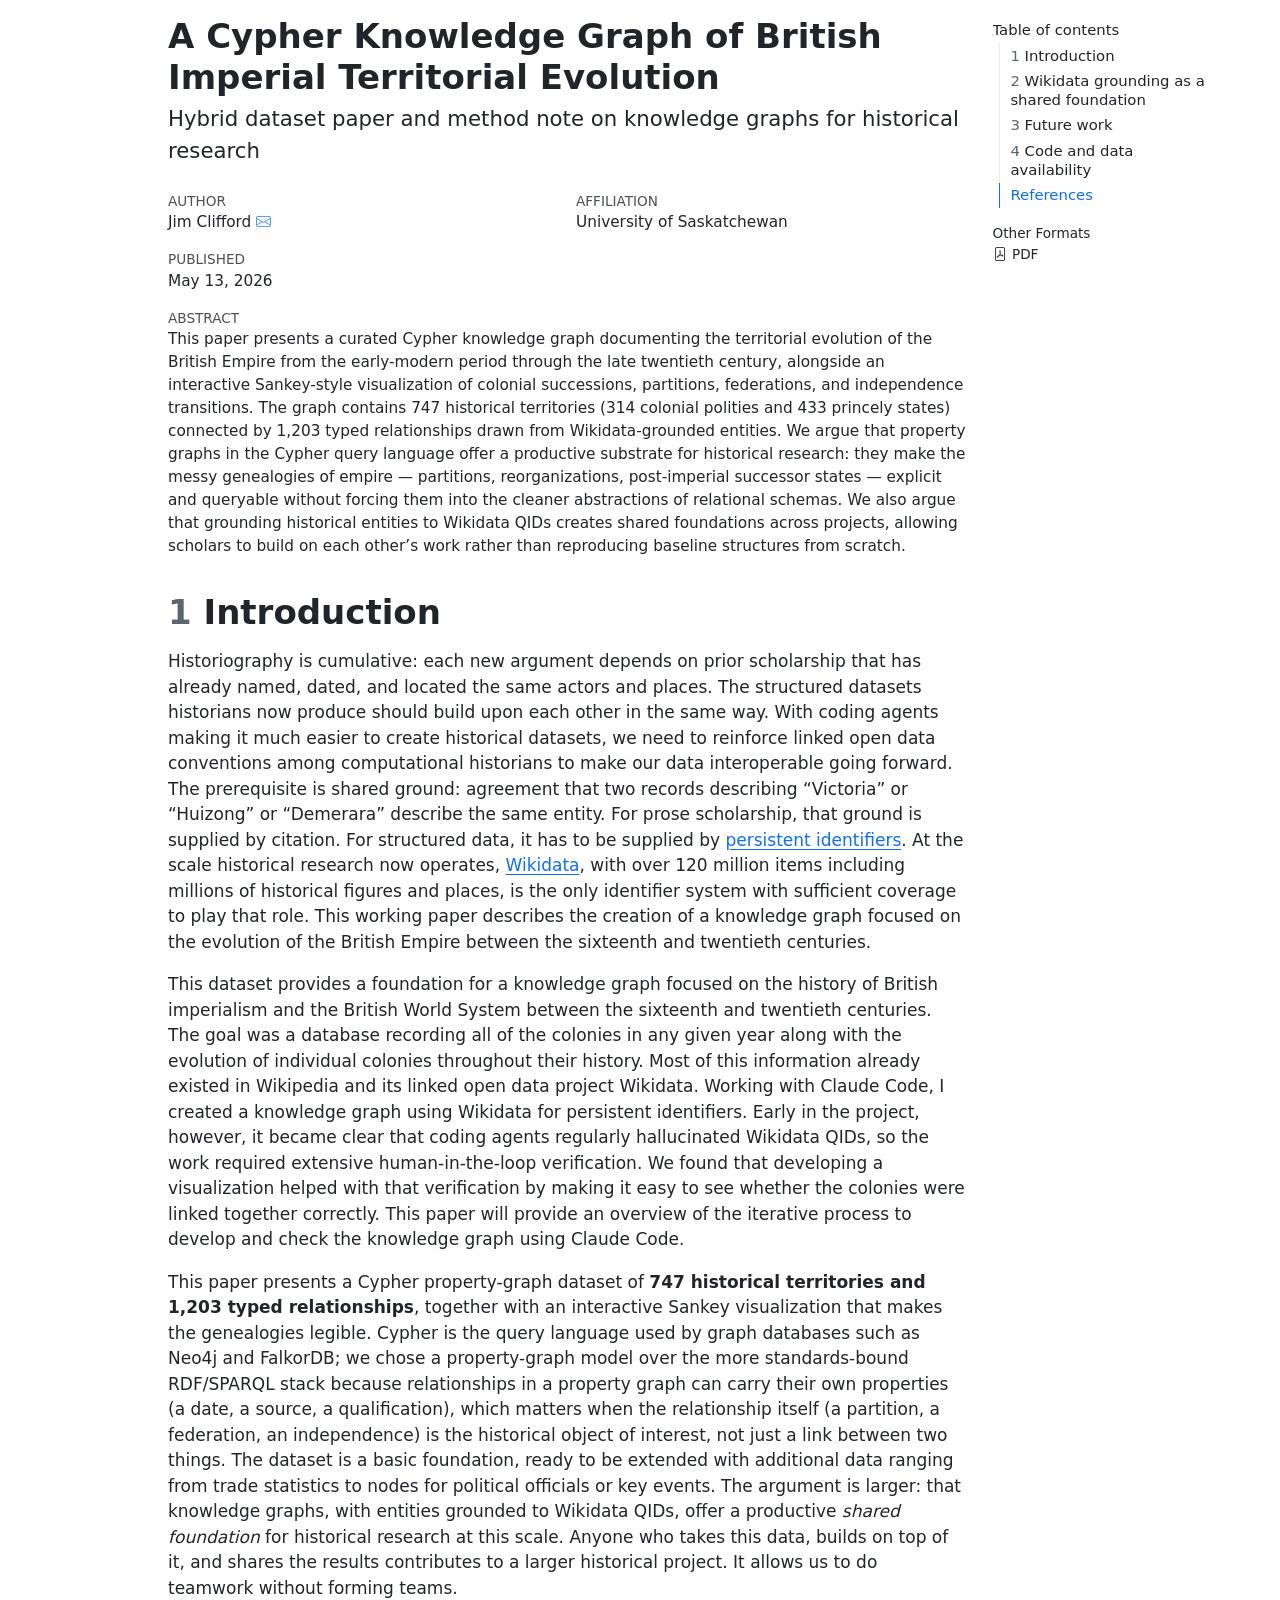
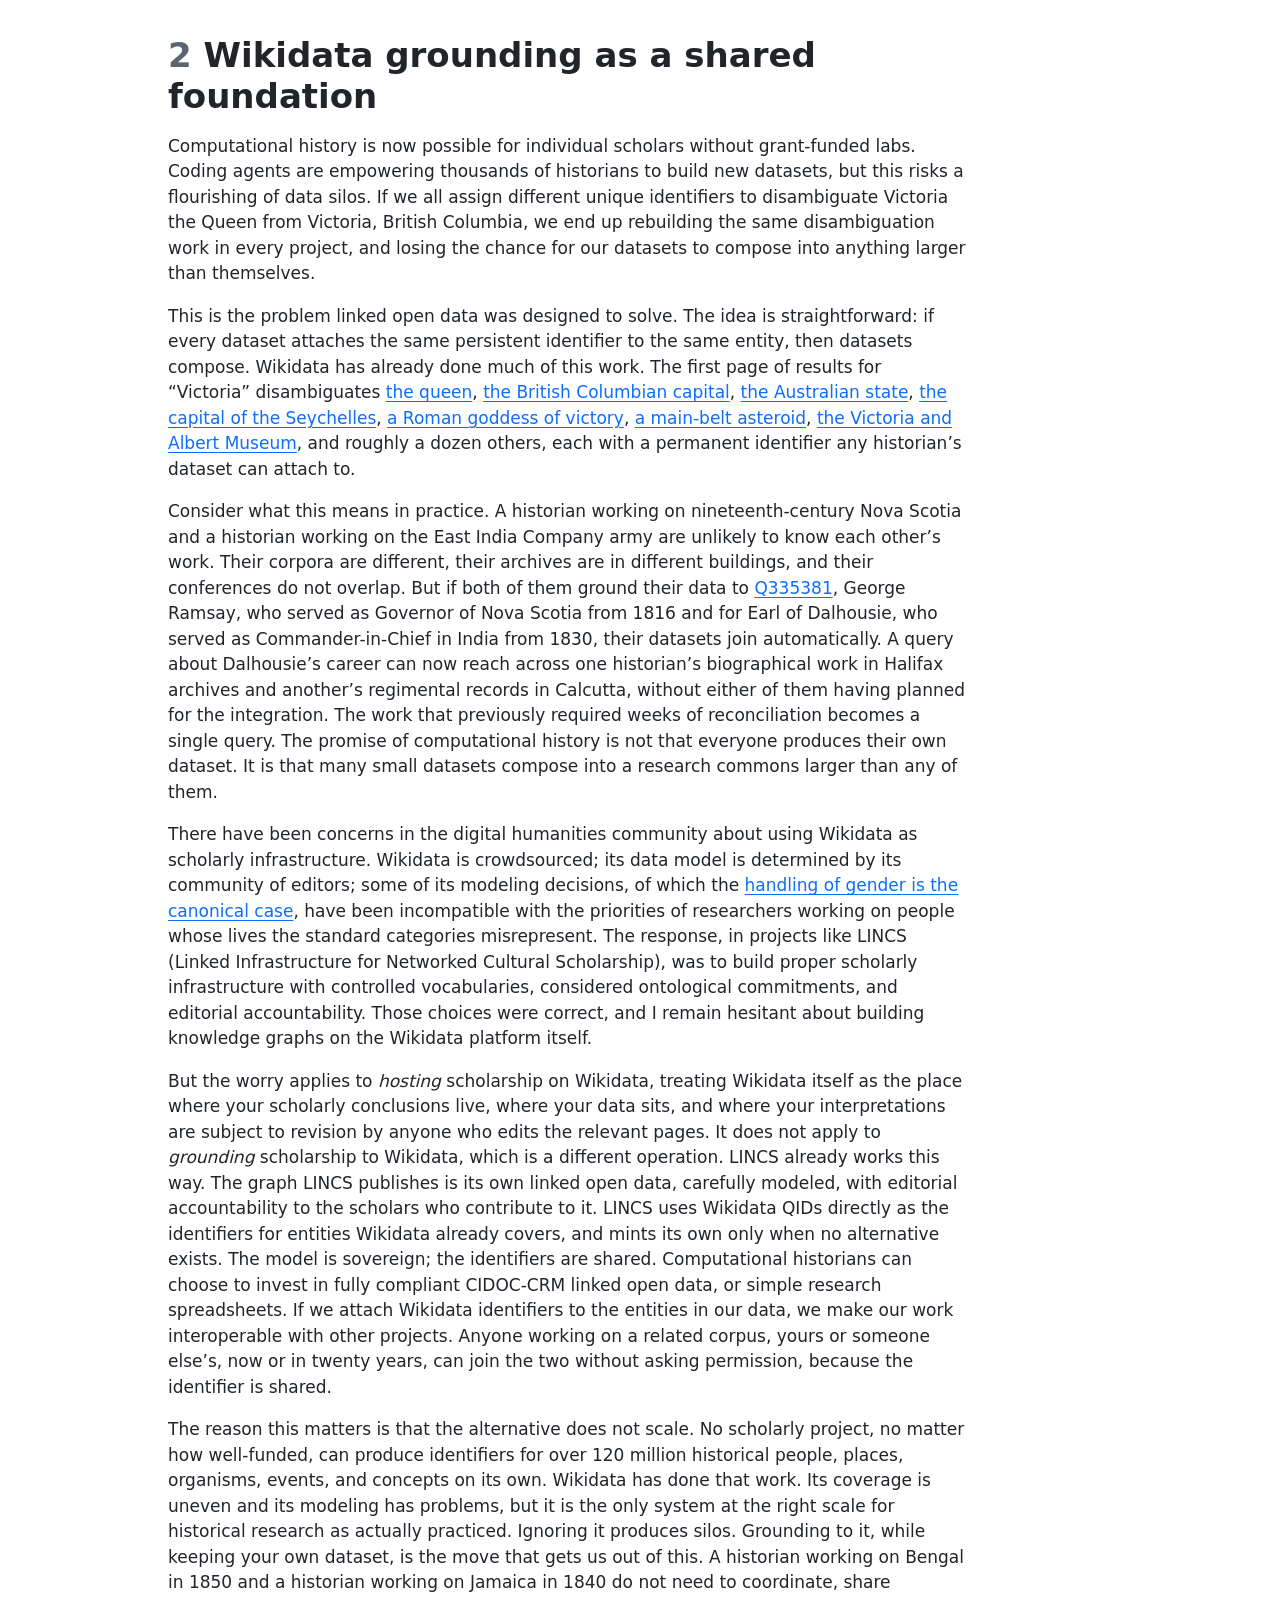
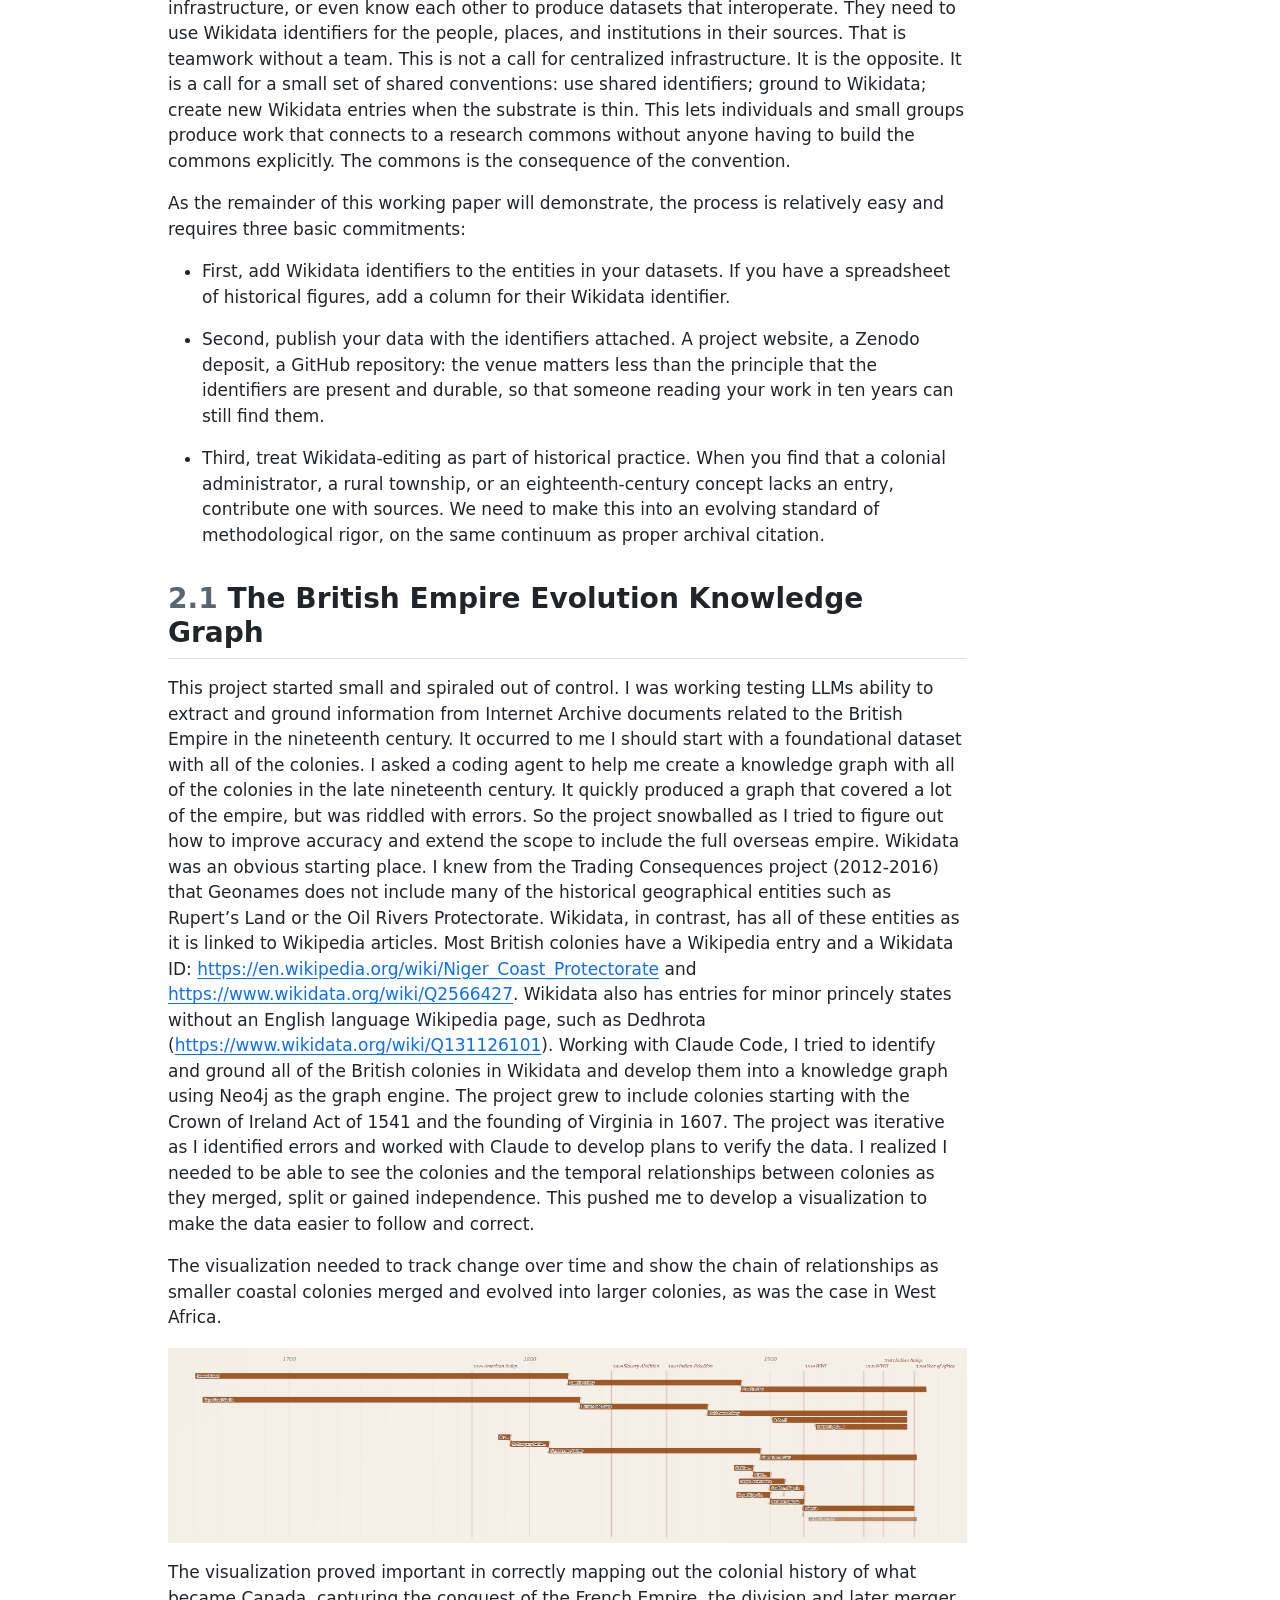
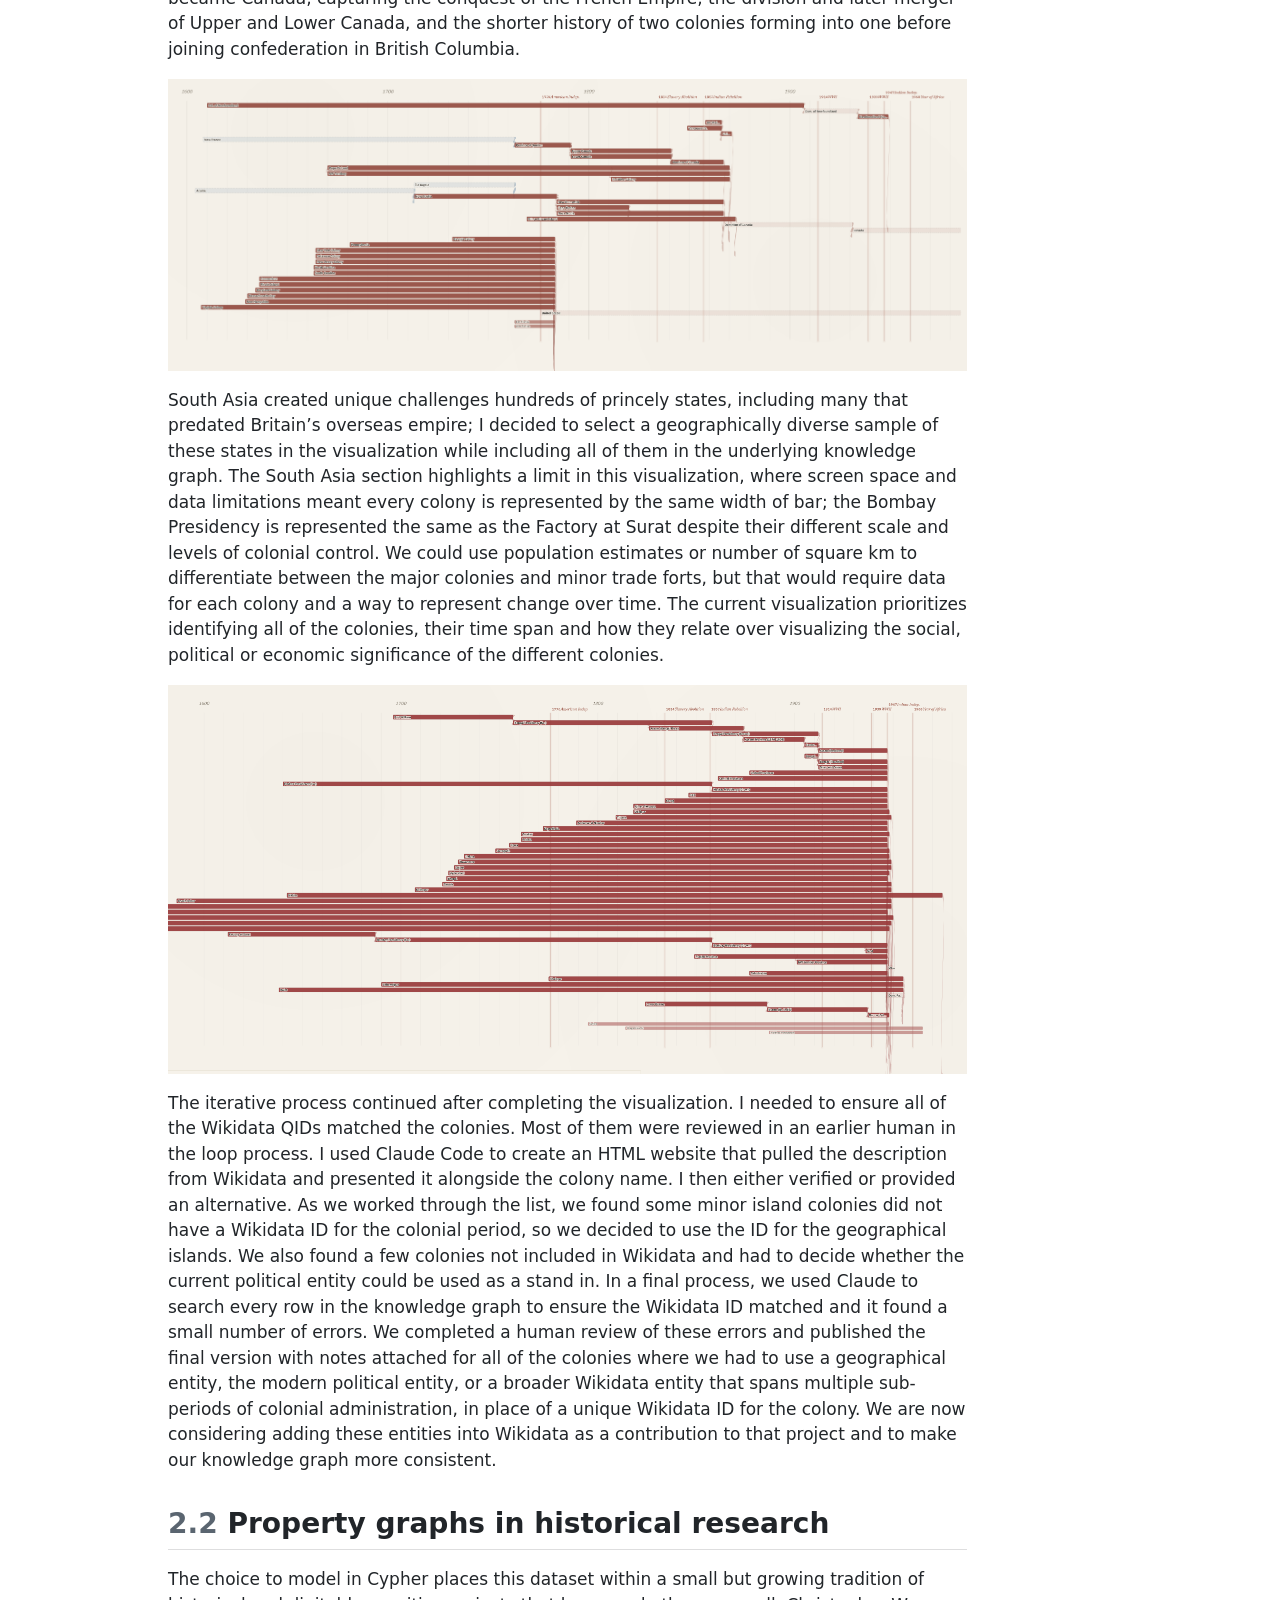
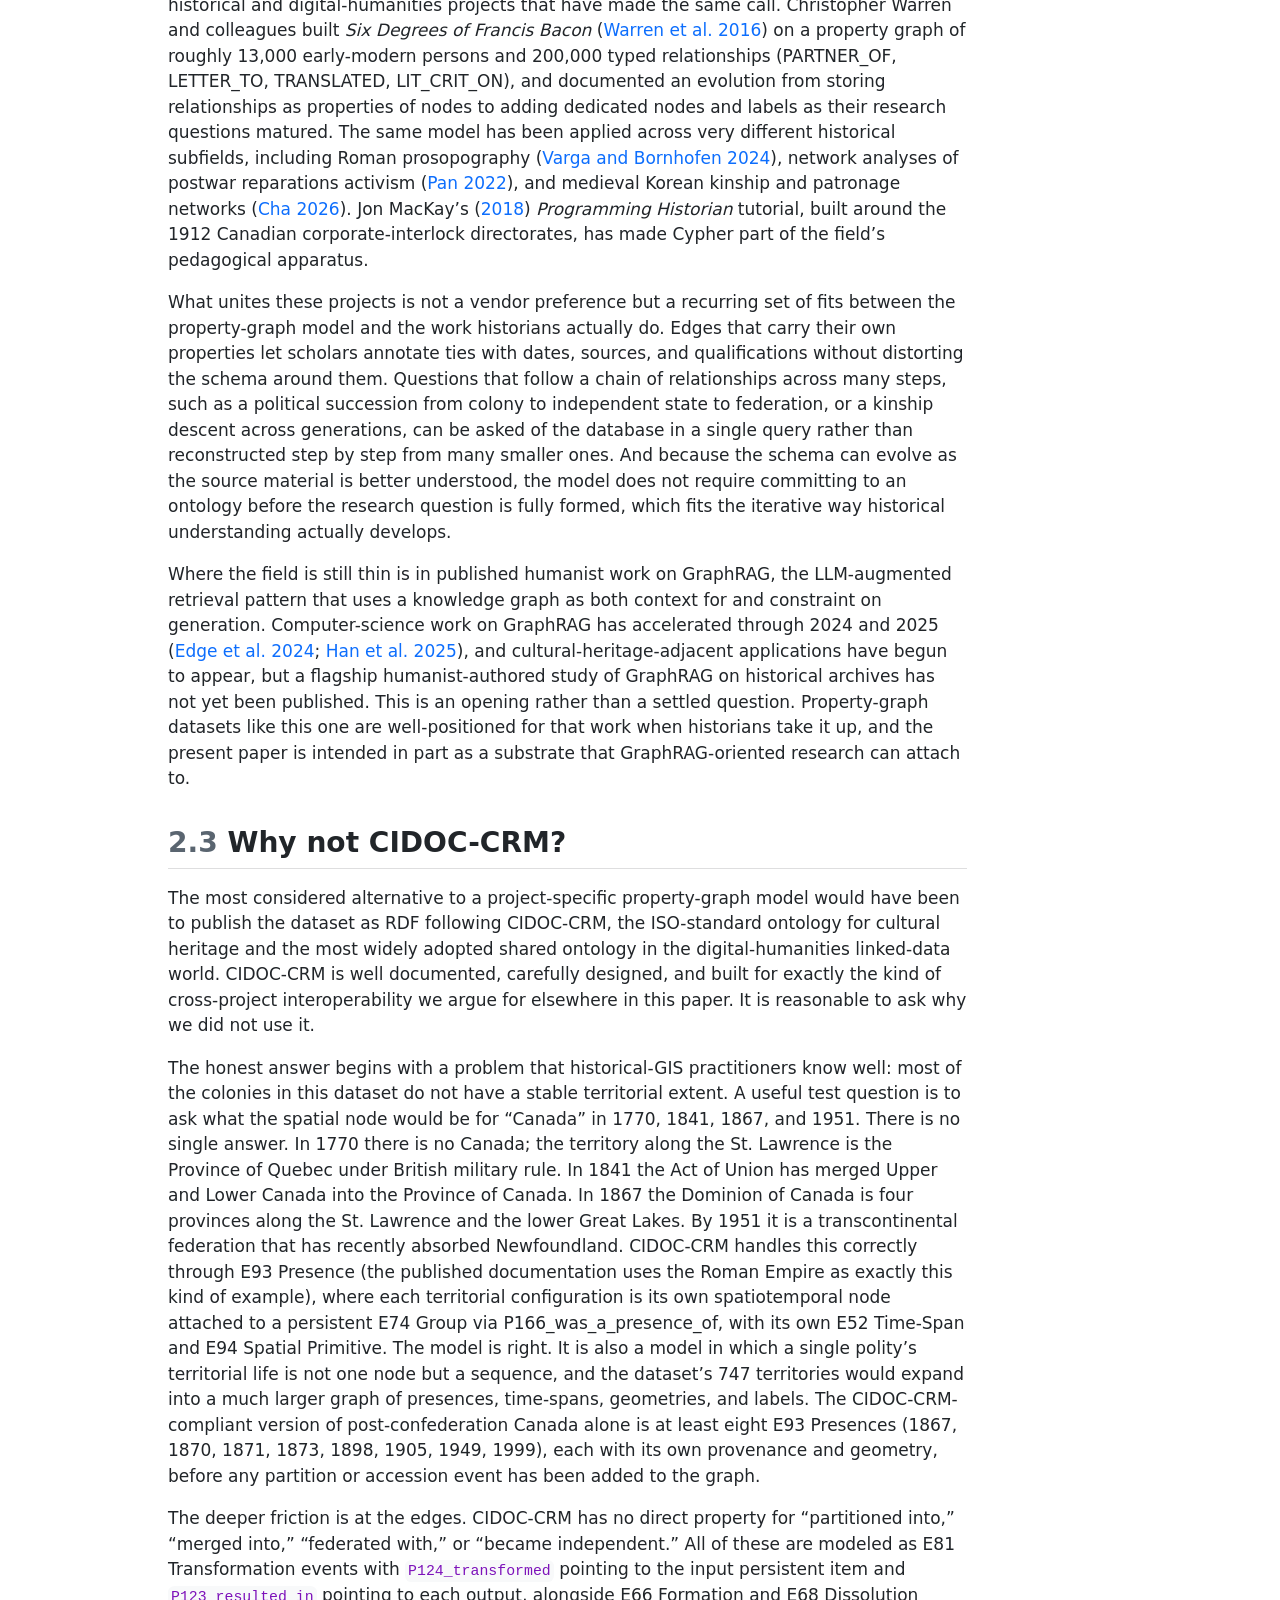
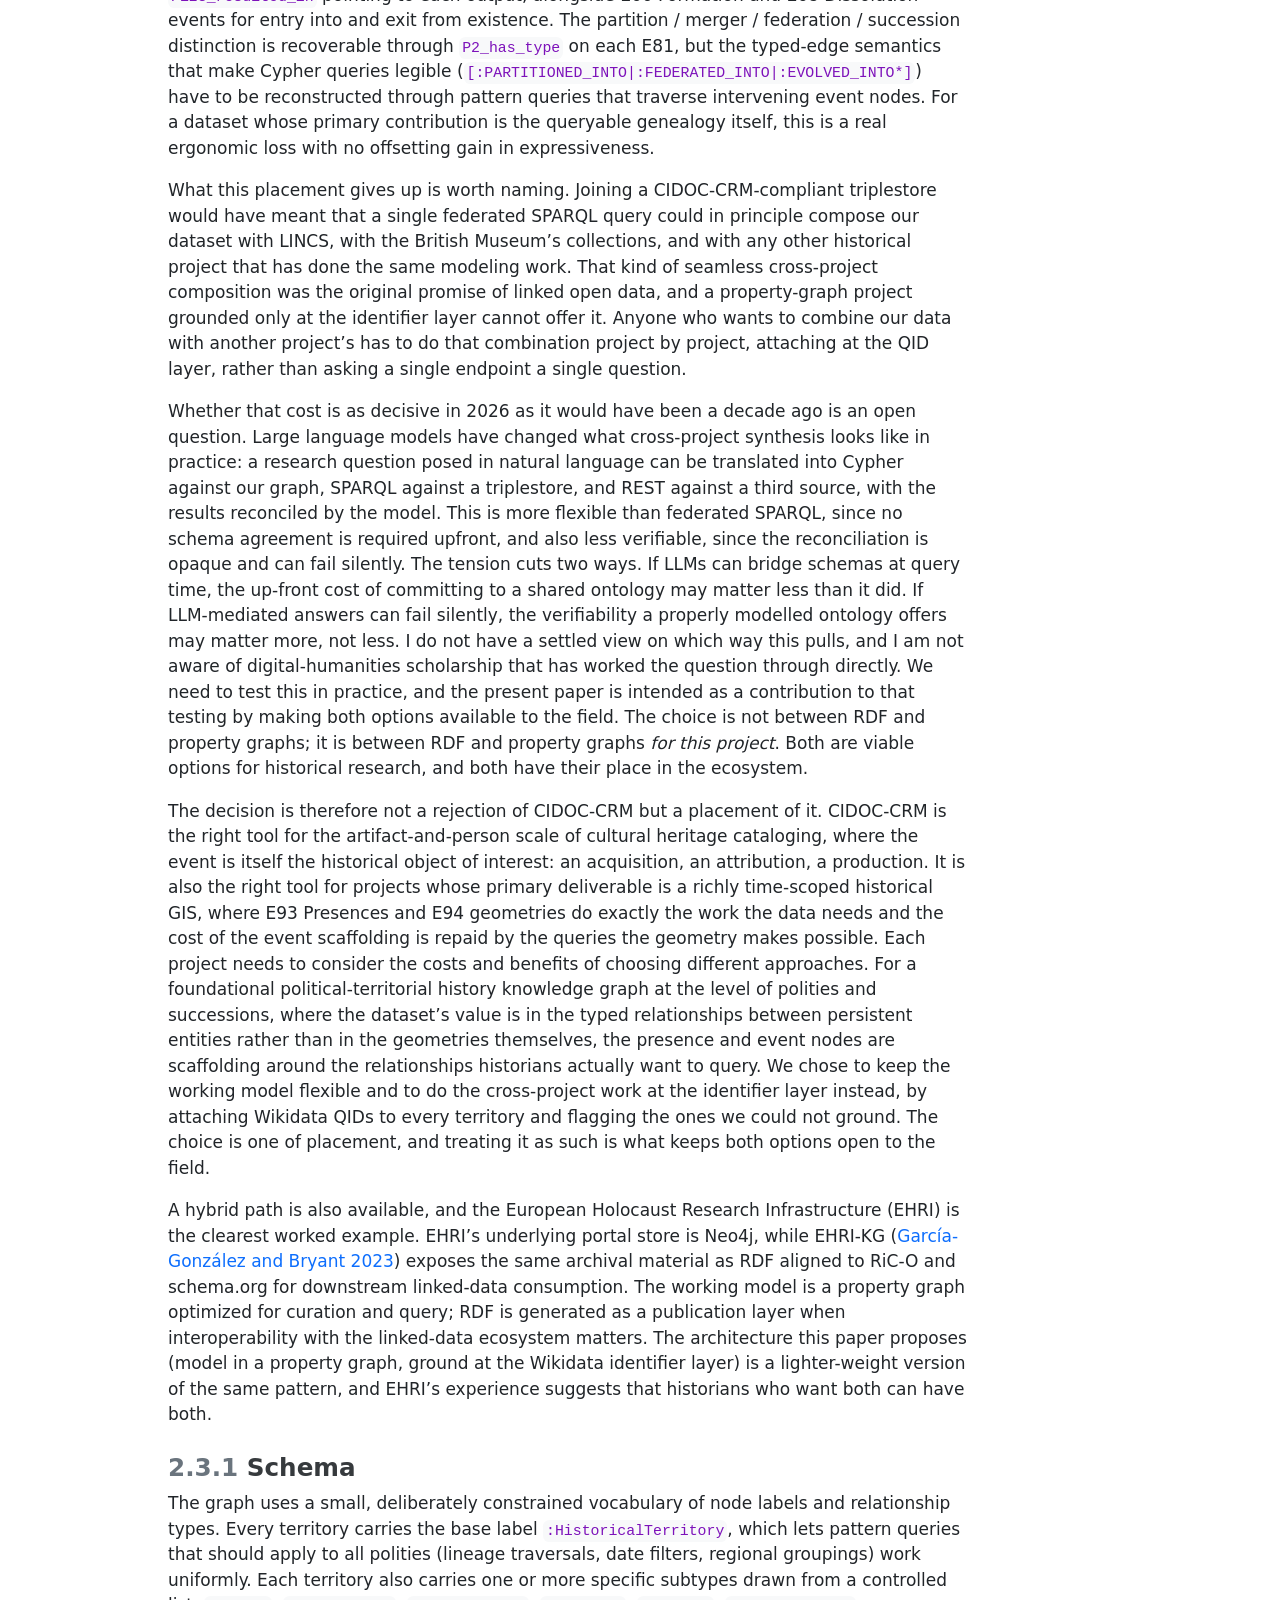
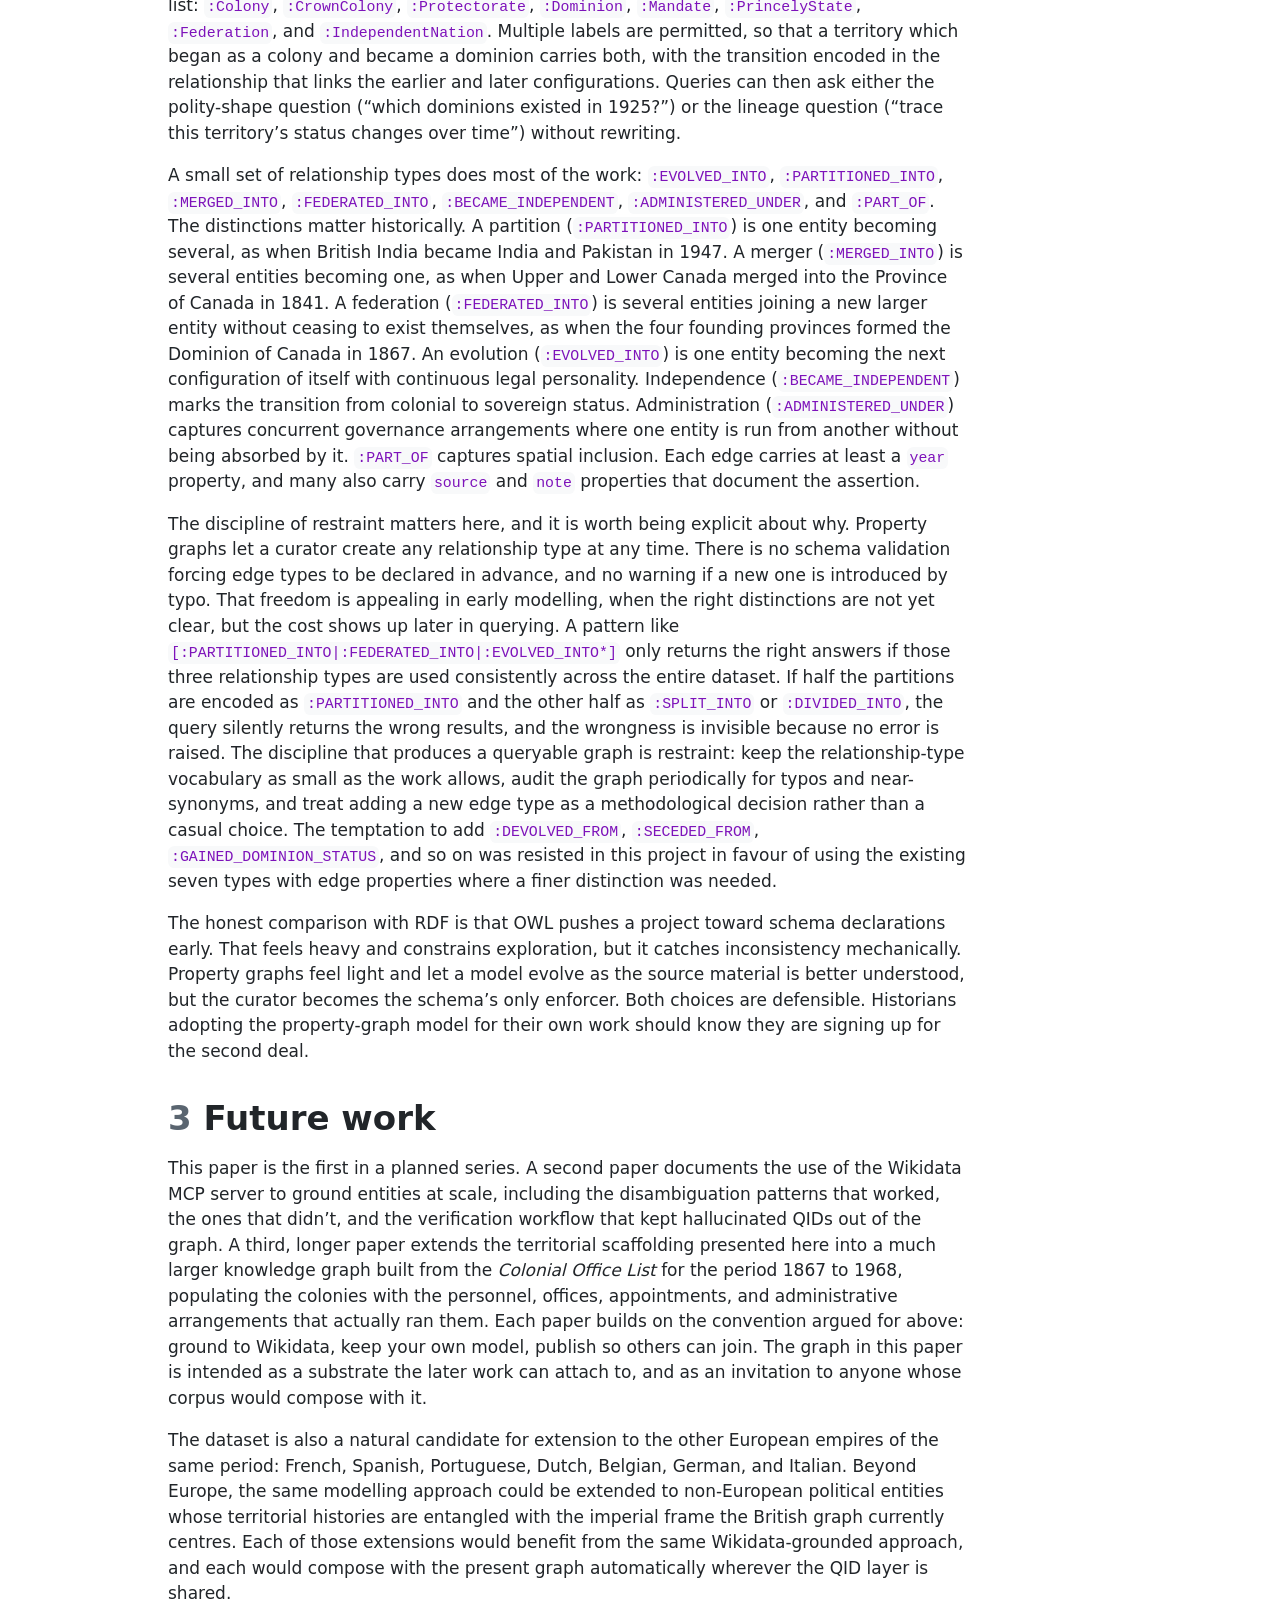
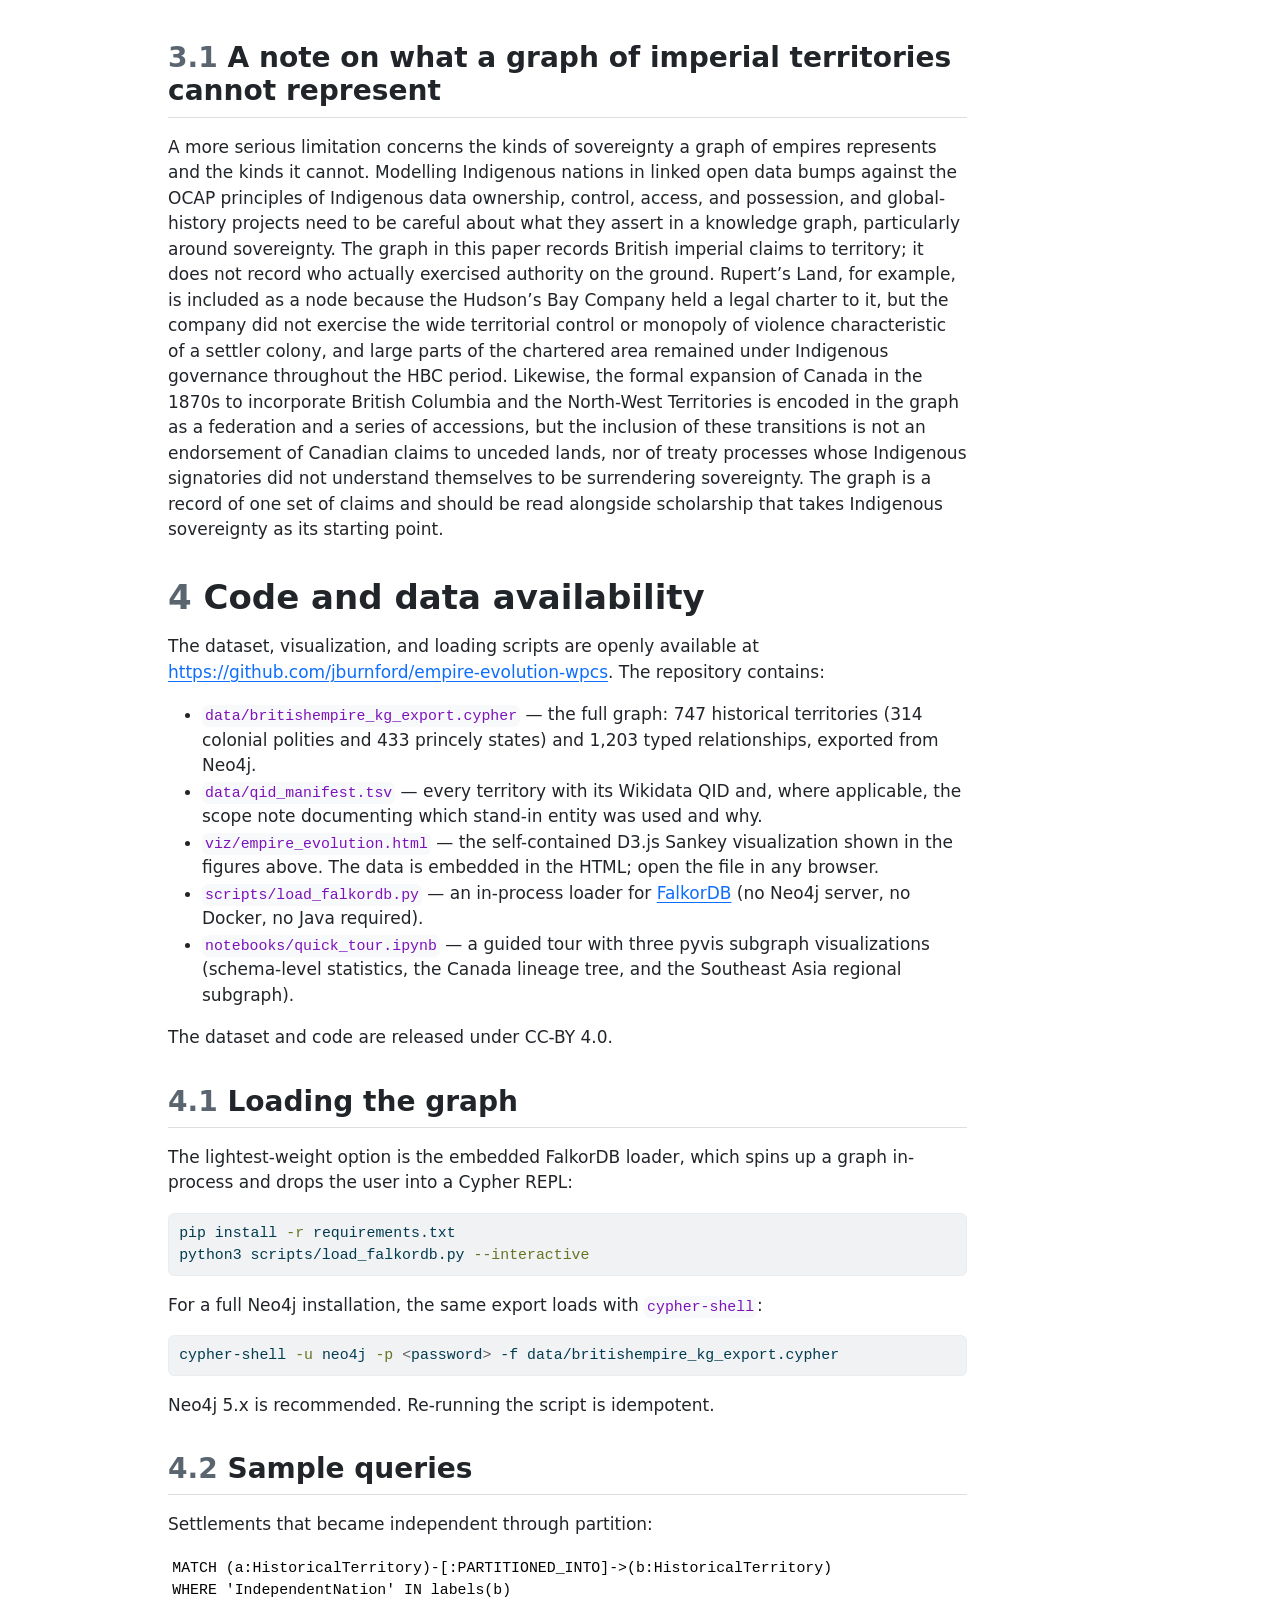
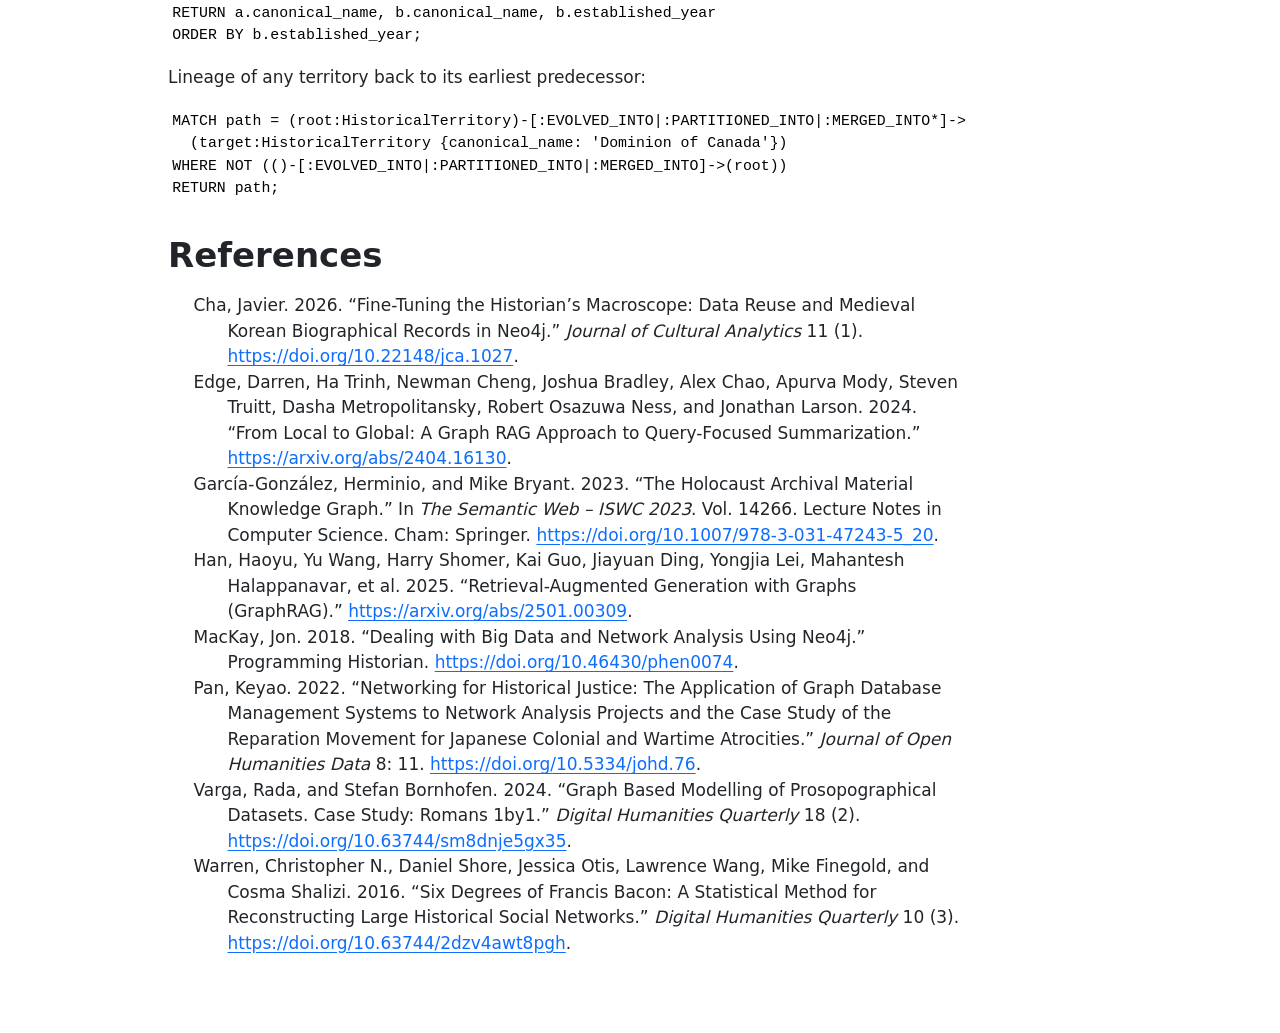
==== empire-evolution-wpcs.html @ a07accf8 "Built site for gh-pages" ====
<!DOCTYPE html>
<html xmlns="http://www.w3.org/1999/xhtml" lang="en" xml:lang="en"><head>

<meta charset="utf-8">
<meta name="generator" content="quarto-1.6.42">

<meta name="viewport" content="width=device-width, initial-scale=1.0, user-scalable=yes">

<meta name="author" content="Jim Clifford">
<meta name="dcterms.date" content="2026-05-13">

<title>A Cypher Knowledge Graph of British Imperial Territorial Evolution</title>
<style>
code{white-space: pre-wrap;}
span.smallcaps{font-variant: small-caps;}
div.columns{display: flex; gap: min(4vw, 1.5em);}
div.column{flex: auto; overflow-x: auto;}
div.hanging-indent{margin-left: 1.5em; text-indent: -1.5em;}
ul.task-list{list-style: none;}
ul.task-list li input[type="checkbox"] {
  width: 0.8em;
  margin: 0 0.8em 0.2em -1em; /* quarto-specific, see https://github.com/quarto-dev/quarto-cli/issues/4556 */ 
  vertical-align: middle;
}
/* CSS for syntax highlighting */
pre > code.sourceCode { white-space: pre; position: relative; }
pre > code.sourceCode > span { line-height: 1.25; }
pre > code.sourceCode > span:empty { height: 1.2em; }
.sourceCode { overflow: visible; }
code.sourceCode > span { color: inherit; text-decoration: inherit; }
div.sourceCode { margin: 1em 0; }
pre.sourceCode { margin: 0; }
@media screen {
div.sourceCode { overflow: auto; }
}
@media print {
pre > code.sourceCode { white-space: pre-wrap; }
pre > code.sourceCode > span { display: inline-block; text-indent: -5em; padding-left: 5em; }
}
pre.numberSource code
  { counter-reset: source-line 0; }
pre.numberSource code > span
  { position: relative; left: -4em; counter-increment: source-line; }
pre.numberSource code > span > a:first-child::before
  { content: counter(source-line);
    position: relative; left: -1em; text-align: right; vertical-align: baseline;
    border: none; display: inline-block;
    -webkit-touch-callout: none; -webkit-user-select: none;
    -khtml-user-select: none; -moz-user-select: none;
    -ms-user-select: none; user-select: none;
    padding: 0 4px; width: 4em;
  }
pre.numberSource { margin-left: 3em;  padding-left: 4px; }
div.sourceCode
  {   }
@media screen {
pre > code.sourceCode > span > a:first-child::before { text-decoration: underline; }
}
/* CSS for citations */
div.csl-bib-body { }
div.csl-entry {
  clear: both;
  margin-bottom: 0em;
}
.hanging-indent div.csl-entry {
  margin-left:2em;
  text-indent:-2em;
}
div.csl-left-margin {
  min-width:2em;
  float:left;
}
div.csl-right-inline {
  margin-left:2em;
  padding-left:1em;
}
div.csl-indent {
  margin-left: 2em;
}</style>


<script src="empire-evolution-wpcs_files/libs/clipboard/clipboard.min.js"></script>
<script src="empire-evolution-wpcs_files/libs/quarto-html/quarto.js"></script>
<script src="empire-evolution-wpcs_files/libs/quarto-html/popper.min.js"></script>
<script src="empire-evolution-wpcs_files/libs/quarto-html/tippy.umd.min.js"></script>
<script src="empire-evolution-wpcs_files/libs/quarto-html/anchor.min.js"></script>
<link href="empire-evolution-wpcs_files/libs/quarto-html/tippy.css" rel="stylesheet">
<link href="empire-evolution-wpcs_files/libs/quarto-html/quarto-syntax-highlighting-2f5df379a58b258e96c21c0638c20c03.css" rel="stylesheet" id="quarto-text-highlighting-styles">
<script src="empire-evolution-wpcs_files/libs/bootstrap/bootstrap.min.js"></script>
<link href="empire-evolution-wpcs_files/libs/bootstrap/bootstrap-icons.css" rel="stylesheet">
<link href="empire-evolution-wpcs_files/libs/bootstrap/bootstrap-4d5f219c79f4a73da0242dc72d09f04f.min.css" rel="stylesheet" append-hash="true" id="quarto-bootstrap" data-mode="light">


</head>

<body>

<div id="quarto-content" class="page-columns page-rows-contents page-layout-article">
<div id="quarto-margin-sidebar" class="sidebar margin-sidebar">
  <nav id="TOC" role="doc-toc" class="toc-active">
    <h2 id="toc-title">Table of contents</h2>
   
  <ul>
  <li><a href="#introduction" id="toc-introduction" class="nav-link active" data-scroll-target="#introduction"><span class="header-section-number">1</span> Introduction</a></li>
  <li><a href="#wikidata-grounding-as-a-shared-foundation" id="toc-wikidata-grounding-as-a-shared-foundation" class="nav-link" data-scroll-target="#wikidata-grounding-as-a-shared-foundation"><span class="header-section-number">2</span> Wikidata grounding as a shared foundation</a>
  <ul class="collapse">
  <li><a href="#the-british-empire-evolution-knowledge-graph" id="toc-the-british-empire-evolution-knowledge-graph" class="nav-link" data-scroll-target="#the-british-empire-evolution-knowledge-graph"><span class="header-section-number">2.1</span> The British Empire Evolution Knowledge Graph</a></li>
  <li><a href="#property-graphs-in-historical-research" id="toc-property-graphs-in-historical-research" class="nav-link" data-scroll-target="#property-graphs-in-historical-research"><span class="header-section-number">2.2</span> Property graphs in historical research</a></li>
  <li><a href="#why-not-cidoc-crm" id="toc-why-not-cidoc-crm" class="nav-link" data-scroll-target="#why-not-cidoc-crm"><span class="header-section-number">2.3</span> Why not CIDOC-CRM?</a>
  <ul class="collapse">
  <li><a href="#schema" id="toc-schema" class="nav-link" data-scroll-target="#schema"><span class="header-section-number">2.3.1</span> Schema</a></li>
  </ul></li>
  </ul></li>
  <li><a href="#future-work" id="toc-future-work" class="nav-link" data-scroll-target="#future-work"><span class="header-section-number">3</span> Future work</a>
  <ul class="collapse">
  <li><a href="#a-note-on-what-a-graph-of-imperial-territories-cannot-represent" id="toc-a-note-on-what-a-graph-of-imperial-territories-cannot-represent" class="nav-link" data-scroll-target="#a-note-on-what-a-graph-of-imperial-territories-cannot-represent"><span class="header-section-number">3.1</span> A note on what a graph of imperial territories cannot represent</a></li>
  </ul></li>
  <li><a href="#code-and-data-availability" id="toc-code-and-data-availability" class="nav-link" data-scroll-target="#code-and-data-availability"><span class="header-section-number">4</span> Code and data availability</a>
  <ul class="collapse">
  <li><a href="#loading-the-graph" id="toc-loading-the-graph" class="nav-link" data-scroll-target="#loading-the-graph"><span class="header-section-number">4.1</span> Loading the graph</a></li>
  <li><a href="#sample-queries" id="toc-sample-queries" class="nav-link" data-scroll-target="#sample-queries"><span class="header-section-number">4.2</span> Sample queries</a></li>
  </ul></li>
  <li><a href="#references" id="toc-references" class="nav-link" data-scroll-target="#references">References</a></li>
  </ul>
<div class="quarto-alternate-formats"><h2>Other Formats</h2><ul><li><a href="empire-evolution-wpcs.pdf"><i class="bi bi-file-pdf"></i>PDF</a></li></ul></div></nav>
</div>
<main class="content" id="quarto-document-content">

<header id="title-block-header" class="quarto-title-block default">
<div class="quarto-title">
<h1 class="title">A Cypher Knowledge Graph of British Imperial Territorial Evolution</h1>
<p class="subtitle lead">Hybrid dataset paper and method note on knowledge graphs for historical research</p>
</div>


<div class="quarto-title-meta-author">
  <div class="quarto-title-meta-heading">Author</div>
  <div class="quarto-title-meta-heading">Affiliation</div>
  
    <div class="quarto-title-meta-contents">
    <p class="author">Jim Clifford <a href="mailto:jim.clifford@usask.ca" class="quarto-title-author-email"><i class="bi bi-envelope"></i></a> </p>
  </div>
  <div class="quarto-title-meta-contents">
        <p class="affiliation">
            University of Saskatchewan
          </p>
      </div>
  </div>

<div class="quarto-title-meta">

      
    <div>
    <div class="quarto-title-meta-heading">Published</div>
    <div class="quarto-title-meta-contents">
      <p class="date">May 13, 2026</p>
    </div>
  </div>
  
    
  </div>
  
<div>
  <div class="abstract">
    <div class="block-title">Abstract</div>
    <p>This paper presents a curated Cypher knowledge graph documenting the territorial evolution of the British Empire from the early-modern period through the late twentieth century, alongside an interactive Sankey-style visualization of colonial successions, partitions, federations, and independence transitions. The graph contains 747 historical territories (314 colonial polities and 433 princely states) connected by 1,203 typed relationships drawn from Wikidata-grounded entities. We argue that property graphs in the Cypher query language offer a productive substrate for historical research: they make the messy genealogies of empire — partitions, reorganizations, post-imperial successor states — explicit and queryable without forcing them into the cleaner abstractions of relational schemas. We also argue that grounding historical entities to Wikidata QIDs creates shared foundations across projects, allowing scholars to build on each other’s work rather than reproducing baseline structures from scratch.</p>
  </div>
</div>


</header>


<section id="introduction" class="level1" data-number="1">
<h1 data-number="1"><span class="header-section-number">1</span> Introduction</h1>
<p>Historiography is cumulative: each new argument depends on prior scholarship that has already named, dated, and located the same actors and places. The structured datasets historians now produce should build upon each other in the same way. With coding agents making it much easier to create historical datasets, we need to reinforce linked open data conventions among computational historians to make our data interoperable going forward. The prerequisite is shared ground: agreement that two records describing “Victoria” or “Huizong” or “Demerara” describe the same entity. For prose scholarship, that ground is supplied by citation. For structured data, it has to be supplied by <a href="https://en.wikipedia.org/wiki/Persistent_identifier">persistent identifiers</a>. At the scale historical research now operates, <a href="https://www.wikidata.org/wiki/Wikidata:Main_Page">Wikidata</a>, with over 120 million items including millions of historical figures and places, is the only identifier system with sufficient coverage to play that role. This working paper describes the creation of a knowledge graph focused on the evolution of the British Empire between the sixteenth and twentieth centuries.</p>
<p>This dataset provides a foundation for a knowledge graph focused on the history of British imperialism and the British World System between the sixteenth and twentieth centuries. The goal was a database recording all of the colonies in any given year along with the evolution of individual colonies throughout their history. Most of this information already existed in Wikipedia and its linked open data project Wikidata. Working with Claude Code, I created a knowledge graph using Wikidata for persistent identifiers. Early in the project, however, it became clear that coding agents regularly hallucinated Wikidata QIDs, so the work required extensive human-in-the-loop verification. We found that developing a visualization helped with that verification by making it easy to see whether the colonies were linked together correctly. This paper will provide an overview of the iterative process to develop and check the knowledge graph using Claude Code.</p>
<p>This paper presents a Cypher property-graph dataset of <strong>747 historical territories and 1,203 typed relationships</strong>, together with an interactive Sankey visualization that makes the genealogies legible. Cypher is the query language used by graph databases such as Neo4j and FalkorDB; we chose a property-graph model over the more standards-bound RDF/SPARQL stack because relationships in a property graph can carry their own properties (a date, a source, a qualification), which matters when the relationship itself (a partition, a federation, an independence) is the historical object of interest, not just a link between two things. The dataset is a basic foundation, ready to be extended with additional data ranging from trade statistics to nodes for political officials or key events. The argument is larger: that knowledge graphs, with entities grounded to Wikidata QIDs, offer a productive <em>shared foundation</em> for historical research at this scale. Anyone who takes this data, builds on top of it, and shares the results contributes to a larger historical project. It allows us to do teamwork without forming teams.</p>
</section>
<section id="wikidata-grounding-as-a-shared-foundation" class="level1" data-number="2">
<h1 data-number="2"><span class="header-section-number">2</span> Wikidata grounding as a shared foundation</h1>
<p>Computational history is now possible for individual scholars without grant-funded labs. Coding agents are empowering thousands of historians to build new datasets, but this risks a flourishing of data silos. If we all assign different unique identifiers to disambiguate Victoria the Queen from Victoria, British Columbia, we end up rebuilding the same disambiguation work in every project, and losing the chance for our datasets to compose into anything larger than themselves.</p>
<p>This is the problem linked open data was designed to solve. The idea is straightforward: if every dataset attaches the same persistent identifier to the same entity, then datasets compose. Wikidata has already done much of this work. The first page of results for “Victoria” disambiguates <a href="https://www.wikidata.org/wiki/Q9439">the queen</a>, <a href="https://www.wikidata.org/wiki/Q2132">the British Columbian capital</a>, <a href="https://www.wikidata.org/wiki/Q36687">the Australian state</a>, <a href="https://www.wikidata.org/wiki/Q3940">the capital of the Seychelles</a>, <a href="https://www.wikidata.org/wiki/Q308902">a Roman goddess of victory</a>, <a href="https://www.wikidata.org/wiki/Q136930">a main-belt asteroid</a>, <a href="https://www.wikidata.org/wiki/Q213322">the Victoria and Albert Museum</a>, and roughly a dozen others, each with a permanent identifier any historian’s dataset can attach to.</p>
<p>Consider what this means in practice. A historian working on nineteenth-century Nova Scotia and a historian working on the East India Company army are unlikely to know each other’s work. Their corpora are different, their archives are in different buildings, and their conferences do not overlap. But if both of them ground their data to <a href="https://www.wikidata.org/wiki/Q335381">Q335381</a>, George Ramsay, who served as Governor of Nova Scotia from 1816 and for Earl of Dalhousie, who served as Commander-in-Chief in India from 1830, their datasets join automatically. A query about Dalhousie’s career can now reach across one historian’s biographical work in Halifax archives and another’s regimental records in Calcutta, without either of them having planned for the integration. The work that previously required weeks of reconciliation becomes a single query. The promise of computational history is not that everyone produces their own dataset. It is that many small datasets compose into a research commons larger than any of them.</p>
<p>There have been concerns in the digital humanities community about using Wikidata as scholarly infrastructure. Wikidata is crowdsourced; its data model is determined by its community of editors; some of its modeling decisions, of which the <a href="http://academic.oup.com/ccc/article/17/3/200/7739141">handling of gender is the canonical case</a>, have been incompatible with the priorities of researchers working on people whose lives the standard categories misrepresent. The response, in projects like LINCS (Linked Infrastructure for Networked Cultural Scholarship), was to build proper scholarly infrastructure with controlled vocabularies, considered ontological commitments, and editorial accountability. Those choices were correct, and I remain hesitant about building knowledge graphs on the Wikidata platform itself.</p>
<p>But the worry applies to <em>hosting</em> scholarship on Wikidata, treating Wikidata itself as the place where your scholarly conclusions live, where your data sits, and where your interpretations are subject to revision by anyone who edits the relevant pages. It does not apply to <em>grounding</em> scholarship to Wikidata, which is a different operation. LINCS already works this way. The graph LINCS publishes is its own linked open data, carefully modeled, with editorial accountability to the scholars who contribute to it. LINCS uses Wikidata QIDs directly as the identifiers for entities Wikidata already covers, and mints its own only when no alternative exists. The model is sovereign; the identifiers are shared. Computational historians can choose to invest in fully compliant CIDOC-CRM linked open data, or simple research spreadsheets. If we attach Wikidata identifiers to the entities in our data, we make our work interoperable with other projects. Anyone working on a related corpus, yours or someone else’s, now or in twenty years, can join the two without asking permission, because the identifier is shared.</p>
<p>The reason this matters is that the alternative does not scale. No scholarly project, no matter how well-funded, can produce identifiers for over 120 million historical people, places, organisms, events, and concepts on its own. Wikidata has done that work. Its coverage is uneven and its modeling has problems, but it is the only system at the right scale for historical research as actually practiced. Ignoring it produces silos. Grounding to it, while keeping your own dataset, is the move that gets us out of this. A historian working on Bengal in 1850 and a historian working on Jamaica in 1840 do not need to coordinate, share infrastructure, or even know each other to produce datasets that interoperate. They need to use Wikidata identifiers for the people, places, and institutions in their sources. That is teamwork without a team. This is not a call for centralized infrastructure. It is the opposite. It is a call for a small set of shared conventions: use shared identifiers; ground to Wikidata; create new Wikidata entries when the substrate is thin. This lets individuals and small groups produce work that connects to a research commons without anyone having to build the commons explicitly. The commons is the consequence of the convention.</p>
<p>As the remainder of this working paper will demonstrate, the process is relatively easy and requires three basic commitments:</p>
<ul>
<li><p>First, add Wikidata identifiers to the entities in your datasets. If you have a spreadsheet of historical figures, add a column for their Wikidata identifier.</p></li>
<li><p>Second, publish your data with the identifiers attached. A project website, a Zenodo deposit, a GitHub repository: the venue matters less than the principle that the identifiers are present and durable, so that someone reading your work in ten years can still find them.</p></li>
<li><p>Third, treat Wikidata-editing as part of historical practice. When you find that a colonial administrator, a rural township, or an eighteenth-century concept lacks an entry, contribute one with sources. We need to make this into an evolving standard of methodological rigor, on the same continuum as proper archival citation.</p></li>
</ul>
<section id="the-british-empire-evolution-knowledge-graph" class="level2" data-number="2.1">
<h2 data-number="2.1" class="anchored" data-anchor-id="the-british-empire-evolution-knowledge-graph"><span class="header-section-number">2.1</span> The British Empire Evolution Knowledge Graph</h2>
<p>This project started small and spiraled out of control. I was working testing LLMs ability to extract and ground information from Internet Archive documents related to the British Empire in the nineteenth century. It occurred to me I should start with a foundational dataset with all of the colonies. I asked a coding agent to help me create a knowledge graph with all of the colonies in the late nineteenth century. It quickly produced a graph that covered a lot of the empire, but was riddled with errors. So the project snowballed as I tried to figure out how to improve accuracy and extend the scope to include the full overseas empire. Wikidata was an obvious starting place. I knew from the Trading Consequences project (2012-2016) that Geonames does not include many of the historical geographical entities such as Rupert’s Land or the Oil Rivers Protectorate. Wikidata, in contrast, has all of these entities as it is linked to Wikipedia articles. Most British colonies have a Wikipedia entry and a Wikidata ID: <a href="https://en.wikipedia.org/wiki/Niger_Coast_Protectorate" class="uri">https://en.wikipedia.org/wiki/Niger_Coast_Protectorate</a> and <a href="https://www.wikidata.org/wiki/Q2566427" class="uri">https://www.wikidata.org/wiki/Q2566427</a>. Wikidata also has entries for minor princely states without an English language Wikipedia page, such as Dedhrota (<a href="https://www.wikidata.org/wiki/Q131126101" class="uri">https://www.wikidata.org/wiki/Q131126101</a>). Working with Claude Code, I tried to identify and ground all of the British colonies in Wikidata and develop them into a knowledge graph using Neo4j as the graph engine. The project grew to include colonies starting with the Crown of Ireland Act of 1541 and the founding of Virginia in 1607. The project was iterative as I identified errors and worked with Claude to develop plans to verify the data. I realized I needed to be able to see the colonies and the temporal relationships between colonies as they merged, split or gained independence. This pushed me to develop a visualization to make the data easier to follow and correct.</p>
<p>The visualization needed to track change over time and show the chain of relationships as smaller coastal colonies merged and evolved into larger colonies, as was the case in West Africa.</p>
<p><img src="images/paste-1.png" class="img-fluid"></p>
<p>The visualization proved important in correctly mapping out the colonial history of what became Canada, capturing the conquest of the French Empire, the division and later merger of Upper and Lower Canada, and the shorter history of two colonies forming into one before joining confederation in British Columbia.</p>
<p><img src="images/paste-2.png" class="img-fluid"></p>
<p>South Asia created unique challenges hundreds of princely states, including many that predated Britain’s overseas empire; I decided to select a geographically diverse sample of these states in the visualization while including all of them in the underlying knowledge graph. The South Asia section highlights a limit in this visualization, where screen space and data limitations meant every colony is represented by the same width of bar; the Bombay Presidency is represented the same as the Factory at Surat despite their different scale and levels of colonial control. We could use population estimates or number of square km to differentiate between the major colonies and minor trade forts, but that would require data for each colony and a way to represent change over time. The current visualization prioritizes identifying all of the colonies, their time span and how they relate over visualizing the social, political or economic significance of the different colonies.</p>
<p><img src="images/paste-3.png" class="img-fluid"></p>
<p>The iterative process continued after completing the visualization. I needed to ensure all of the Wikidata QIDs matched the colonies. Most of them were reviewed in an earlier human in the loop process. I used Claude Code to create an HTML website that pulled the description from Wikidata and presented it alongside the colony name. I then either verified or provided an alternative. As we worked through the list, we found some minor island colonies did not have a Wikidata ID for the colonial period, so we decided to use the ID for the geographical islands. We also found a few colonies not included in Wikidata and had to decide whether the current political entity could be used as a stand in. In a final process, we used Claude to search every row in the knowledge graph to ensure the Wikidata ID matched and it found a small number of errors. We completed a human review of these errors and published the final version with notes attached for all of the colonies where we had to use a geographical entity, the modern political entity, or a broader Wikidata entity that spans multiple sub-periods of colonial administration, in place of a unique Wikidata ID for the colony. We are now considering adding these entities into Wikidata as a contribution to that project and to make our knowledge graph more consistent.</p>
</section>
<section id="property-graphs-in-historical-research" class="level2" data-number="2.2">
<h2 data-number="2.2" class="anchored" data-anchor-id="property-graphs-in-historical-research"><span class="header-section-number">2.2</span> Property graphs in historical research</h2>
<p>The choice to model in Cypher places this dataset within a small but growing tradition of historical and digital-humanities projects that have made the same call. Christopher Warren and colleagues built <em>Six Degrees of Francis Bacon</em> <span class="citation" data-cites="warren2016sixdegrees">(<a href="#ref-warren2016sixdegrees" role="doc-biblioref">Warren et al. 2016</a>)</span> on a property graph of roughly 13,000 early-modern persons and 200,000 typed relationships (PARTNER_OF, LETTER_TO, TRANSLATED, LIT_CRIT_ON), and documented an evolution from storing relationships as properties of nodes to adding dedicated nodes and labels as their research questions matured. The same model has been applied across very different historical subfields, including Roman prosopography <span class="citation" data-cites="vargabornhofen2024romans">(<a href="#ref-vargabornhofen2024romans" role="doc-biblioref">Varga and Bornhofen 2024</a>)</span>, network analyses of postwar reparations activism <span class="citation" data-cites="pan2022networking">(<a href="#ref-pan2022networking" role="doc-biblioref">Pan 2022</a>)</span>, and medieval Korean kinship and patronage networks <span class="citation" data-cites="cha2026macroscope">(<a href="#ref-cha2026macroscope" role="doc-biblioref">Cha 2026</a>)</span>. Jon MacKay’s <span class="citation" data-cites="mackay2018programminghistorian">(<a href="#ref-mackay2018programminghistorian" role="doc-biblioref">2018</a>)</span> <em>Programming Historian</em> tutorial, built around the 1912 Canadian corporate-interlock directorates, has made Cypher part of the field’s pedagogical apparatus.</p>
<p>What unites these projects is not a vendor preference but a recurring set of fits between the property-graph model and the work historians actually do. Edges that carry their own properties let scholars annotate ties with dates, sources, and qualifications without distorting the schema around them. Questions that follow a chain of relationships across many steps, such as a political succession from colony to independent state to federation, or a kinship descent across generations, can be asked of the database in a single query rather than reconstructed step by step from many smaller ones. And because the schema can evolve as the source material is better understood, the model does not require committing to an ontology before the research question is fully formed, which fits the iterative way historical understanding actually develops.</p>
<p>Where the field is still thin is in published humanist work on GraphRAG, the LLM-augmented retrieval pattern that uses a knowledge graph as both context for and constraint on generation. Computer-science work on GraphRAG has accelerated through 2024 and 2025 <span class="citation" data-cites="edge2024graphrag han2025graphrag">(<a href="#ref-edge2024graphrag" role="doc-biblioref">Edge et al. 2024</a>; <a href="#ref-han2025graphrag" role="doc-biblioref">Han et al. 2025</a>)</span>, and cultural-heritage-adjacent applications have begun to appear, but a flagship humanist-authored study of GraphRAG on historical archives has not yet been published. This is an opening rather than a settled question. Property-graph datasets like this one are well-positioned for that work when historians take it up, and the present paper is intended in part as a substrate that GraphRAG-oriented research can attach to.</p>
</section>
<section id="why-not-cidoc-crm" class="level2" data-number="2.3">
<h2 data-number="2.3" class="anchored" data-anchor-id="why-not-cidoc-crm"><span class="header-section-number">2.3</span> Why not CIDOC-CRM?</h2>
<p>The most considered alternative to a project-specific property-graph model would have been to publish the dataset as RDF following CIDOC-CRM, the ISO-standard ontology for cultural heritage and the most widely adopted shared ontology in the digital-humanities linked-data world. CIDOC-CRM is well documented, carefully designed, and built for exactly the kind of cross-project interoperability we argue for elsewhere in this paper. It is reasonable to ask why we did not use it.</p>
<p>The honest answer begins with a problem that historical-GIS practitioners know well: most of the colonies in this dataset do not have a stable territorial extent. A useful test question is to ask what the spatial node would be for “Canada” in 1770, 1841, 1867, and 1951. There is no single answer. In 1770 there is no Canada; the territory along the St.&nbsp;Lawrence is the Province of Quebec under British military rule. In 1841 the Act of Union has merged Upper and Lower Canada into the Province of Canada. In 1867 the Dominion of Canada is four provinces along the St.&nbsp;Lawrence and the lower Great Lakes. By 1951 it is a transcontinental federation that has recently absorbed Newfoundland. CIDOC-CRM handles this correctly through E93 Presence (the published documentation uses the Roman Empire as exactly this kind of example), where each territorial configuration is its own spatiotemporal node attached to a persistent E74 Group via P166_was_a_presence_of, with its own E52 Time-Span and E94 Spatial Primitive. The model is right. It is also a model in which a single polity’s territorial life is not one node but a sequence, and the dataset’s 747 territories would expand into a much larger graph of presences, time-spans, geometries, and labels. The CIDOC-CRM-compliant version of post-confederation Canada alone is at least eight E93 Presences (1867, 1870, 1871, 1873, 1898, 1905, 1949, 1999), each with its own provenance and geometry, before any partition or accession event has been added to the graph.</p>
<p>The deeper friction is at the edges. CIDOC-CRM has no direct property for “partitioned into,” “merged into,” “federated with,” or “became independent.” All of these are modeled as E81 Transformation events with <code>P124_transformed</code> pointing to the input persistent item and <code>P123_resulted_in</code> pointing to each output, alongside E66 Formation and E68 Dissolution events for entry into and exit from existence. The partition / merger / federation / succession distinction is recoverable through <code>P2_has_type</code> on each E81, but the typed-edge semantics that make Cypher queries legible (<code>[:PARTITIONED_INTO|:FEDERATED_INTO|:EVOLVED_INTO*]</code>) have to be reconstructed through pattern queries that traverse intervening event nodes. For a dataset whose primary contribution is the queryable genealogy itself, this is a real ergonomic loss with no offsetting gain in expressiveness.</p>
<p>What this placement gives up is worth naming. Joining a CIDOC-CRM-compliant triplestore would have meant that a single federated SPARQL query could in principle compose our dataset with LINCS, with the British Museum’s collections, and with any other historical project that has done the same modeling work. That kind of seamless cross-project composition was the original promise of linked open data, and a property-graph project grounded only at the identifier layer cannot offer it. Anyone who wants to combine our data with another project’s has to do that combination project by project, attaching at the QID layer, rather than asking a single endpoint a single question.</p>
<p>Whether that cost is as decisive in 2026 as it would have been a decade ago is an open question. Large language models have changed what cross-project synthesis looks like in practice: a research question posed in natural language can be translated into Cypher against our graph, SPARQL against a triplestore, and REST against a third source, with the results reconciled by the model. This is more flexible than federated SPARQL, since no schema agreement is required upfront, and also less verifiable, since the reconciliation is opaque and can fail silently. The tension cuts two ways. If LLMs can bridge schemas at query time, the up-front cost of committing to a shared ontology may matter less than it did. If LLM-mediated answers can fail silently, the verifiability a properly modelled ontology offers may matter more, not less. I do not have a settled view on which way this pulls, and I am not aware of digital-humanities scholarship that has worked the question through directly. We need to test this in practice, and the present paper is intended as a contribution to that testing by making both options available to the field. The choice is not between RDF and property graphs; it is between RDF and property graphs <em>for this project</em>. Both are viable options for historical research, and both have their place in the ecosystem.</p>
<p>The decision is therefore not a rejection of CIDOC-CRM but a placement of it. CIDOC-CRM is the right tool for the artifact-and-person scale of cultural heritage cataloging, where the event is itself the historical object of interest: an acquisition, an attribution, a production. It is also the right tool for projects whose primary deliverable is a richly time-scoped historical GIS, where E93 Presences and E94 geometries do exactly the work the data needs and the cost of the event scaffolding is repaid by the queries the geometry makes possible. Each project needs to consider the costs and benefits of choosing different approaches. For a foundational political-territorial history knowledge graph at the level of polities and successions, where the dataset’s value is in the typed relationships between persistent entities rather than in the geometries themselves, the presence and event nodes are scaffolding around the relationships historians actually want to query. We chose to keep the working model flexible and to do the cross-project work at the identifier layer instead, by attaching Wikidata QIDs to every territory and flagging the ones we could not ground. The choice is one of placement, and treating it as such is what keeps both options open to the field.</p>
<p>A hybrid path is also available, and the European Holocaust Research Infrastructure (EHRI) is the clearest worked example. EHRI’s underlying portal store is Neo4j, while EHRI-KG <span class="citation" data-cites="garciagonzalez2023ehri">(<a href="#ref-garciagonzalez2023ehri" role="doc-biblioref">García-González and Bryant 2023</a>)</span> exposes the same archival material as RDF aligned to RiC-O and schema.org for downstream linked-data consumption. The working model is a property graph optimized for curation and query; RDF is generated as a publication layer when interoperability with the linked-data ecosystem matters. The architecture this paper proposes (model in a property graph, ground at the Wikidata identifier layer) is a lighter-weight version of the same pattern, and EHRI’s experience suggests that historians who want both can have both.</p>
<section id="schema" class="level3" data-number="2.3.1">
<h3 data-number="2.3.1" class="anchored" data-anchor-id="schema"><span class="header-section-number">2.3.1</span> Schema</h3>
<p>The graph uses a small, deliberately constrained vocabulary of node labels and relationship types. Every territory carries the base label <code>:HistoricalTerritory</code>, which lets pattern queries that should apply to all polities (lineage traversals, date filters, regional groupings) work uniformly. Each territory also carries one or more specific subtypes drawn from a controlled list: <code>:Colony</code>, <code>:CrownColony</code>, <code>:Protectorate</code>, <code>:Dominion</code>, <code>:Mandate</code>, <code>:PrincelyState</code>, <code>:Federation</code>, and <code>:IndependentNation</code>. Multiple labels are permitted, so that a territory which began as a colony and became a dominion carries both, with the transition encoded in the relationship that links the earlier and later configurations. Queries can then ask either the polity-shape question (“which dominions existed in 1925?”) or the lineage question (“trace this territory’s status changes over time”) without rewriting.</p>
<p>A small set of relationship types does most of the work: <code>:EVOLVED_INTO</code>, <code>:PARTITIONED_INTO</code>, <code>:MERGED_INTO</code>, <code>:FEDERATED_INTO</code>, <code>:BECAME_INDEPENDENT</code>, <code>:ADMINISTERED_UNDER</code>, and <code>:PART_OF</code>. The distinctions matter historically. A partition (<code>:PARTITIONED_INTO</code>) is one entity becoming several, as when British India became India and Pakistan in 1947. A merger (<code>:MERGED_INTO</code>) is several entities becoming one, as when Upper and Lower Canada merged into the Province of Canada in 1841. A federation (<code>:FEDERATED_INTO</code>) is several entities joining a new larger entity without ceasing to exist themselves, as when the four founding provinces formed the Dominion of Canada in 1867. An evolution (<code>:EVOLVED_INTO</code>) is one entity becoming the next configuration of itself with continuous legal personality. Independence (<code>:BECAME_INDEPENDENT</code>) marks the transition from colonial to sovereign status. Administration (<code>:ADMINISTERED_UNDER</code>) captures concurrent governance arrangements where one entity is run from another without being absorbed by it. <code>:PART_OF</code> captures spatial inclusion. Each edge carries at least a <code>year</code> property, and many also carry <code>source</code> and <code>note</code> properties that document the assertion.</p>
<p>The discipline of restraint matters here, and it is worth being explicit about why. Property graphs let a curator create any relationship type at any time. There is no schema validation forcing edge types to be declared in advance, and no warning if a new one is introduced by typo. That freedom is appealing in early modelling, when the right distinctions are not yet clear, but the cost shows up later in querying. A pattern like <code>[:PARTITIONED_INTO|:FEDERATED_INTO|:EVOLVED_INTO*]</code> only returns the right answers if those three relationship types are used consistently across the entire dataset. If half the partitions are encoded as <code>:PARTITIONED_INTO</code> and the other half as <code>:SPLIT_INTO</code> or <code>:DIVIDED_INTO</code>, the query silently returns the wrong results, and the wrongness is invisible because no error is raised. The discipline that produces a queryable graph is restraint: keep the relationship-type vocabulary as small as the work allows, audit the graph periodically for typos and near-synonyms, and treat adding a new edge type as a methodological decision rather than a casual choice. The temptation to add <code>:DEVOLVED_FROM</code>, <code>:SECEDED_FROM</code>, <code>:GAINED_DOMINION_STATUS</code>, and so on was resisted in this project in favour of using the existing seven types with edge properties where a finer distinction was needed.</p>
<p>The honest comparison with RDF is that OWL pushes a project toward schema declarations early. That feels heavy and constrains exploration, but it catches inconsistency mechanically. Property graphs feel light and let a model evolve as the source material is better understood, but the curator becomes the schema’s only enforcer. Both choices are defensible. Historians adopting the property-graph model for their own work should know they are signing up for the second deal.</p>
</section>
</section>
</section>
<section id="future-work" class="level1" data-number="3">
<h1 data-number="3"><span class="header-section-number">3</span> Future work</h1>
<p>This paper is the first in a planned series. A second paper documents the use of the Wikidata MCP server to ground entities at scale, including the disambiguation patterns that worked, the ones that didn’t, and the verification workflow that kept hallucinated QIDs out of the graph. A third, longer paper extends the territorial scaffolding presented here into a much larger knowledge graph built from the <em>Colonial Office List</em> for the period 1867 to 1968, populating the colonies with the personnel, offices, appointments, and administrative arrangements that actually ran them. Each paper builds on the convention argued for above: ground to Wikidata, keep your own model, publish so others can join. The graph in this paper is intended as a substrate the later work can attach to, and as an invitation to anyone whose corpus would compose with it.</p>
<p>The dataset is also a natural candidate for extension to the other European empires of the same period: French, Spanish, Portuguese, Dutch, Belgian, German, and Italian. Beyond Europe, the same modelling approach could be extended to non-European political entities whose territorial histories are entangled with the imperial frame the British graph currently centres. Each of those extensions would benefit from the same Wikidata-grounded approach, and each would compose with the present graph automatically wherever the QID layer is shared.</p>
<section id="a-note-on-what-a-graph-of-imperial-territories-cannot-represent" class="level2" data-number="3.1">
<h2 data-number="3.1" class="anchored" data-anchor-id="a-note-on-what-a-graph-of-imperial-territories-cannot-represent"><span class="header-section-number">3.1</span> A note on what a graph of imperial territories cannot represent</h2>
<p>A more serious limitation concerns the kinds of sovereignty a graph of empires represents and the kinds it cannot. Modelling Indigenous nations in linked open data bumps against the OCAP principles of Indigenous data ownership, control, access, and possession, and global-history projects need to be careful about what they assert in a knowledge graph, particularly around sovereignty. The graph in this paper records British imperial claims to territory; it does not record who actually exercised authority on the ground. Rupert’s Land, for example, is included as a node because the Hudson’s Bay Company held a legal charter to it, but the company did not exercise the wide territorial control or monopoly of violence characteristic of a settler colony, and large parts of the chartered area remained under Indigenous governance throughout the HBC period. Likewise, the formal expansion of Canada in the 1870s to incorporate British Columbia and the North-West Territories is encoded in the graph as a federation and a series of accessions, but the inclusion of these transitions is not an endorsement of Canadian claims to unceded lands, nor of treaty processes whose Indigenous signatories did not understand themselves to be surrendering sovereignty. The graph is a record of one set of claims and should be read alongside scholarship that takes Indigenous sovereignty as its starting point.</p>
</section>
</section>
<section id="code-and-data-availability" class="level1" data-number="4">
<h1 data-number="4"><span class="header-section-number">4</span> Code and data availability</h1>
<p>The dataset, visualization, and loading scripts are openly available at <a href="https://github.com/jburnford/empire-evolution-wpcs" class="uri">https://github.com/jburnford/empire-evolution-wpcs</a>. The repository contains:</p>
<ul>
<li><code>data/britishempire_kg_export.cypher</code> — the full graph: 747 historical territories (314 colonial polities and 433 princely states) and 1,203 typed relationships, exported from Neo4j.</li>
<li><code>data/qid_manifest.tsv</code> — every territory with its Wikidata QID and, where applicable, the scope note documenting which stand-in entity was used and why.</li>
<li><code>viz/empire_evolution.html</code> — the self-contained D3.js Sankey visualization shown in the figures above. The data is embedded in the HTML; open the file in any browser.</li>
<li><code>scripts/load_falkordb.py</code> — an in-process loader for <a href="https://www.falkordb.com/">FalkorDB</a> (no Neo4j server, no Docker, no Java required).</li>
<li><code>notebooks/quick_tour.ipynb</code> — a guided tour with three pyvis subgraph visualizations (schema-level statistics, the Canada lineage tree, and the Southeast Asia regional subgraph).</li>
</ul>
<p>The dataset and code are released under CC-BY 4.0.</p>
<section id="loading-the-graph" class="level2" data-number="4.1">
<h2 data-number="4.1" class="anchored" data-anchor-id="loading-the-graph"><span class="header-section-number">4.1</span> Loading the graph</h2>
<p>The lightest-weight option is the embedded FalkorDB loader, which spins up a graph in-process and drops the user into a Cypher REPL:</p>
<div class="sourceCode" id="cb1"><pre class="sourceCode bash code-with-copy"><code class="sourceCode bash"><span id="cb1-1"><a href="#cb1-1" aria-hidden="true" tabindex="-1"></a><span class="ex">pip</span> install <span class="at">-r</span> requirements.txt</span>
<span id="cb1-2"><a href="#cb1-2" aria-hidden="true" tabindex="-1"></a><span class="ex">python3</span> scripts/load_falkordb.py <span class="at">--interactive</span></span></code><button title="Copy to Clipboard" class="code-copy-button"><i class="bi"></i></button></pre></div>
<p>For a full Neo4j installation, the same export loads with <code>cypher-shell</code>:</p>
<div class="sourceCode" id="cb2"><pre class="sourceCode bash code-with-copy"><code class="sourceCode bash"><span id="cb2-1"><a href="#cb2-1" aria-hidden="true" tabindex="-1"></a><span class="ex">cypher-shell</span> <span class="at">-u</span> neo4j <span class="at">-p</span> <span class="op">&lt;</span>password<span class="op">&gt;</span> -f data/britishempire_kg_export.cypher</span></code><button title="Copy to Clipboard" class="code-copy-button"><i class="bi"></i></button></pre></div>
<p>Neo4j 5.x is recommended. Re-running the script is idempotent.</p>
</section>
<section id="sample-queries" class="level2" data-number="4.2">
<h2 data-number="4.2" class="anchored" data-anchor-id="sample-queries"><span class="header-section-number">4.2</span> Sample queries</h2>
<p>Settlements that became independent through partition:</p>
<pre class="cypher"><code>MATCH (a:HistoricalTerritory)-[:PARTITIONED_INTO]-&gt;(b:HistoricalTerritory)
WHERE 'IndependentNation' IN labels(b)
RETURN a.canonical_name, b.canonical_name, b.established_year
ORDER BY b.established_year;</code></pre>
<p>Lineage of any territory back to its earliest predecessor:</p>
<pre class="cypher"><code>MATCH path = (root:HistoricalTerritory)-[:EVOLVED_INTO|:PARTITIONED_INTO|:MERGED_INTO*]-&gt;
  (target:HistoricalTerritory {canonical_name: 'Dominion of Canada'})
WHERE NOT (()-[:EVOLVED_INTO|:PARTITIONED_INTO|:MERGED_INTO]-&gt;(root))
RETURN path;</code></pre>
</section>
</section>
<section id="references" class="level1 unnumbered">
<h1 class="unnumbered">References</h1>
<div id="refs" class="references csl-bib-body hanging-indent" data-entry-spacing="0" role="list">
<div id="ref-cha2026macroscope" class="csl-entry" role="listitem">
Cha, Javier. 2026. <span>“Fine-Tuning the Historian’s Macroscope: Data Reuse and Medieval Korean Biographical Records in Neo4j.”</span> <em>Journal of Cultural Analytics</em> 11 (1). <a href="https://doi.org/10.22148/jca.1027">https://doi.org/10.22148/jca.1027</a>.
</div>
<div id="ref-edge2024graphrag" class="csl-entry" role="listitem">
Edge, Darren, Ha Trinh, Newman Cheng, Joshua Bradley, Alex Chao, Apurva Mody, Steven Truitt, Dasha Metropolitansky, Robert Osazuwa Ness, and Jonathan Larson. 2024. <span>“From Local to Global: A Graph RAG Approach to Query-Focused Summarization.”</span> <a href="https://arxiv.org/abs/2404.16130">https://arxiv.org/abs/2404.16130</a>.
</div>
<div id="ref-garciagonzalez2023ehri" class="csl-entry" role="listitem">
García-González, Herminio, and Mike Bryant. 2023. <span>“The Holocaust Archival Material Knowledge Graph.”</span> In <em>The Semantic Web – ISWC 2023</em>. Vol. 14266. Lecture Notes in Computer Science. Cham: Springer. <a href="https://doi.org/10.1007/978-3-031-47243-5_20">https://doi.org/10.1007/978-3-031-47243-5_20</a>.
</div>
<div id="ref-han2025graphrag" class="csl-entry" role="listitem">
Han, Haoyu, Yu Wang, Harry Shomer, Kai Guo, Jiayuan Ding, Yongjia Lei, Mahantesh Halappanavar, et al. 2025. <span>“Retrieval-Augmented Generation with Graphs (GraphRAG).”</span> <a href="https://arxiv.org/abs/2501.00309">https://arxiv.org/abs/2501.00309</a>.
</div>
<div id="ref-mackay2018programminghistorian" class="csl-entry" role="listitem">
MacKay, Jon. 2018. <span>“Dealing with Big Data and Network Analysis Using Neo4j.”</span> Programming Historian. <a href="https://doi.org/10.46430/phen0074">https://doi.org/10.46430/phen0074</a>.
</div>
<div id="ref-pan2022networking" class="csl-entry" role="listitem">
Pan, Keyao. 2022. <span>“Networking for Historical Justice: The Application of Graph Database Management Systems to Network Analysis Projects and the Case Study of the Reparation Movement for Japanese Colonial and Wartime Atrocities.”</span> <em>Journal of Open Humanities Data</em> 8: 11. <a href="https://doi.org/10.5334/johd.76">https://doi.org/10.5334/johd.76</a>.
</div>
<div id="ref-vargabornhofen2024romans" class="csl-entry" role="listitem">
Varga, Rada, and Stefan Bornhofen. 2024. <span>“Graph Based Modelling of Prosopographical Datasets. Case Study: Romans 1by1.”</span> <em>Digital Humanities Quarterly</em> 18 (2). <a href="https://doi.org/10.63744/sm8dnje5gx35">https://doi.org/10.63744/sm8dnje5gx35</a>.
</div>
<div id="ref-warren2016sixdegrees" class="csl-entry" role="listitem">
Warren, Christopher N., Daniel Shore, Jessica Otis, Lawrence Wang, Mike Finegold, and Cosma Shalizi. 2016. <span>“Six Degrees of Francis Bacon: A Statistical Method for Reconstructing Large Historical Social Networks.”</span> <em>Digital Humanities Quarterly</em> 10 (3). <a href="https://doi.org/10.63744/2dzv4awt8pgh">https://doi.org/10.63744/2dzv4awt8pgh</a>.
</div>
</div>
</section>

</main>
<!-- /main column -->
<script id="quarto-html-after-body" type="application/javascript">
window.document.addEventListener("DOMContentLoaded", function (event) {
  const toggleBodyColorMode = (bsSheetEl) => {
    const mode = bsSheetEl.getAttribute("data-mode");
    const bodyEl = window.document.querySelector("body");
    if (mode === "dark") {
      bodyEl.classList.add("quarto-dark");
      bodyEl.classList.remove("quarto-light");
    } else {
      bodyEl.classList.add("quarto-light");
      bodyEl.classList.remove("quarto-dark");
    }
  }
  const toggleBodyColorPrimary = () => {
    const bsSheetEl = window.document.querySelector("link#quarto-bootstrap");
    if (bsSheetEl) {
      toggleBodyColorMode(bsSheetEl);
    }
  }
  toggleBodyColorPrimary();  
  const icon = "";
  const anchorJS = new window.AnchorJS();
  anchorJS.options = {
    placement: 'right',
    icon: icon
  };
  anchorJS.add('.anchored');
  const isCodeAnnotation = (el) => {
    for (const clz of el.classList) {
      if (clz.startsWith('code-annotation-')) {                     
        return true;
      }
    }
    return false;
  }
  const onCopySuccess = function(e) {
    // button target
    const button = e.trigger;
    // don't keep focus
    button.blur();
    // flash "checked"
    button.classList.add('code-copy-button-checked');
    var currentTitle = button.getAttribute("title");
    button.setAttribute("title", "Copied!");
    let tooltip;
    if (window.bootstrap) {
      button.setAttribute("data-bs-toggle", "tooltip");
      button.setAttribute("data-bs-placement", "left");
      button.setAttribute("data-bs-title", "Copied!");
      tooltip = new bootstrap.Tooltip(button, 
        { trigger: "manual", 
          customClass: "code-copy-button-tooltip",
          offset: [0, -8]});
      tooltip.show();    
    }
    setTimeout(function() {
      if (tooltip) {
        tooltip.hide();
        button.removeAttribute("data-bs-title");
        button.removeAttribute("data-bs-toggle");
        button.removeAttribute("data-bs-placement");
      }
      button.setAttribute("title", currentTitle);
      button.classList.remove('code-copy-button-checked');
    }, 1000);
    // clear code selection
    e.clearSelection();
  }
  const getTextToCopy = function(trigger) {
      const codeEl = trigger.previousElementSibling.cloneNode(true);
      for (const childEl of codeEl.children) {
        if (isCodeAnnotation(childEl)) {
          childEl.remove();
        }
      }
      return codeEl.innerText;
  }
  const clipboard = new window.ClipboardJS('.code-copy-button:not([data-in-quarto-modal])', {
    text: getTextToCopy
  });
  clipboard.on('success', onCopySuccess);
  if (window.document.getElementById('quarto-embedded-source-code-modal')) {
    const clipboardModal = new window.ClipboardJS('.code-copy-button[data-in-quarto-modal]', {
      text: getTextToCopy,
      container: window.document.getElementById('quarto-embedded-source-code-modal')
    });
    clipboardModal.on('success', onCopySuccess);
  }
    var localhostRegex = new RegExp(/^(?:http|https):\/\/localhost\:?[0-9]*\//);
    var mailtoRegex = new RegExp(/^mailto:/);
      var filterRegex = new RegExp('/' + window.location.host + '/');
    var isInternal = (href) => {
        return filterRegex.test(href) || localhostRegex.test(href) || mailtoRegex.test(href);
    }
    // Inspect non-navigation links and adorn them if external
 	var links = window.document.querySelectorAll('a[href]:not(.nav-link):not(.navbar-brand):not(.toc-action):not(.sidebar-link):not(.sidebar-item-toggle):not(.pagination-link):not(.no-external):not([aria-hidden]):not(.dropdown-item):not(.quarto-navigation-tool):not(.about-link)');
    for (var i=0; i<links.length; i++) {
      const link = links[i];
      if (!isInternal(link.href)) {
        // undo the damage that might have been done by quarto-nav.js in the case of
        // links that we want to consider external
        if (link.dataset.originalHref !== undefined) {
          link.href = link.dataset.originalHref;
        }
      }
    }
  function tippyHover(el, contentFn, onTriggerFn, onUntriggerFn) {
    const config = {
      allowHTML: true,
      maxWidth: 500,
      delay: 100,
      arrow: false,
      appendTo: function(el) {
          return el.parentElement;
      },
      interactive: true,
      interactiveBorder: 10,
      theme: 'quarto',
      placement: 'bottom-start',
    };
    if (contentFn) {
      config.content = contentFn;
    }
    if (onTriggerFn) {
      config.onTrigger = onTriggerFn;
    }
    if (onUntriggerFn) {
      config.onUntrigger = onUntriggerFn;
    }
    window.tippy(el, config); 
  }
  const noterefs = window.document.querySelectorAll('a[role="doc-noteref"]');
  for (var i=0; i<noterefs.length; i++) {
    const ref = noterefs[i];
    tippyHover(ref, function() {
      // use id or data attribute instead here
      let href = ref.getAttribute('data-footnote-href') || ref.getAttribute('href');
      try { href = new URL(href).hash; } catch {}
      const id = href.replace(/^#\/?/, "");
      const note = window.document.getElementById(id);
      if (note) {
        return note.innerHTML;
      } else {
        return "";
      }
    });
  }
  const xrefs = window.document.querySelectorAll('a.quarto-xref');
  const processXRef = (id, note) => {
    // Strip column container classes
    const stripColumnClz = (el) => {
      el.classList.remove("page-full", "page-columns");
      if (el.children) {
        for (const child of el.children) {
          stripColumnClz(child);
        }
      }
    }
    stripColumnClz(note)
    if (id === null || id.startsWith('sec-')) {
      // Special case sections, only their first couple elements
      const container = document.createElement("div");
      if (note.children && note.children.length > 2) {
        container.appendChild(note.children[0].cloneNode(true));
        for (let i = 1; i < note.children.length; i++) {
          const child = note.children[i];
          if (child.tagName === "P" && child.innerText === "") {
            continue;
          } else {
            container.appendChild(child.cloneNode(true));
            break;
          }
        }
        if (window.Quarto?.typesetMath) {
          window.Quarto.typesetMath(container);
        }
        return container.innerHTML
      } else {
        if (window.Quarto?.typesetMath) {
          window.Quarto.typesetMath(note);
        }
        return note.innerHTML;
      }
    } else {
      // Remove any anchor links if they are present
      const anchorLink = note.querySelector('a.anchorjs-link');
      if (anchorLink) {
        anchorLink.remove();
      }
      if (window.Quarto?.typesetMath) {
        window.Quarto.typesetMath(note);
      }
      if (note.classList.contains("callout")) {
        return note.outerHTML;
      } else {
        return note.innerHTML;
      }
    }
  }
  for (var i=0; i<xrefs.length; i++) {
    const xref = xrefs[i];
    tippyHover(xref, undefined, function(instance) {
      instance.disable();
      let url = xref.getAttribute('href');
      let hash = undefined; 
      if (url.startsWith('#')) {
        hash = url;
      } else {
        try { hash = new URL(url).hash; } catch {}
      }
      if (hash) {
        const id = hash.replace(/^#\/?/, "");
        const note = window.document.getElementById(id);
        if (note !== null) {
          try {
            const html = processXRef(id, note.cloneNode(true));
            instance.setContent(html);
          } finally {
            instance.enable();
            instance.show();
          }
        } else {
          // See if we can fetch this
          fetch(url.split('#')[0])
          .then(res => res.text())
          .then(html => {
            const parser = new DOMParser();
            const htmlDoc = parser.parseFromString(html, "text/html");
            const note = htmlDoc.getElementById(id);
            if (note !== null) {
              const html = processXRef(id, note);
              instance.setContent(html);
            } 
          }).finally(() => {
            instance.enable();
            instance.show();
          });
        }
      } else {
        // See if we can fetch a full url (with no hash to target)
        // This is a special case and we should probably do some content thinning / targeting
        fetch(url)
        .then(res => res.text())
        .then(html => {
          const parser = new DOMParser();
          const htmlDoc = parser.parseFromString(html, "text/html");
          const note = htmlDoc.querySelector('main.content');
          if (note !== null) {
            // This should only happen for chapter cross references
            // (since there is no id in the URL)
            // remove the first header
            if (note.children.length > 0 && note.children[0].tagName === "HEADER") {
              note.children[0].remove();
            }
            const html = processXRef(null, note);
            instance.setContent(html);
          } 
        }).finally(() => {
          instance.enable();
          instance.show();
        });
      }
    }, function(instance) {
    });
  }
      let selectedAnnoteEl;
      const selectorForAnnotation = ( cell, annotation) => {
        let cellAttr = 'data-code-cell="' + cell + '"';
        let lineAttr = 'data-code-annotation="' +  annotation + '"';
        const selector = 'span[' + cellAttr + '][' + lineAttr + ']';
        return selector;
      }
      const selectCodeLines = (annoteEl) => {
        const doc = window.document;
        const targetCell = annoteEl.getAttribute("data-target-cell");
        const targetAnnotation = annoteEl.getAttribute("data-target-annotation");
        const annoteSpan = window.document.querySelector(selectorForAnnotation(targetCell, targetAnnotation));
        const lines = annoteSpan.getAttribute("data-code-lines").split(",");
        const lineIds = lines.map((line) => {
          return targetCell + "-" + line;
        })
        let top = null;
        let height = null;
        let parent = null;
        if (lineIds.length > 0) {
            //compute the position of the single el (top and bottom and make a div)
            const el = window.document.getElementById(lineIds[0]);
            top = el.offsetTop;
            height = el.offsetHeight;
            parent = el.parentElement.parentElement;
          if (lineIds.length > 1) {
            const lastEl = window.document.getElementById(lineIds[lineIds.length - 1]);
            const bottom = lastEl.offsetTop + lastEl.offsetHeight;
            height = bottom - top;
          }
          if (top !== null && height !== null && parent !== null) {
            // cook up a div (if necessary) and position it 
            let div = window.document.getElementById("code-annotation-line-highlight");
            if (div === null) {
              div = window.document.createElement("div");
              div.setAttribute("id", "code-annotation-line-highlight");
              div.style.position = 'absolute';
              parent.appendChild(div);
            }
            div.style.top = top - 2 + "px";
            div.style.height = height + 4 + "px";
            div.style.left = 0;
            let gutterDiv = window.document.getElementById("code-annotation-line-highlight-gutter");
            if (gutterDiv === null) {
              gutterDiv = window.document.createElement("div");
              gutterDiv.setAttribute("id", "code-annotation-line-highlight-gutter");
              gutterDiv.style.position = 'absolute';
              const codeCell = window.document.getElementById(targetCell);
              const gutter = codeCell.querySelector('.code-annotation-gutter');
              gutter.appendChild(gutterDiv);
            }
            gutterDiv.style.top = top - 2 + "px";
            gutterDiv.style.height = height + 4 + "px";
          }
          selectedAnnoteEl = annoteEl;
        }
      };
      const unselectCodeLines = () => {
        const elementsIds = ["code-annotation-line-highlight", "code-annotation-line-highlight-gutter"];
        elementsIds.forEach((elId) => {
          const div = window.document.getElementById(elId);
          if (div) {
            div.remove();
          }
        });
        selectedAnnoteEl = undefined;
      };
        // Handle positioning of the toggle
    window.addEventListener(
      "resize",
      throttle(() => {
        elRect = undefined;
        if (selectedAnnoteEl) {
          selectCodeLines(selectedAnnoteEl);
        }
      }, 10)
    );
    function throttle(fn, ms) {
    let throttle = false;
    let timer;
      return (...args) => {
        if(!throttle) { // first call gets through
            fn.apply(this, args);
            throttle = true;
        } else { // all the others get throttled
            if(timer) clearTimeout(timer); // cancel #2
            timer = setTimeout(() => {
              fn.apply(this, args);
              timer = throttle = false;
            }, ms);
        }
      };
    }
      // Attach click handler to the DT
      const annoteDls = window.document.querySelectorAll('dt[data-target-cell]');
      for (const annoteDlNode of annoteDls) {
        annoteDlNode.addEventListener('click', (event) => {
          const clickedEl = event.target;
          if (clickedEl !== selectedAnnoteEl) {
            unselectCodeLines();
            const activeEl = window.document.querySelector('dt[data-target-cell].code-annotation-active');
            if (activeEl) {
              activeEl.classList.remove('code-annotation-active');
            }
            selectCodeLines(clickedEl);
            clickedEl.classList.add('code-annotation-active');
          } else {
            // Unselect the line
            unselectCodeLines();
            clickedEl.classList.remove('code-annotation-active');
          }
        });
      }
  const findCites = (el) => {
    const parentEl = el.parentElement;
    if (parentEl) {
      const cites = parentEl.dataset.cites;
      if (cites) {
        return {
          el,
          cites: cites.split(' ')
        };
      } else {
        return findCites(el.parentElement)
      }
    } else {
      return undefined;
    }
  };
  var bibliorefs = window.document.querySelectorAll('a[role="doc-biblioref"]');
  for (var i=0; i<bibliorefs.length; i++) {
    const ref = bibliorefs[i];
    const citeInfo = findCites(ref);
    if (citeInfo) {
      tippyHover(citeInfo.el, function() {
        var popup = window.document.createElement('div');
        citeInfo.cites.forEach(function(cite) {
          var citeDiv = window.document.createElement('div');
          citeDiv.classList.add('hanging-indent');
          citeDiv.classList.add('csl-entry');
          var biblioDiv = window.document.getElementById('ref-' + cite);
          if (biblioDiv) {
            citeDiv.innerHTML = biblioDiv.innerHTML;
          }
          popup.appendChild(citeDiv);
        });
        return popup.innerHTML;
      });
    }
  }
});
</script>
</div> <!-- /content -->




</body></html>
---- empire-evolution-wpcs_files/libs/quarto-html/tippy.css ----
.tippy-box[data-animation=fade][data-state=hidden]{opacity:0}[data-tippy-root]{max-width:calc(100vw - 10px)}.tippy-box{position:relative;background-color:#333;color:#fff;border-radius:4px;font-size:14px;line-height:1.4;white-space:normal;outline:0;transition-property:transform,visibility,opacity}.tippy-box[data-placement^=top]>.tippy-arrow{bottom:0}.tippy-box[data-placement^=top]>.tippy-arrow:before{bottom:-7px;left:0;border-width:8px 8px 0;border-top-color:initial;transform-origin:center top}.tippy-box[data-placement^=bottom]>.tippy-arrow{top:0}.tippy-box[data-placement^=bottom]>.tippy-arrow:before{top:-7px;left:0;border-width:0 8px 8px;border-bottom-color:initial;transform-origin:center bottom}.tippy-box[data-placement^=left]>.tippy-arrow{right:0}.tippy-box[data-placement^=left]>.tippy-arrow:before{border-width:8px 0 8px 8px;border-left-color:initial;right:-7px;transform-origin:center left}.tippy-box[data-placement^=right]>.tippy-arrow{left:0}.tippy-box[data-placement^=right]>.tippy-arrow:before{left:-7px;border-width:8px 8px 8px 0;border-right-color:initial;transform-origin:center right}.tippy-box[data-inertia][data-state=visible]{transition-timing-function:cubic-bezier(.54,1.5,.38,1.11)}.tippy-arrow{width:16px;height:16px;color:#333}.tippy-arrow:before{content:"";position:absolute;border-color:transparent;border-style:solid}.tippy-content{position:relative;padding:5px 9px;z-index:1}
---- empire-evolution-wpcs_files/libs/quarto-html/quarto-syntax-highlighting-2f5df379a58b258e96c21c0638c20c03.css ----
/* quarto syntax highlight colors */
:root {
  --quarto-hl-ot-color: #003B4F;
  --quarto-hl-at-color: #657422;
  --quarto-hl-ss-color: #20794D;
  --quarto-hl-an-color: #5E5E5E;
  --quarto-hl-fu-color: #4758AB;
  --quarto-hl-st-color: #20794D;
  --quarto-hl-cf-color: #003B4F;
  --quarto-hl-op-color: #5E5E5E;
  --quarto-hl-er-color: #AD0000;
  --quarto-hl-bn-color: #AD0000;
  --quarto-hl-al-color: #AD0000;
  --quarto-hl-va-color: #111111;
  --quarto-hl-bu-color: inherit;
  --quarto-hl-ex-color: inherit;
  --quarto-hl-pp-color: #AD0000;
  --quarto-hl-in-color: #5E5E5E;
  --quarto-hl-vs-color: #20794D;
  --quarto-hl-wa-color: #5E5E5E;
  --quarto-hl-do-color: #5E5E5E;
  --quarto-hl-im-color: #00769E;
  --quarto-hl-ch-color: #20794D;
  --quarto-hl-dt-color: #AD0000;
  --quarto-hl-fl-color: #AD0000;
  --quarto-hl-co-color: #5E5E5E;
  --quarto-hl-cv-color: #5E5E5E;
  --quarto-hl-cn-color: #8f5902;
  --quarto-hl-sc-color: #5E5E5E;
  --quarto-hl-dv-color: #AD0000;
  --quarto-hl-kw-color: #003B4F;
}

/* other quarto variables */
:root {
  --quarto-font-monospace: SFMono-Regular, Menlo, Monaco, Consolas, "Liberation Mono", "Courier New", monospace;
}

pre > code.sourceCode > span {
  color: #003B4F;
}

code span {
  color: #003B4F;
}

code.sourceCode > span {
  color: #003B4F;
}

div.sourceCode,
div.sourceCode pre.sourceCode {
  color: #003B4F;
}

code span.ot {
  color: #003B4F;
  font-style: inherit;
}

code span.at {
  color: #657422;
  font-style: inherit;
}

code span.ss {
  color: #20794D;
  font-style: inherit;
}

code span.an {
  color: #5E5E5E;
  font-style: inherit;
}

code span.fu {
  color: #4758AB;
  font-style: inherit;
}

code span.st {
  color: #20794D;
  font-style: inherit;
}

code span.cf {
  color: #003B4F;
  font-weight: bold;
  font-style: inherit;
}

code span.op {
  color: #5E5E5E;
  font-style: inherit;
}

code span.er {
  color: #AD0000;
  font-style: inherit;
}

code span.bn {
  color: #AD0000;
  font-style: inherit;
}

code span.al {
  color: #AD0000;
  font-style: inherit;
}

code span.va {
  color: #111111;
  font-style: inherit;
}

code span.bu {
  font-style: inherit;
}

code span.ex {
  font-style: inherit;
}

code span.pp {
  color: #AD0000;
  font-style: inherit;
}

code span.in {
  color: #5E5E5E;
  font-style: inherit;
}

code span.vs {
  color: #20794D;
  font-style: inherit;
}

code span.wa {
  color: #5E5E5E;
  font-style: italic;
}

code span.do {
  color: #5E5E5E;
  font-style: italic;
}

code span.im {
  color: #00769E;
  font-style: inherit;
}

code span.ch {
  color: #20794D;
  font-style: inherit;
}

code span.dt {
  color: #AD0000;
  font-style: inherit;
}

code span.fl {
  color: #AD0000;
  font-style: inherit;
}

code span.co {
  color: #5E5E5E;
  font-style: inherit;
}

code span.cv {
  color: #5E5E5E;
  font-style: italic;
}

code span.cn {
  color: #8f5902;
  font-style: inherit;
}

code span.sc {
  color: #5E5E5E;
  font-style: inherit;
}

code span.dv {
  color: #AD0000;
  font-style: inherit;
}

code span.kw {
  color: #003B4F;
  font-weight: bold;
  font-style: inherit;
}

.prevent-inlining {
  content: "</";
}

/*# sourceMappingURL=35eb38a806ee71ea6d2563be2308c832.css.map */
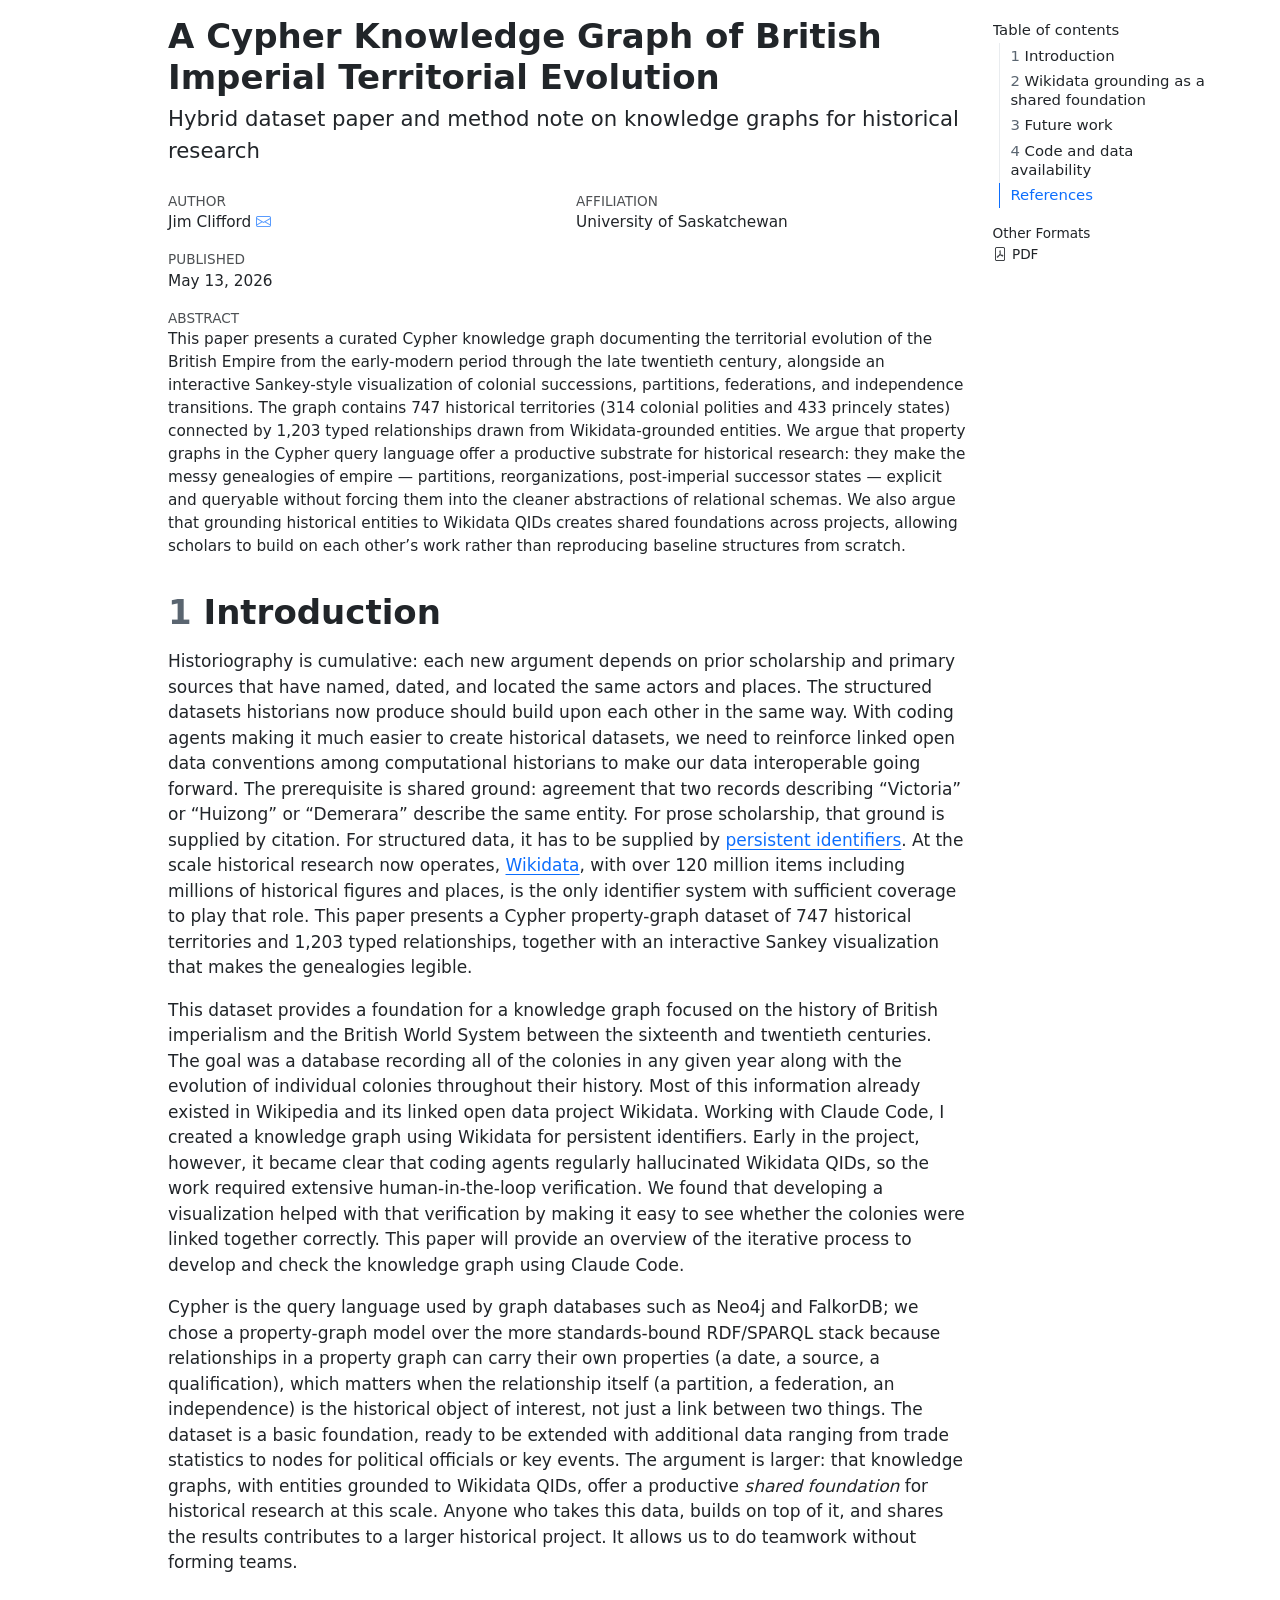
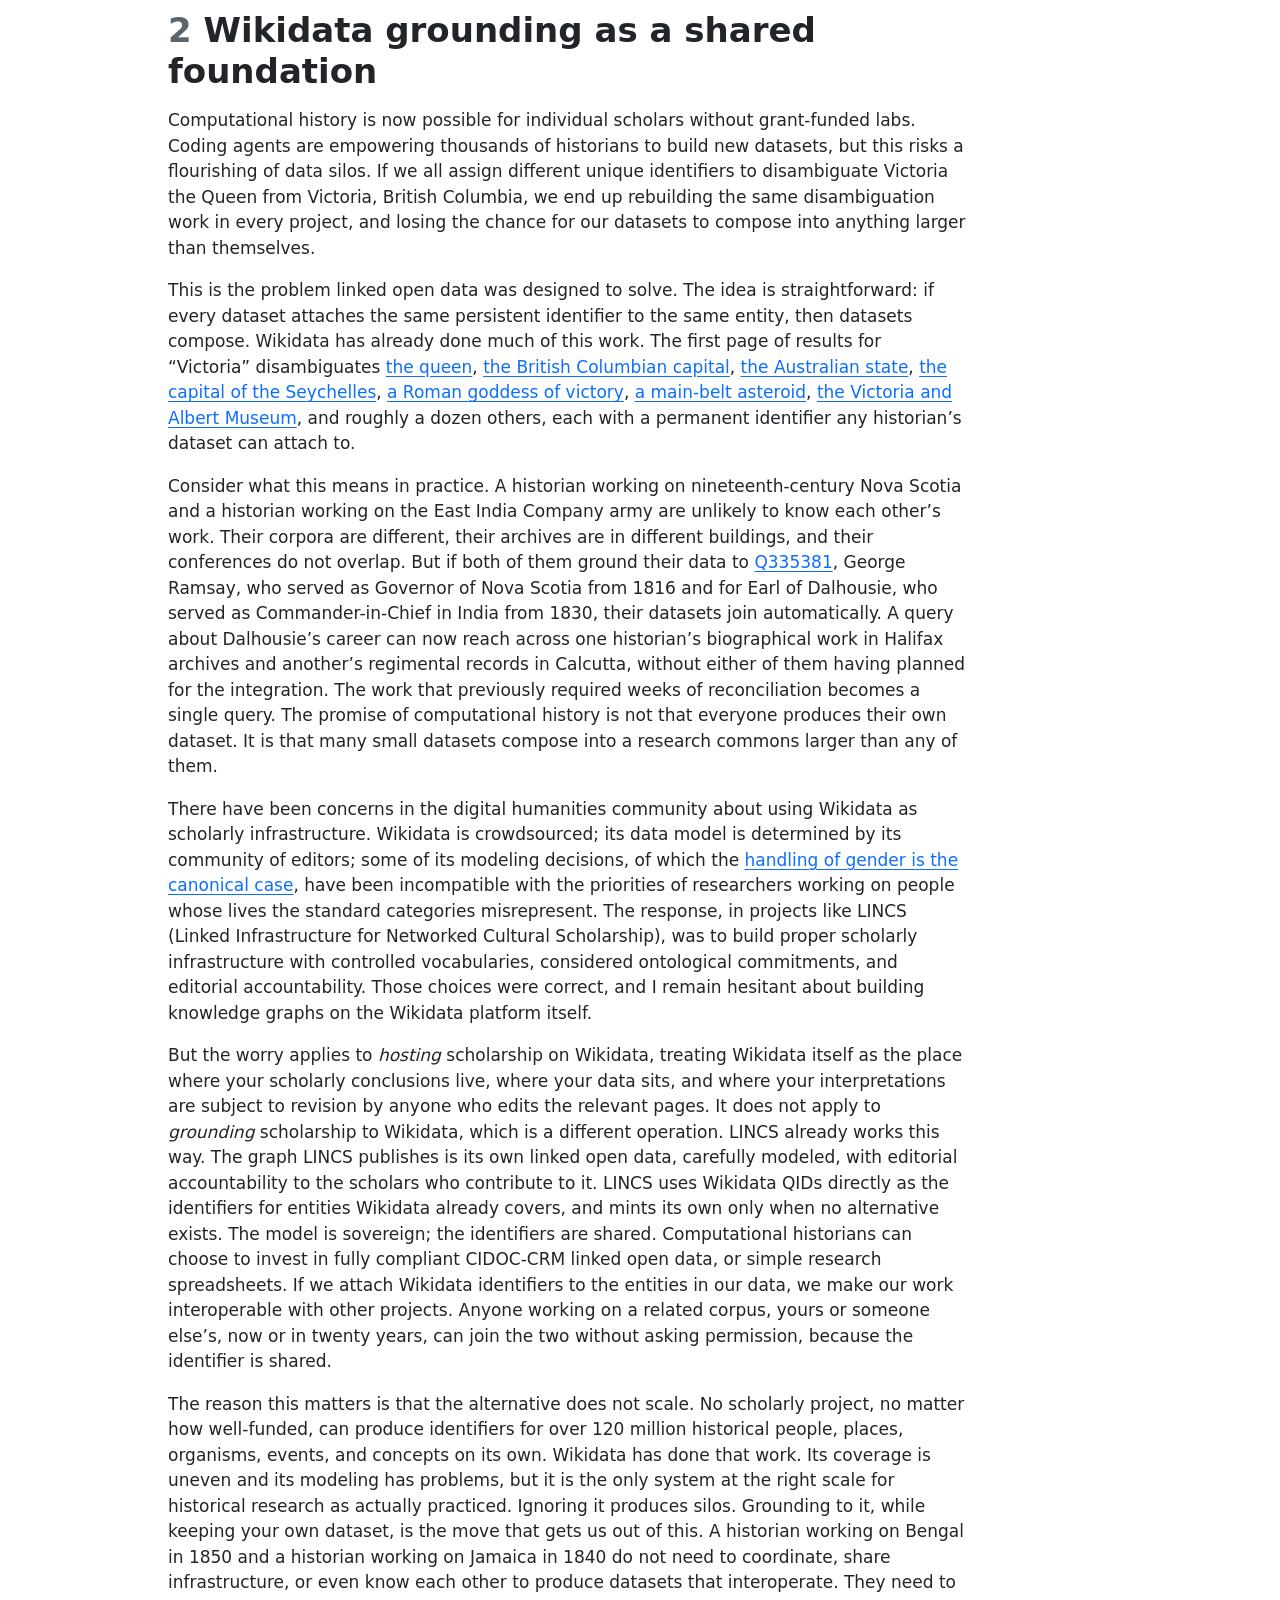
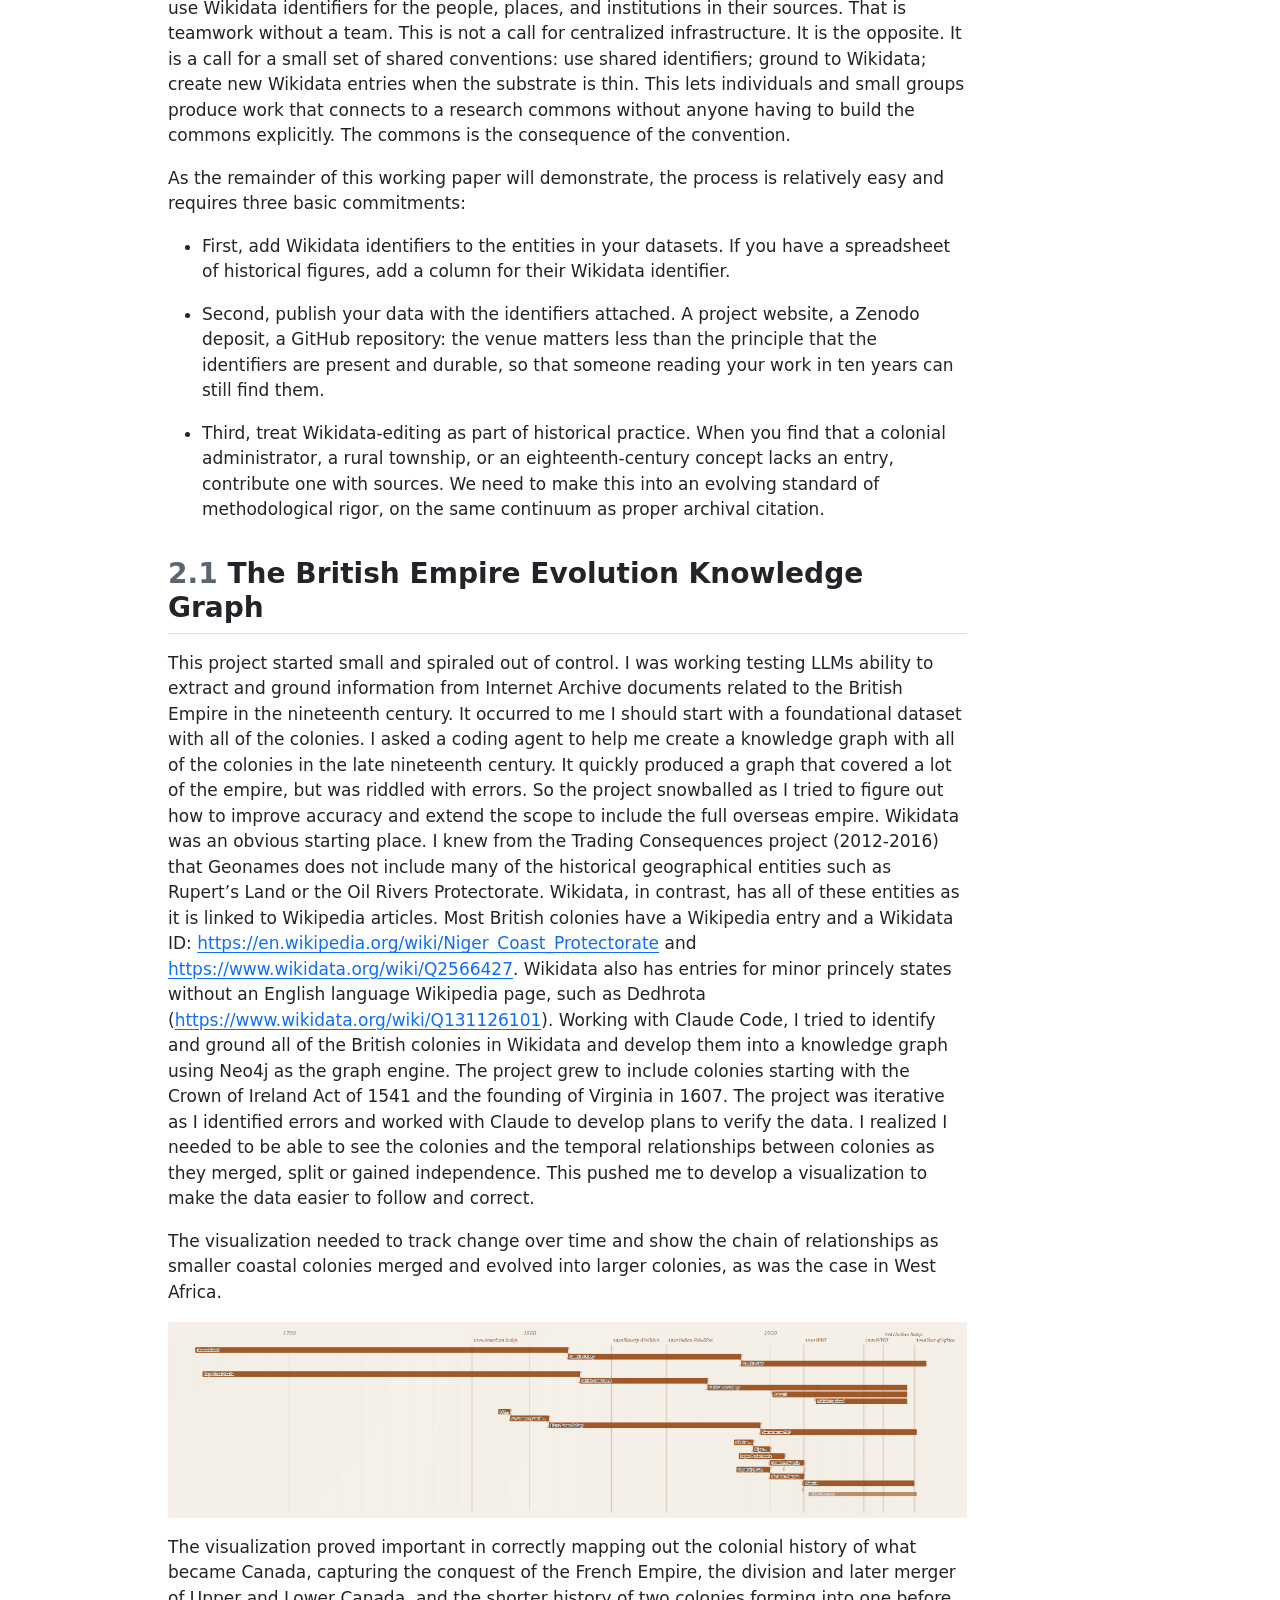
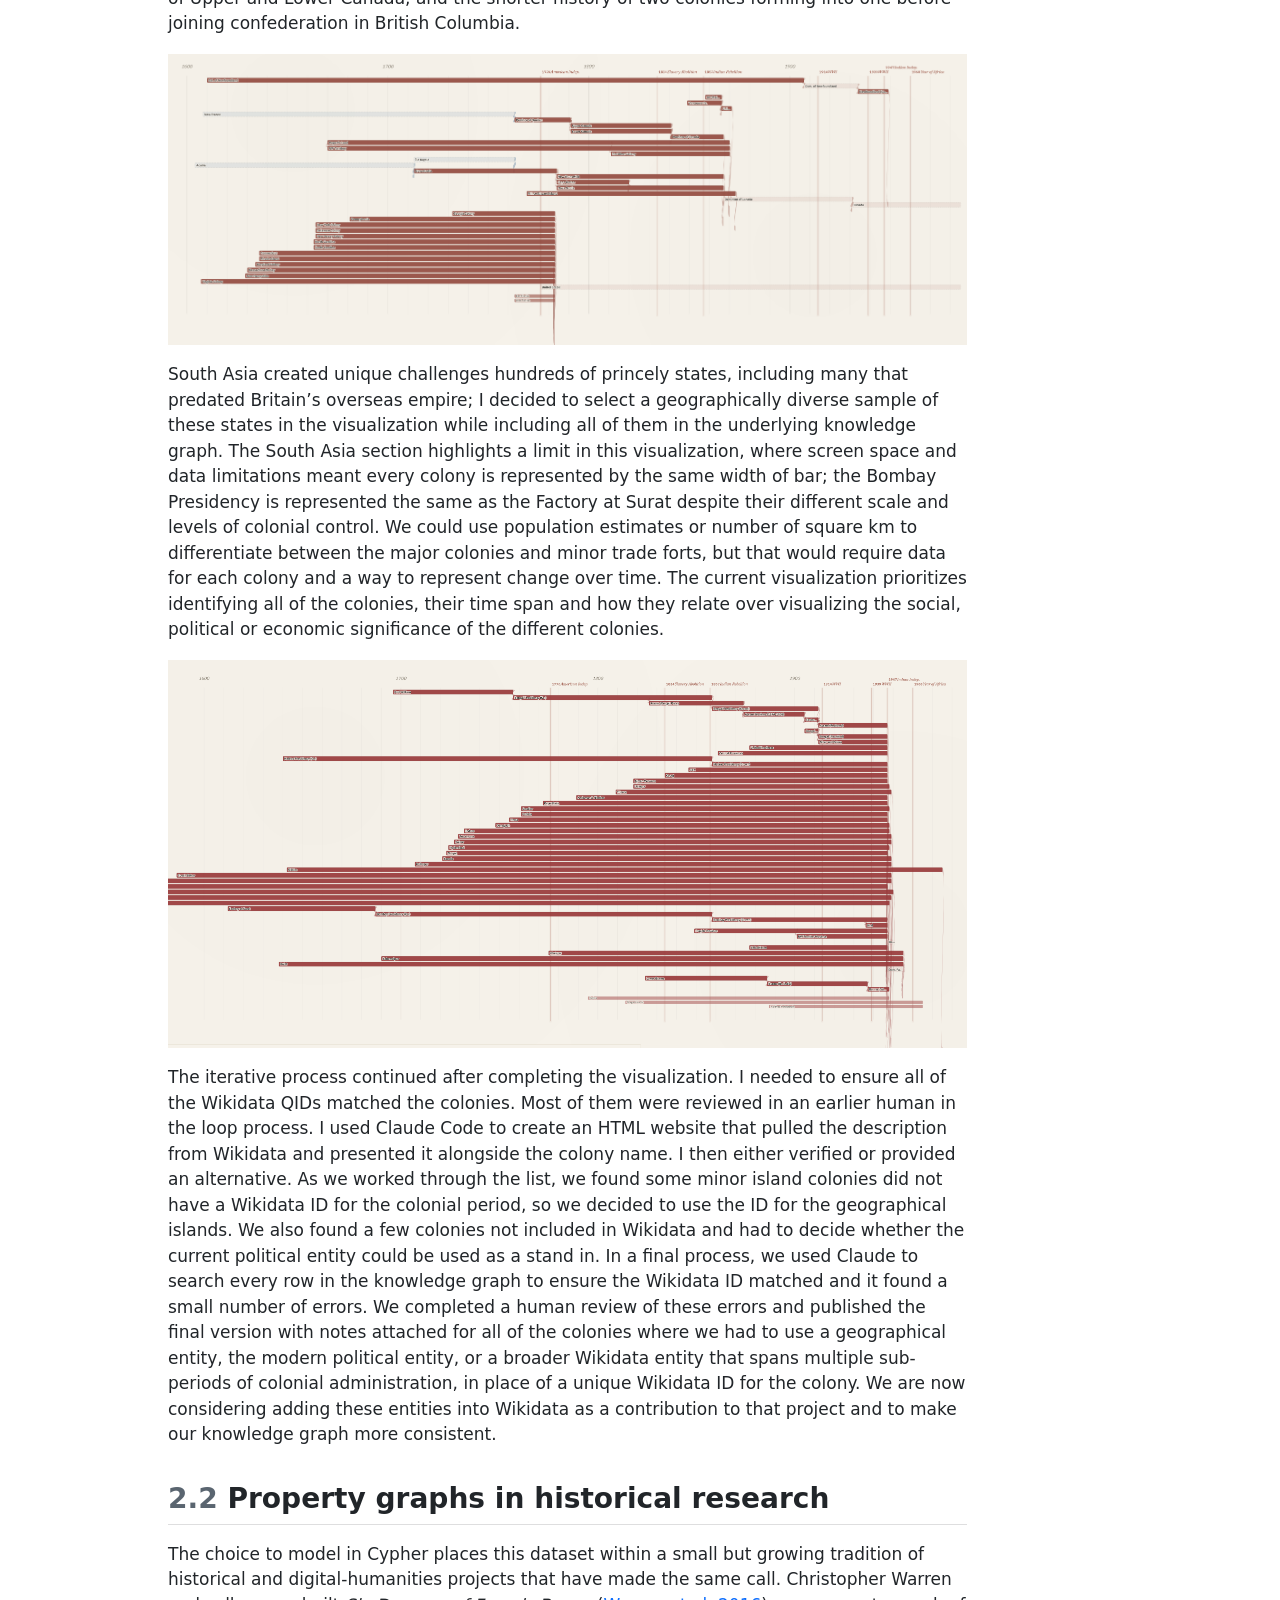
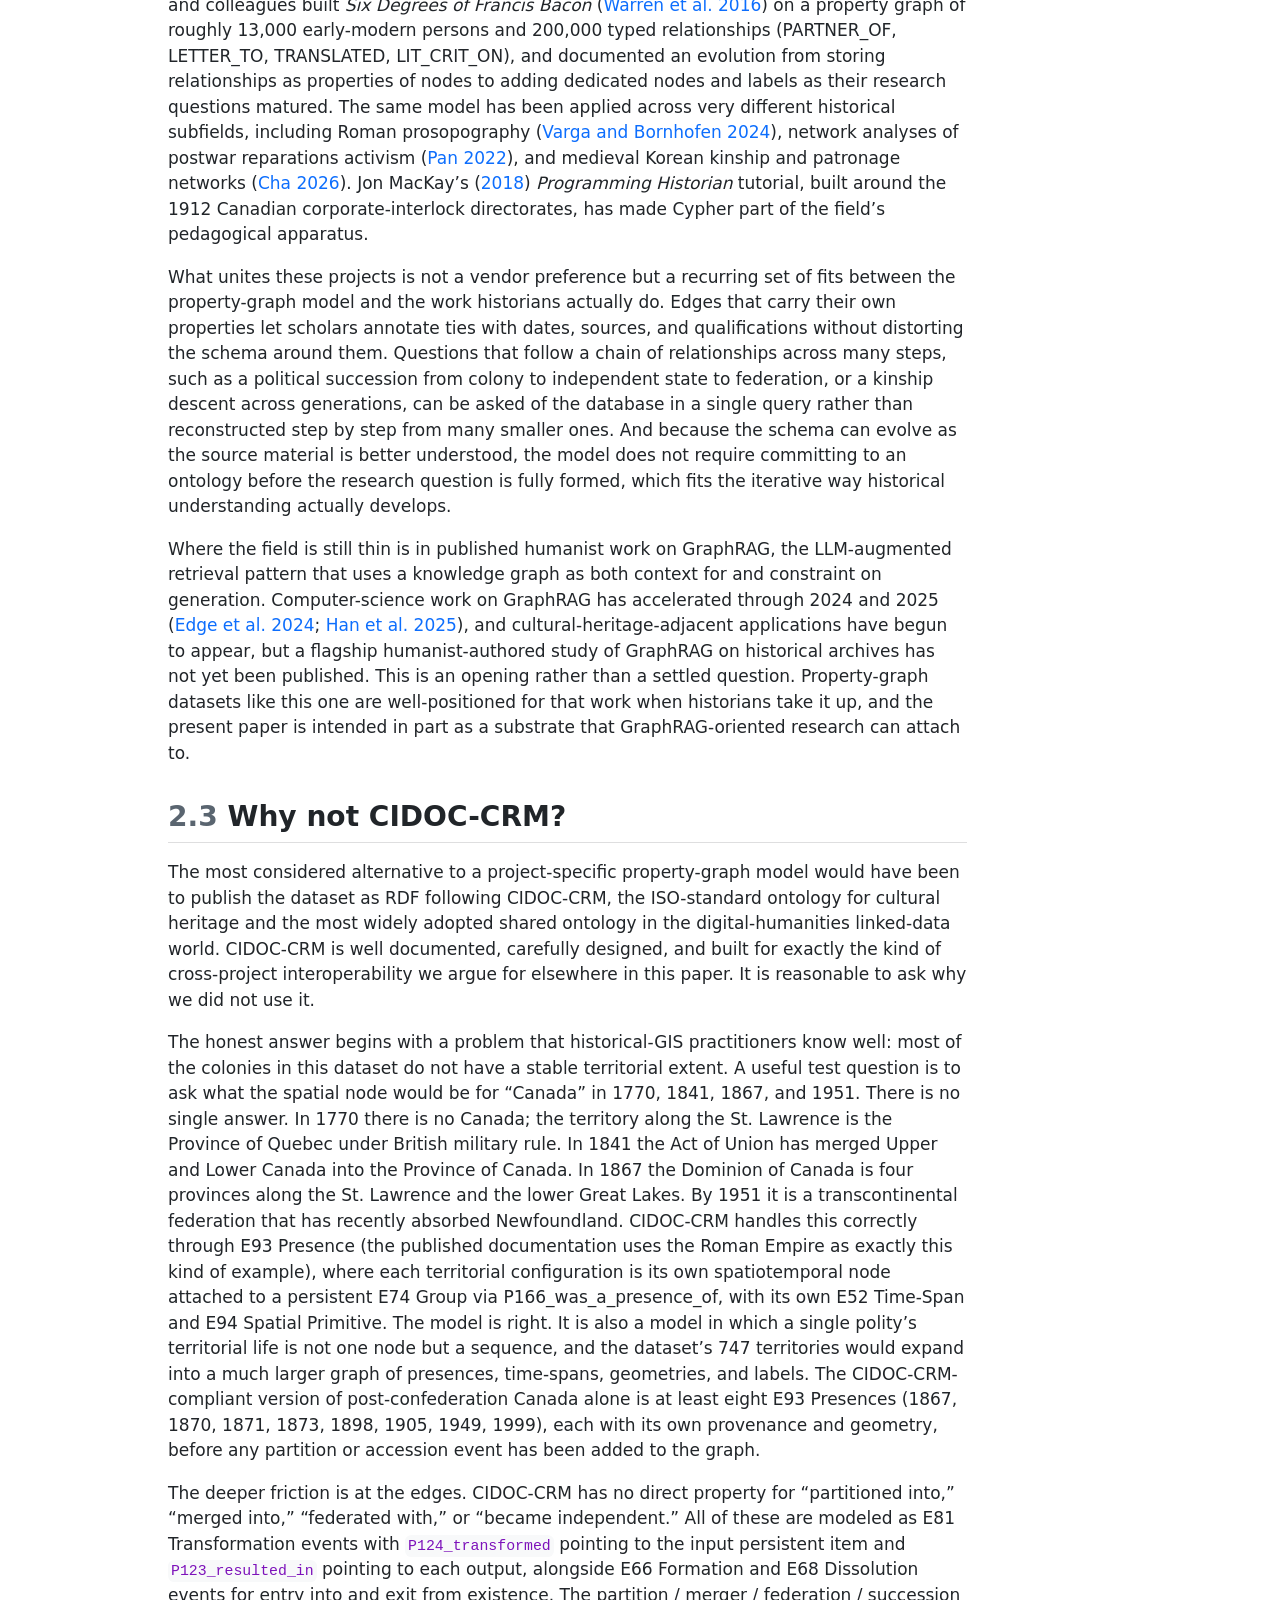
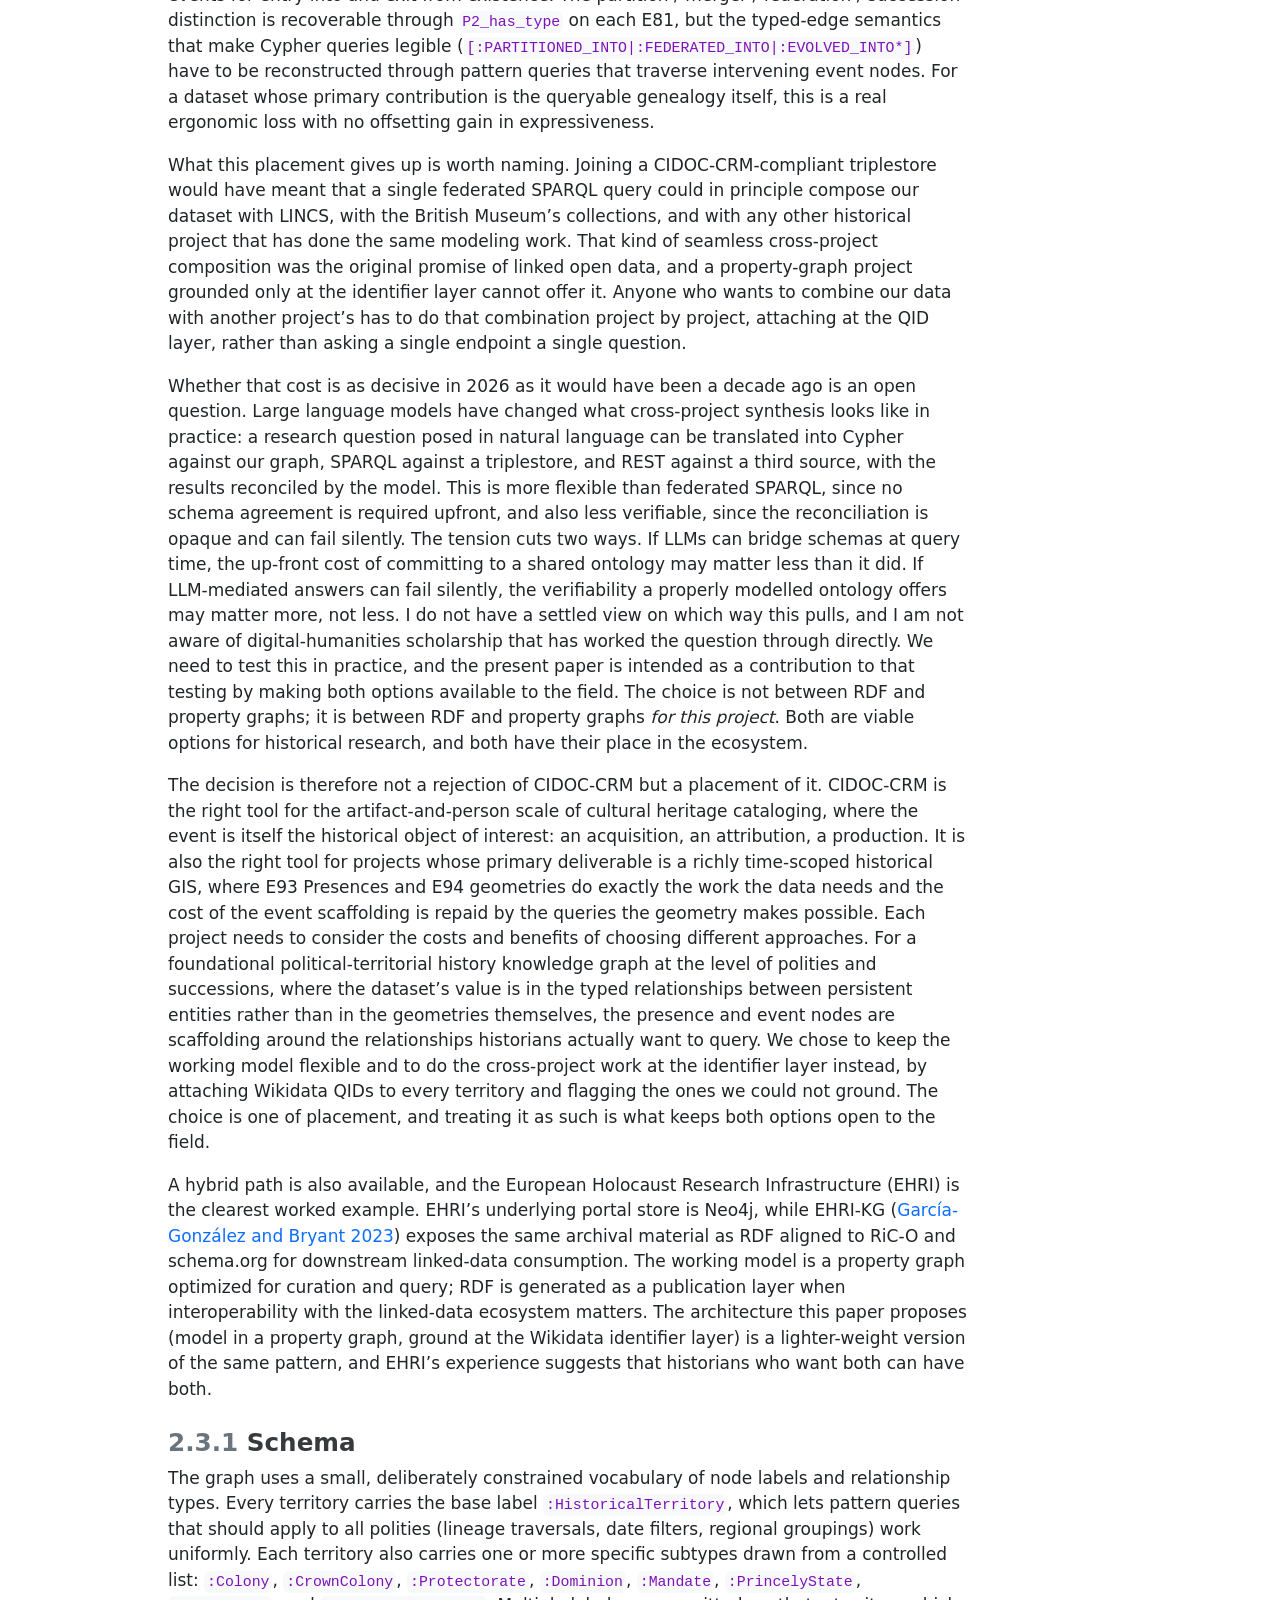
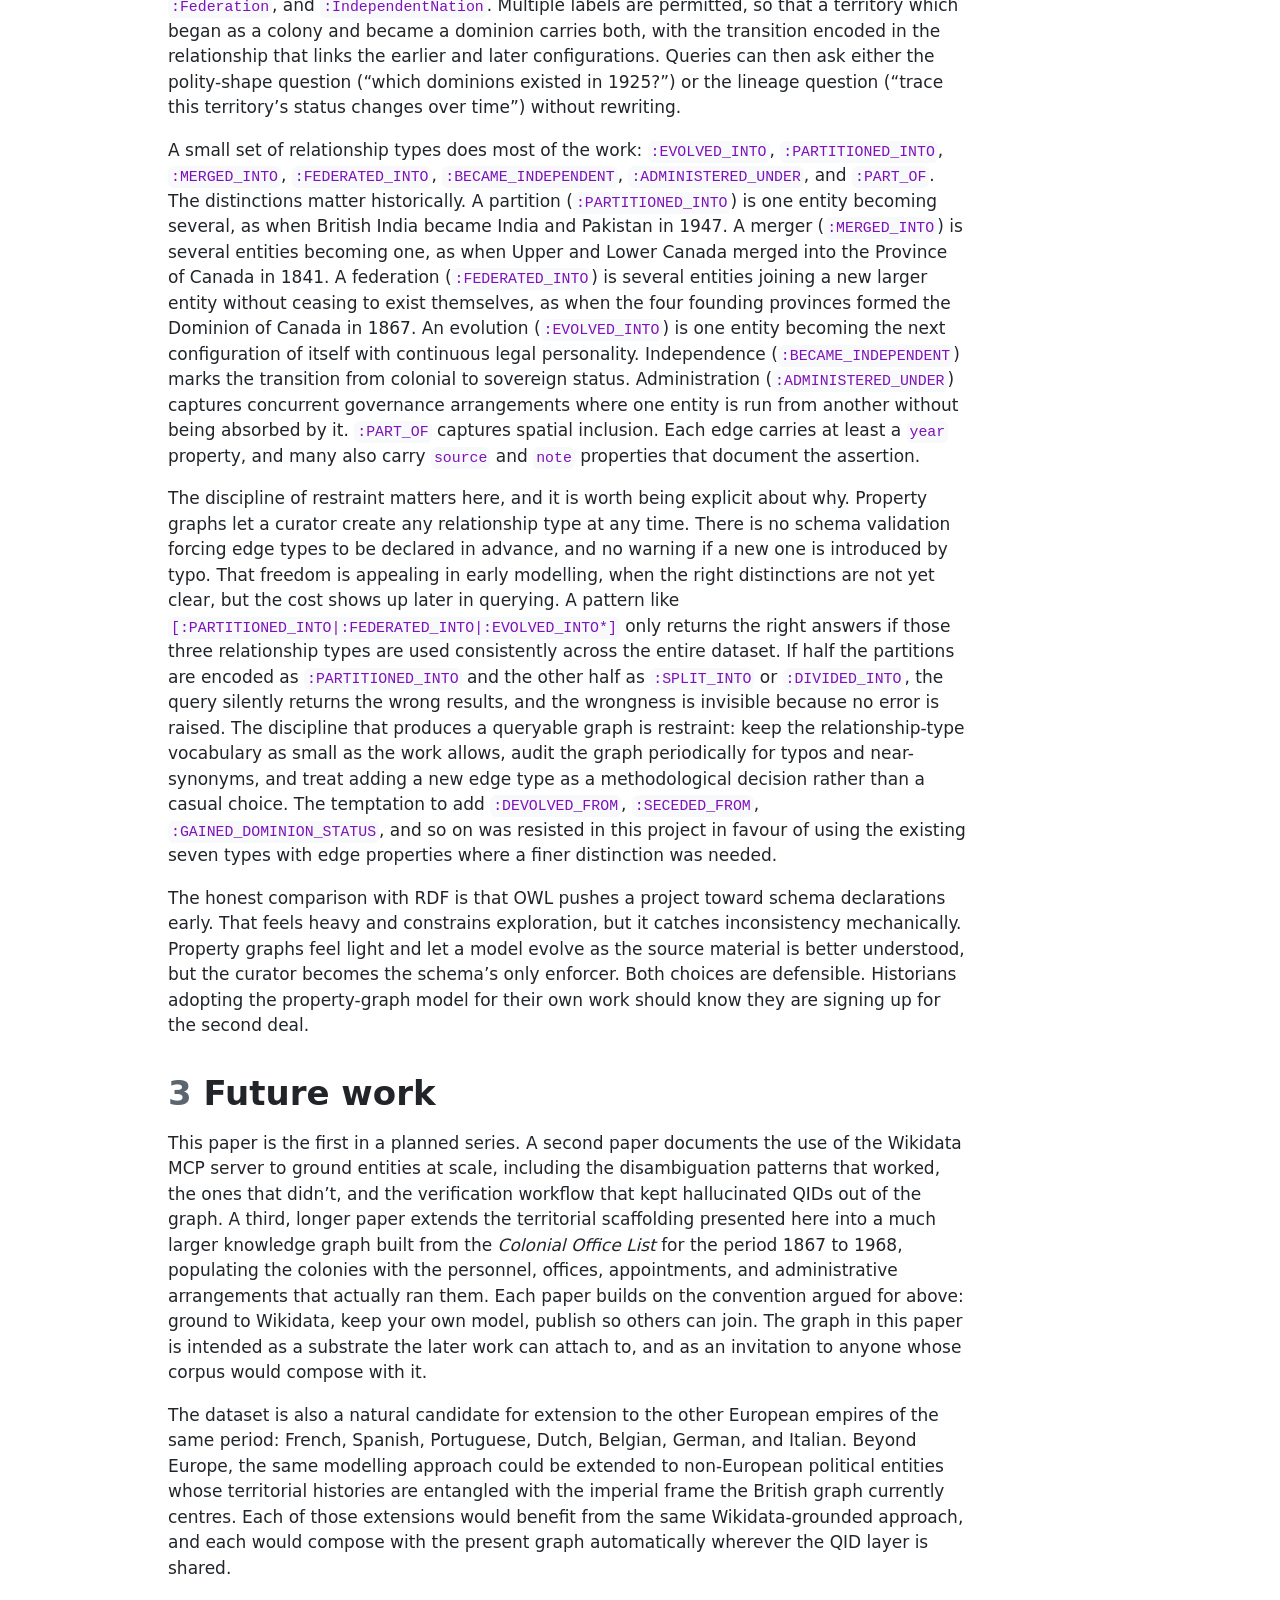
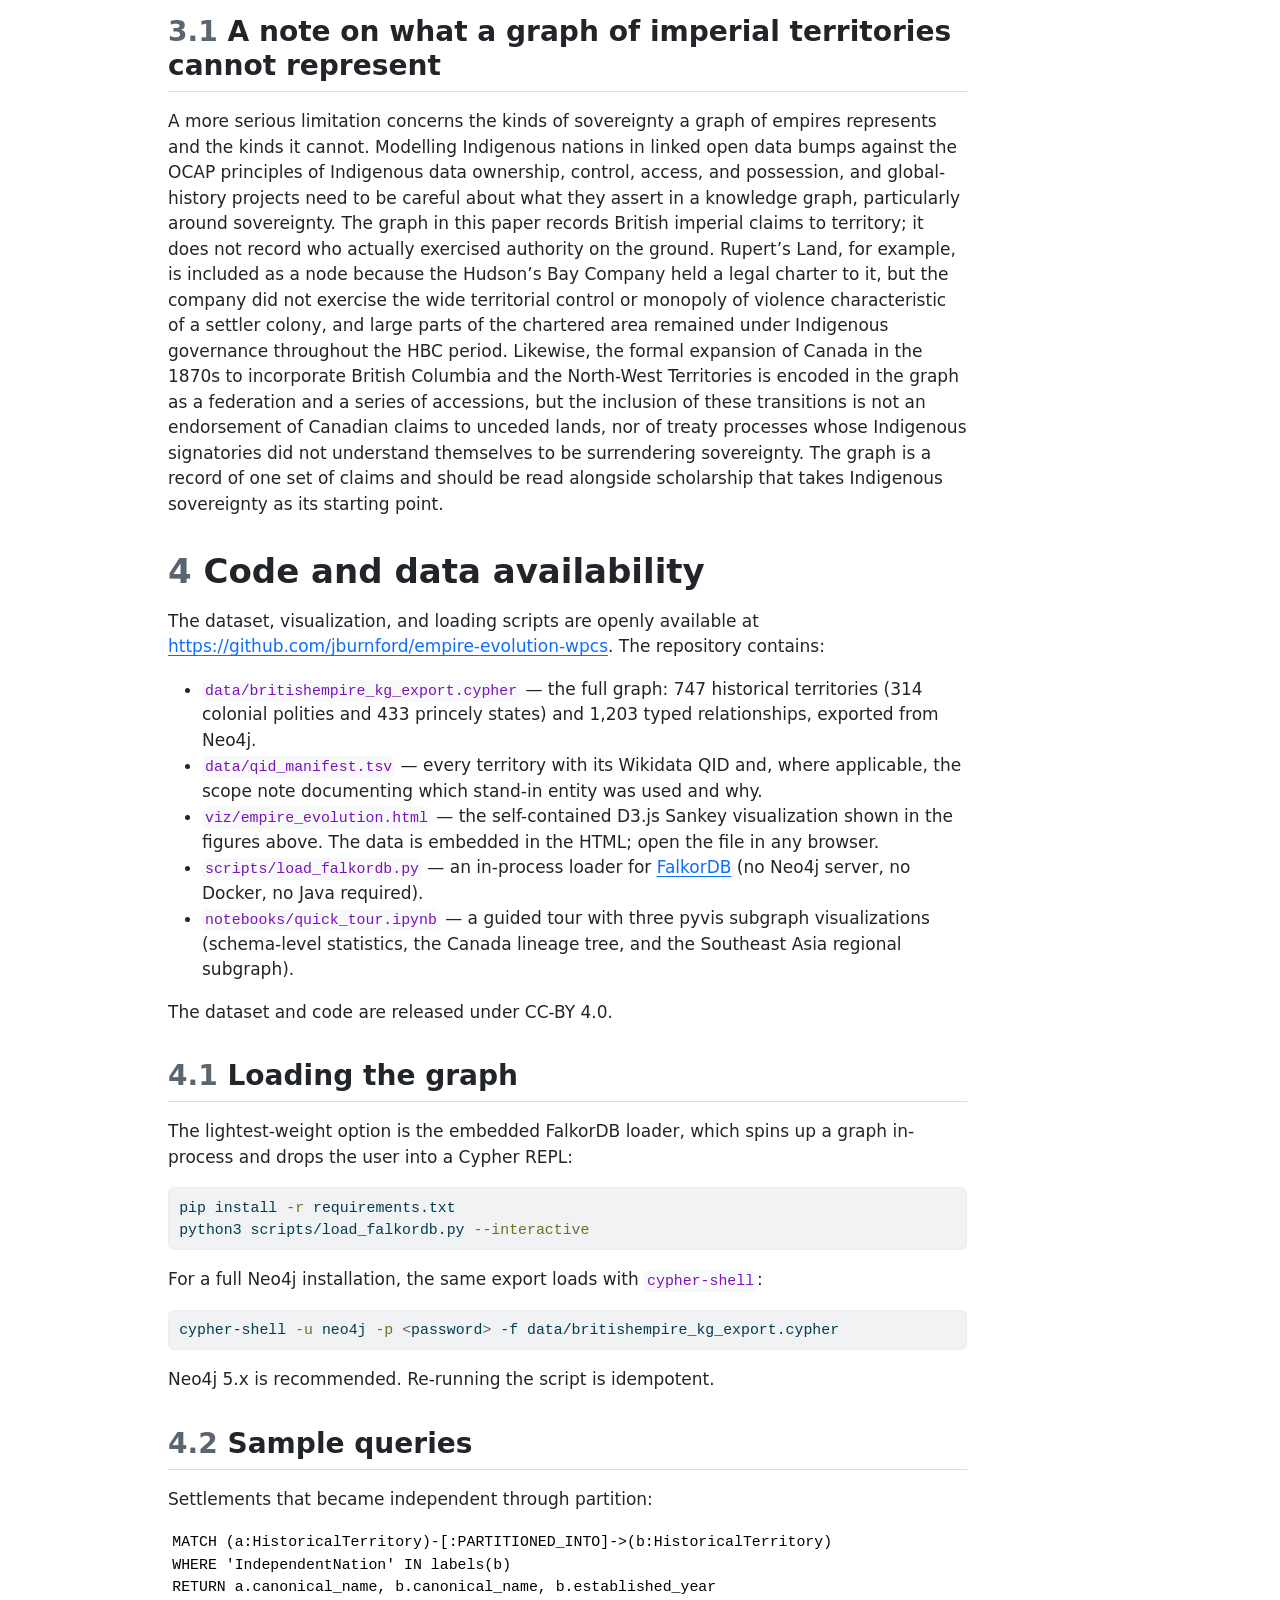
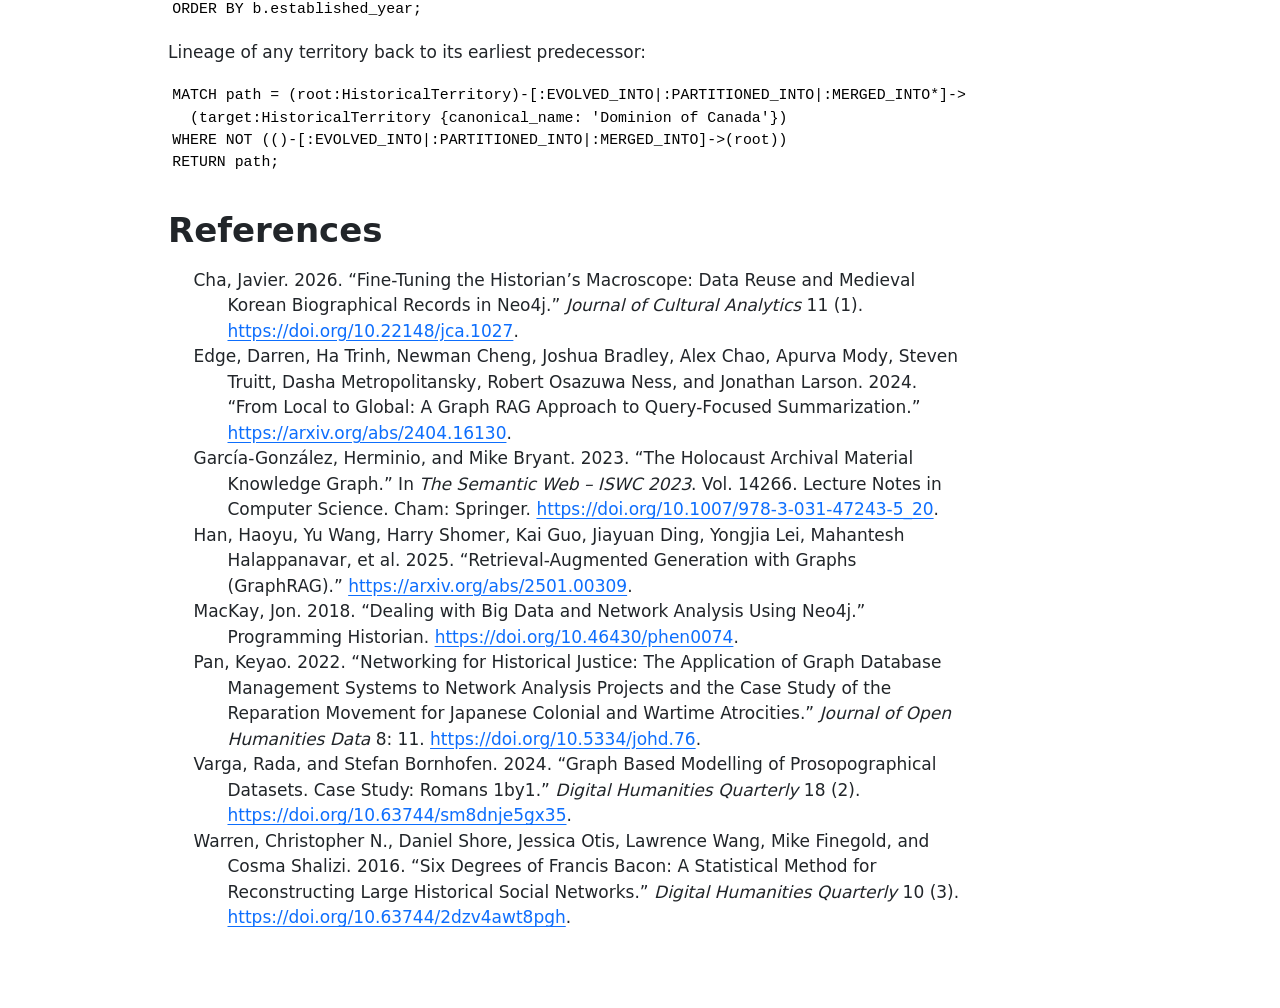
==== commit f188318c: "Built site for gh-pages" ====
--- a/empire-evolution-wpcs.html
+++ b/empire-evolution-wpcs.html
@@ -173,9 +173,9 @@
 
 <section id="introduction" class="level1" data-number="1">
 <h1 data-number="1"><span class="header-section-number">1</span> Introduction</h1>
-<p>Historiography is cumulative: each new argument depends on prior scholarship that has already named, dated, and located the same actors and places. The structured datasets historians now produce should build upon each other in the same way. With coding agents making it much easier to create historical datasets, we need to reinforce linked open data conventions among computational historians to make our data interoperable going forward. The prerequisite is shared ground: agreement that two records describing “Victoria” or “Huizong” or “Demerara” describe the same entity. For prose scholarship, that ground is supplied by citation. For structured data, it has to be supplied by <a href="https://en.wikipedia.org/wiki/Persistent_identifier">persistent identifiers</a>. At the scale historical research now operates, <a href="https://www.wikidata.org/wiki/Wikidata:Main_Page">Wikidata</a>, with over 120 million items including millions of historical figures and places, is the only identifier system with sufficient coverage to play that role. This working paper describes the creation of a knowledge graph focused on the evolution of the British Empire between the sixteenth and twentieth centuries.</p>
+<p>Historiography is cumulative: each new argument depends on prior scholarship and primary sources that have named, dated, and located the same actors and places. The structured datasets historians now produce should build upon each other in the same way. With coding agents making it much easier to create historical datasets, we need to reinforce linked open data conventions among computational historians to make our data interoperable going forward. The prerequisite is shared ground: agreement that two records describing “Victoria” or “Huizong” or “Demerara” describe the same entity. For prose scholarship, that ground is supplied by citation. For structured data, it has to be supplied by <a href="https://en.wikipedia.org/wiki/Persistent_identifier">persistent identifiers</a>. At the scale historical research now operates, <a href="https://www.wikidata.org/wiki/Wikidata:Main_Page">Wikidata</a>, with over 120 million items including millions of historical figures and places, is the only identifier system with sufficient coverage to play that role. This paper presents a Cypher property-graph dataset of 747 historical territories and 1,203 typed relationships, together with an interactive Sankey visualization that makes the genealogies legible.</p>
 <p>This dataset provides a foundation for a knowledge graph focused on the history of British imperialism and the British World System between the sixteenth and twentieth centuries. The goal was a database recording all of the colonies in any given year along with the evolution of individual colonies throughout their history. Most of this information already existed in Wikipedia and its linked open data project Wikidata. Working with Claude Code, I created a knowledge graph using Wikidata for persistent identifiers. Early in the project, however, it became clear that coding agents regularly hallucinated Wikidata QIDs, so the work required extensive human-in-the-loop verification. We found that developing a visualization helped with that verification by making it easy to see whether the colonies were linked together correctly. This paper will provide an overview of the iterative process to develop and check the knowledge graph using Claude Code.</p>
-<p>This paper presents a Cypher property-graph dataset of <strong>747 historical territories and 1,203 typed relationships</strong>, together with an interactive Sankey visualization that makes the genealogies legible. Cypher is the query language used by graph databases such as Neo4j and FalkorDB; we chose a property-graph model over the more standards-bound RDF/SPARQL stack because relationships in a property graph can carry their own properties (a date, a source, a qualification), which matters when the relationship itself (a partition, a federation, an independence) is the historical object of interest, not just a link between two things. The dataset is a basic foundation, ready to be extended with additional data ranging from trade statistics to nodes for political officials or key events. The argument is larger: that knowledge graphs, with entities grounded to Wikidata QIDs, offer a productive <em>shared foundation</em> for historical research at this scale. Anyone who takes this data, builds on top of it, and shares the results contributes to a larger historical project. It allows us to do teamwork without forming teams.</p>
+<p>Cypher is the query language used by graph databases such as Neo4j and FalkorDB; we chose a property-graph model over the more standards-bound RDF/SPARQL stack because relationships in a property graph can carry their own properties (a date, a source, a qualification), which matters when the relationship itself (a partition, a federation, an independence) is the historical object of interest, not just a link between two things. The dataset is a basic foundation, ready to be extended with additional data ranging from trade statistics to nodes for political officials or key events. The argument is larger: that knowledge graphs, with entities grounded to Wikidata QIDs, offer a productive <em>shared foundation</em> for historical research at this scale. Anyone who takes this data, builds on top of it, and shares the results contributes to a larger historical project. It allows us to do teamwork without forming teams.</p>
 </section>
 <section id="wikidata-grounding-as-a-shared-foundation" class="level1" data-number="2">
 <h1 data-number="2"><span class="header-section-number">2</span> Wikidata grounding as a shared foundation</h1>
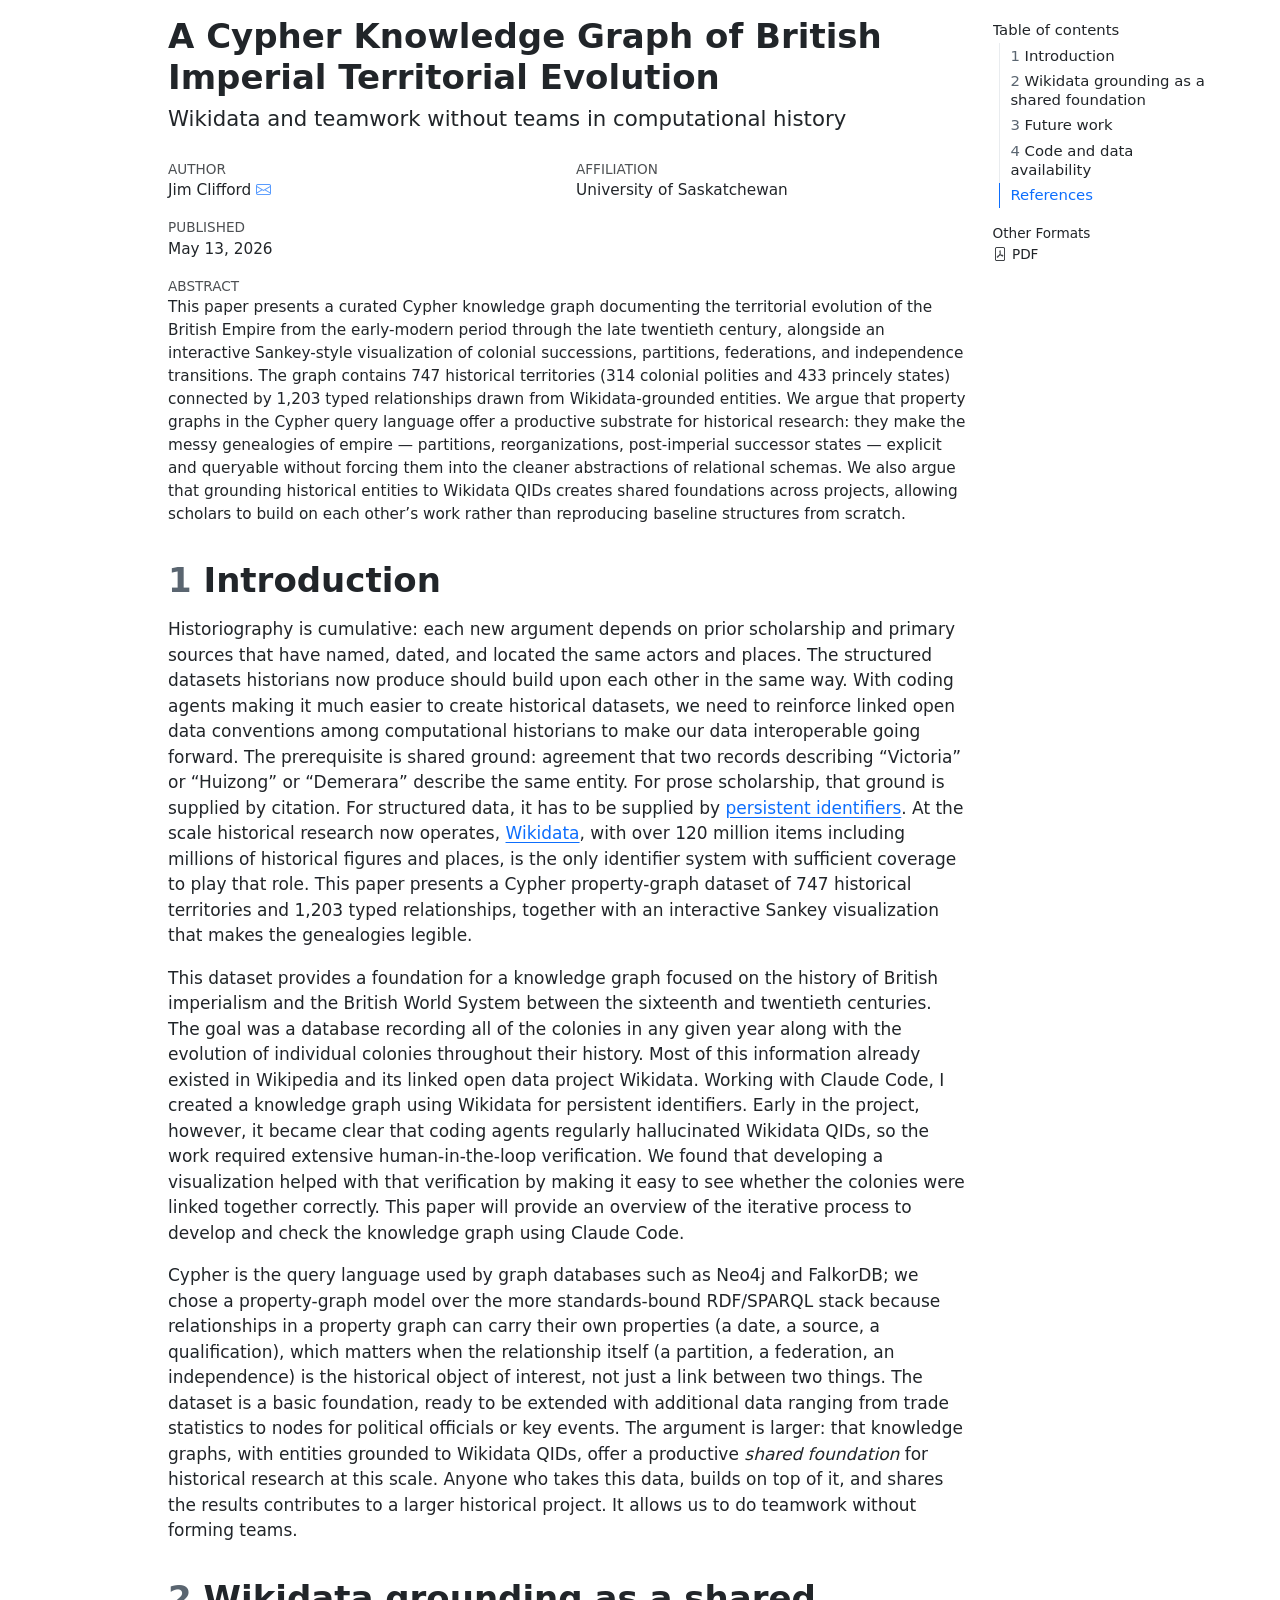
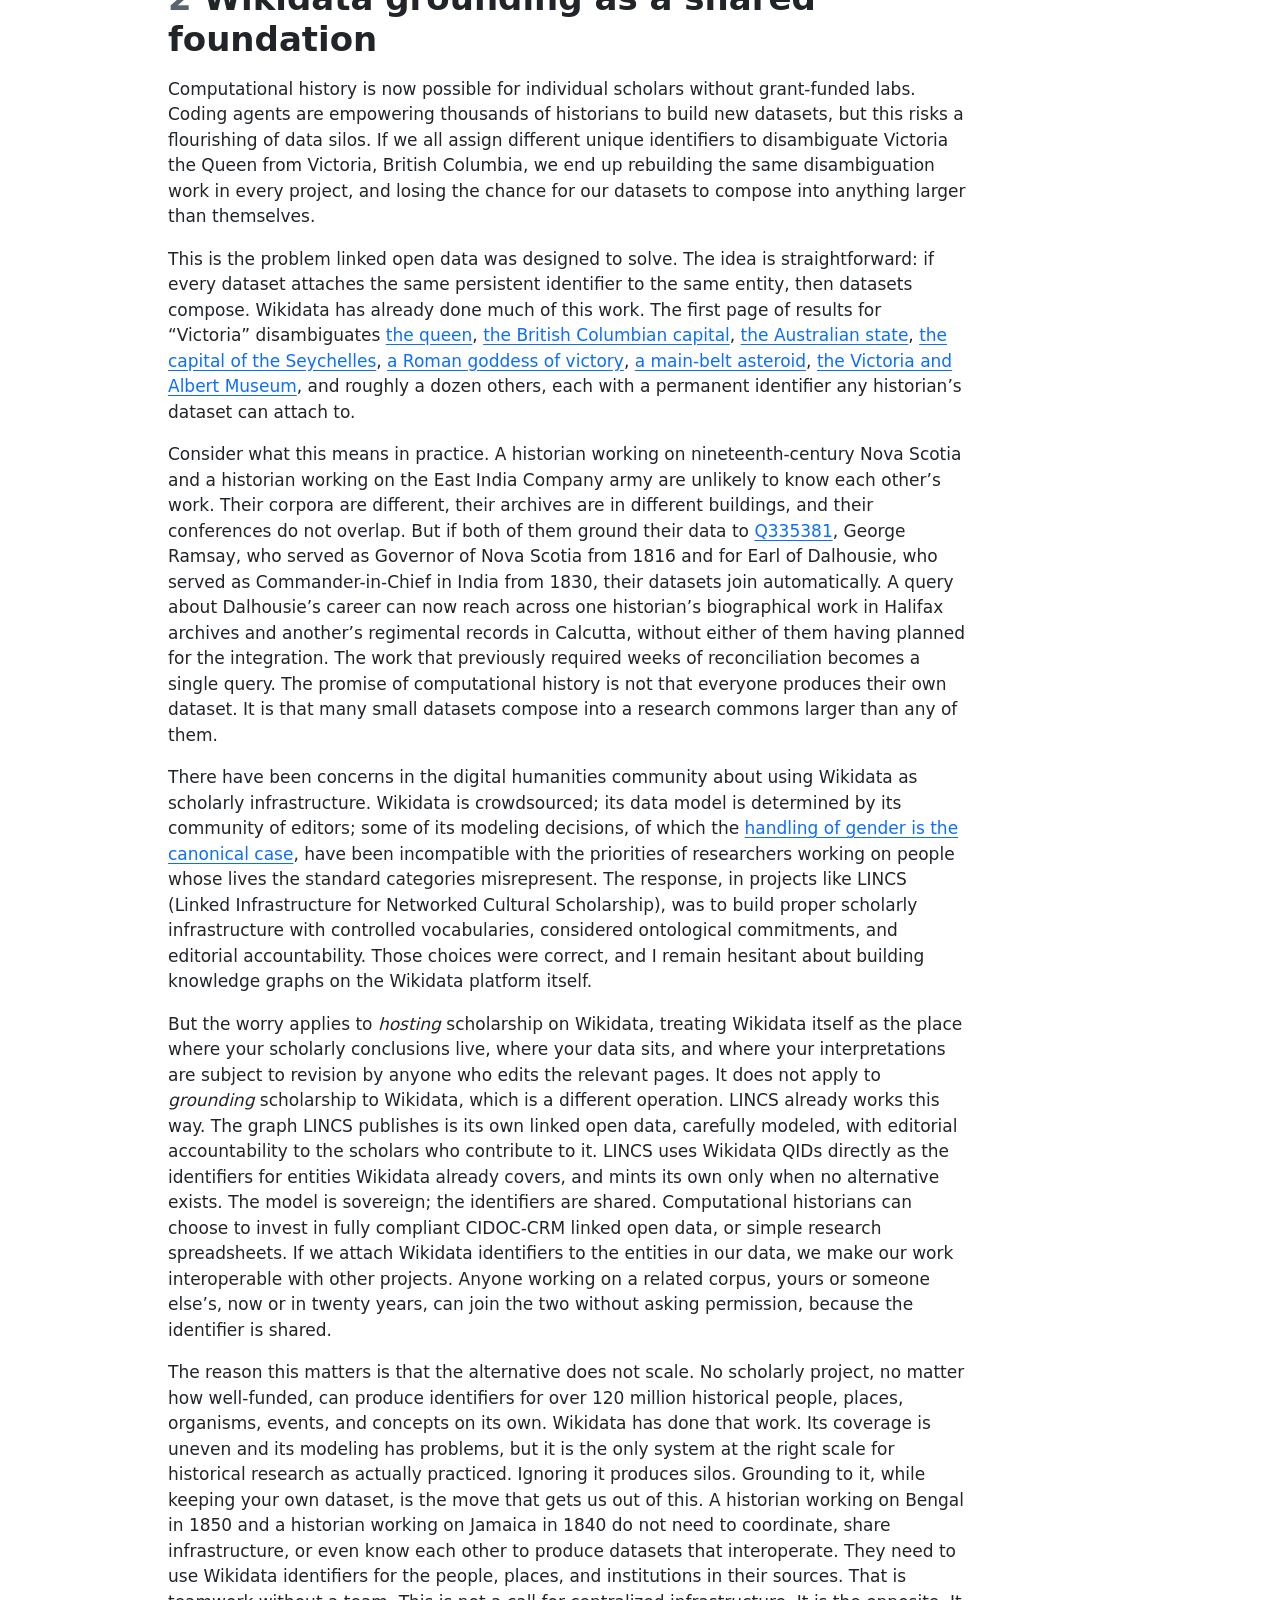
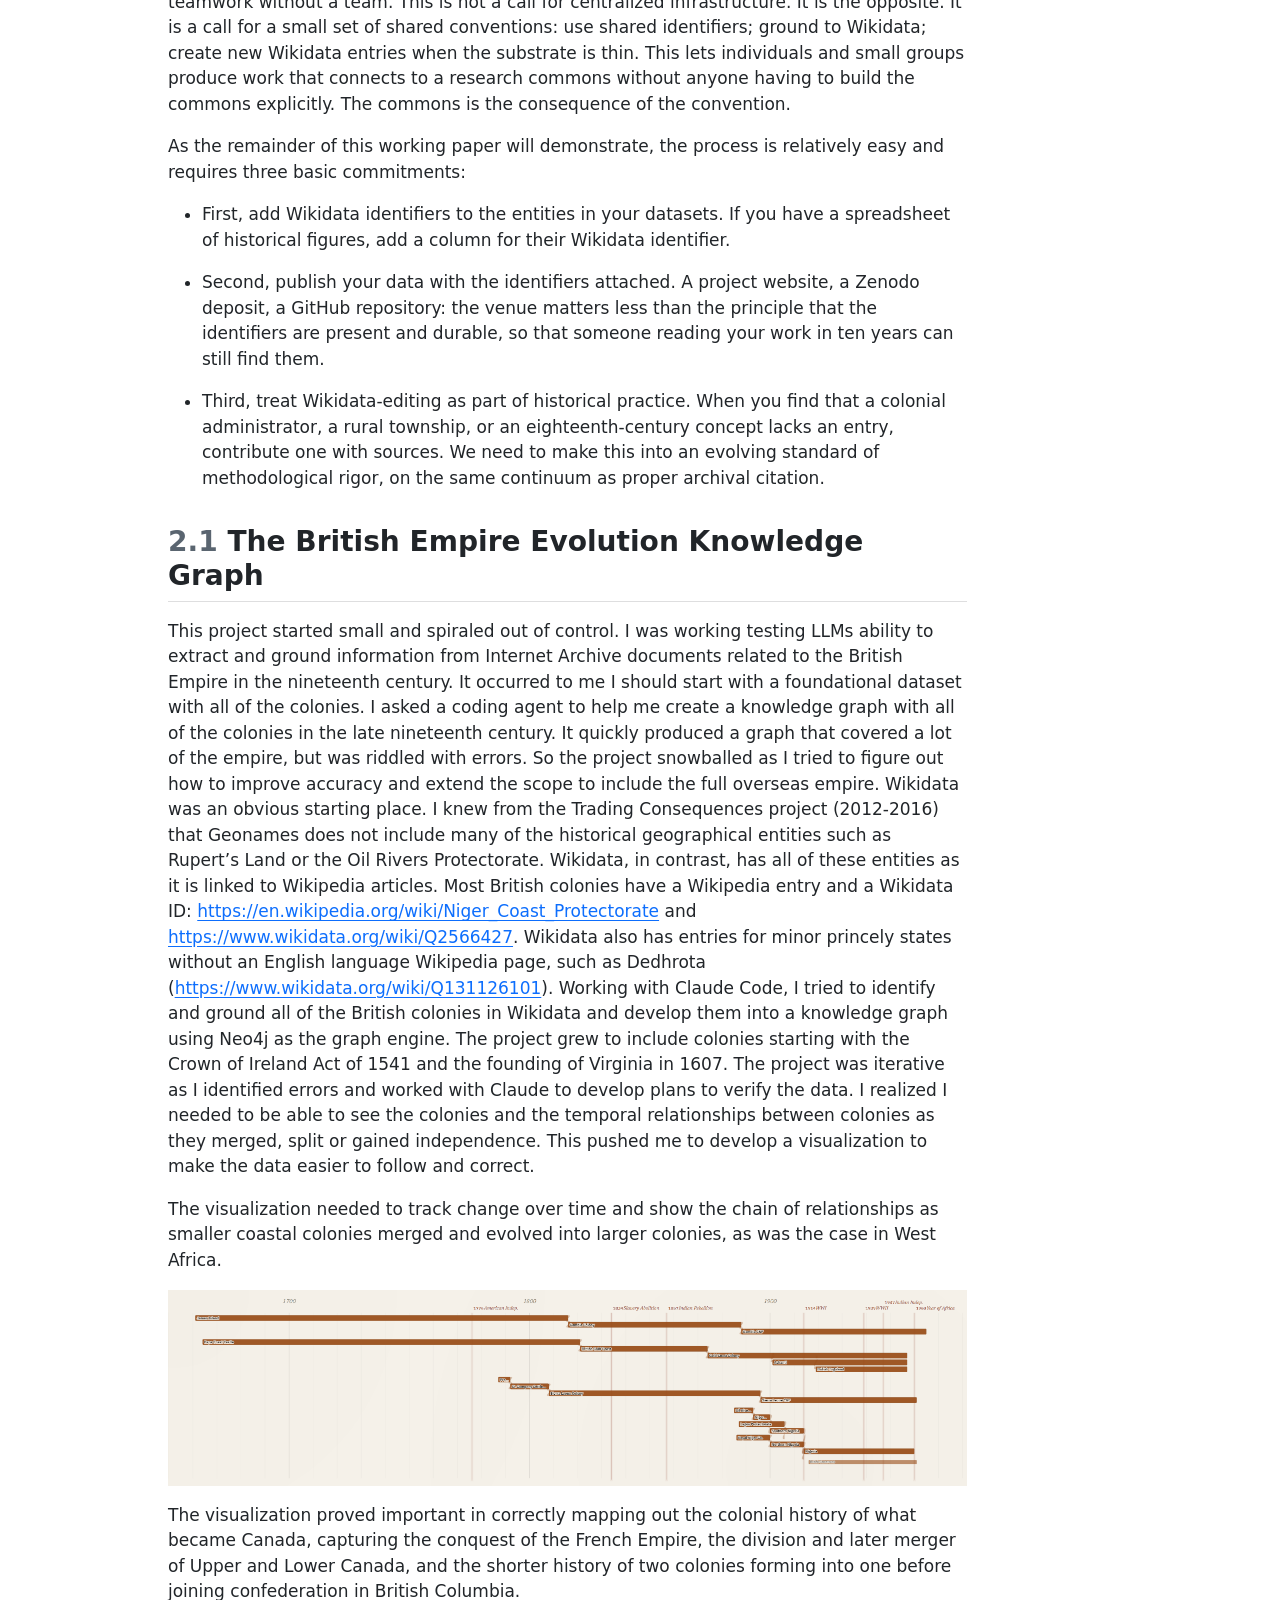
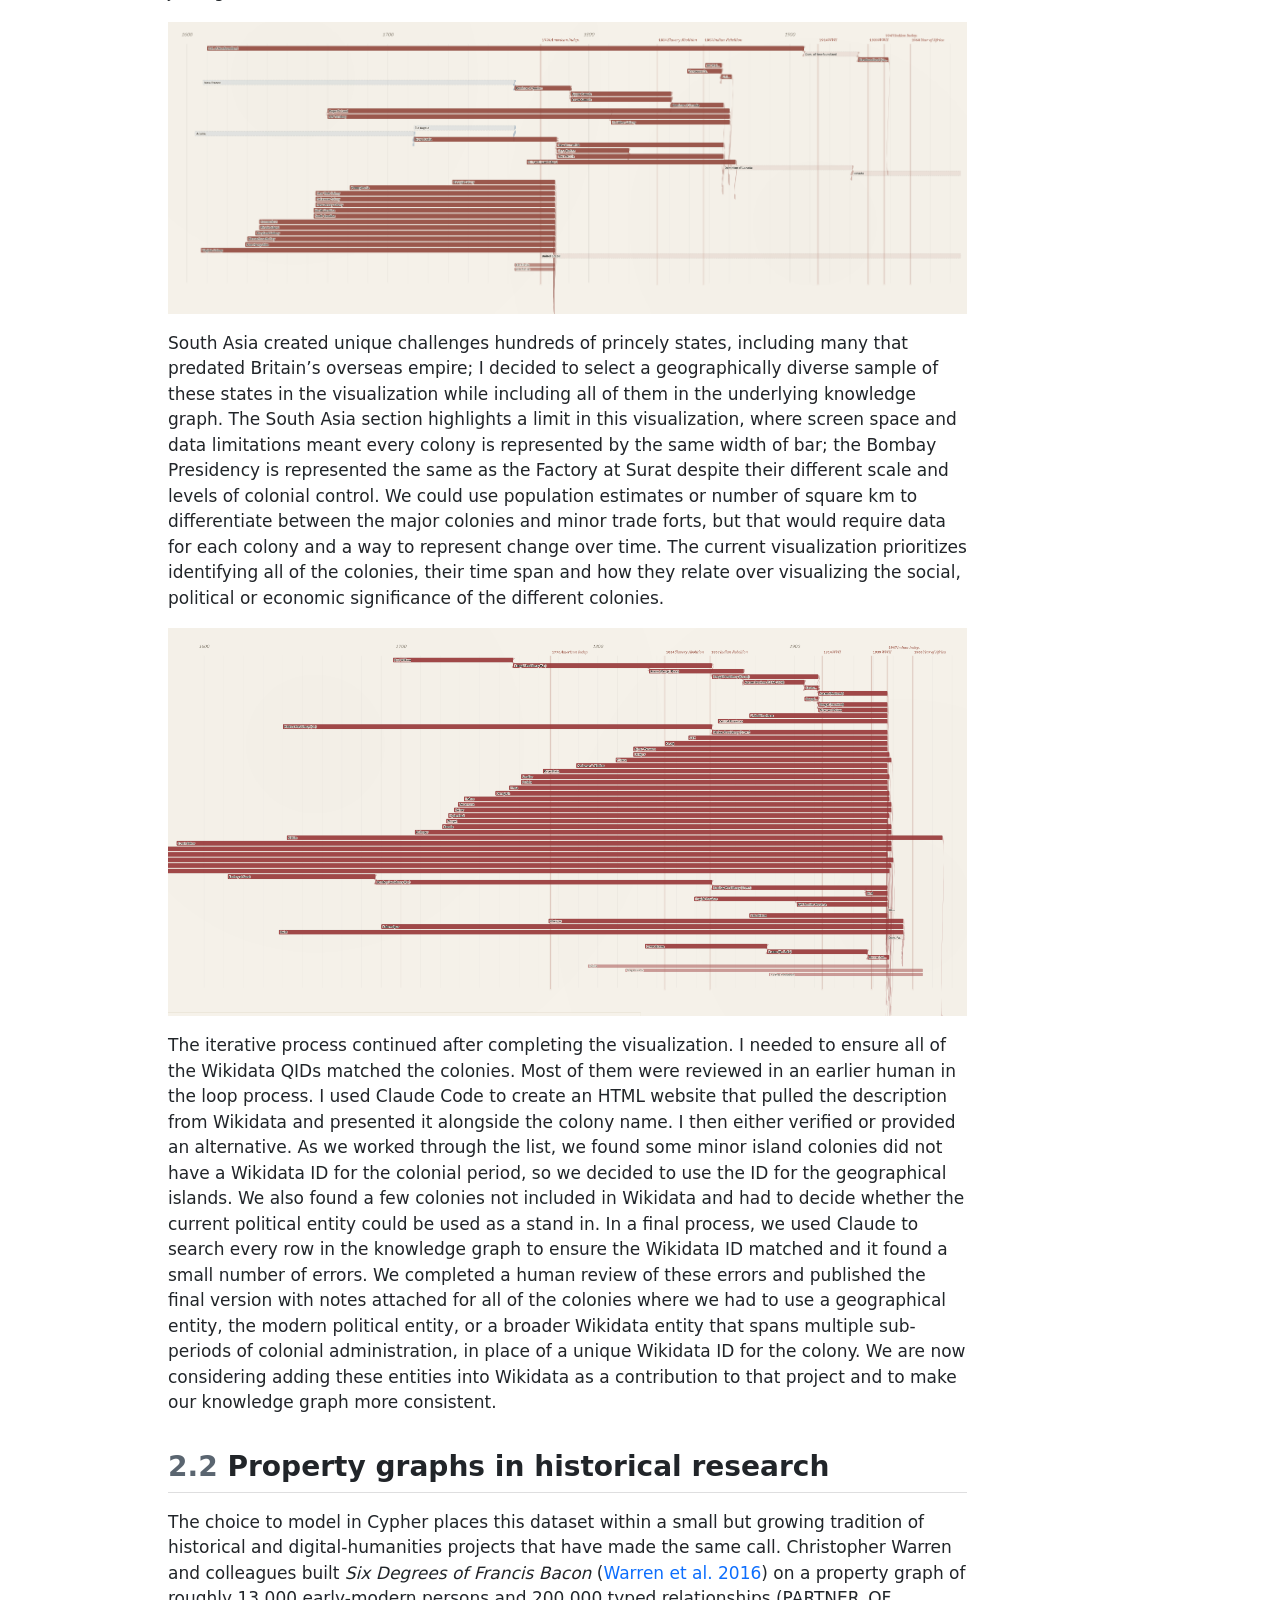
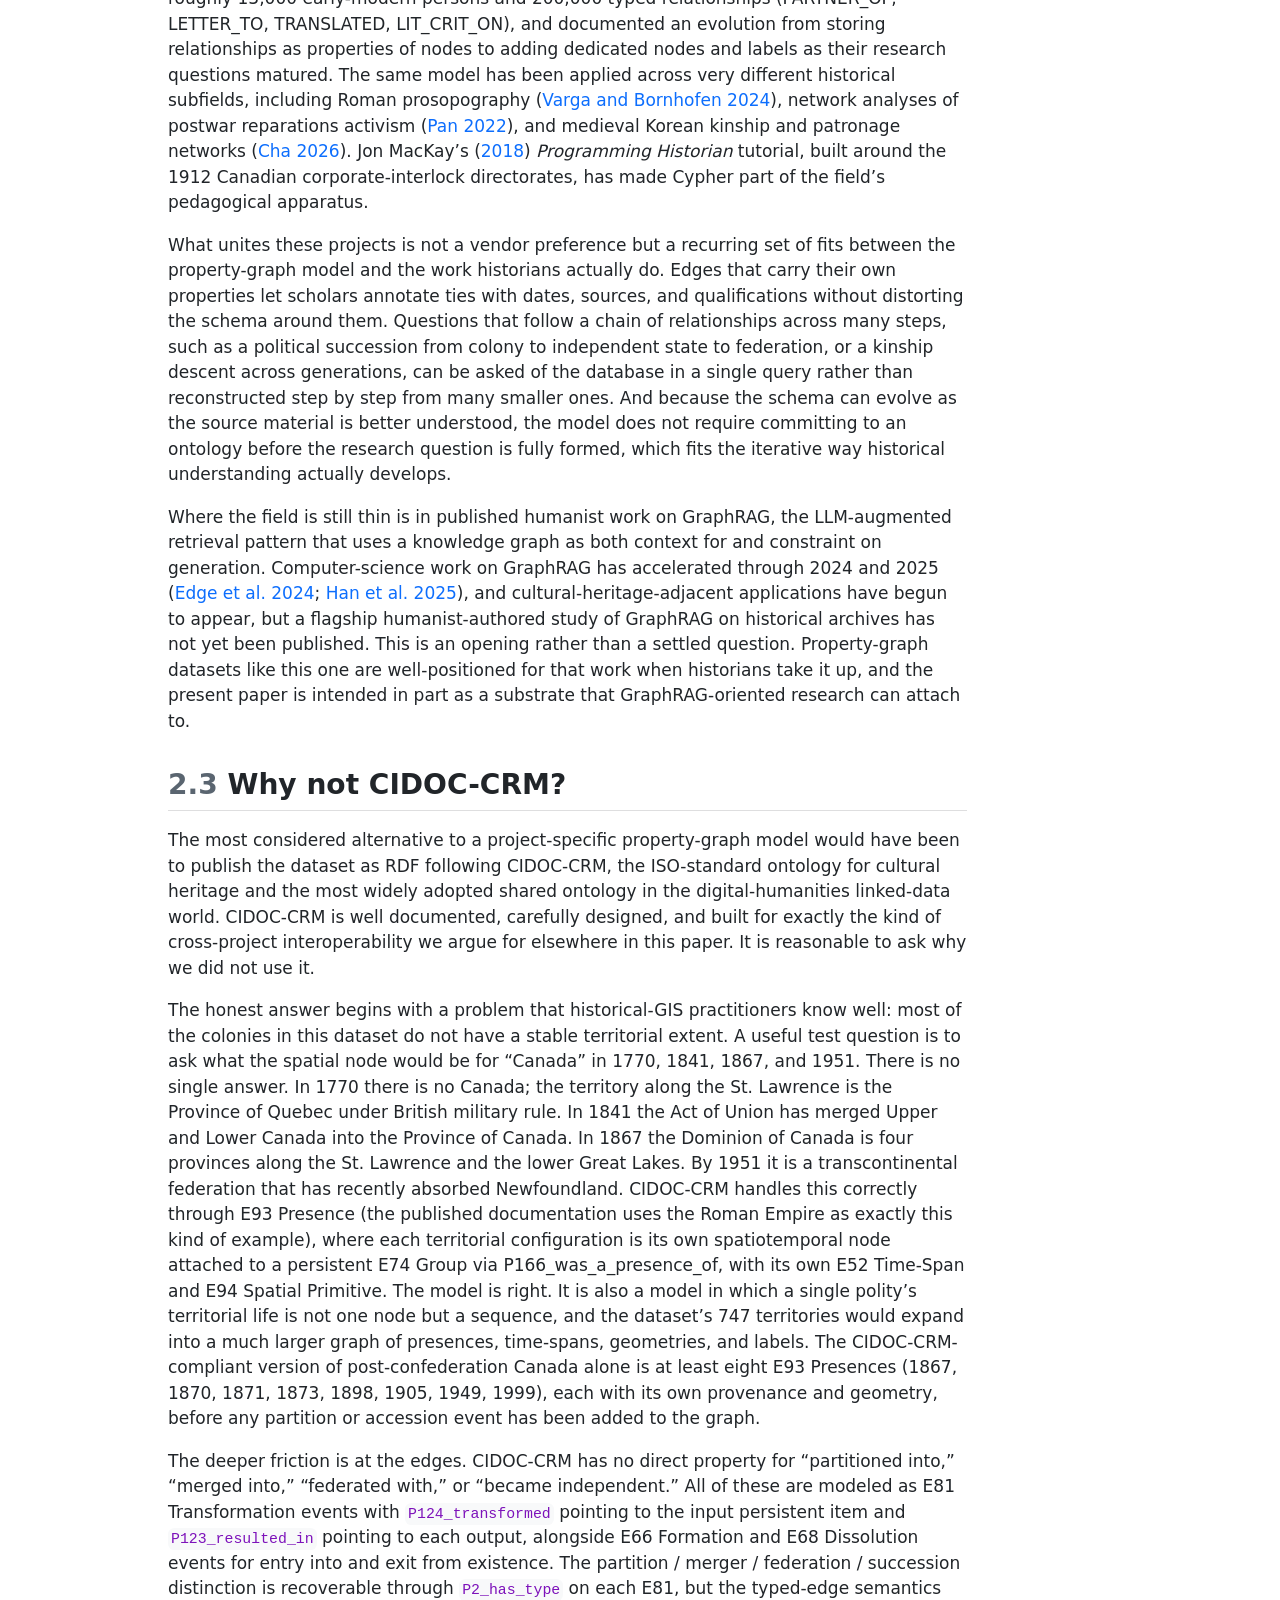
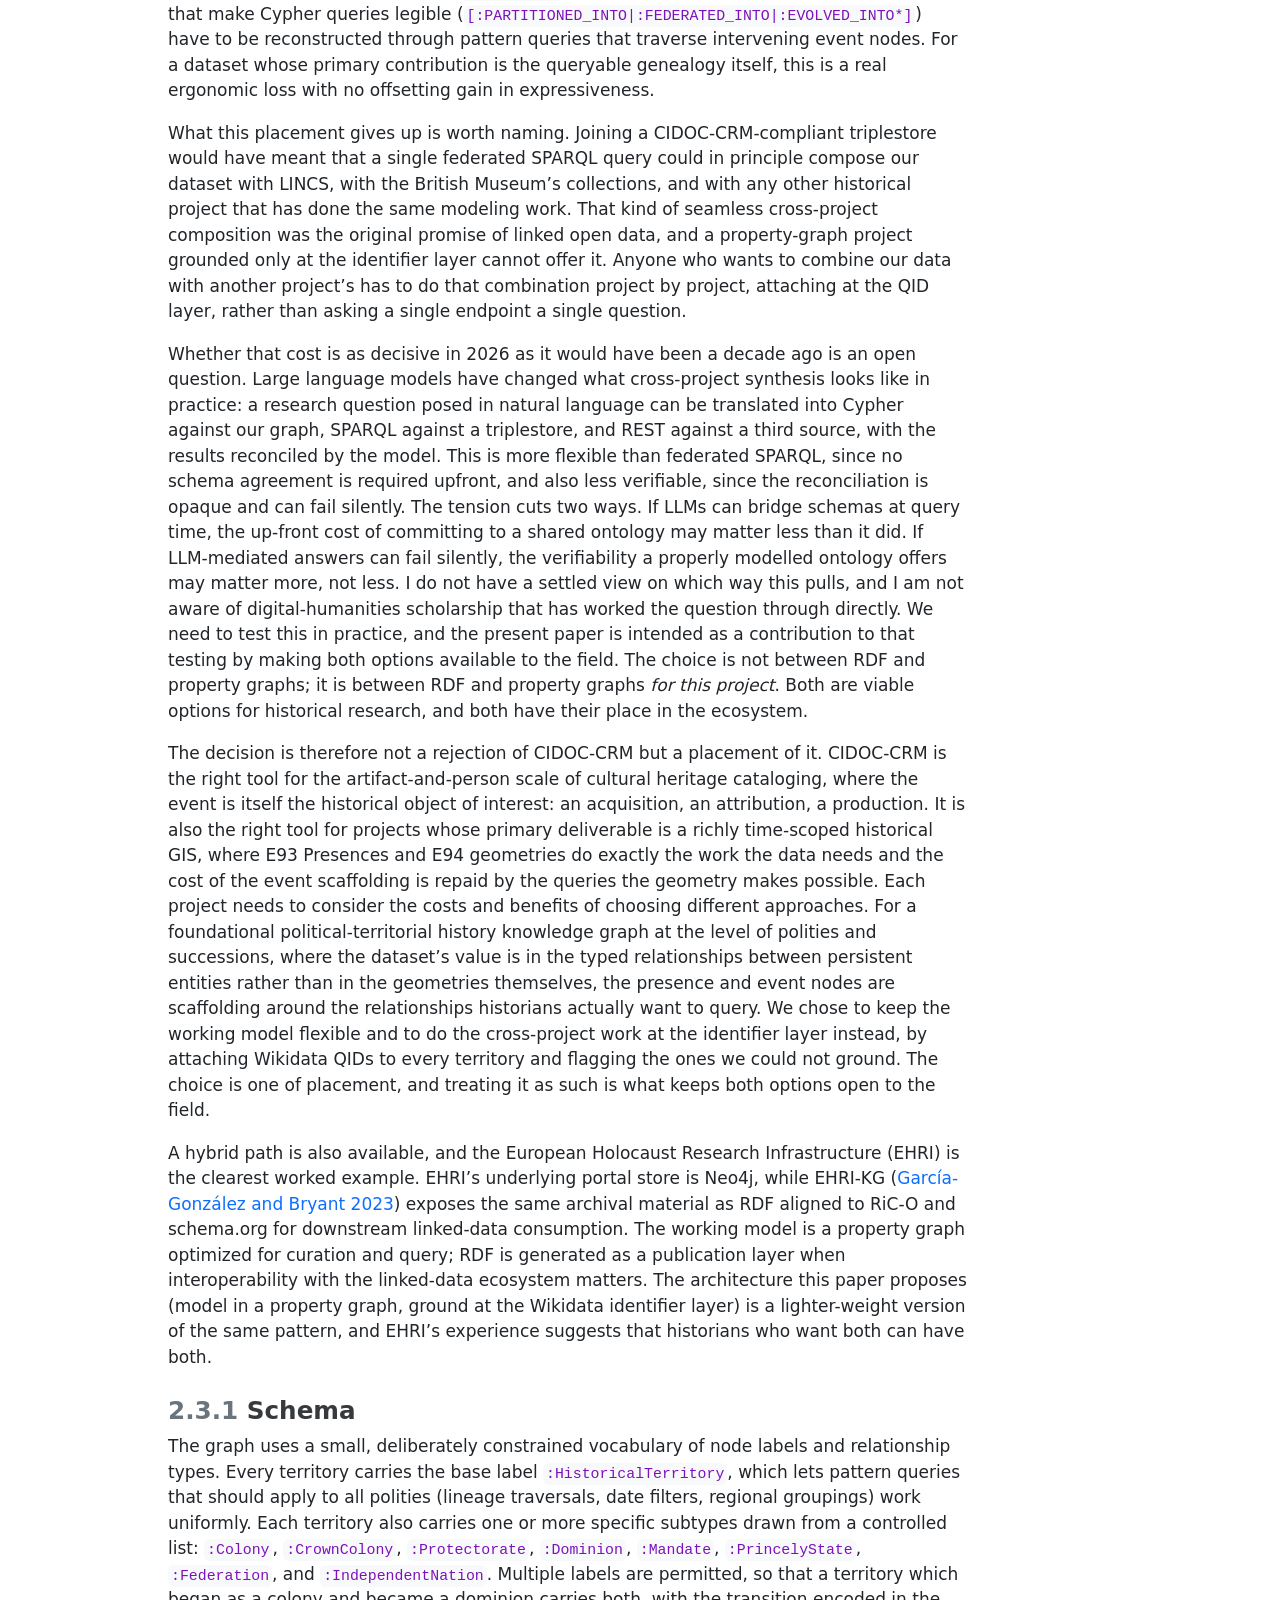
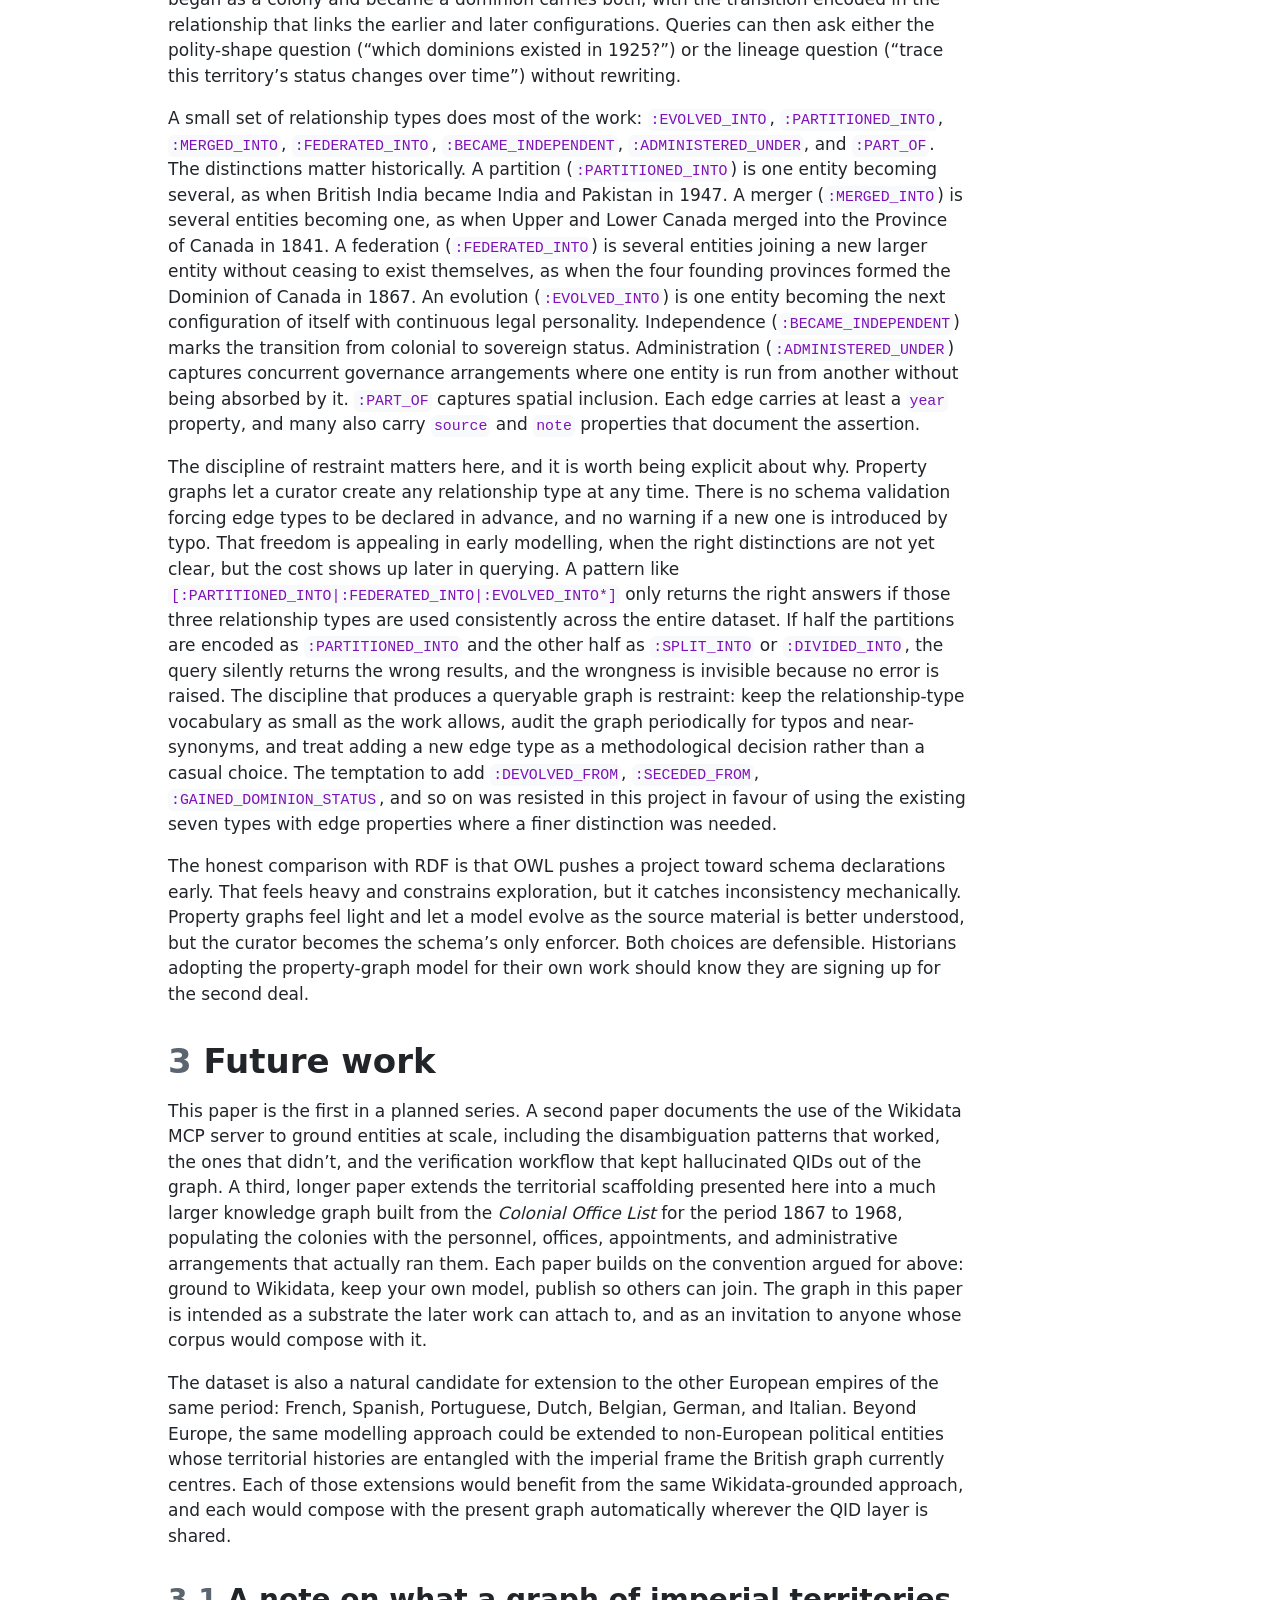
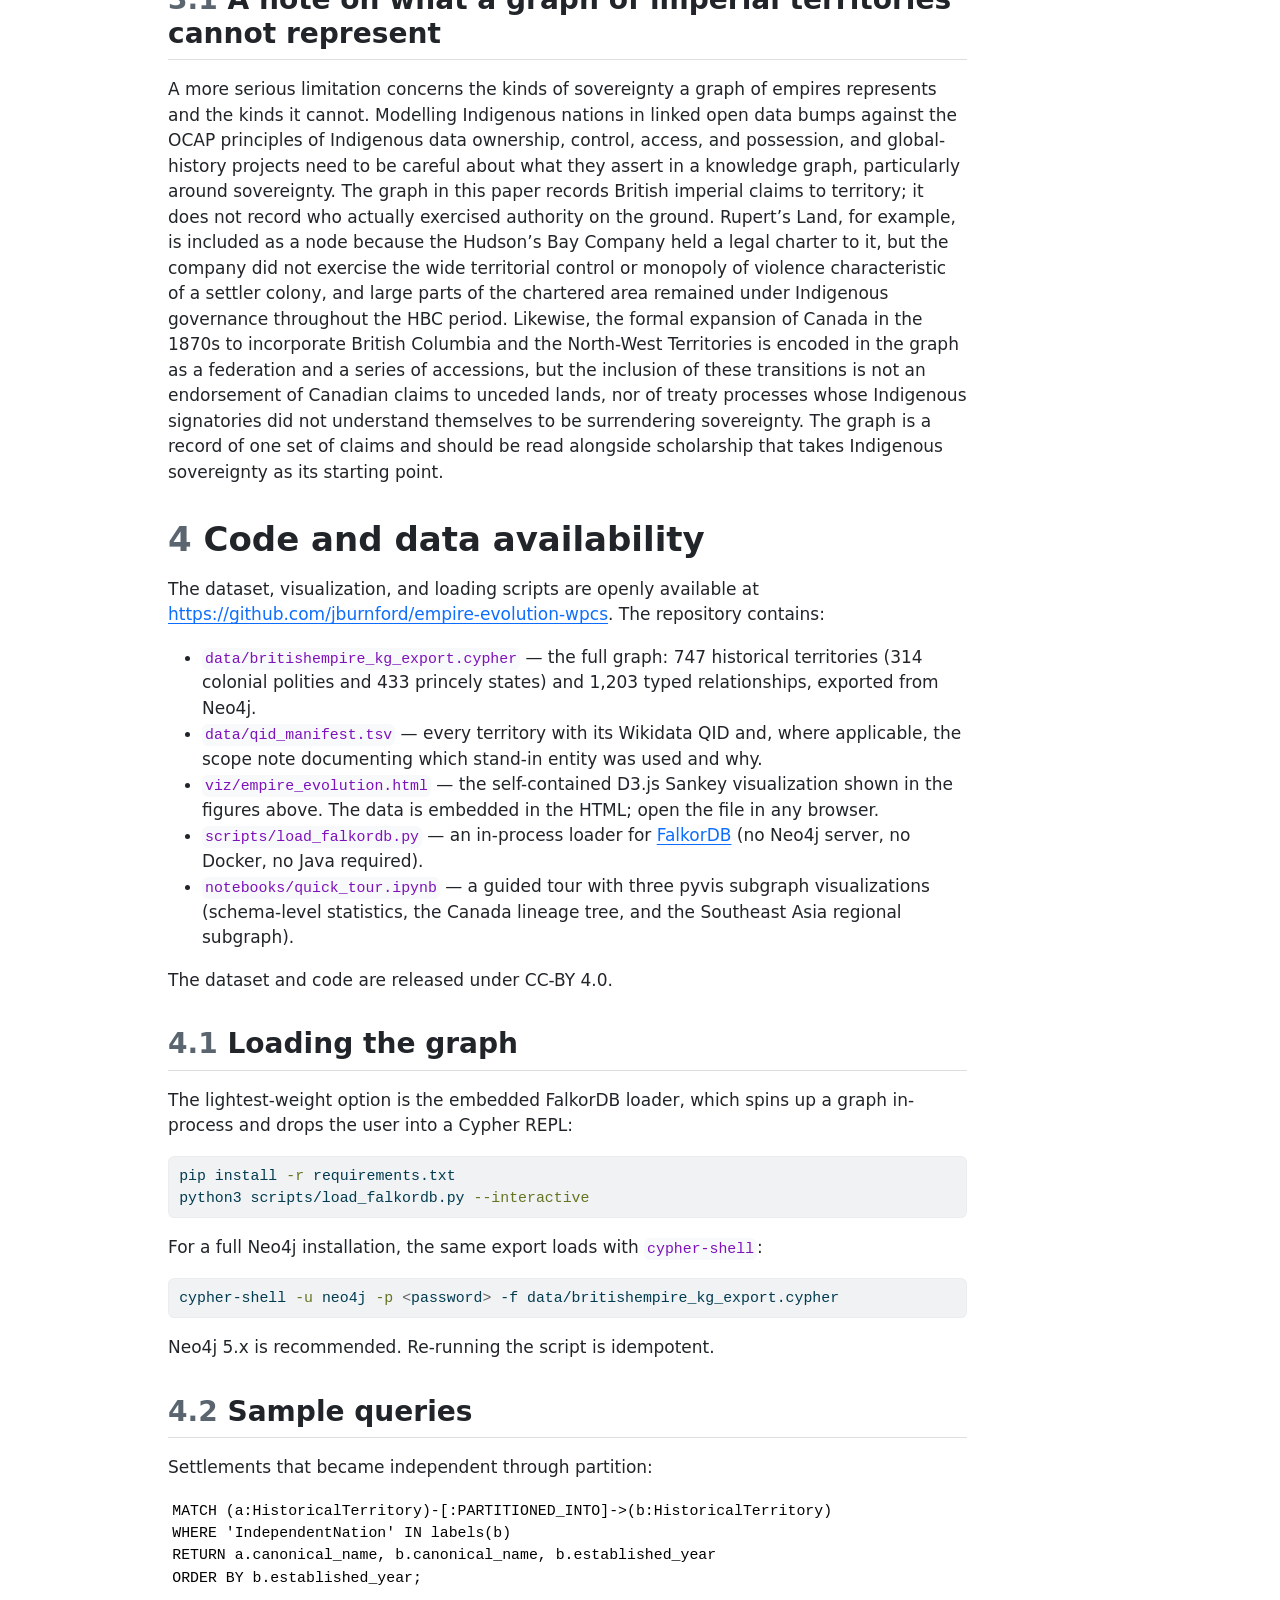
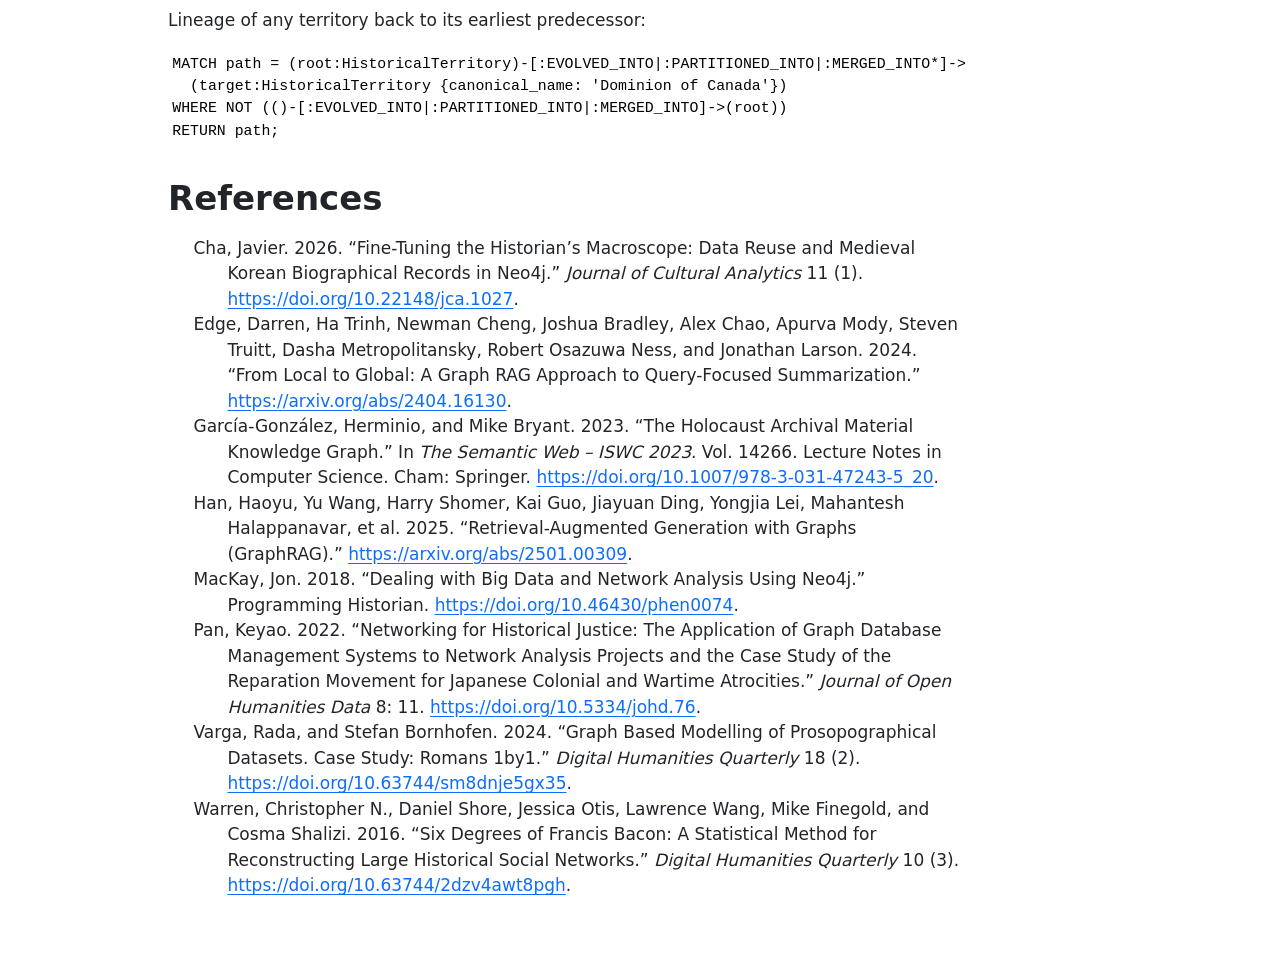
==== commit 8a66e55e: "Built site for gh-pages" ====
--- a/empire-evolution-wpcs.html
+++ b/empire-evolution-wpcs.html
@@ -129,7 +129,7 @@
 <header id="title-block-header" class="quarto-title-block default">
 <div class="quarto-title">
 <h1 class="title">A Cypher Knowledge Graph of British Imperial Territorial Evolution</h1>
-<p class="subtitle lead">Hybrid dataset paper and method note on knowledge graphs for historical research</p>
+<p class="subtitle lead">Wikidata and teamwork without teams in computational history</p>
 </div>
 
 
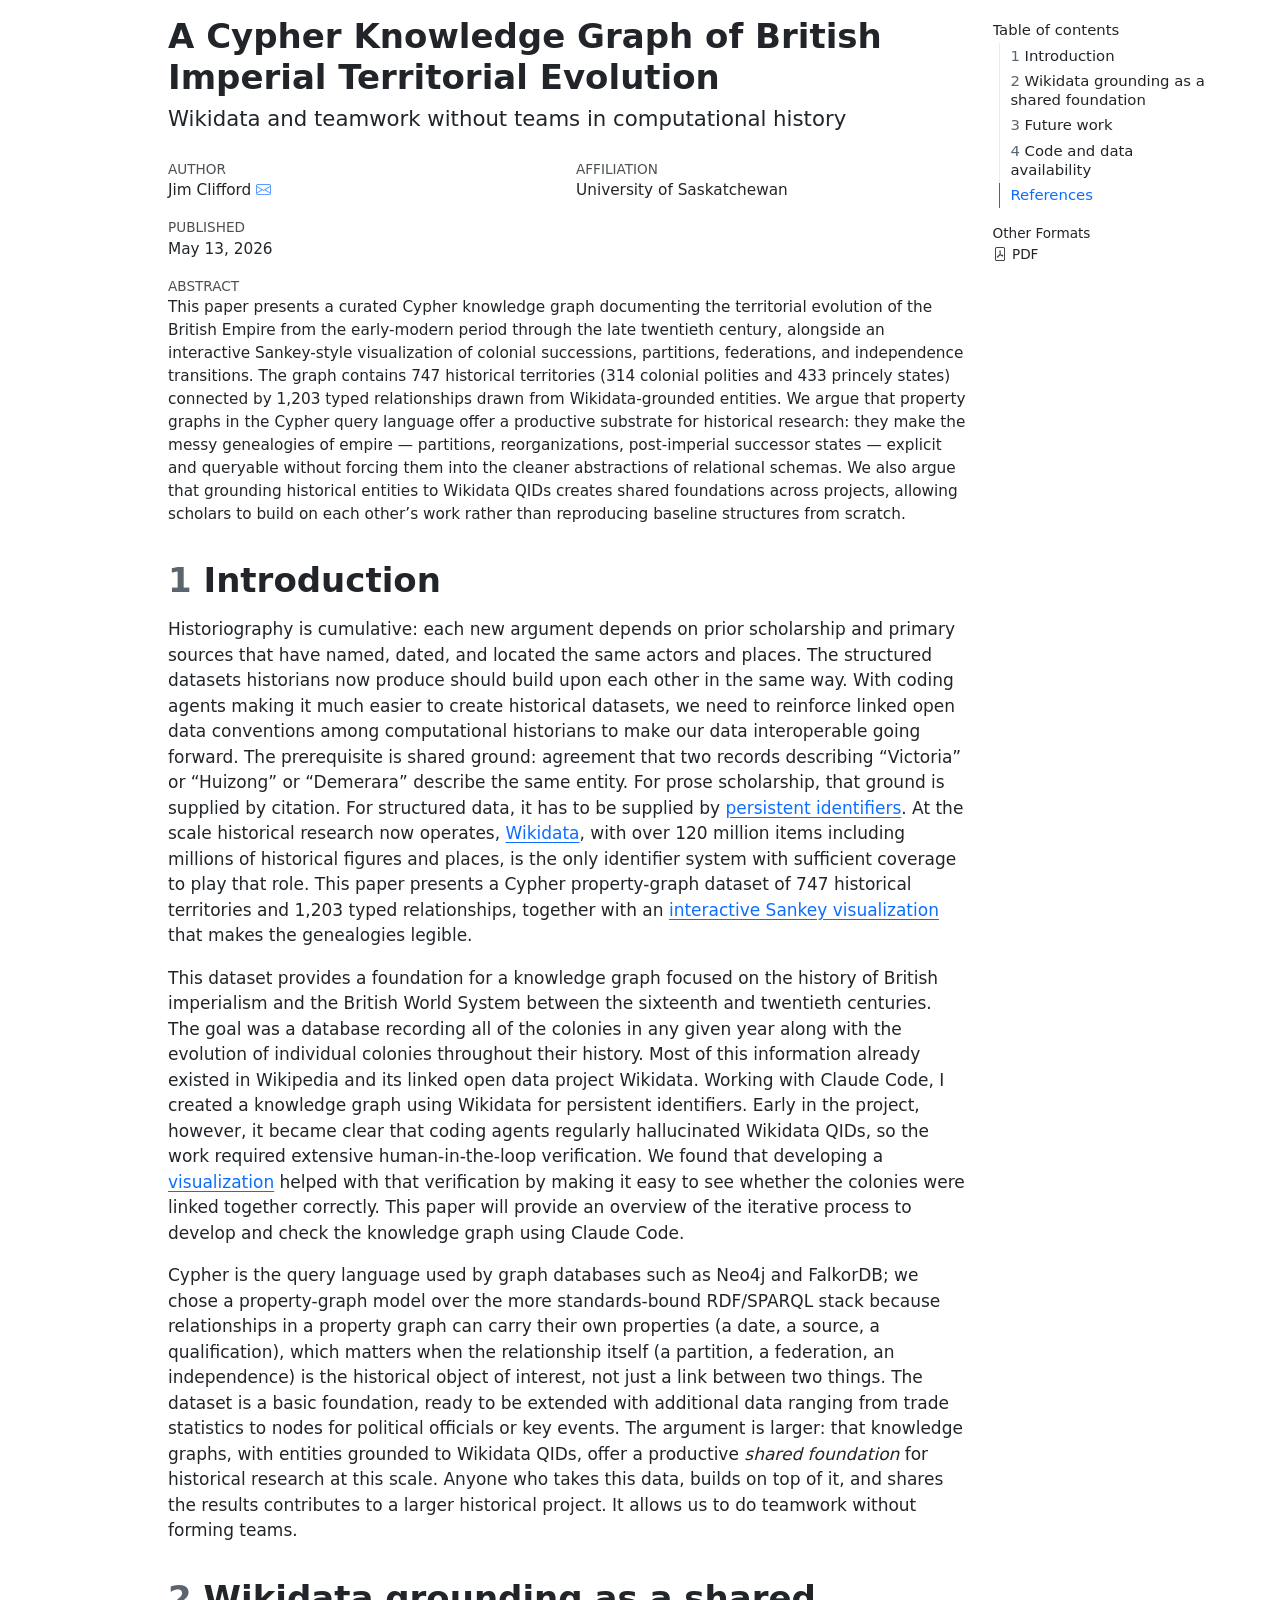
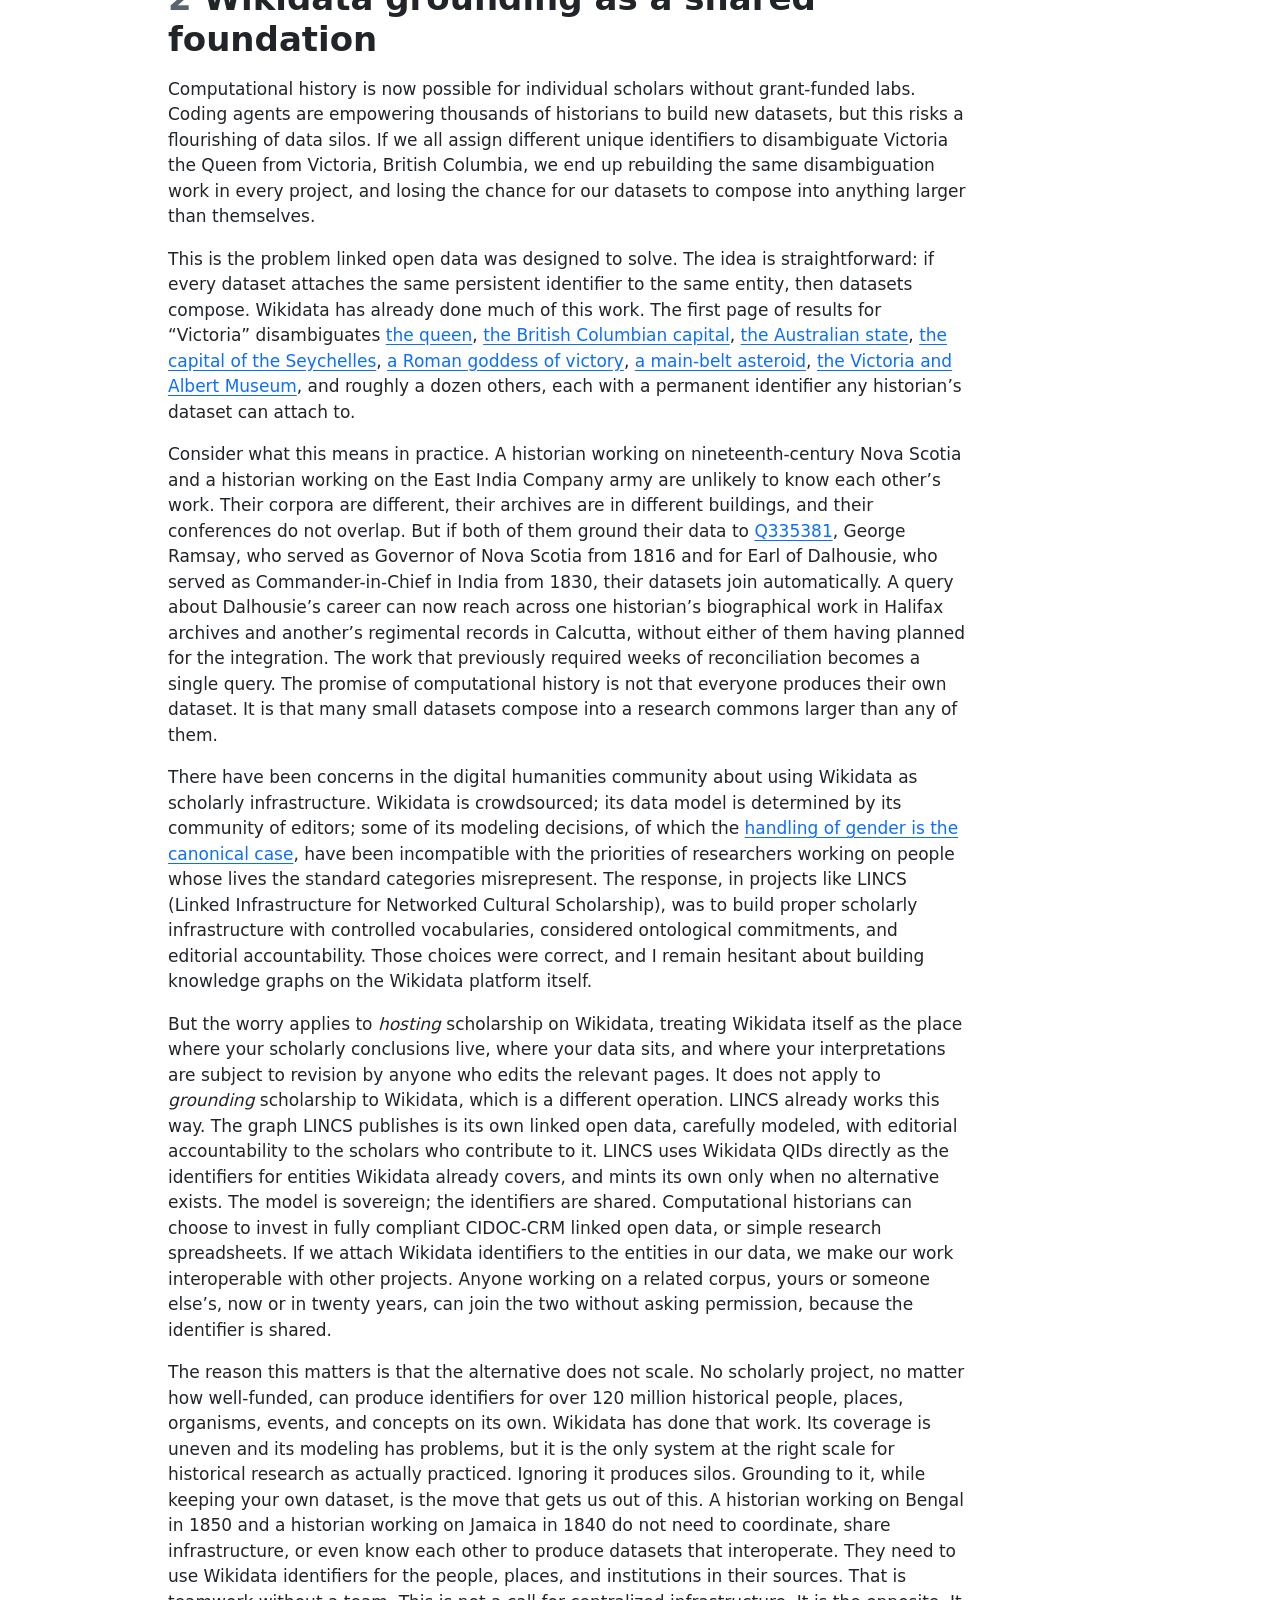
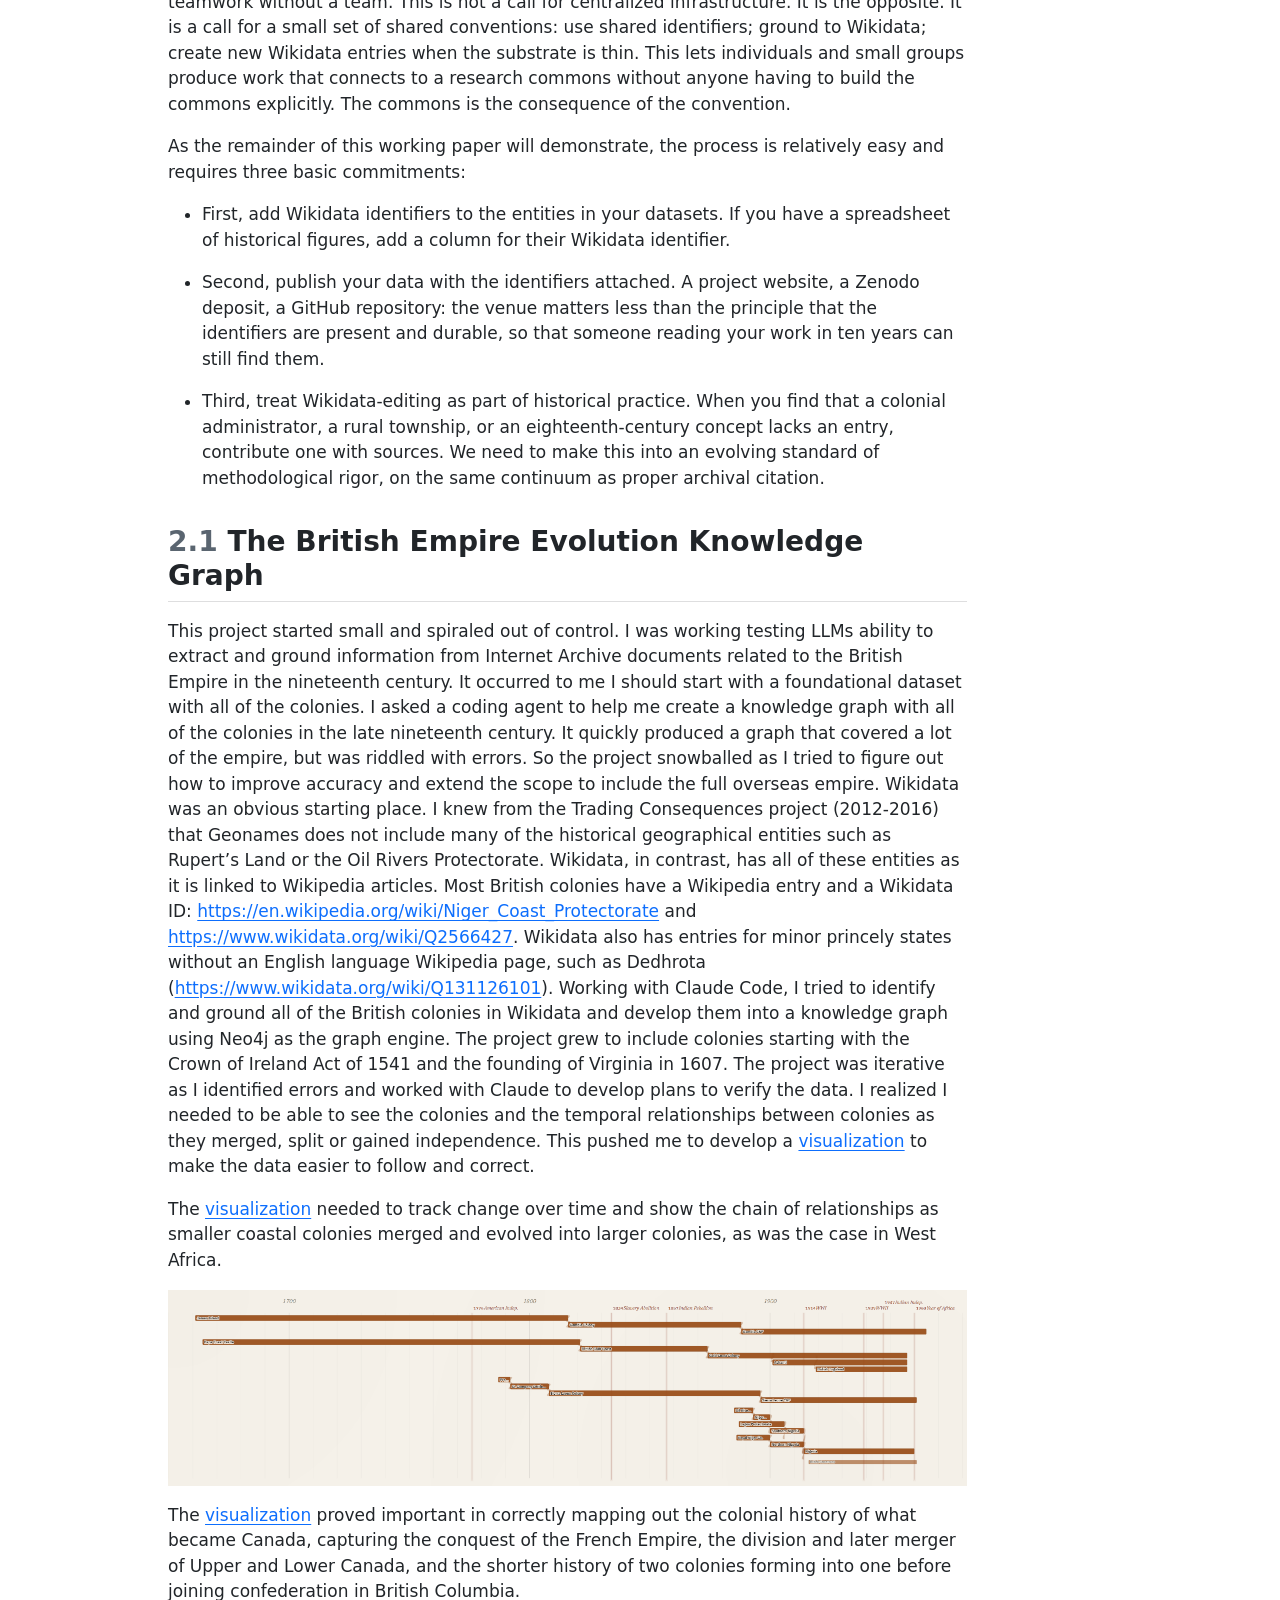
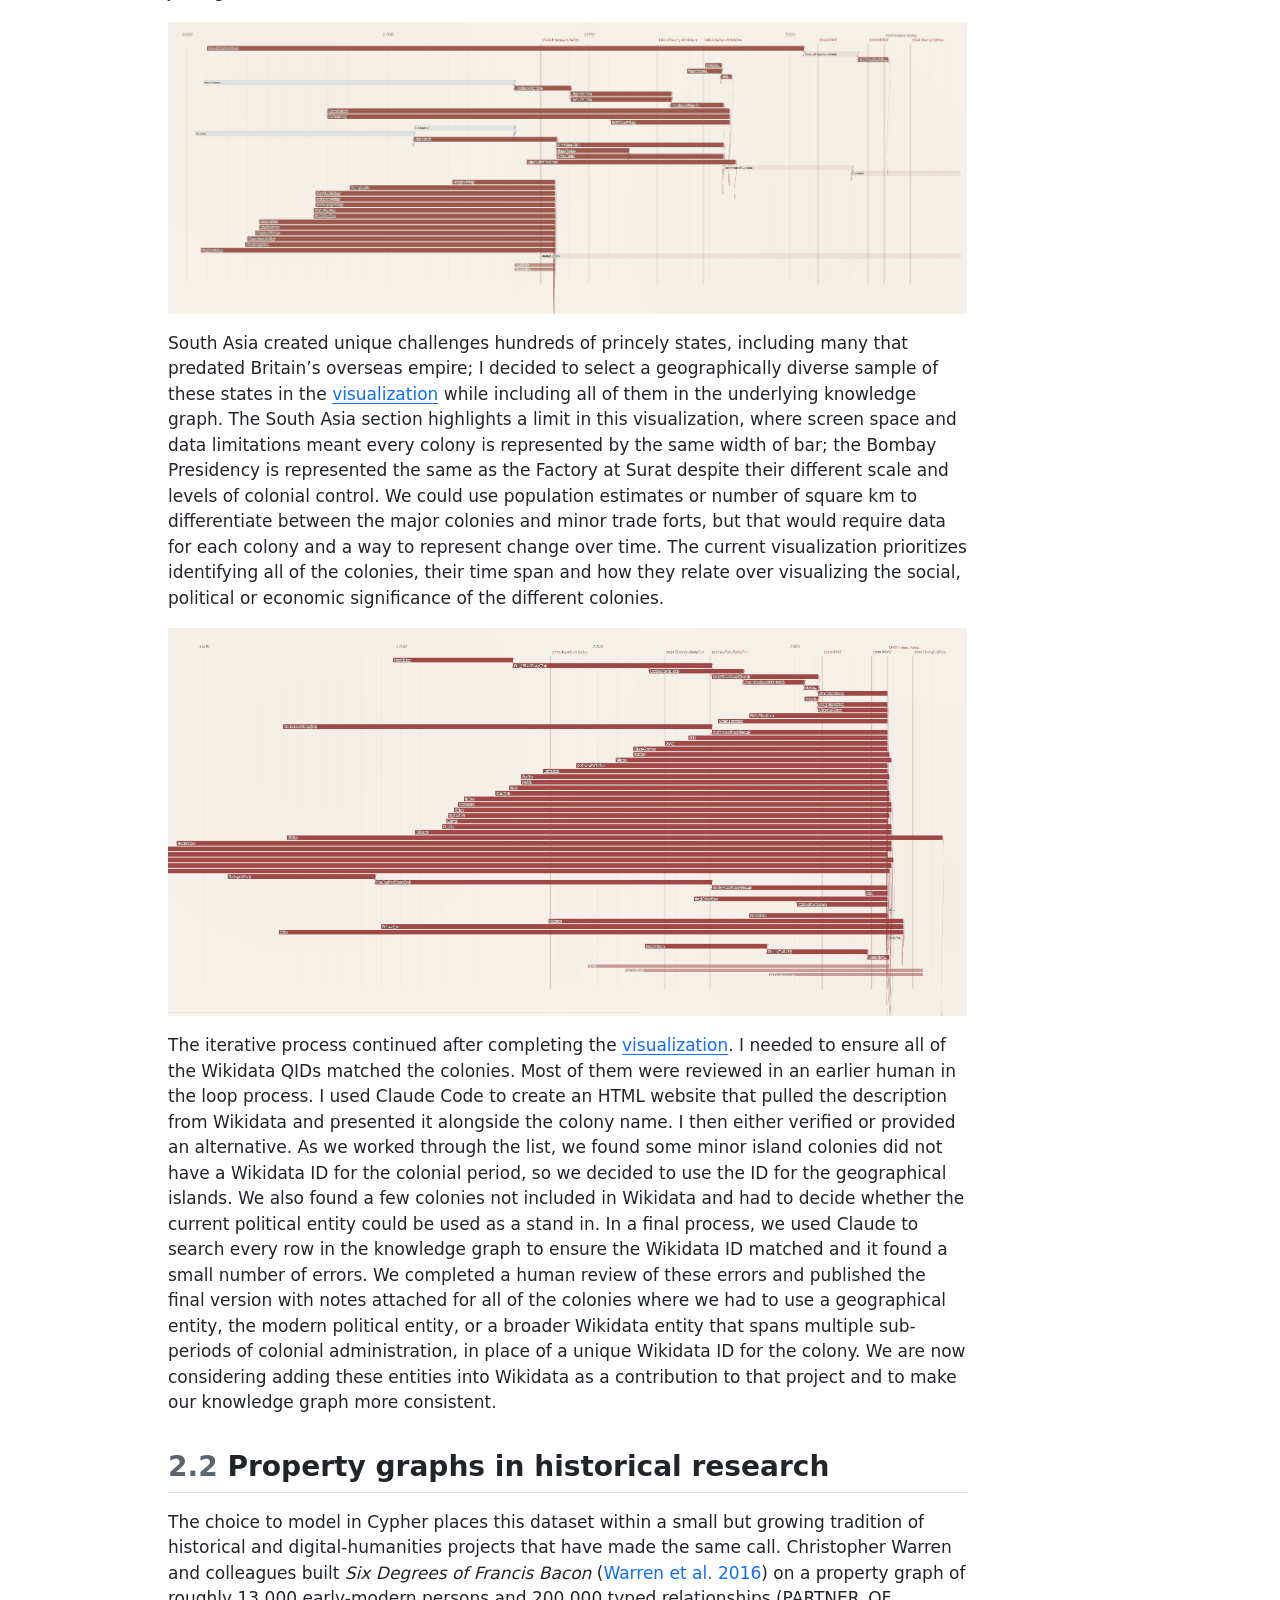
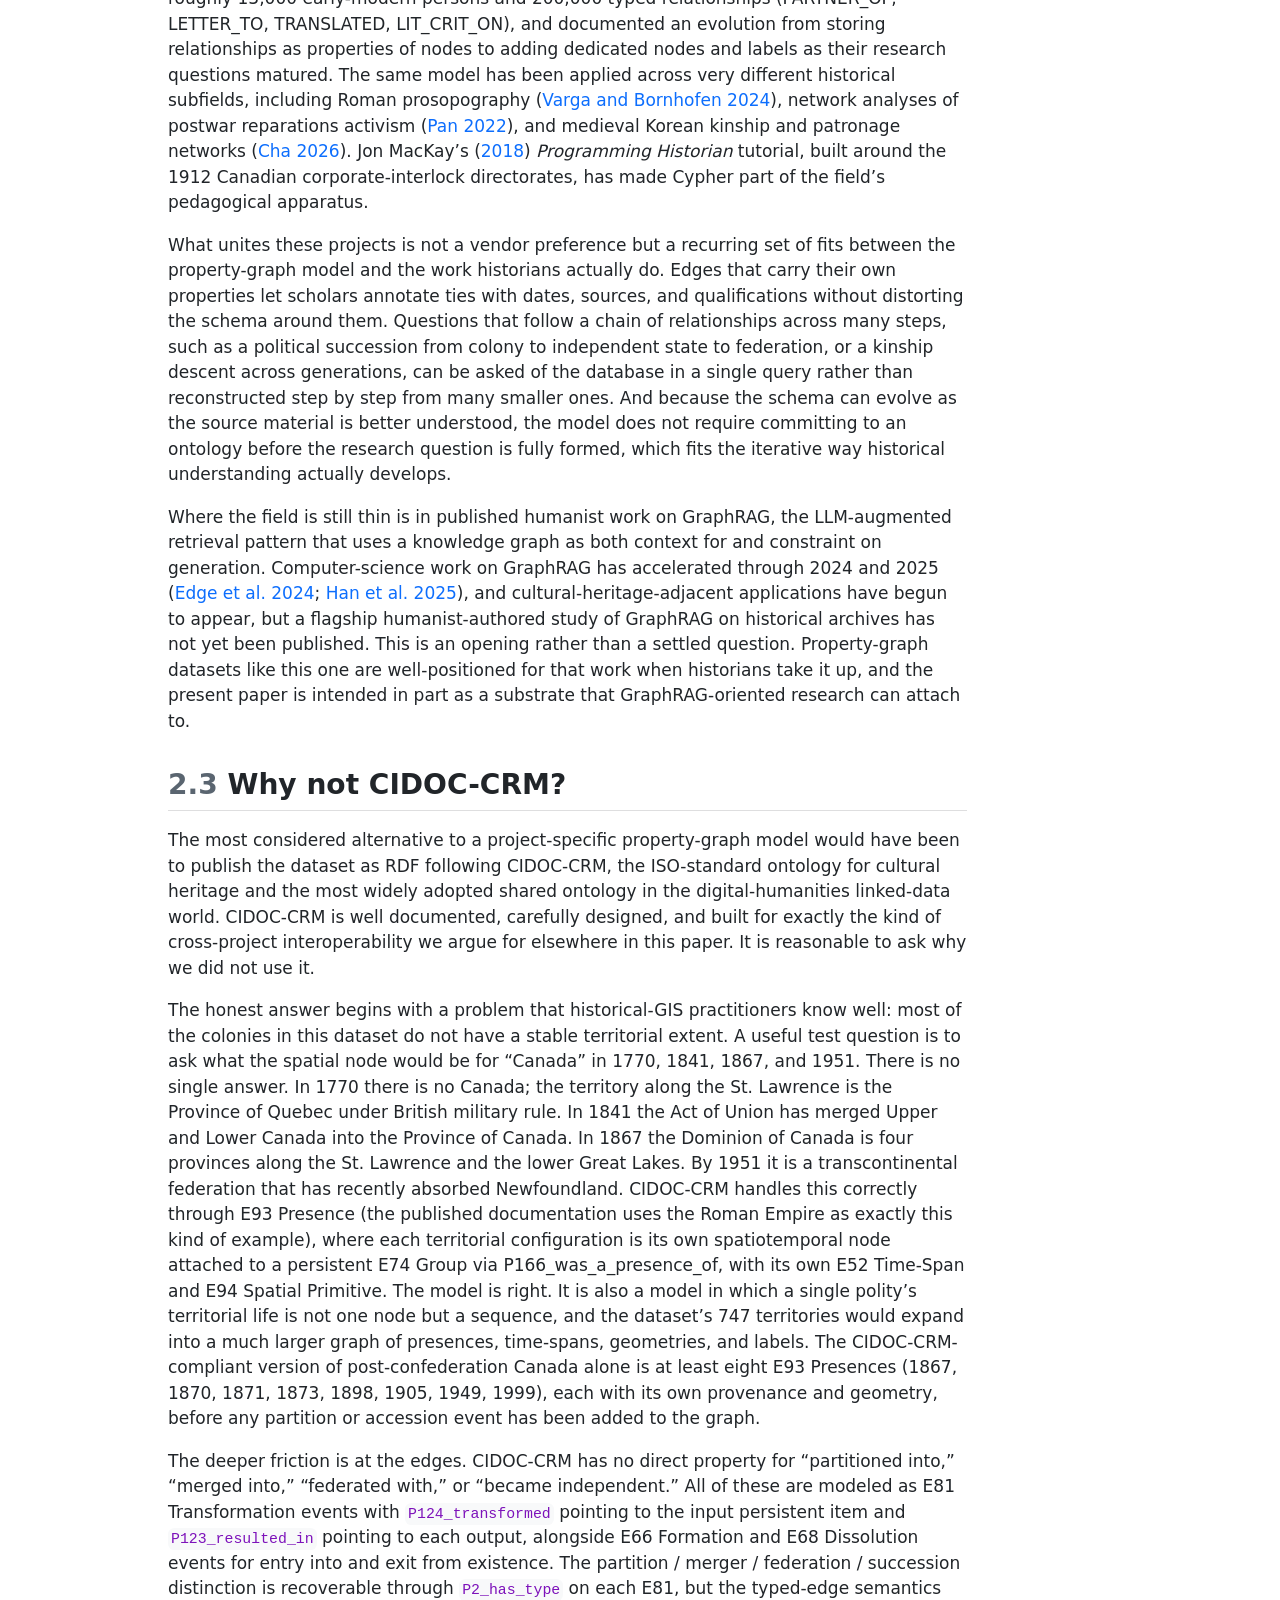
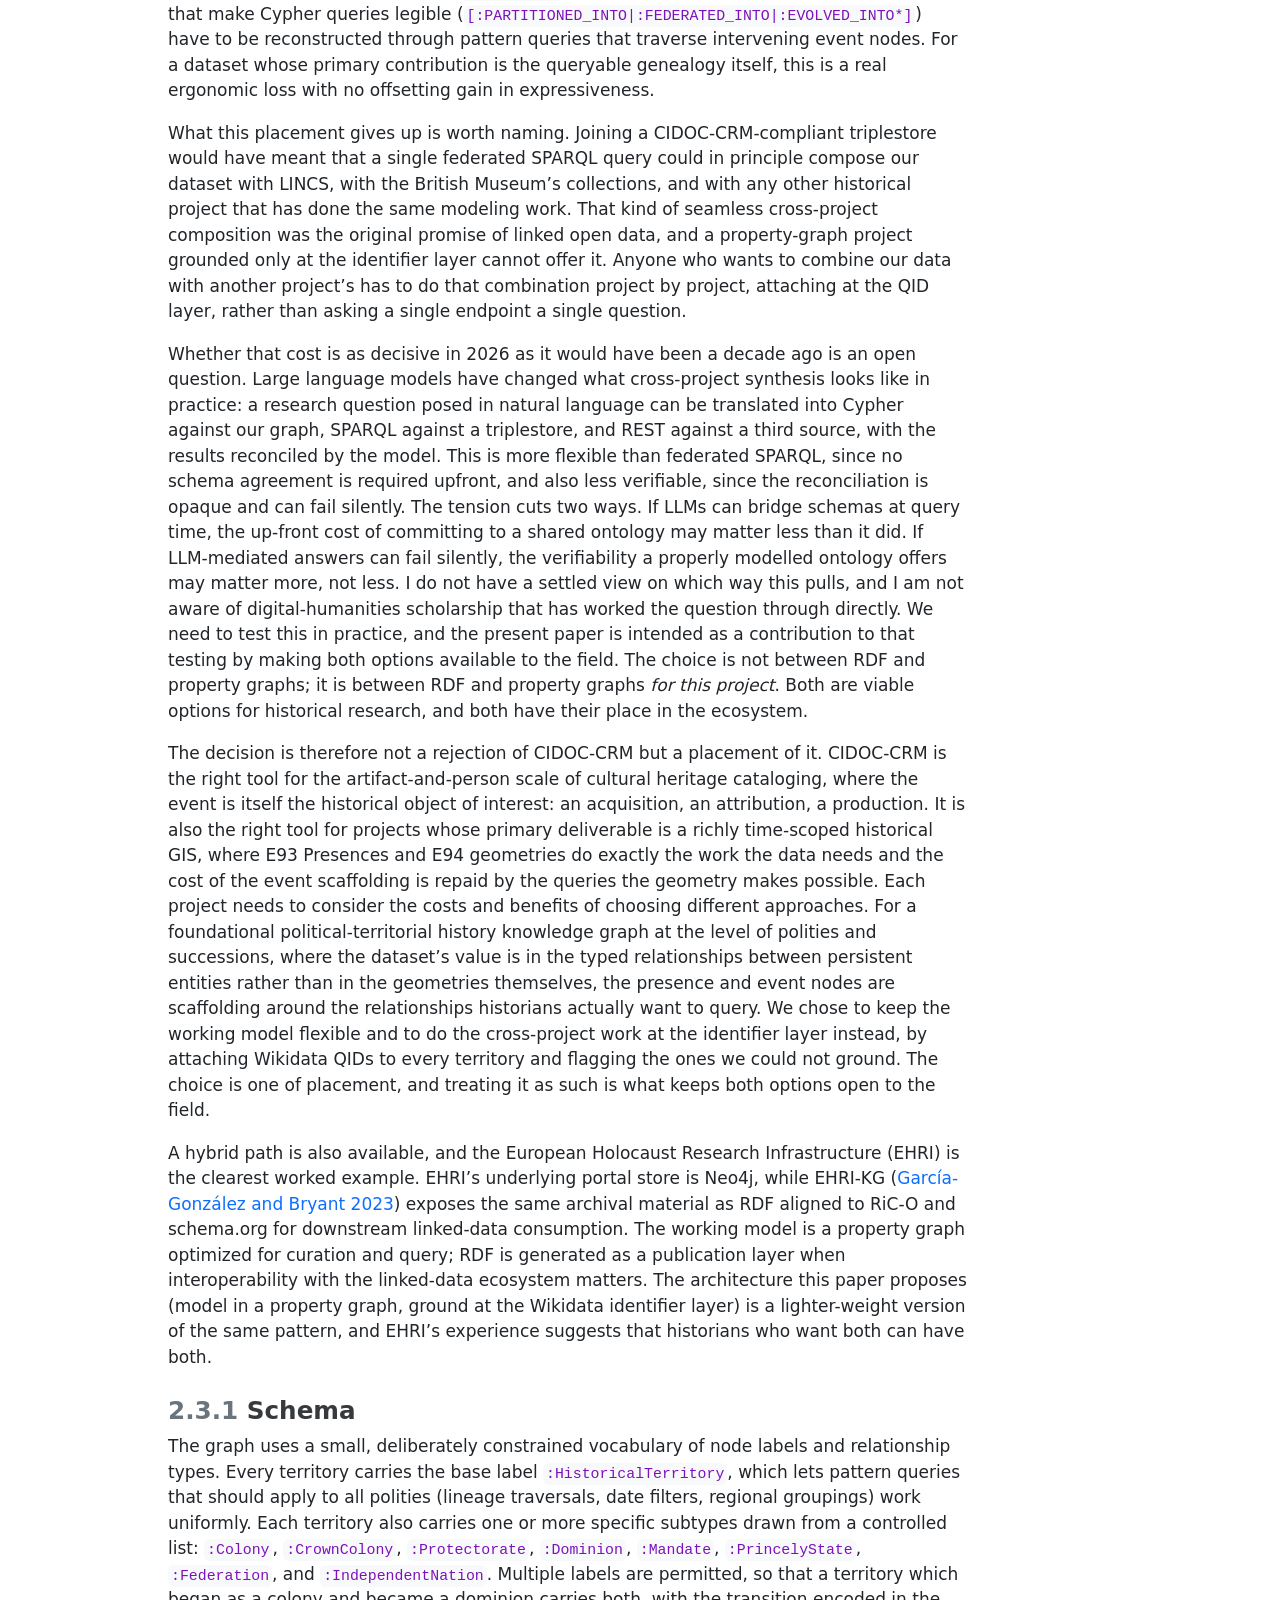
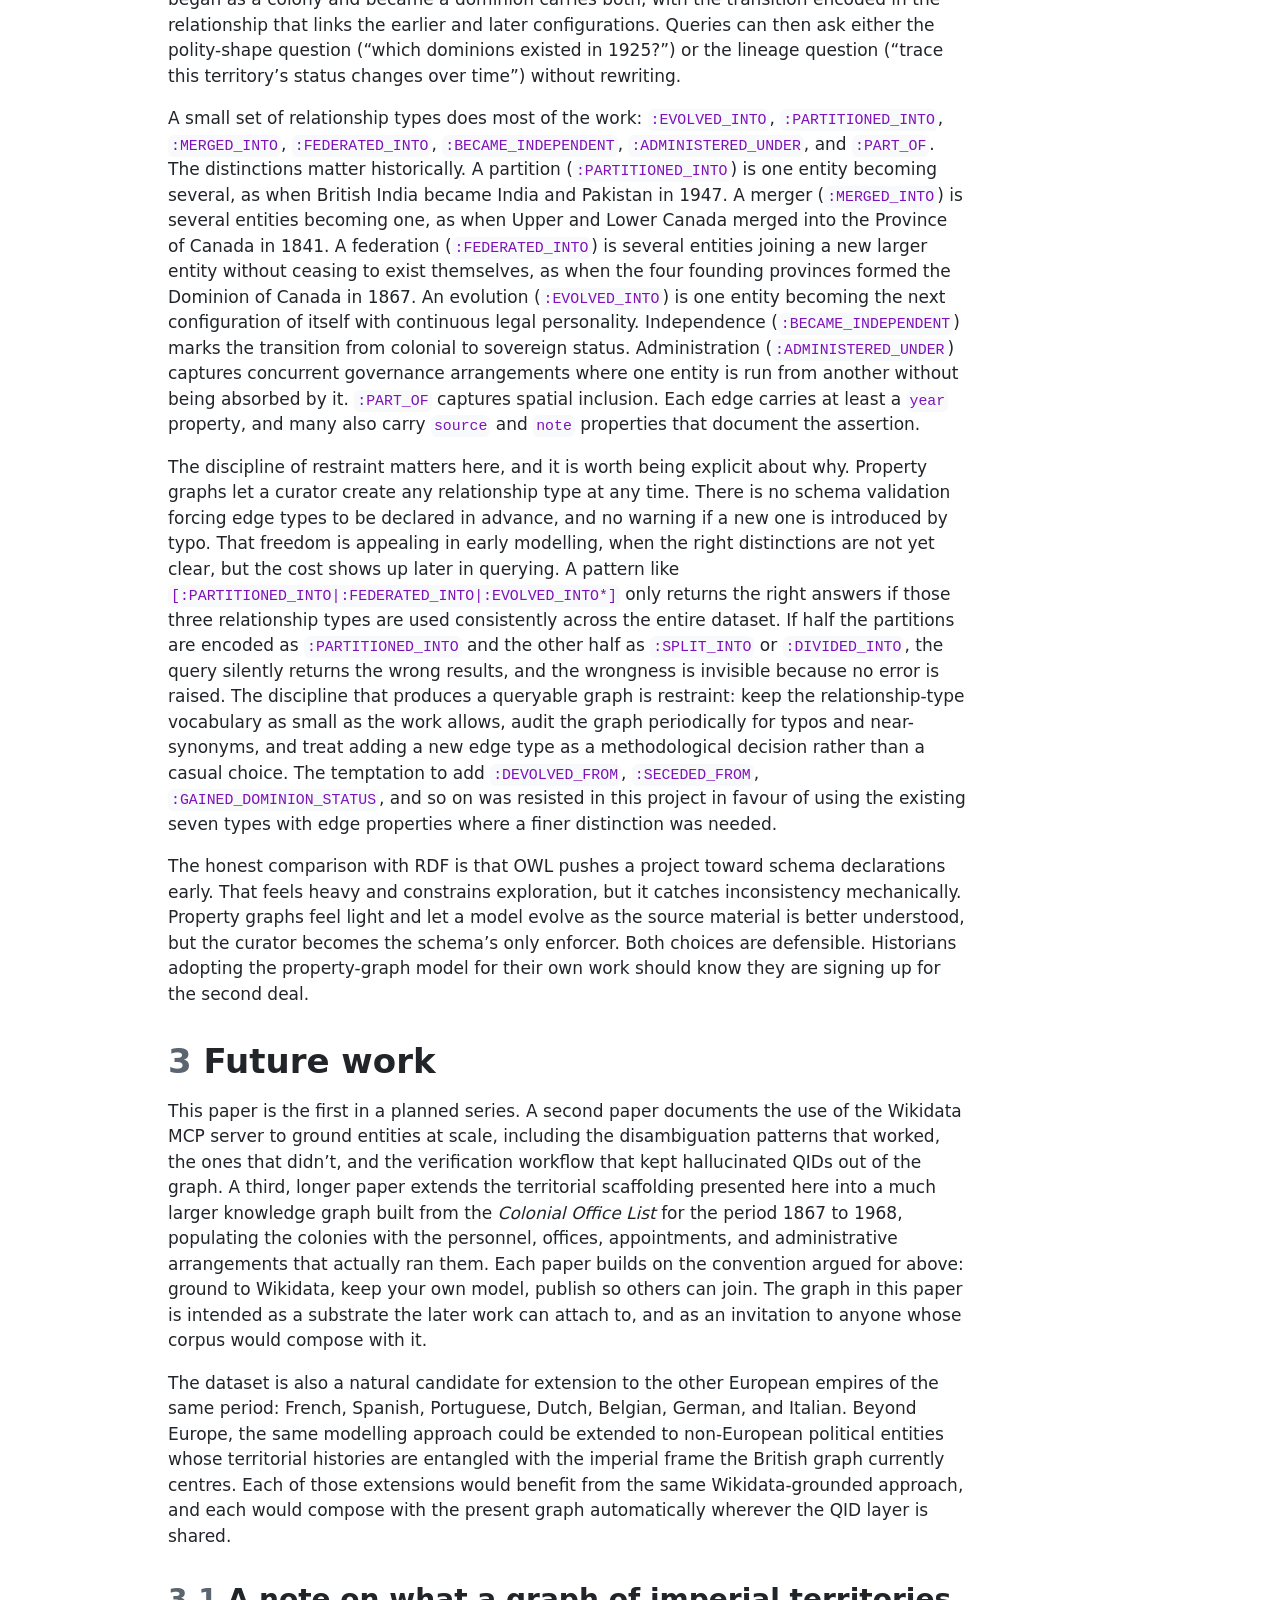
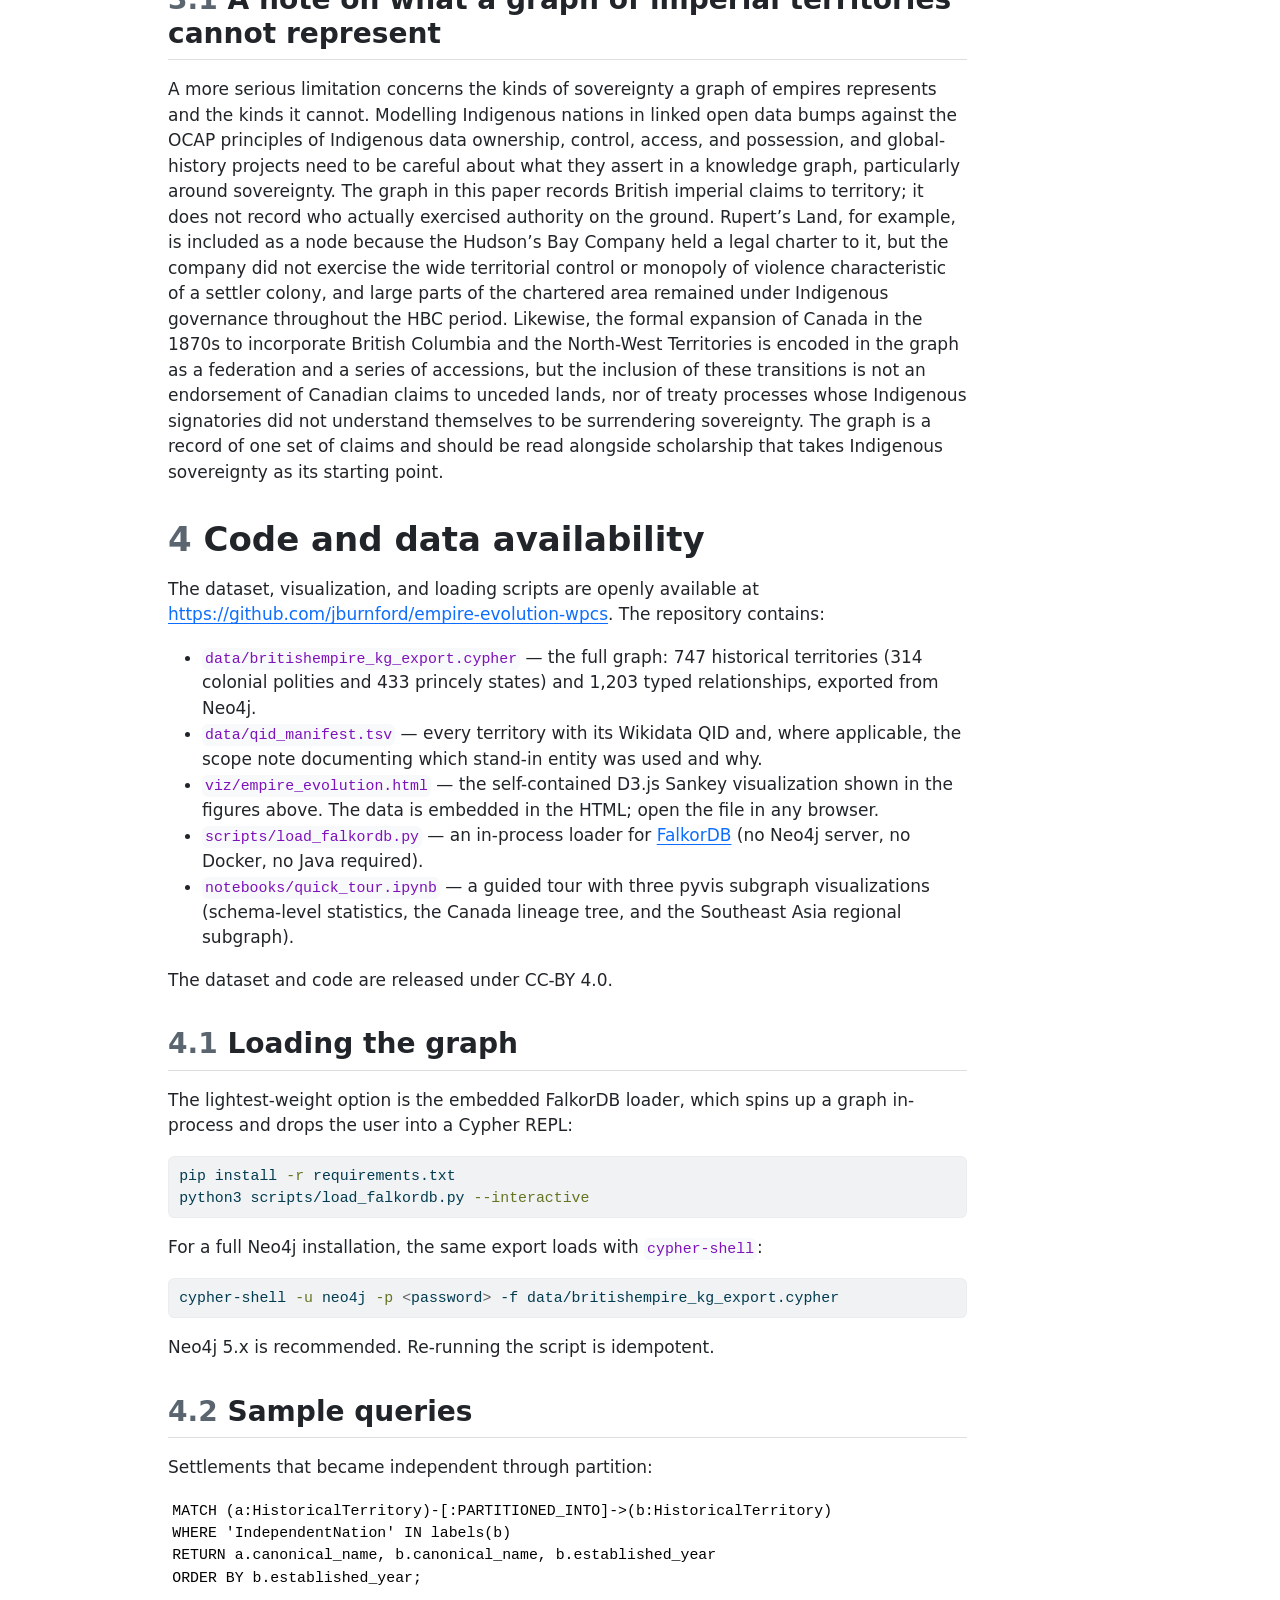
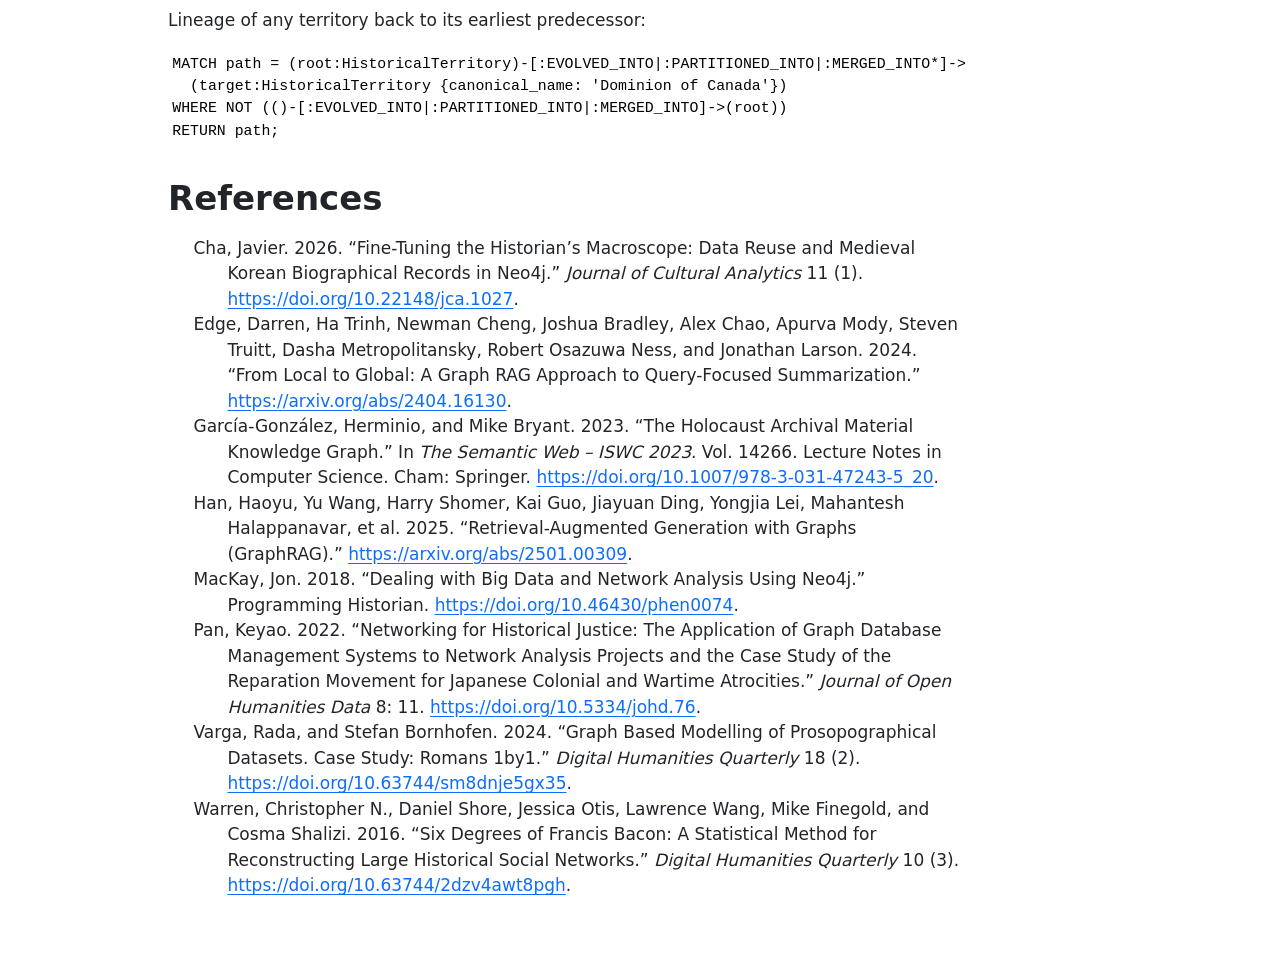
==== commit 78023ac8: "Built site for gh-pages" ====
--- a/empire-evolution-wpcs.html
+++ b/empire-evolution-wpcs.html
@@ -173,8 +173,8 @@
 
 <section id="introduction" class="level1" data-number="1">
 <h1 data-number="1"><span class="header-section-number">1</span> Introduction</h1>
-<p>Historiography is cumulative: each new argument depends on prior scholarship and primary sources that have named, dated, and located the same actors and places. The structured datasets historians now produce should build upon each other in the same way. With coding agents making it much easier to create historical datasets, we need to reinforce linked open data conventions among computational historians to make our data interoperable going forward. The prerequisite is shared ground: agreement that two records describing “Victoria” or “Huizong” or “Demerara” describe the same entity. For prose scholarship, that ground is supplied by citation. For structured data, it has to be supplied by <a href="https://en.wikipedia.org/wiki/Persistent_identifier">persistent identifiers</a>. At the scale historical research now operates, <a href="https://www.wikidata.org/wiki/Wikidata:Main_Page">Wikidata</a>, with over 120 million items including millions of historical figures and places, is the only identifier system with sufficient coverage to play that role. This paper presents a Cypher property-graph dataset of 747 historical territories and 1,203 typed relationships, together with an interactive Sankey visualization that makes the genealogies legible.</p>
-<p>This dataset provides a foundation for a knowledge graph focused on the history of British imperialism and the British World System between the sixteenth and twentieth centuries. The goal was a database recording all of the colonies in any given year along with the evolution of individual colonies throughout their history. Most of this information already existed in Wikipedia and its linked open data project Wikidata. Working with Claude Code, I created a knowledge graph using Wikidata for persistent identifiers. Early in the project, however, it became clear that coding agents regularly hallucinated Wikidata QIDs, so the work required extensive human-in-the-loop verification. We found that developing a visualization helped with that verification by making it easy to see whether the colonies were linked together correctly. This paper will provide an overview of the iterative process to develop and check the knowledge graph using Claude Code.</p>
+<p>Historiography is cumulative: each new argument depends on prior scholarship and primary sources that have named, dated, and located the same actors and places. The structured datasets historians now produce should build upon each other in the same way. With coding agents making it much easier to create historical datasets, we need to reinforce linked open data conventions among computational historians to make our data interoperable going forward. The prerequisite is shared ground: agreement that two records describing “Victoria” or “Huizong” or “Demerara” describe the same entity. For prose scholarship, that ground is supplied by citation. For structured data, it has to be supplied by <a href="https://en.wikipedia.org/wiki/Persistent_identifier">persistent identifiers</a>. At the scale historical research now operates, <a href="https://www.wikidata.org/wiki/Wikidata:Main_Page">Wikidata</a>, with over 120 million items including millions of historical figures and places, is the only identifier system with sufficient coverage to play that role. This paper presents a Cypher property-graph dataset of 747 historical territories and 1,203 typed relationships, together with an <a href="http://jimclifford.ca/empire-evolution-wpcs/viz/empire_evolution.html">interactive Sankey visualization</a> that makes the genealogies legible.</p>
+<p>This dataset provides a foundation for a knowledge graph focused on the history of British imperialism and the British World System between the sixteenth and twentieth centuries. The goal was a database recording all of the colonies in any given year along with the evolution of individual colonies throughout their history. Most of this information already existed in Wikipedia and its linked open data project Wikidata. Working with Claude Code, I created a knowledge graph using Wikidata for persistent identifiers. Early in the project, however, it became clear that coding agents regularly hallucinated Wikidata QIDs, so the work required extensive human-in-the-loop verification. We found that developing a <a href="http://jimclifford.ca/empire-evolution-wpcs/viz/empire_evolution.html">visualization</a> helped with that verification by making it easy to see whether the colonies were linked together correctly. This paper will provide an overview of the iterative process to develop and check the knowledge graph using Claude Code.</p>
 <p>Cypher is the query language used by graph databases such as Neo4j and FalkorDB; we chose a property-graph model over the more standards-bound RDF/SPARQL stack because relationships in a property graph can carry their own properties (a date, a source, a qualification), which matters when the relationship itself (a partition, a federation, an independence) is the historical object of interest, not just a link between two things. The dataset is a basic foundation, ready to be extended with additional data ranging from trade statistics to nodes for political officials or key events. The argument is larger: that knowledge graphs, with entities grounded to Wikidata QIDs, offer a productive <em>shared foundation</em> for historical research at this scale. Anyone who takes this data, builds on top of it, and shares the results contributes to a larger historical project. It allows us to do teamwork without forming teams.</p>
 </section>
 <section id="wikidata-grounding-as-a-shared-foundation" class="level1" data-number="2">
@@ -193,14 +193,14 @@
 </ul>
 <section id="the-british-empire-evolution-knowledge-graph" class="level2" data-number="2.1">
 <h2 data-number="2.1" class="anchored" data-anchor-id="the-british-empire-evolution-knowledge-graph"><span class="header-section-number">2.1</span> The British Empire Evolution Knowledge Graph</h2>
-<p>This project started small and spiraled out of control. I was working testing LLMs ability to extract and ground information from Internet Archive documents related to the British Empire in the nineteenth century. It occurred to me I should start with a foundational dataset with all of the colonies. I asked a coding agent to help me create a knowledge graph with all of the colonies in the late nineteenth century. It quickly produced a graph that covered a lot of the empire, but was riddled with errors. So the project snowballed as I tried to figure out how to improve accuracy and extend the scope to include the full overseas empire. Wikidata was an obvious starting place. I knew from the Trading Consequences project (2012-2016) that Geonames does not include many of the historical geographical entities such as Rupert’s Land or the Oil Rivers Protectorate. Wikidata, in contrast, has all of these entities as it is linked to Wikipedia articles. Most British colonies have a Wikipedia entry and a Wikidata ID: <a href="https://en.wikipedia.org/wiki/Niger_Coast_Protectorate" class="uri">https://en.wikipedia.org/wiki/Niger_Coast_Protectorate</a> and <a href="https://www.wikidata.org/wiki/Q2566427" class="uri">https://www.wikidata.org/wiki/Q2566427</a>. Wikidata also has entries for minor princely states without an English language Wikipedia page, such as Dedhrota (<a href="https://www.wikidata.org/wiki/Q131126101" class="uri">https://www.wikidata.org/wiki/Q131126101</a>). Working with Claude Code, I tried to identify and ground all of the British colonies in Wikidata and develop them into a knowledge graph using Neo4j as the graph engine. The project grew to include colonies starting with the Crown of Ireland Act of 1541 and the founding of Virginia in 1607. The project was iterative as I identified errors and worked with Claude to develop plans to verify the data. I realized I needed to be able to see the colonies and the temporal relationships between colonies as they merged, split or gained independence. This pushed me to develop a visualization to make the data easier to follow and correct.</p>
-<p>The visualization needed to track change over time and show the chain of relationships as smaller coastal colonies merged and evolved into larger colonies, as was the case in West Africa.</p>
+<p>This project started small and spiraled out of control. I was working testing LLMs ability to extract and ground information from Internet Archive documents related to the British Empire in the nineteenth century. It occurred to me I should start with a foundational dataset with all of the colonies. I asked a coding agent to help me create a knowledge graph with all of the colonies in the late nineteenth century. It quickly produced a graph that covered a lot of the empire, but was riddled with errors. So the project snowballed as I tried to figure out how to improve accuracy and extend the scope to include the full overseas empire. Wikidata was an obvious starting place. I knew from the Trading Consequences project (2012-2016) that Geonames does not include many of the historical geographical entities such as Rupert’s Land or the Oil Rivers Protectorate. Wikidata, in contrast, has all of these entities as it is linked to Wikipedia articles. Most British colonies have a Wikipedia entry and a Wikidata ID: <a href="https://en.wikipedia.org/wiki/Niger_Coast_Protectorate" class="uri">https://en.wikipedia.org/wiki/Niger_Coast_Protectorate</a> and <a href="https://www.wikidata.org/wiki/Q2566427" class="uri">https://www.wikidata.org/wiki/Q2566427</a>. Wikidata also has entries for minor princely states without an English language Wikipedia page, such as Dedhrota (<a href="https://www.wikidata.org/wiki/Q131126101" class="uri">https://www.wikidata.org/wiki/Q131126101</a>). Working with Claude Code, I tried to identify and ground all of the British colonies in Wikidata and develop them into a knowledge graph using Neo4j as the graph engine. The project grew to include colonies starting with the Crown of Ireland Act of 1541 and the founding of Virginia in 1607. The project was iterative as I identified errors and worked with Claude to develop plans to verify the data. I realized I needed to be able to see the colonies and the temporal relationships between colonies as they merged, split or gained independence. This pushed me to develop a <a href="http://jimclifford.ca/empire-evolution-wpcs/viz/empire_evolution.html">visualization</a> to make the data easier to follow and correct.</p>
+<p>The <a href="http://jimclifford.ca/empire-evolution-wpcs/viz/empire_evolution.html">visualization</a> needed to track change over time and show the chain of relationships as smaller coastal colonies merged and evolved into larger colonies, as was the case in West Africa.</p>
 <p><img src="images/paste-1.png" class="img-fluid"></p>
-<p>The visualization proved important in correctly mapping out the colonial history of what became Canada, capturing the conquest of the French Empire, the division and later merger of Upper and Lower Canada, and the shorter history of two colonies forming into one before joining confederation in British Columbia.</p>
+<p>The <a href="http://jimclifford.ca/empire-evolution-wpcs/viz/empire_evolution.html">visualization</a> proved important in correctly mapping out the colonial history of what became Canada, capturing the conquest of the French Empire, the division and later merger of Upper and Lower Canada, and the shorter history of two colonies forming into one before joining confederation in British Columbia.</p>
 <p><img src="images/paste-2.png" class="img-fluid"></p>
-<p>South Asia created unique challenges hundreds of princely states, including many that predated Britain’s overseas empire; I decided to select a geographically diverse sample of these states in the visualization while including all of them in the underlying knowledge graph. The South Asia section highlights a limit in this visualization, where screen space and data limitations meant every colony is represented by the same width of bar; the Bombay Presidency is represented the same as the Factory at Surat despite their different scale and levels of colonial control. We could use population estimates or number of square km to differentiate between the major colonies and minor trade forts, but that would require data for each colony and a way to represent change over time. The current visualization prioritizes identifying all of the colonies, their time span and how they relate over visualizing the social, political or economic significance of the different colonies.</p>
+<p>South Asia created unique challenges hundreds of princely states, including many that predated Britain’s overseas empire; I decided to select a geographically diverse sample of these states in the <a href="http://jimclifford.ca/empire-evolution-wpcs/viz/empire_evolution.html">visualization</a> while including all of them in the underlying knowledge graph. The South Asia section highlights a limit in this visualization, where screen space and data limitations meant every colony is represented by the same width of bar; the Bombay Presidency is represented the same as the Factory at Surat despite their different scale and levels of colonial control. We could use population estimates or number of square km to differentiate between the major colonies and minor trade forts, but that would require data for each colony and a way to represent change over time. The current visualization prioritizes identifying all of the colonies, their time span and how they relate over visualizing the social, political or economic significance of the different colonies.</p>
 <p><img src="images/paste-3.png" class="img-fluid"></p>
-<p>The iterative process continued after completing the visualization. I needed to ensure all of the Wikidata QIDs matched the colonies. Most of them were reviewed in an earlier human in the loop process. I used Claude Code to create an HTML website that pulled the description from Wikidata and presented it alongside the colony name. I then either verified or provided an alternative. As we worked through the list, we found some minor island colonies did not have a Wikidata ID for the colonial period, so we decided to use the ID for the geographical islands. We also found a few colonies not included in Wikidata and had to decide whether the current political entity could be used as a stand in. In a final process, we used Claude to search every row in the knowledge graph to ensure the Wikidata ID matched and it found a small number of errors. We completed a human review of these errors and published the final version with notes attached for all of the colonies where we had to use a geographical entity, the modern political entity, or a broader Wikidata entity that spans multiple sub-periods of colonial administration, in place of a unique Wikidata ID for the colony. We are now considering adding these entities into Wikidata as a contribution to that project and to make our knowledge graph more consistent.</p>
+<p>The iterative process continued after completing the <a href="http://jimclifford.ca/empire-evolution-wpcs/viz/empire_evolution.html">visualization</a>. I needed to ensure all of the Wikidata QIDs matched the colonies. Most of them were reviewed in an earlier human in the loop process. I used Claude Code to create an HTML website that pulled the description from Wikidata and presented it alongside the colony name. I then either verified or provided an alternative. As we worked through the list, we found some minor island colonies did not have a Wikidata ID for the colonial period, so we decided to use the ID for the geographical islands. We also found a few colonies not included in Wikidata and had to decide whether the current political entity could be used as a stand in. In a final process, we used Claude to search every row in the knowledge graph to ensure the Wikidata ID matched and it found a small number of errors. We completed a human review of these errors and published the final version with notes attached for all of the colonies where we had to use a geographical entity, the modern political entity, or a broader Wikidata entity that spans multiple sub-periods of colonial administration, in place of a unique Wikidata ID for the colony. We are now considering adding these entities into Wikidata as a contribution to that project and to make our knowledge graph more consistent.</p>
 </section>
 <section id="property-graphs-in-historical-research" class="level2" data-number="2.2">
 <h2 data-number="2.2" class="anchored" data-anchor-id="property-graphs-in-historical-research"><span class="header-section-number">2.2</span> Property graphs in historical research</h2>
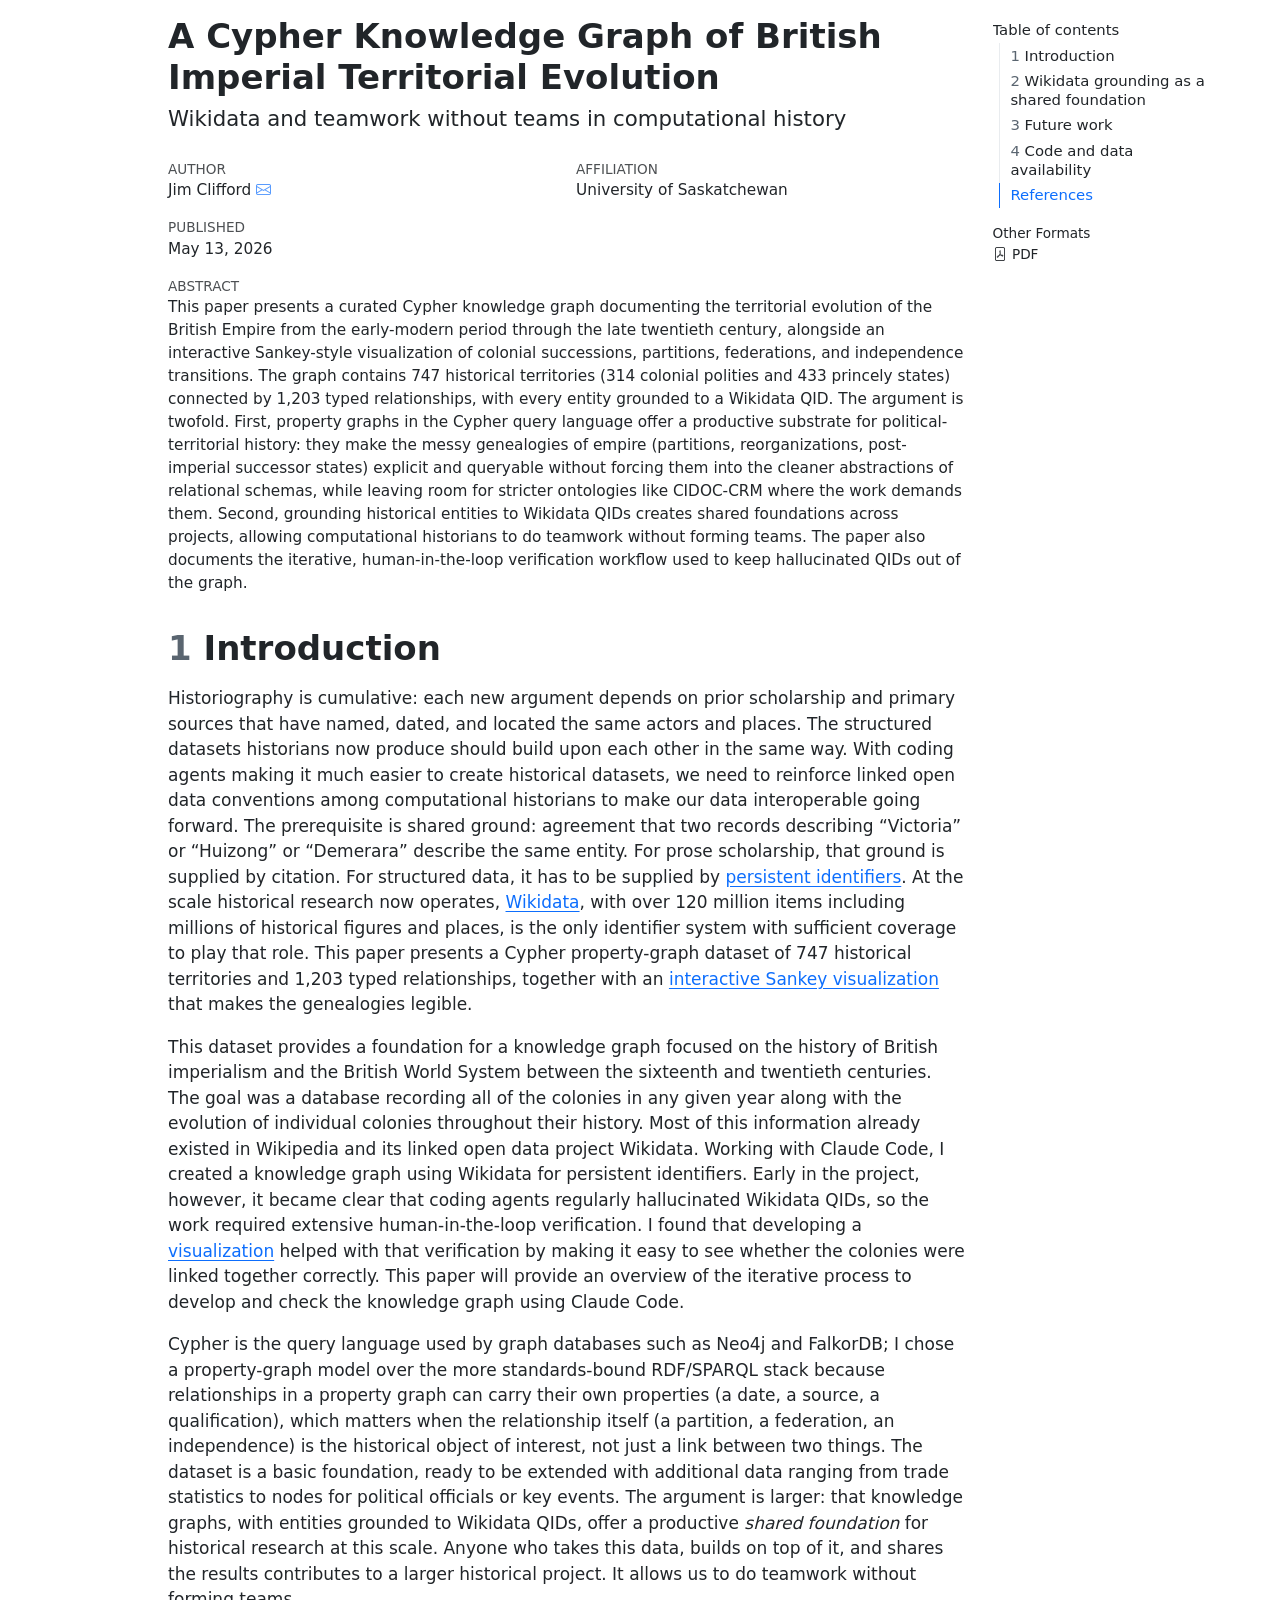
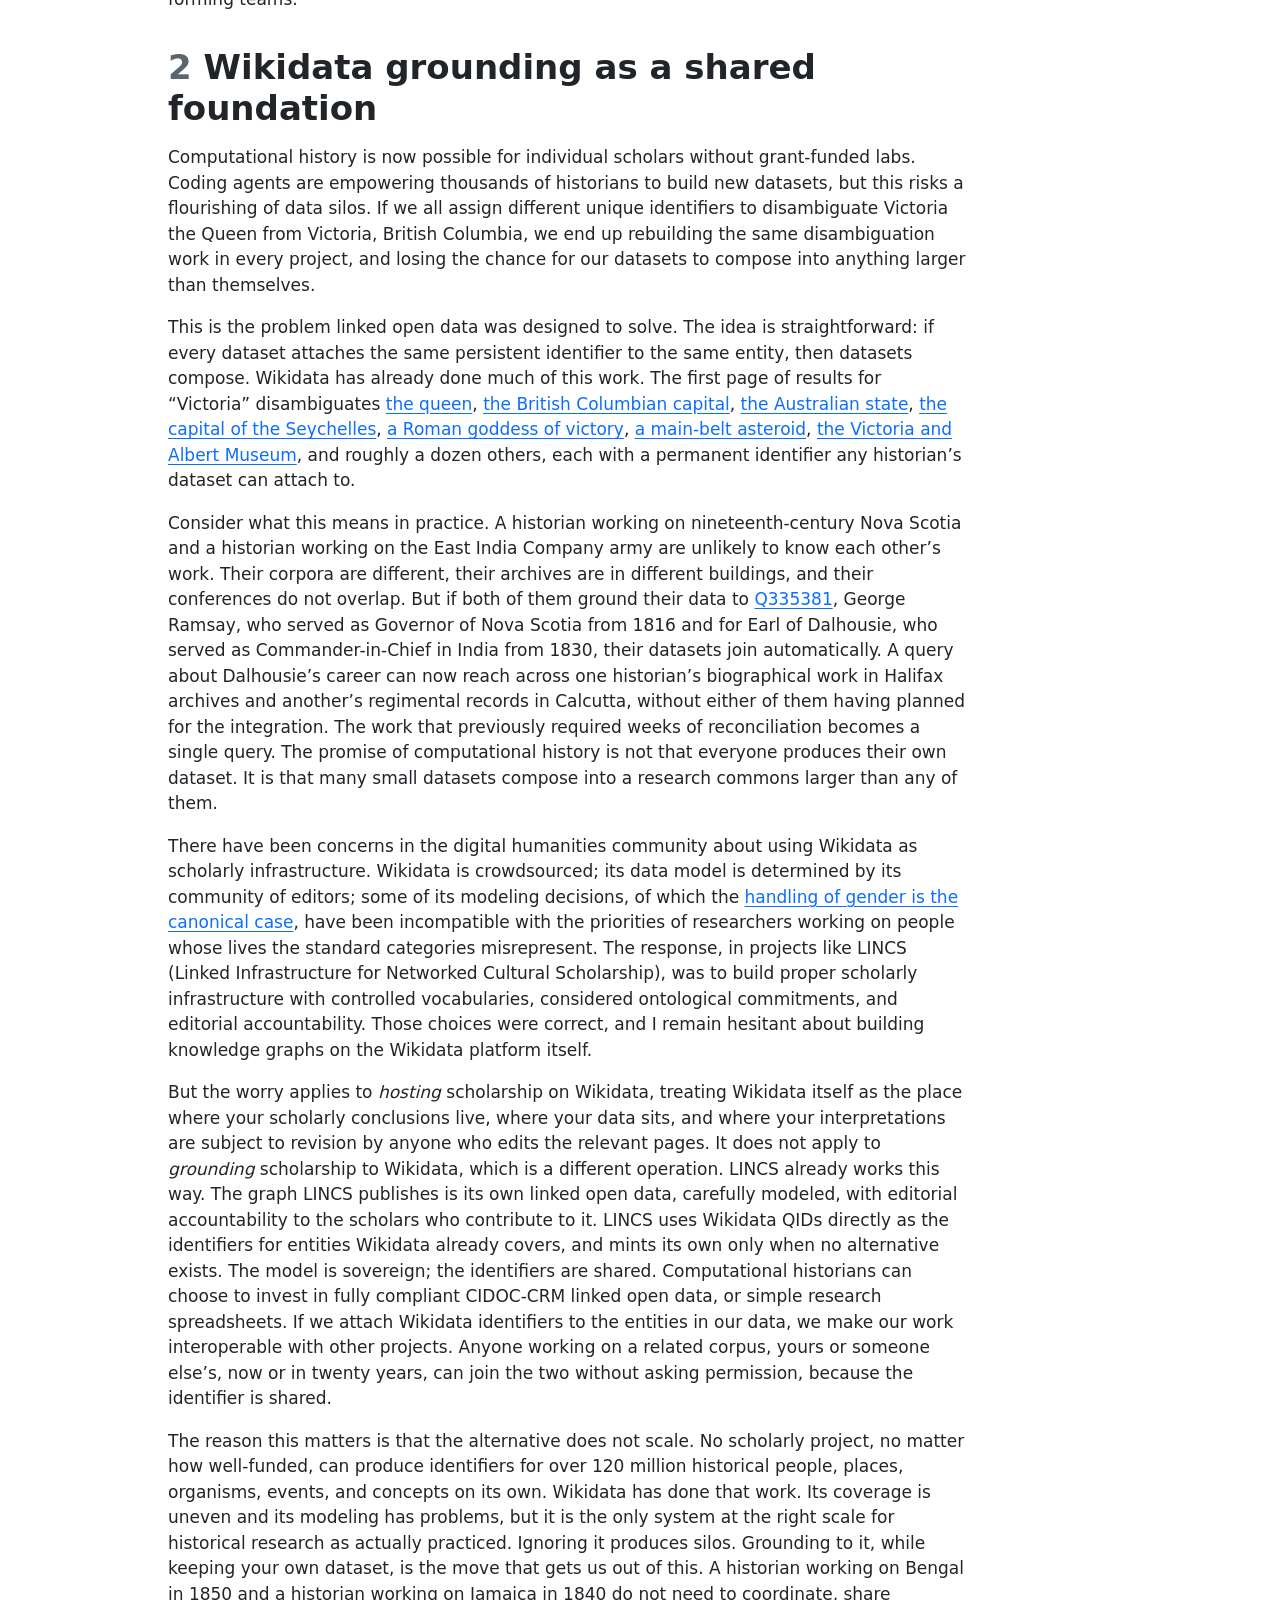
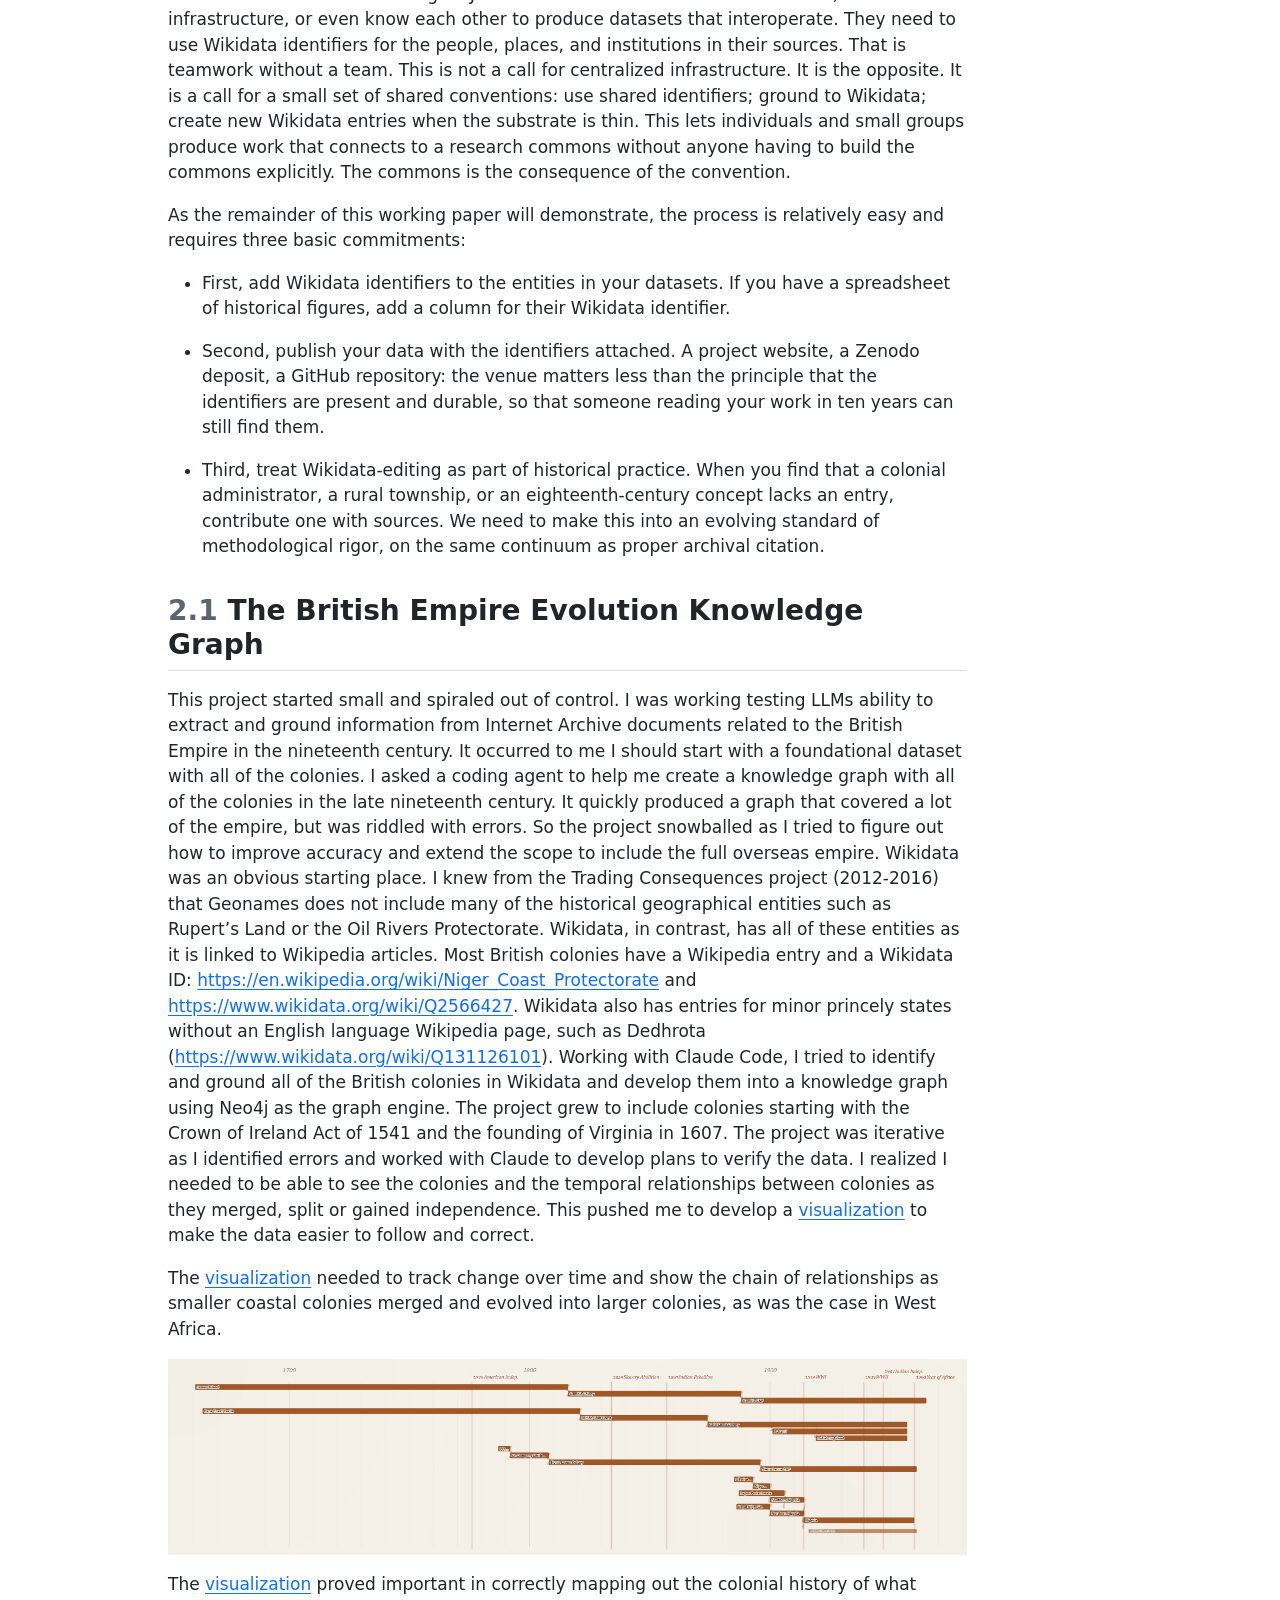
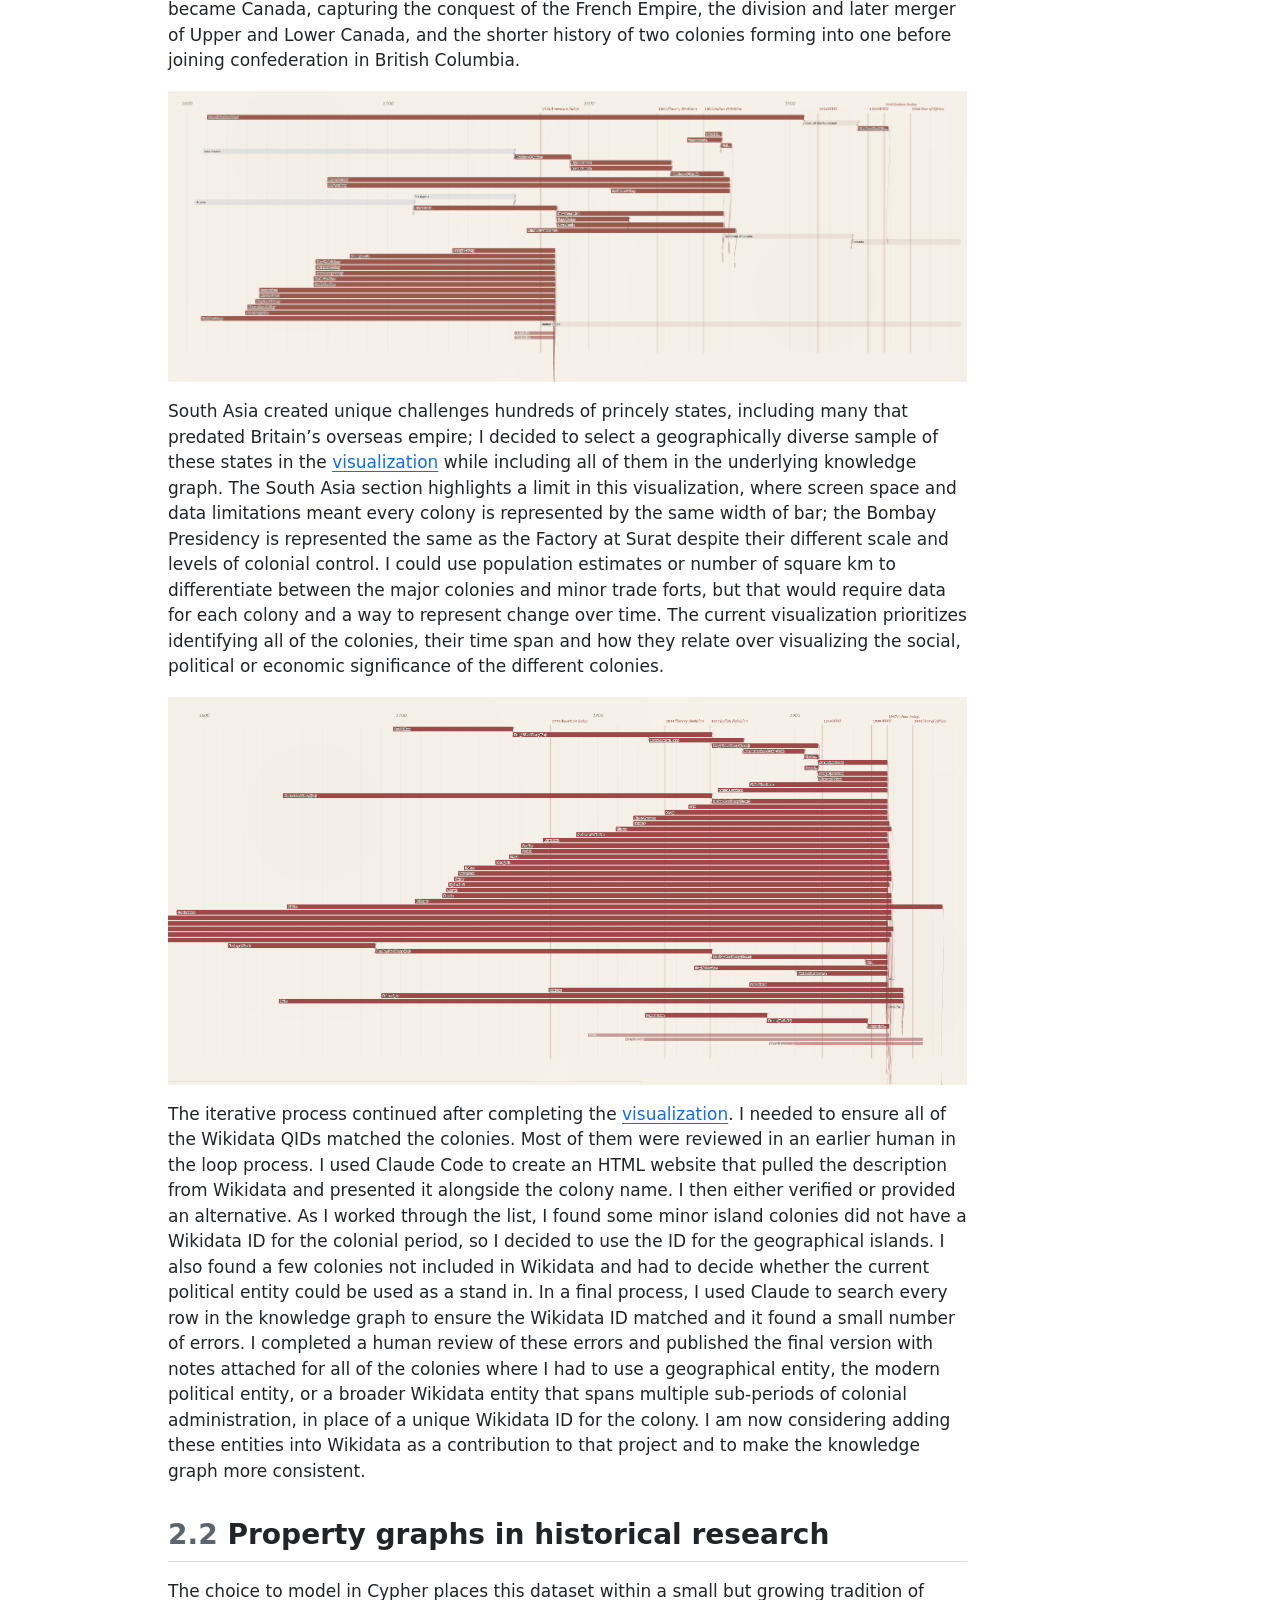
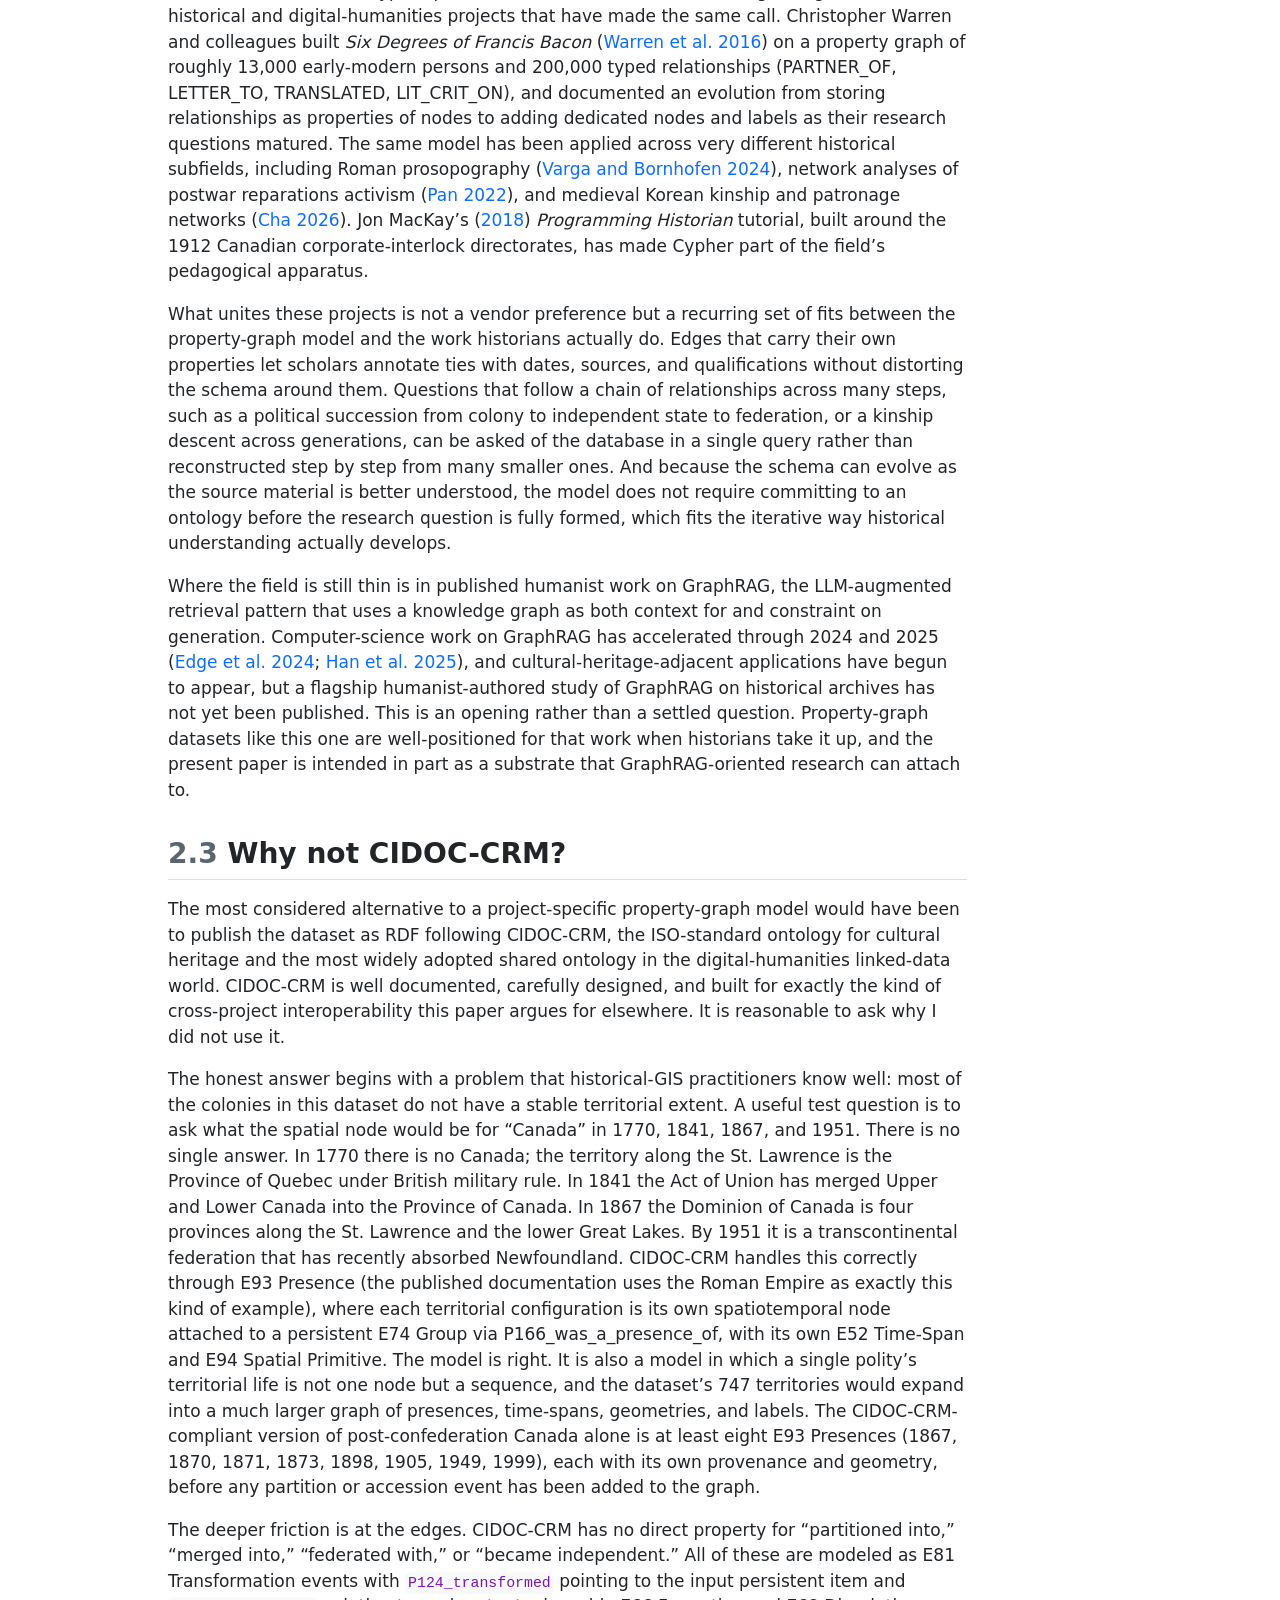
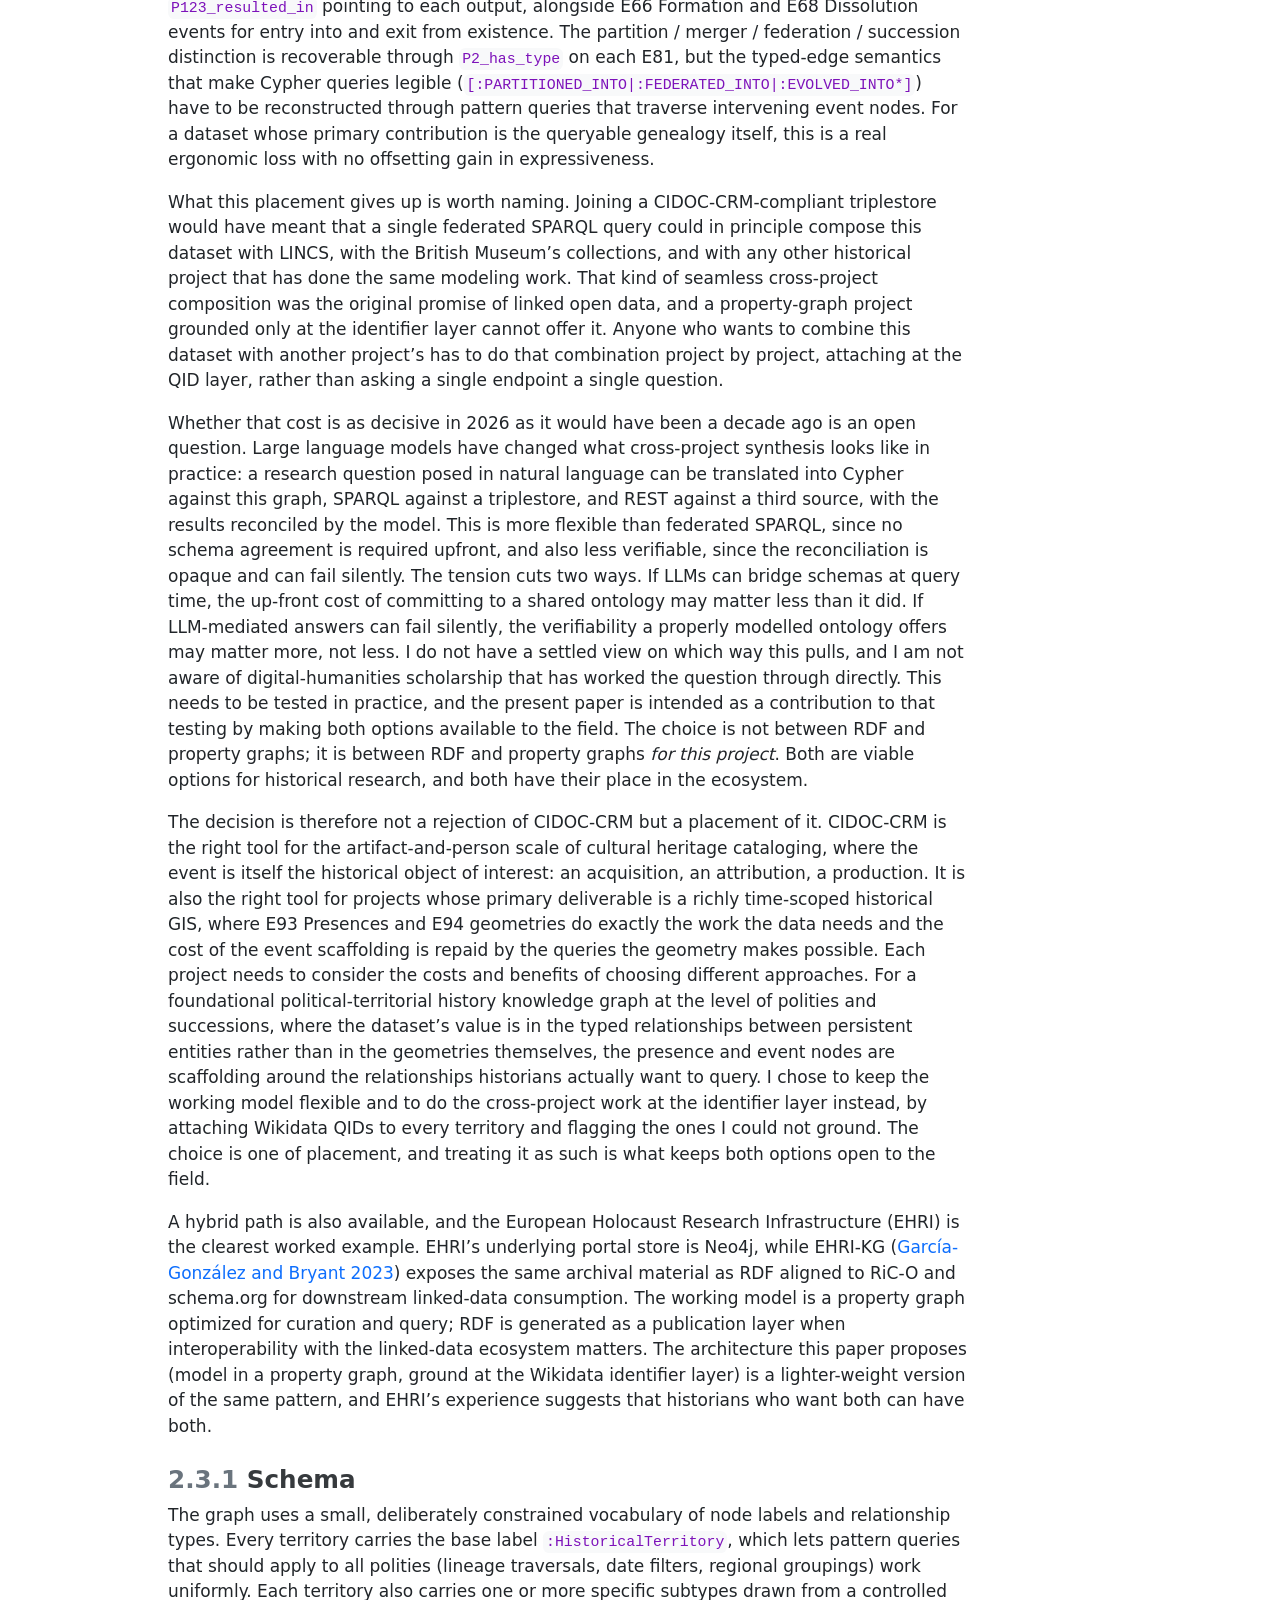
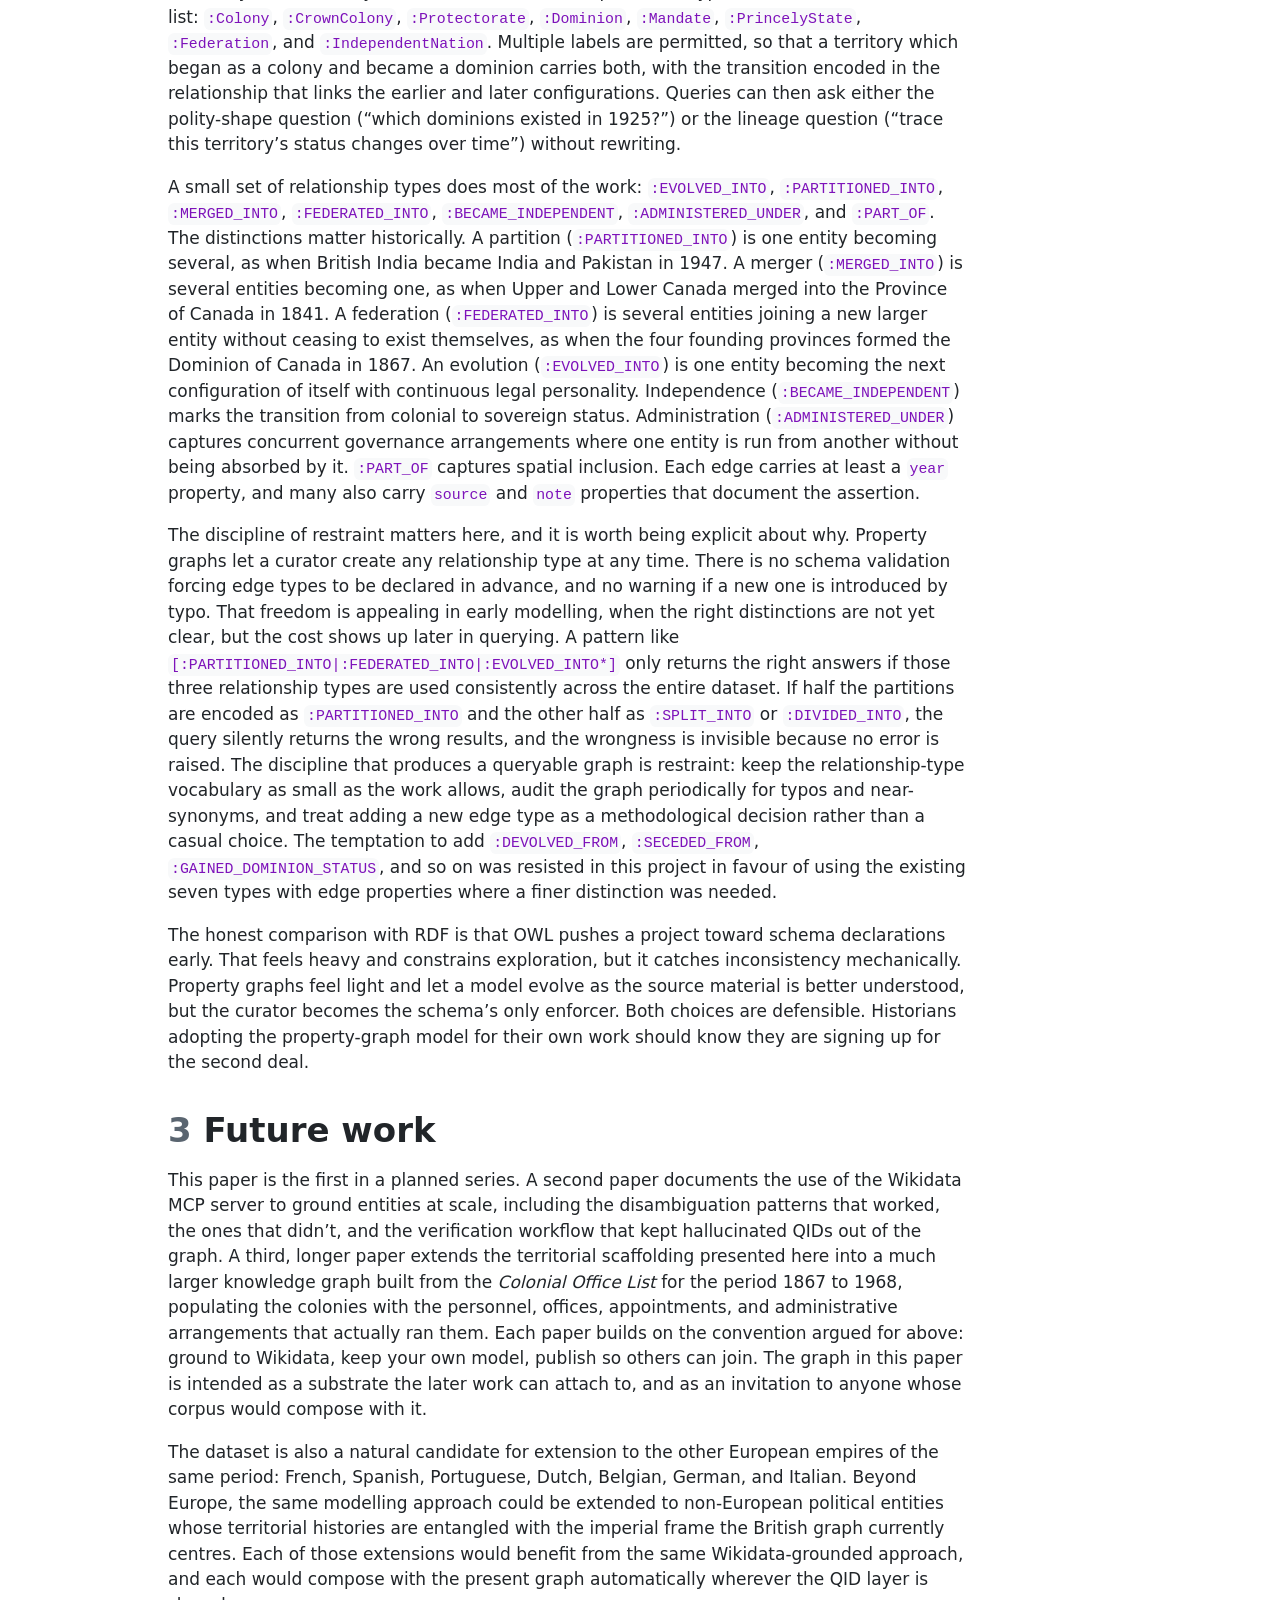
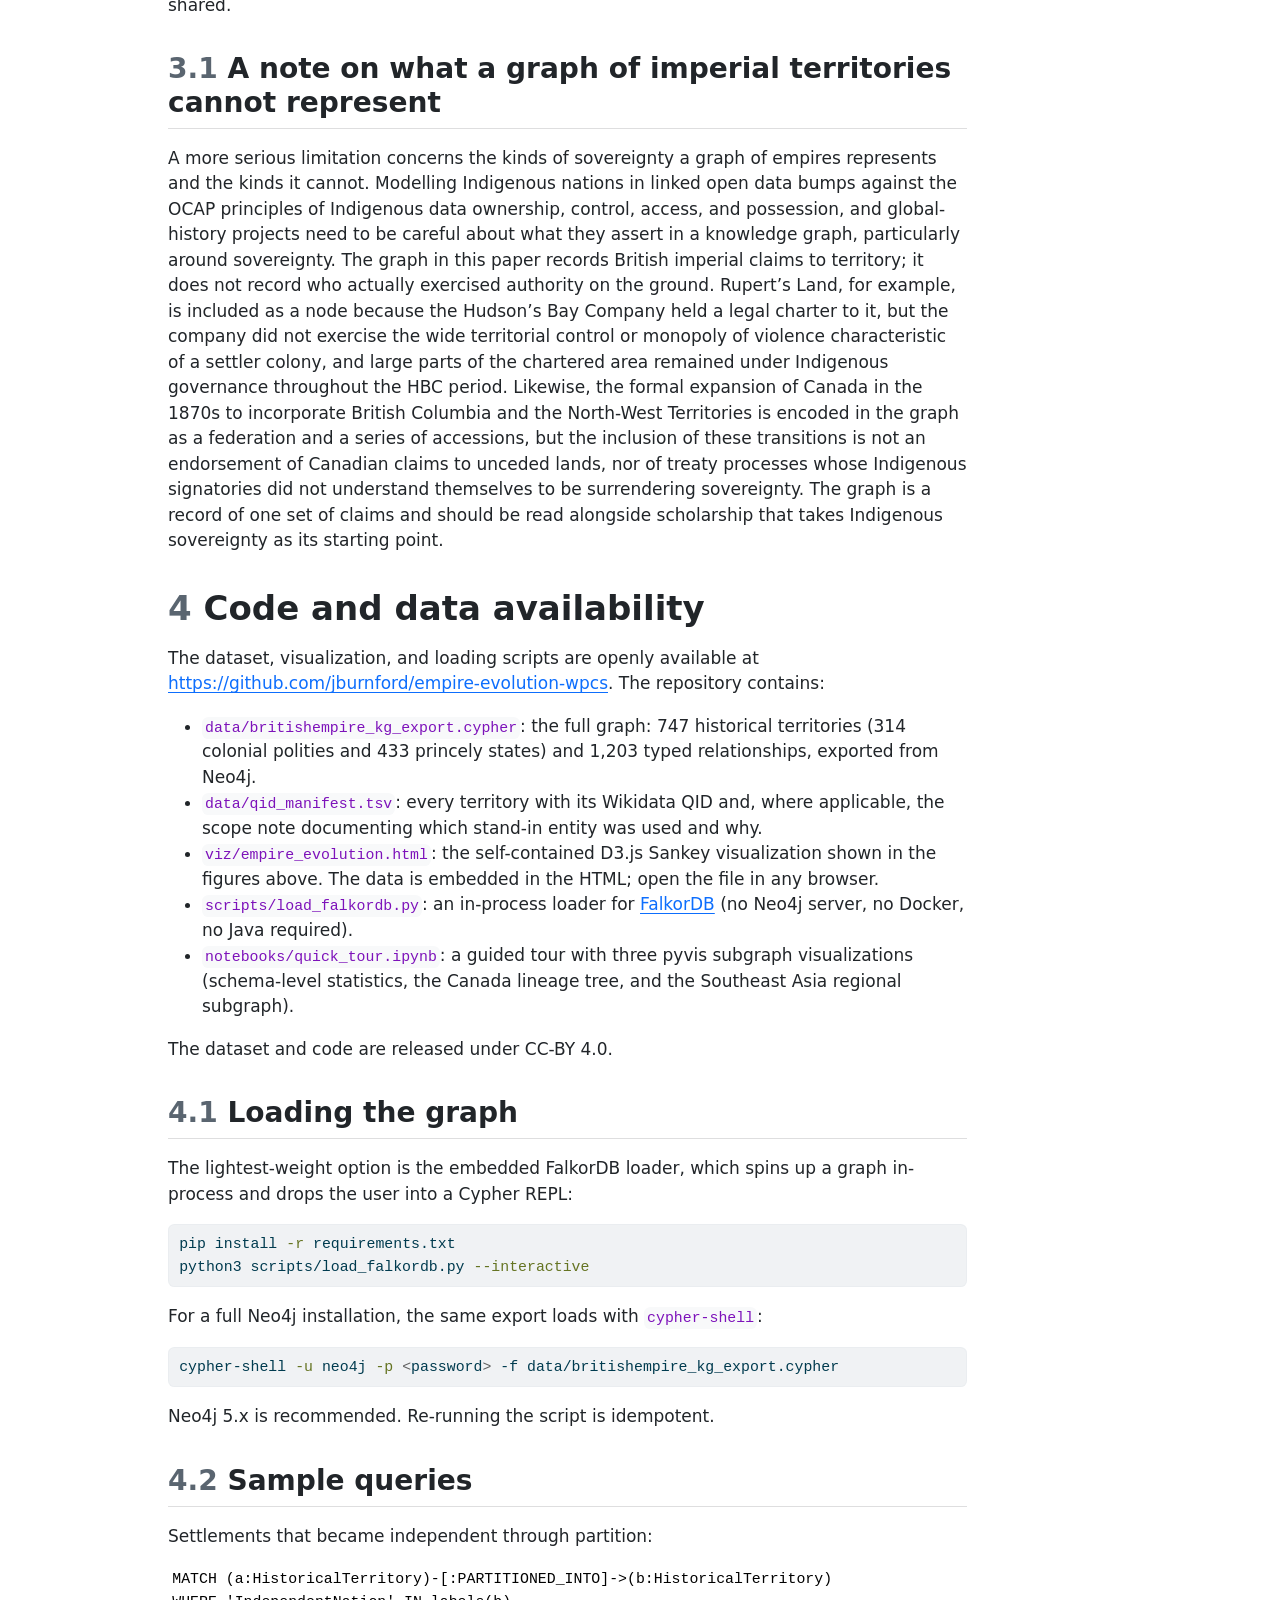
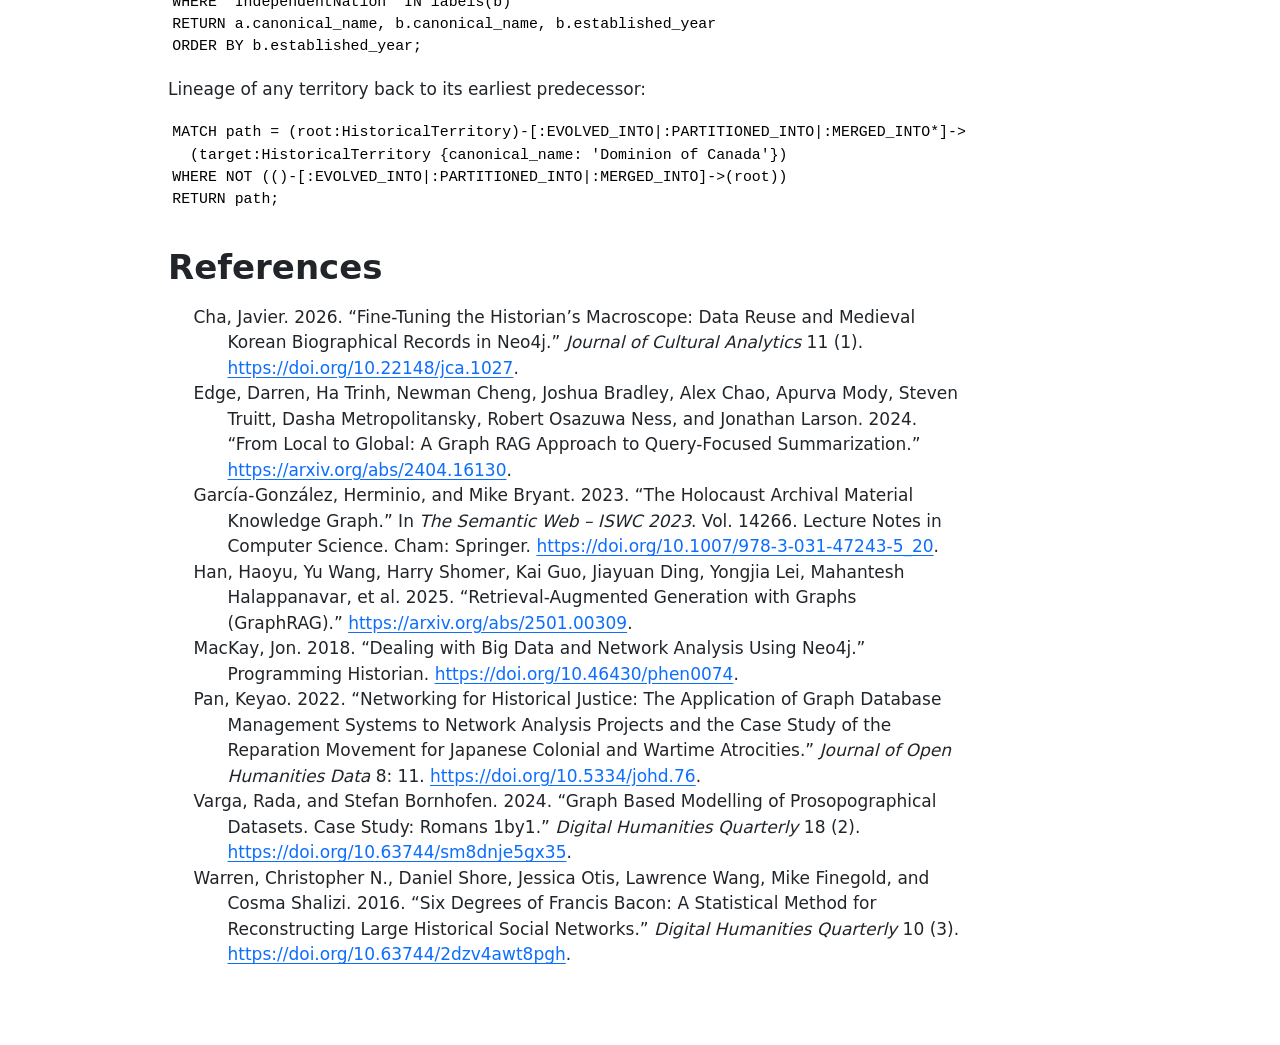
==== commit f24e3313: "Built site for gh-pages" ====
--- a/empire-evolution-wpcs.html
+++ b/empire-evolution-wpcs.html
@@ -163,7 +163,7 @@
 <div>
   <div class="abstract">
     <div class="block-title">Abstract</div>
-    <p>This paper presents a curated Cypher knowledge graph documenting the territorial evolution of the British Empire from the early-modern period through the late twentieth century, alongside an interactive Sankey-style visualization of colonial successions, partitions, federations, and independence transitions. The graph contains 747 historical territories (314 colonial polities and 433 princely states) connected by 1,203 typed relationships drawn from Wikidata-grounded entities. We argue that property graphs in the Cypher query language offer a productive substrate for historical research: they make the messy genealogies of empire — partitions, reorganizations, post-imperial successor states — explicit and queryable without forcing them into the cleaner abstractions of relational schemas. We also argue that grounding historical entities to Wikidata QIDs creates shared foundations across projects, allowing scholars to build on each other’s work rather than reproducing baseline structures from scratch.</p>
+    <p>This paper presents a curated Cypher knowledge graph documenting the territorial evolution of the British Empire from the early-modern period through the late twentieth century, alongside an interactive Sankey-style visualization of colonial successions, partitions, federations, and independence transitions. The graph contains 747 historical territories (314 colonial polities and 433 princely states) connected by 1,203 typed relationships, with every entity grounded to a Wikidata QID. The argument is twofold. First, property graphs in the Cypher query language offer a productive substrate for political-territorial history: they make the messy genealogies of empire (partitions, reorganizations, post-imperial successor states) explicit and queryable without forcing them into the cleaner abstractions of relational schemas, while leaving room for stricter ontologies like CIDOC-CRM where the work demands them. Second, grounding historical entities to Wikidata QIDs creates shared foundations across projects, allowing computational historians to do teamwork without forming teams. The paper also documents the iterative, human-in-the-loop verification workflow used to keep hallucinated QIDs out of the graph.</p>
   </div>
 </div>
 
@@ -174,8 +174,8 @@
 <section id="introduction" class="level1" data-number="1">
 <h1 data-number="1"><span class="header-section-number">1</span> Introduction</h1>
 <p>Historiography is cumulative: each new argument depends on prior scholarship and primary sources that have named, dated, and located the same actors and places. The structured datasets historians now produce should build upon each other in the same way. With coding agents making it much easier to create historical datasets, we need to reinforce linked open data conventions among computational historians to make our data interoperable going forward. The prerequisite is shared ground: agreement that two records describing “Victoria” or “Huizong” or “Demerara” describe the same entity. For prose scholarship, that ground is supplied by citation. For structured data, it has to be supplied by <a href="https://en.wikipedia.org/wiki/Persistent_identifier">persistent identifiers</a>. At the scale historical research now operates, <a href="https://www.wikidata.org/wiki/Wikidata:Main_Page">Wikidata</a>, with over 120 million items including millions of historical figures and places, is the only identifier system with sufficient coverage to play that role. This paper presents a Cypher property-graph dataset of 747 historical territories and 1,203 typed relationships, together with an <a href="http://jimclifford.ca/empire-evolution-wpcs/viz/empire_evolution.html">interactive Sankey visualization</a> that makes the genealogies legible.</p>
-<p>This dataset provides a foundation for a knowledge graph focused on the history of British imperialism and the British World System between the sixteenth and twentieth centuries. The goal was a database recording all of the colonies in any given year along with the evolution of individual colonies throughout their history. Most of this information already existed in Wikipedia and its linked open data project Wikidata. Working with Claude Code, I created a knowledge graph using Wikidata for persistent identifiers. Early in the project, however, it became clear that coding agents regularly hallucinated Wikidata QIDs, so the work required extensive human-in-the-loop verification. We found that developing a <a href="http://jimclifford.ca/empire-evolution-wpcs/viz/empire_evolution.html">visualization</a> helped with that verification by making it easy to see whether the colonies were linked together correctly. This paper will provide an overview of the iterative process to develop and check the knowledge graph using Claude Code.</p>
-<p>Cypher is the query language used by graph databases such as Neo4j and FalkorDB; we chose a property-graph model over the more standards-bound RDF/SPARQL stack because relationships in a property graph can carry their own properties (a date, a source, a qualification), which matters when the relationship itself (a partition, a federation, an independence) is the historical object of interest, not just a link between two things. The dataset is a basic foundation, ready to be extended with additional data ranging from trade statistics to nodes for political officials or key events. The argument is larger: that knowledge graphs, with entities grounded to Wikidata QIDs, offer a productive <em>shared foundation</em> for historical research at this scale. Anyone who takes this data, builds on top of it, and shares the results contributes to a larger historical project. It allows us to do teamwork without forming teams.</p>
+<p>This dataset provides a foundation for a knowledge graph focused on the history of British imperialism and the British World System between the sixteenth and twentieth centuries. The goal was a database recording all of the colonies in any given year along with the evolution of individual colonies throughout their history. Most of this information already existed in Wikipedia and its linked open data project Wikidata. Working with Claude Code, I created a knowledge graph using Wikidata for persistent identifiers. Early in the project, however, it became clear that coding agents regularly hallucinated Wikidata QIDs, so the work required extensive human-in-the-loop verification. I found that developing a <a href="http://jimclifford.ca/empire-evolution-wpcs/viz/empire_evolution.html">visualization</a> helped with that verification by making it easy to see whether the colonies were linked together correctly. This paper will provide an overview of the iterative process to develop and check the knowledge graph using Claude Code.</p>
+<p>Cypher is the query language used by graph databases such as Neo4j and FalkorDB; I chose a property-graph model over the more standards-bound RDF/SPARQL stack because relationships in a property graph can carry their own properties (a date, a source, a qualification), which matters when the relationship itself (a partition, a federation, an independence) is the historical object of interest, not just a link between two things. The dataset is a basic foundation, ready to be extended with additional data ranging from trade statistics to nodes for political officials or key events. The argument is larger: that knowledge graphs, with entities grounded to Wikidata QIDs, offer a productive <em>shared foundation</em> for historical research at this scale. Anyone who takes this data, builds on top of it, and shares the results contributes to a larger historical project. It allows us to do teamwork without forming teams.</p>
 </section>
 <section id="wikidata-grounding-as-a-shared-foundation" class="level1" data-number="2">
 <h1 data-number="2"><span class="header-section-number">2</span> Wikidata grounding as a shared foundation</h1>
@@ -198,9 +198,9 @@
 <p><img src="images/paste-1.png" class="img-fluid"></p>
 <p>The <a href="http://jimclifford.ca/empire-evolution-wpcs/viz/empire_evolution.html">visualization</a> proved important in correctly mapping out the colonial history of what became Canada, capturing the conquest of the French Empire, the division and later merger of Upper and Lower Canada, and the shorter history of two colonies forming into one before joining confederation in British Columbia.</p>
 <p><img src="images/paste-2.png" class="img-fluid"></p>
-<p>South Asia created unique challenges hundreds of princely states, including many that predated Britain’s overseas empire; I decided to select a geographically diverse sample of these states in the <a href="http://jimclifford.ca/empire-evolution-wpcs/viz/empire_evolution.html">visualization</a> while including all of them in the underlying knowledge graph. The South Asia section highlights a limit in this visualization, where screen space and data limitations meant every colony is represented by the same width of bar; the Bombay Presidency is represented the same as the Factory at Surat despite their different scale and levels of colonial control. We could use population estimates or number of square km to differentiate between the major colonies and minor trade forts, but that would require data for each colony and a way to represent change over time. The current visualization prioritizes identifying all of the colonies, their time span and how they relate over visualizing the social, political or economic significance of the different colonies.</p>
+<p>South Asia created unique challenges hundreds of princely states, including many that predated Britain’s overseas empire; I decided to select a geographically diverse sample of these states in the <a href="http://jimclifford.ca/empire-evolution-wpcs/viz/empire_evolution.html">visualization</a> while including all of them in the underlying knowledge graph. The South Asia section highlights a limit in this visualization, where screen space and data limitations meant every colony is represented by the same width of bar; the Bombay Presidency is represented the same as the Factory at Surat despite their different scale and levels of colonial control. I could use population estimates or number of square km to differentiate between the major colonies and minor trade forts, but that would require data for each colony and a way to represent change over time. The current visualization prioritizes identifying all of the colonies, their time span and how they relate over visualizing the social, political or economic significance of the different colonies.</p>
 <p><img src="images/paste-3.png" class="img-fluid"></p>
-<p>The iterative process continued after completing the <a href="http://jimclifford.ca/empire-evolution-wpcs/viz/empire_evolution.html">visualization</a>. I needed to ensure all of the Wikidata QIDs matched the colonies. Most of them were reviewed in an earlier human in the loop process. I used Claude Code to create an HTML website that pulled the description from Wikidata and presented it alongside the colony name. I then either verified or provided an alternative. As we worked through the list, we found some minor island colonies did not have a Wikidata ID for the colonial period, so we decided to use the ID for the geographical islands. We also found a few colonies not included in Wikidata and had to decide whether the current political entity could be used as a stand in. In a final process, we used Claude to search every row in the knowledge graph to ensure the Wikidata ID matched and it found a small number of errors. We completed a human review of these errors and published the final version with notes attached for all of the colonies where we had to use a geographical entity, the modern political entity, or a broader Wikidata entity that spans multiple sub-periods of colonial administration, in place of a unique Wikidata ID for the colony. We are now considering adding these entities into Wikidata as a contribution to that project and to make our knowledge graph more consistent.</p>
+<p>The iterative process continued after completing the <a href="http://jimclifford.ca/empire-evolution-wpcs/viz/empire_evolution.html">visualization</a>. I needed to ensure all of the Wikidata QIDs matched the colonies. Most of them were reviewed in an earlier human in the loop process. I used Claude Code to create an HTML website that pulled the description from Wikidata and presented it alongside the colony name. I then either verified or provided an alternative. As I worked through the list, I found some minor island colonies did not have a Wikidata ID for the colonial period, so I decided to use the ID for the geographical islands. I also found a few colonies not included in Wikidata and had to decide whether the current political entity could be used as a stand in. In a final process, I used Claude to search every row in the knowledge graph to ensure the Wikidata ID matched and it found a small number of errors. I completed a human review of these errors and published the final version with notes attached for all of the colonies where I had to use a geographical entity, the modern political entity, or a broader Wikidata entity that spans multiple sub-periods of colonial administration, in place of a unique Wikidata ID for the colony. I am now considering adding these entities into Wikidata as a contribution to that project and to make the knowledge graph more consistent.</p>
 </section>
 <section id="property-graphs-in-historical-research" class="level2" data-number="2.2">
 <h2 data-number="2.2" class="anchored" data-anchor-id="property-graphs-in-historical-research"><span class="header-section-number">2.2</span> Property graphs in historical research</h2>
@@ -210,12 +210,12 @@
 </section>
 <section id="why-not-cidoc-crm" class="level2" data-number="2.3">
 <h2 data-number="2.3" class="anchored" data-anchor-id="why-not-cidoc-crm"><span class="header-section-number">2.3</span> Why not CIDOC-CRM?</h2>
-<p>The most considered alternative to a project-specific property-graph model would have been to publish the dataset as RDF following CIDOC-CRM, the ISO-standard ontology for cultural heritage and the most widely adopted shared ontology in the digital-humanities linked-data world. CIDOC-CRM is well documented, carefully designed, and built for exactly the kind of cross-project interoperability we argue for elsewhere in this paper. It is reasonable to ask why we did not use it.</p>
+<p>The most considered alternative to a project-specific property-graph model would have been to publish the dataset as RDF following CIDOC-CRM, the ISO-standard ontology for cultural heritage and the most widely adopted shared ontology in the digital-humanities linked-data world. CIDOC-CRM is well documented, carefully designed, and built for exactly the kind of cross-project interoperability this paper argues for elsewhere. It is reasonable to ask why I did not use it.</p>
 <p>The honest answer begins with a problem that historical-GIS practitioners know well: most of the colonies in this dataset do not have a stable territorial extent. A useful test question is to ask what the spatial node would be for “Canada” in 1770, 1841, 1867, and 1951. There is no single answer. In 1770 there is no Canada; the territory along the St.&nbsp;Lawrence is the Province of Quebec under British military rule. In 1841 the Act of Union has merged Upper and Lower Canada into the Province of Canada. In 1867 the Dominion of Canada is four provinces along the St.&nbsp;Lawrence and the lower Great Lakes. By 1951 it is a transcontinental federation that has recently absorbed Newfoundland. CIDOC-CRM handles this correctly through E93 Presence (the published documentation uses the Roman Empire as exactly this kind of example), where each territorial configuration is its own spatiotemporal node attached to a persistent E74 Group via P166_was_a_presence_of, with its own E52 Time-Span and E94 Spatial Primitive. The model is right. It is also a model in which a single polity’s territorial life is not one node but a sequence, and the dataset’s 747 territories would expand into a much larger graph of presences, time-spans, geometries, and labels. The CIDOC-CRM-compliant version of post-confederation Canada alone is at least eight E93 Presences (1867, 1870, 1871, 1873, 1898, 1905, 1949, 1999), each with its own provenance and geometry, before any partition or accession event has been added to the graph.</p>
 <p>The deeper friction is at the edges. CIDOC-CRM has no direct property for “partitioned into,” “merged into,” “federated with,” or “became independent.” All of these are modeled as E81 Transformation events with <code>P124_transformed</code> pointing to the input persistent item and <code>P123_resulted_in</code> pointing to each output, alongside E66 Formation and E68 Dissolution events for entry into and exit from existence. The partition / merger / federation / succession distinction is recoverable through <code>P2_has_type</code> on each E81, but the typed-edge semantics that make Cypher queries legible (<code>[:PARTITIONED_INTO|:FEDERATED_INTO|:EVOLVED_INTO*]</code>) have to be reconstructed through pattern queries that traverse intervening event nodes. For a dataset whose primary contribution is the queryable genealogy itself, this is a real ergonomic loss with no offsetting gain in expressiveness.</p>
-<p>What this placement gives up is worth naming. Joining a CIDOC-CRM-compliant triplestore would have meant that a single federated SPARQL query could in principle compose our dataset with LINCS, with the British Museum’s collections, and with any other historical project that has done the same modeling work. That kind of seamless cross-project composition was the original promise of linked open data, and a property-graph project grounded only at the identifier layer cannot offer it. Anyone who wants to combine our data with another project’s has to do that combination project by project, attaching at the QID layer, rather than asking a single endpoint a single question.</p>
-<p>Whether that cost is as decisive in 2026 as it would have been a decade ago is an open question. Large language models have changed what cross-project synthesis looks like in practice: a research question posed in natural language can be translated into Cypher against our graph, SPARQL against a triplestore, and REST against a third source, with the results reconciled by the model. This is more flexible than federated SPARQL, since no schema agreement is required upfront, and also less verifiable, since the reconciliation is opaque and can fail silently. The tension cuts two ways. If LLMs can bridge schemas at query time, the up-front cost of committing to a shared ontology may matter less than it did. If LLM-mediated answers can fail silently, the verifiability a properly modelled ontology offers may matter more, not less. I do not have a settled view on which way this pulls, and I am not aware of digital-humanities scholarship that has worked the question through directly. We need to test this in practice, and the present paper is intended as a contribution to that testing by making both options available to the field. The choice is not between RDF and property graphs; it is between RDF and property graphs <em>for this project</em>. Both are viable options for historical research, and both have their place in the ecosystem.</p>
-<p>The decision is therefore not a rejection of CIDOC-CRM but a placement of it. CIDOC-CRM is the right tool for the artifact-and-person scale of cultural heritage cataloging, where the event is itself the historical object of interest: an acquisition, an attribution, a production. It is also the right tool for projects whose primary deliverable is a richly time-scoped historical GIS, where E93 Presences and E94 geometries do exactly the work the data needs and the cost of the event scaffolding is repaid by the queries the geometry makes possible. Each project needs to consider the costs and benefits of choosing different approaches. For a foundational political-territorial history knowledge graph at the level of polities and successions, where the dataset’s value is in the typed relationships between persistent entities rather than in the geometries themselves, the presence and event nodes are scaffolding around the relationships historians actually want to query. We chose to keep the working model flexible and to do the cross-project work at the identifier layer instead, by attaching Wikidata QIDs to every territory and flagging the ones we could not ground. The choice is one of placement, and treating it as such is what keeps both options open to the field.</p>
+<p>What this placement gives up is worth naming. Joining a CIDOC-CRM-compliant triplestore would have meant that a single federated SPARQL query could in principle compose this dataset with LINCS, with the British Museum’s collections, and with any other historical project that has done the same modeling work. That kind of seamless cross-project composition was the original promise of linked open data, and a property-graph project grounded only at the identifier layer cannot offer it. Anyone who wants to combine this dataset with another project’s has to do that combination project by project, attaching at the QID layer, rather than asking a single endpoint a single question.</p>
+<p>Whether that cost is as decisive in 2026 as it would have been a decade ago is an open question. Large language models have changed what cross-project synthesis looks like in practice: a research question posed in natural language can be translated into Cypher against this graph, SPARQL against a triplestore, and REST against a third source, with the results reconciled by the model. This is more flexible than federated SPARQL, since no schema agreement is required upfront, and also less verifiable, since the reconciliation is opaque and can fail silently. The tension cuts two ways. If LLMs can bridge schemas at query time, the up-front cost of committing to a shared ontology may matter less than it did. If LLM-mediated answers can fail silently, the verifiability a properly modelled ontology offers may matter more, not less. I do not have a settled view on which way this pulls, and I am not aware of digital-humanities scholarship that has worked the question through directly. This needs to be tested in practice, and the present paper is intended as a contribution to that testing by making both options available to the field. The choice is not between RDF and property graphs; it is between RDF and property graphs <em>for this project</em>. Both are viable options for historical research, and both have their place in the ecosystem.</p>
+<p>The decision is therefore not a rejection of CIDOC-CRM but a placement of it. CIDOC-CRM is the right tool for the artifact-and-person scale of cultural heritage cataloging, where the event is itself the historical object of interest: an acquisition, an attribution, a production. It is also the right tool for projects whose primary deliverable is a richly time-scoped historical GIS, where E93 Presences and E94 geometries do exactly the work the data needs and the cost of the event scaffolding is repaid by the queries the geometry makes possible. Each project needs to consider the costs and benefits of choosing different approaches. For a foundational political-territorial history knowledge graph at the level of polities and successions, where the dataset’s value is in the typed relationships between persistent entities rather than in the geometries themselves, the presence and event nodes are scaffolding around the relationships historians actually want to query. I chose to keep the working model flexible and to do the cross-project work at the identifier layer instead, by attaching Wikidata QIDs to every territory and flagging the ones I could not ground. The choice is one of placement, and treating it as such is what keeps both options open to the field.</p>
 <p>A hybrid path is also available, and the European Holocaust Research Infrastructure (EHRI) is the clearest worked example. EHRI’s underlying portal store is Neo4j, while EHRI-KG <span class="citation" data-cites="garciagonzalez2023ehri">(<a href="#ref-garciagonzalez2023ehri" role="doc-biblioref">García-González and Bryant 2023</a>)</span> exposes the same archival material as RDF aligned to RiC-O and schema.org for downstream linked-data consumption. The working model is a property graph optimized for curation and query; RDF is generated as a publication layer when interoperability with the linked-data ecosystem matters. The architecture this paper proposes (model in a property graph, ground at the Wikidata identifier layer) is a lighter-weight version of the same pattern, and EHRI’s experience suggests that historians who want both can have both.</p>
 <section id="schema" class="level3" data-number="2.3.1">
 <h3 data-number="2.3.1" class="anchored" data-anchor-id="schema"><span class="header-section-number">2.3.1</span> Schema</h3>
@@ -239,11 +239,11 @@
 <h1 data-number="4"><span class="header-section-number">4</span> Code and data availability</h1>
 <p>The dataset, visualization, and loading scripts are openly available at <a href="https://github.com/jburnford/empire-evolution-wpcs" class="uri">https://github.com/jburnford/empire-evolution-wpcs</a>. The repository contains:</p>
 <ul>
-<li><code>data/britishempire_kg_export.cypher</code> — the full graph: 747 historical territories (314 colonial polities and 433 princely states) and 1,203 typed relationships, exported from Neo4j.</li>
-<li><code>data/qid_manifest.tsv</code> — every territory with its Wikidata QID and, where applicable, the scope note documenting which stand-in entity was used and why.</li>
-<li><code>viz/empire_evolution.html</code> — the self-contained D3.js Sankey visualization shown in the figures above. The data is embedded in the HTML; open the file in any browser.</li>
-<li><code>scripts/load_falkordb.py</code> — an in-process loader for <a href="https://www.falkordb.com/">FalkorDB</a> (no Neo4j server, no Docker, no Java required).</li>
-<li><code>notebooks/quick_tour.ipynb</code> — a guided tour with three pyvis subgraph visualizations (schema-level statistics, the Canada lineage tree, and the Southeast Asia regional subgraph).</li>
+<li><code>data/britishempire_kg_export.cypher</code>: the full graph: 747 historical territories (314 colonial polities and 433 princely states) and 1,203 typed relationships, exported from Neo4j.</li>
+<li><code>data/qid_manifest.tsv</code>: every territory with its Wikidata QID and, where applicable, the scope note documenting which stand-in entity was used and why.</li>
+<li><code>viz/empire_evolution.html</code>: the self-contained D3.js Sankey visualization shown in the figures above. The data is embedded in the HTML; open the file in any browser.</li>
+<li><code>scripts/load_falkordb.py</code>: an in-process loader for <a href="https://www.falkordb.com/">FalkorDB</a> (no Neo4j server, no Docker, no Java required).</li>
+<li><code>notebooks/quick_tour.ipynb</code>: a guided tour with three pyvis subgraph visualizations (schema-level statistics, the Canada lineage tree, and the Southeast Asia regional subgraph).</li>
 </ul>
 <p>The dataset and code are released under CC-BY 4.0.</p>
 <section id="loading-the-graph" class="level2" data-number="4.1">
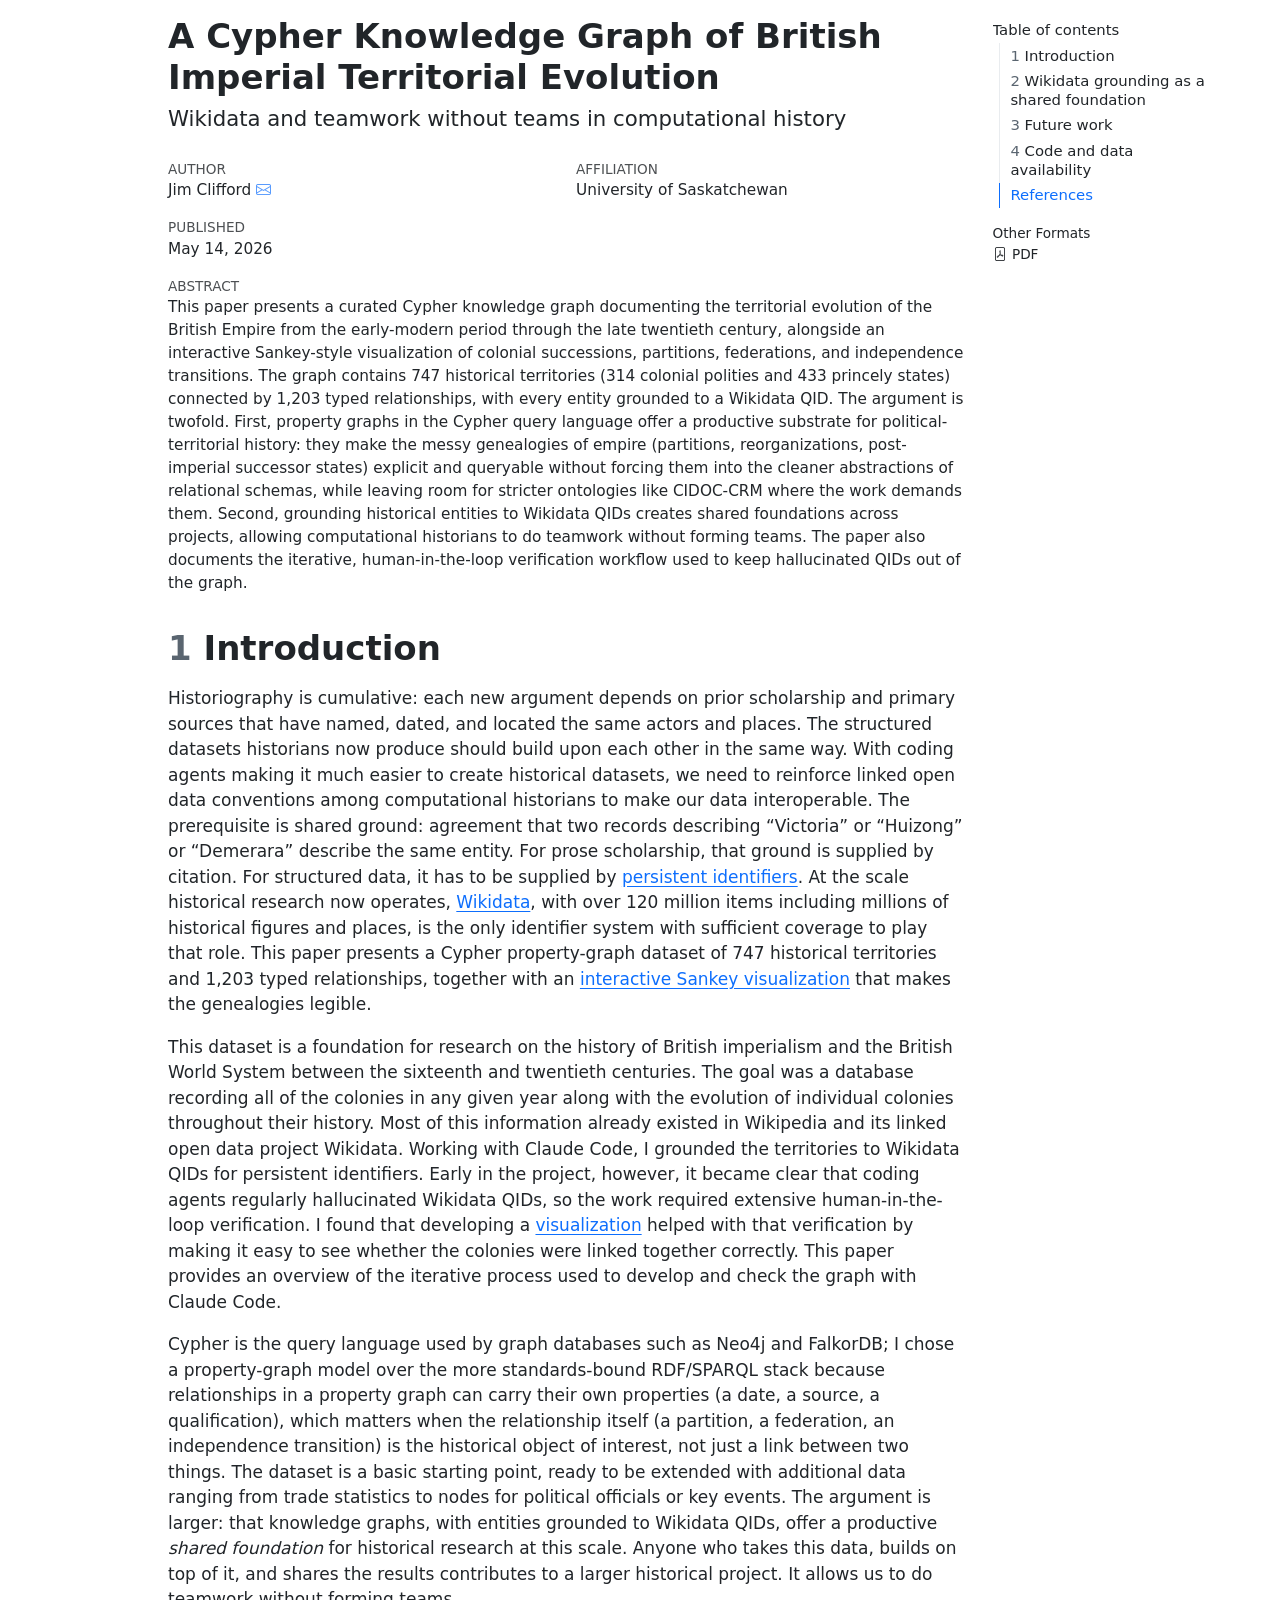
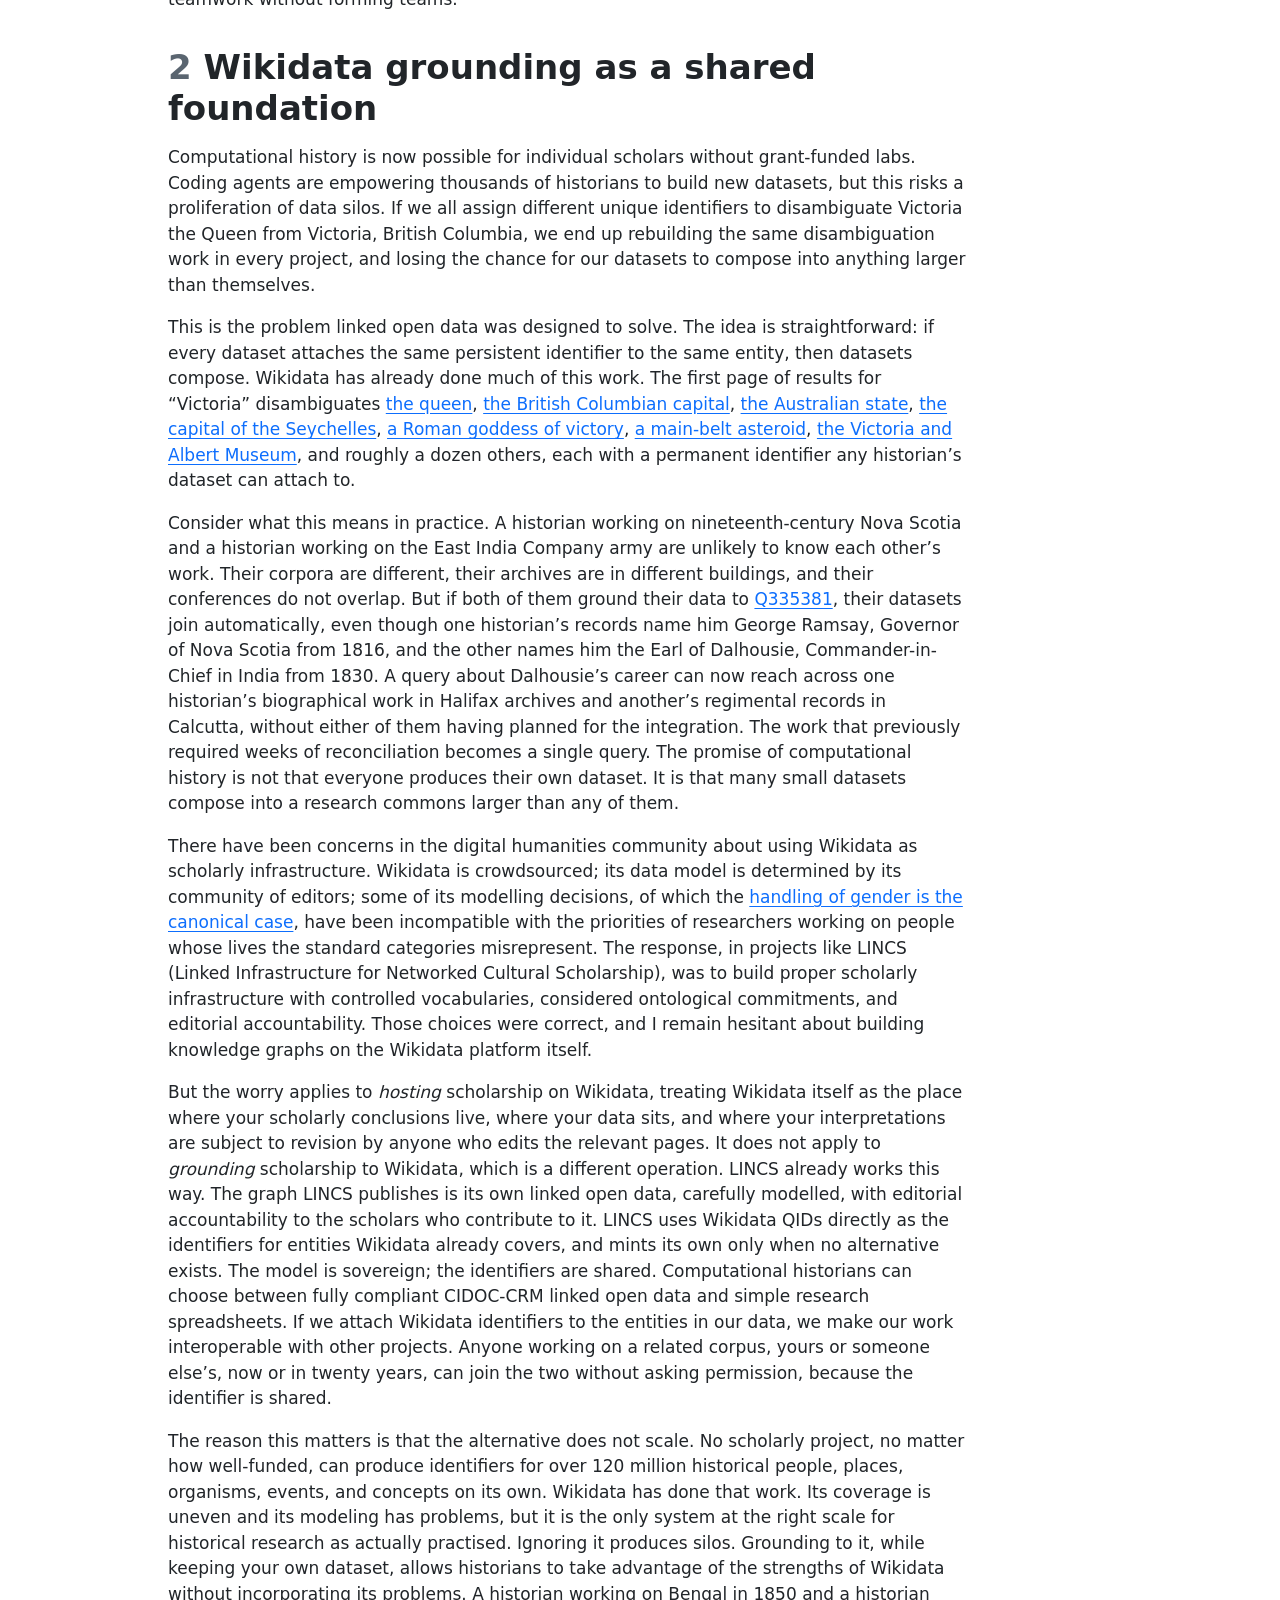
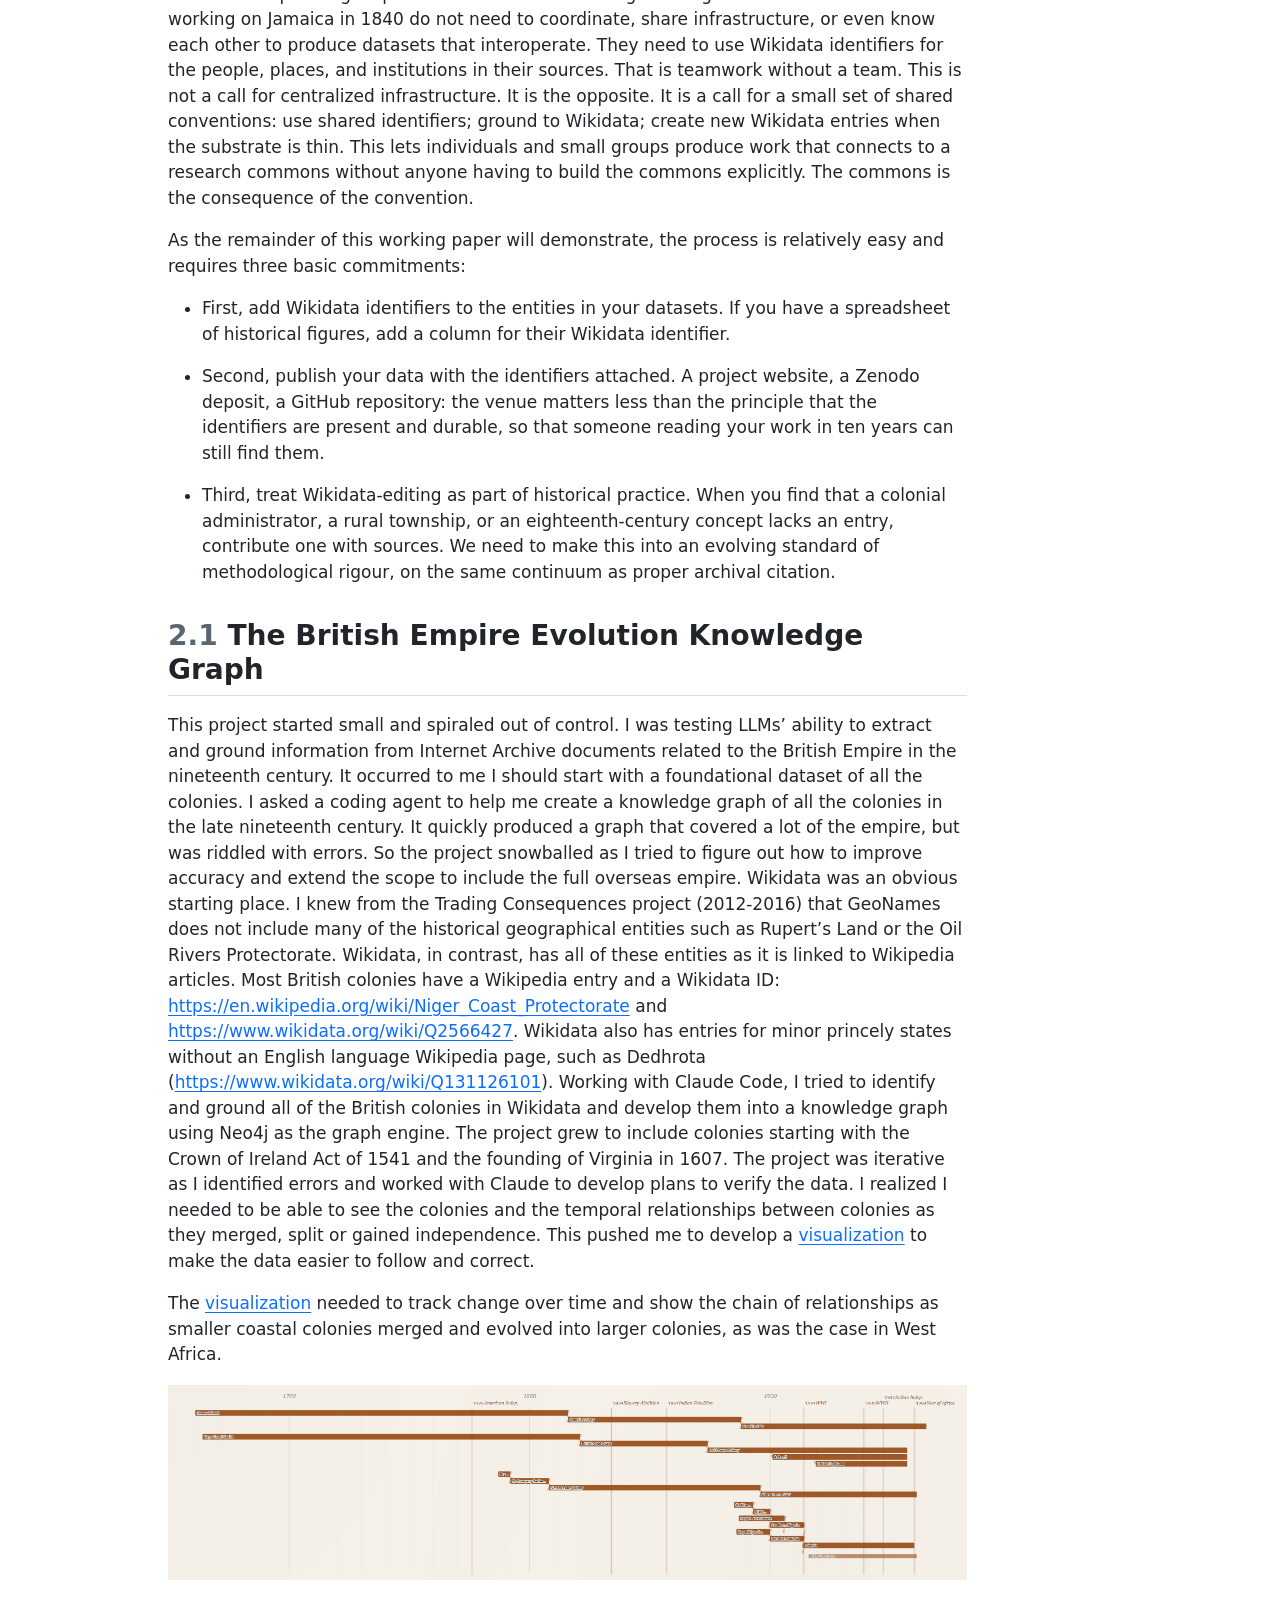
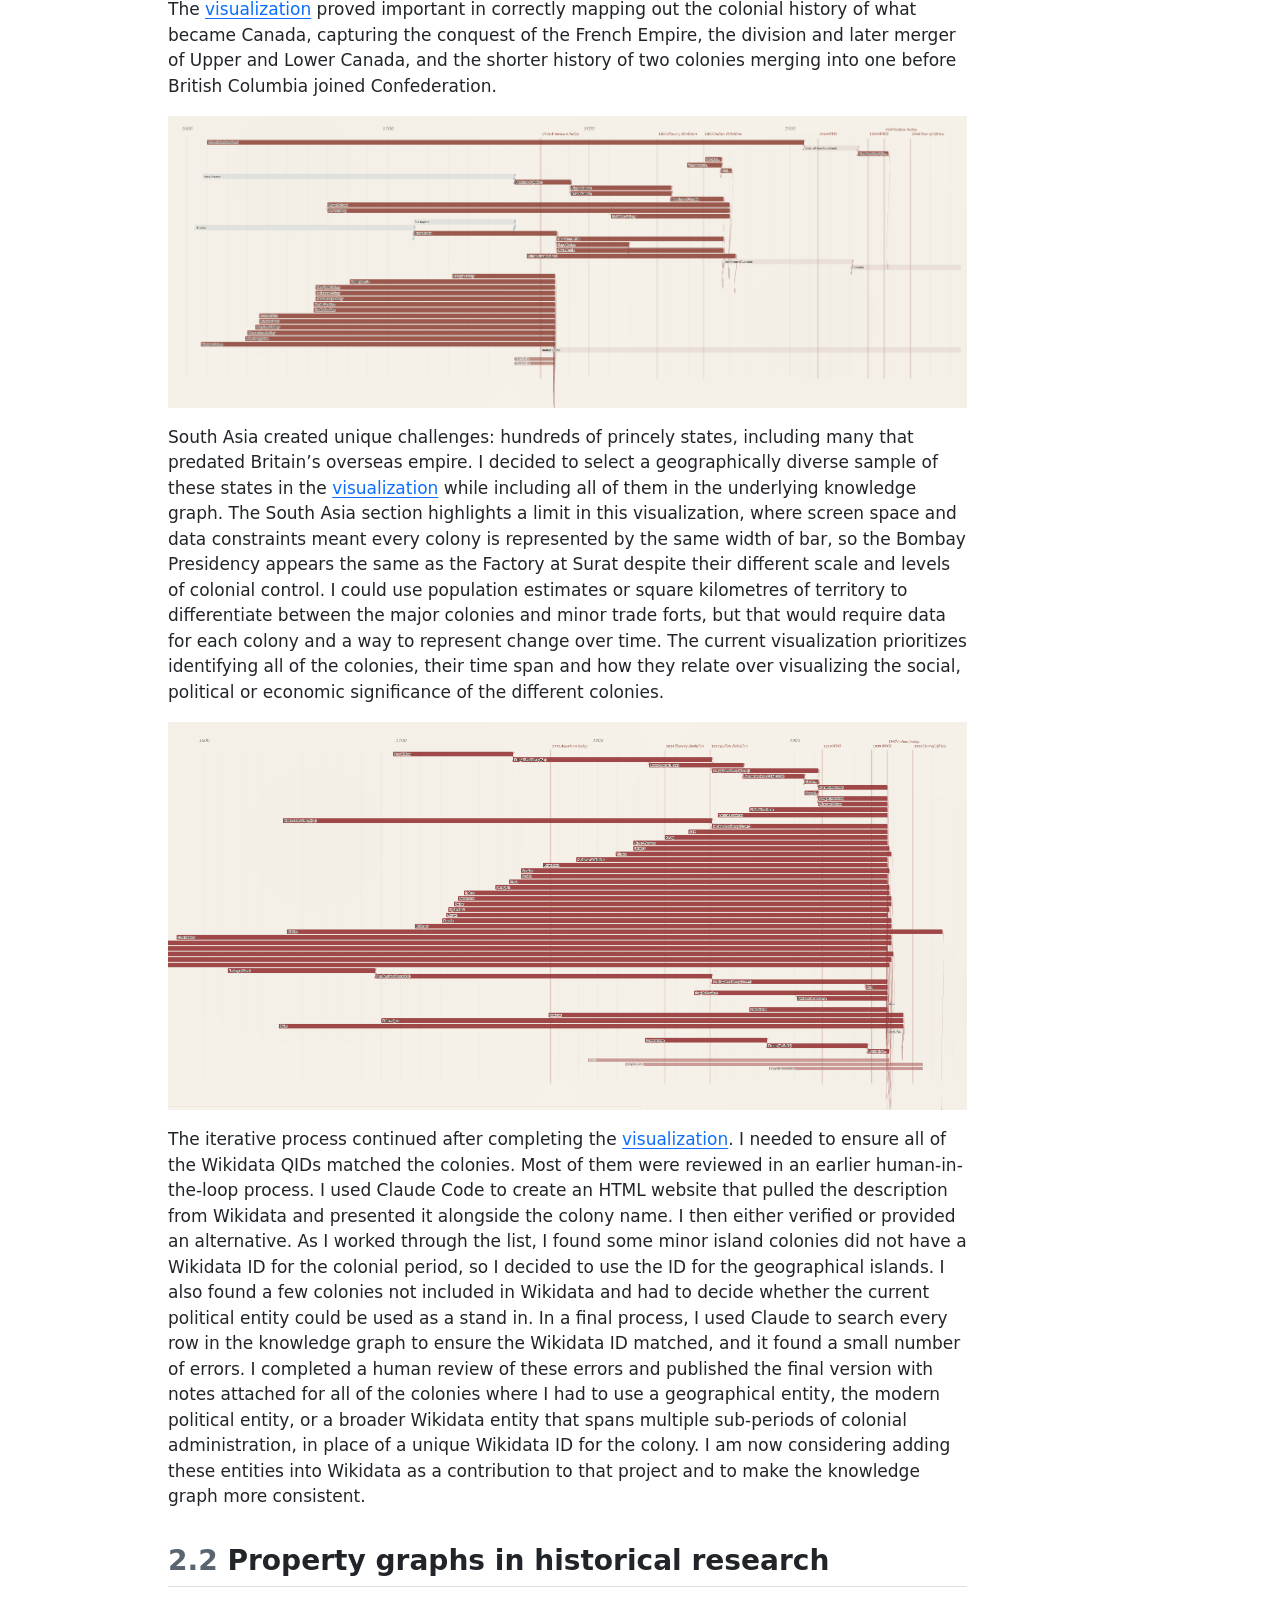
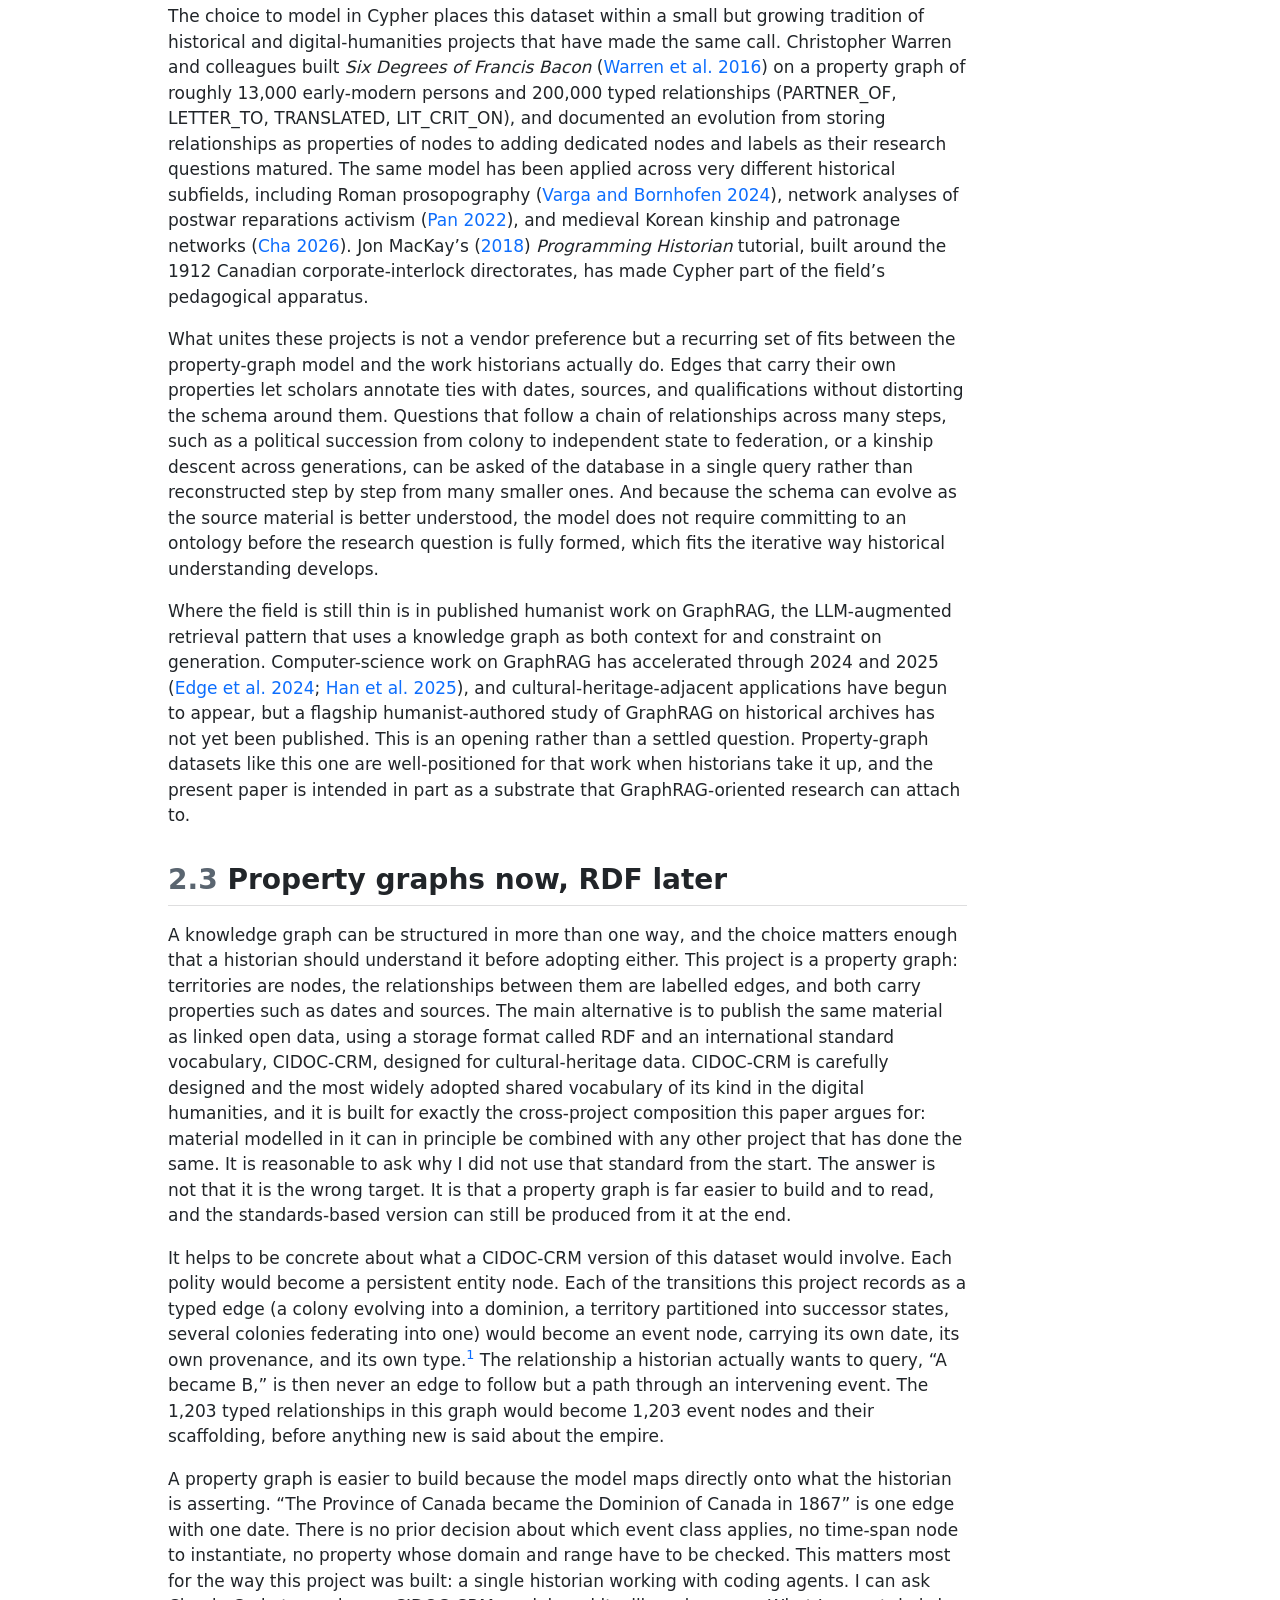
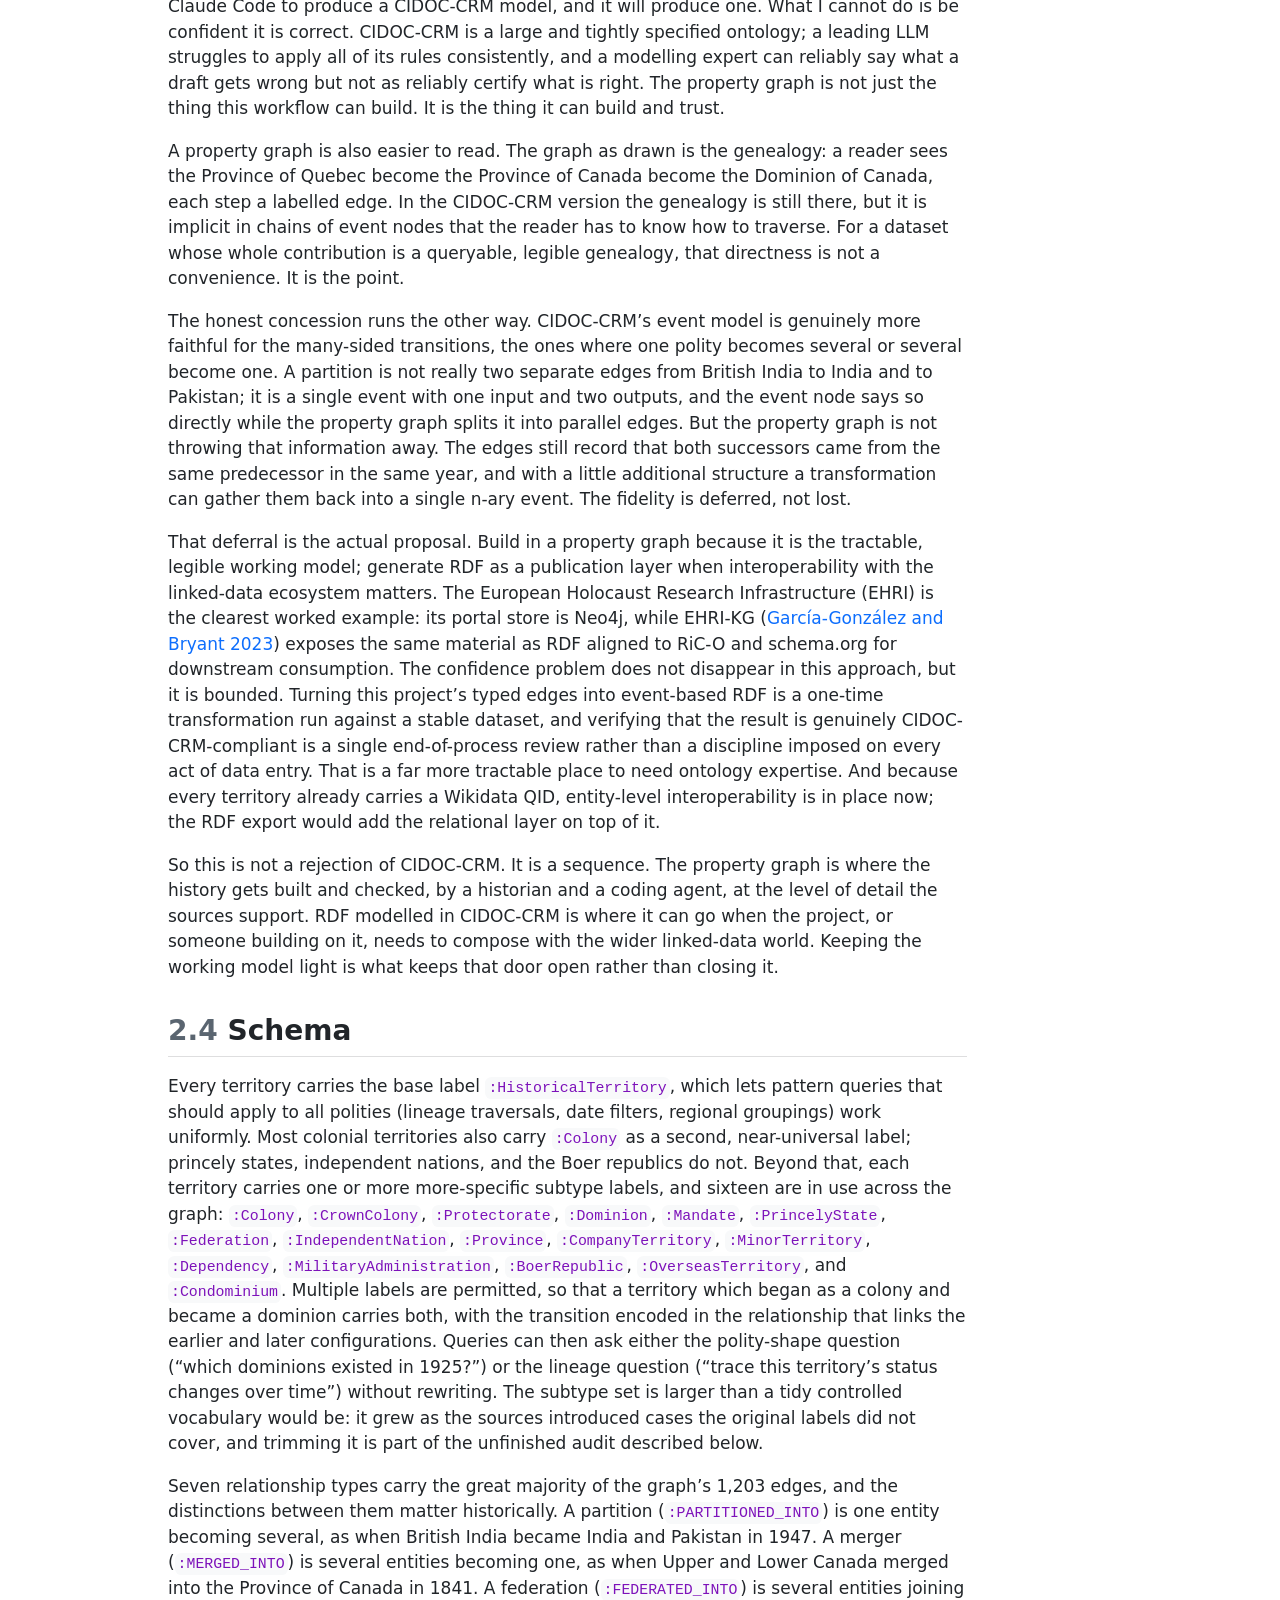
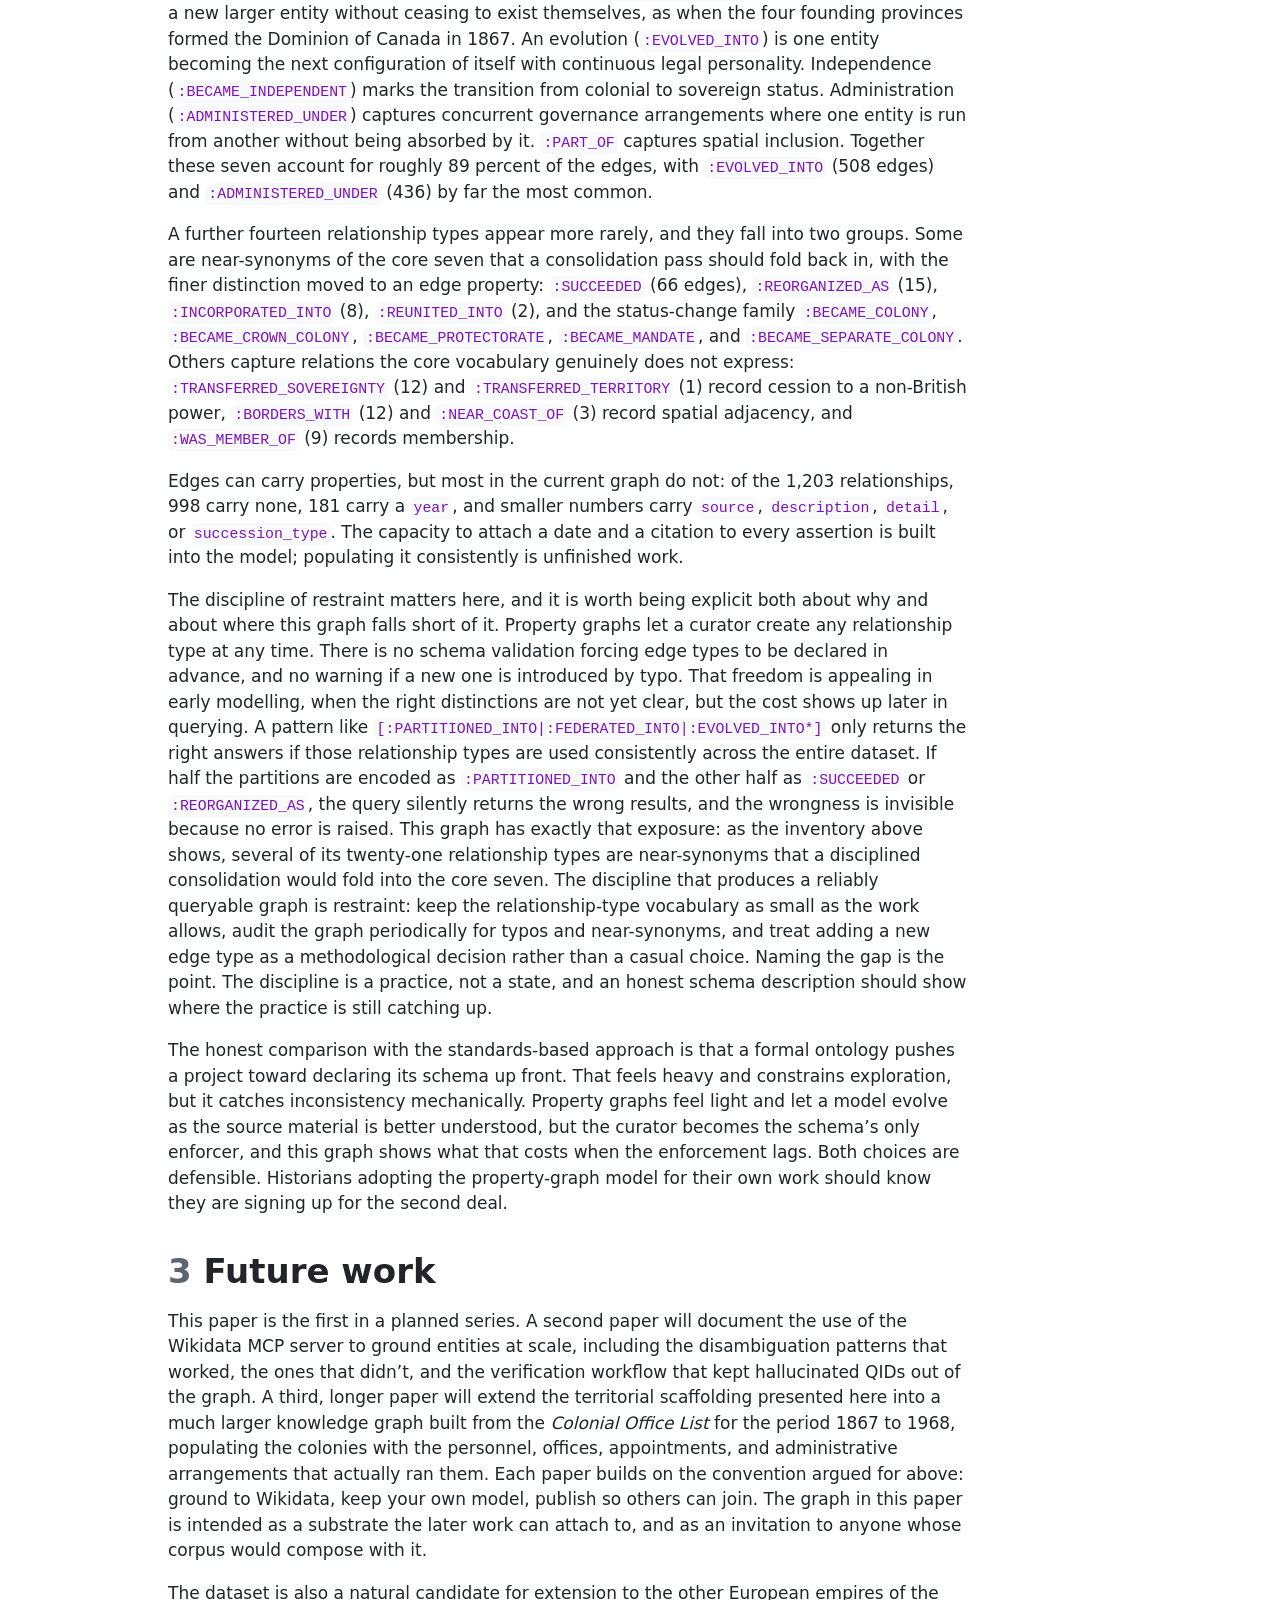
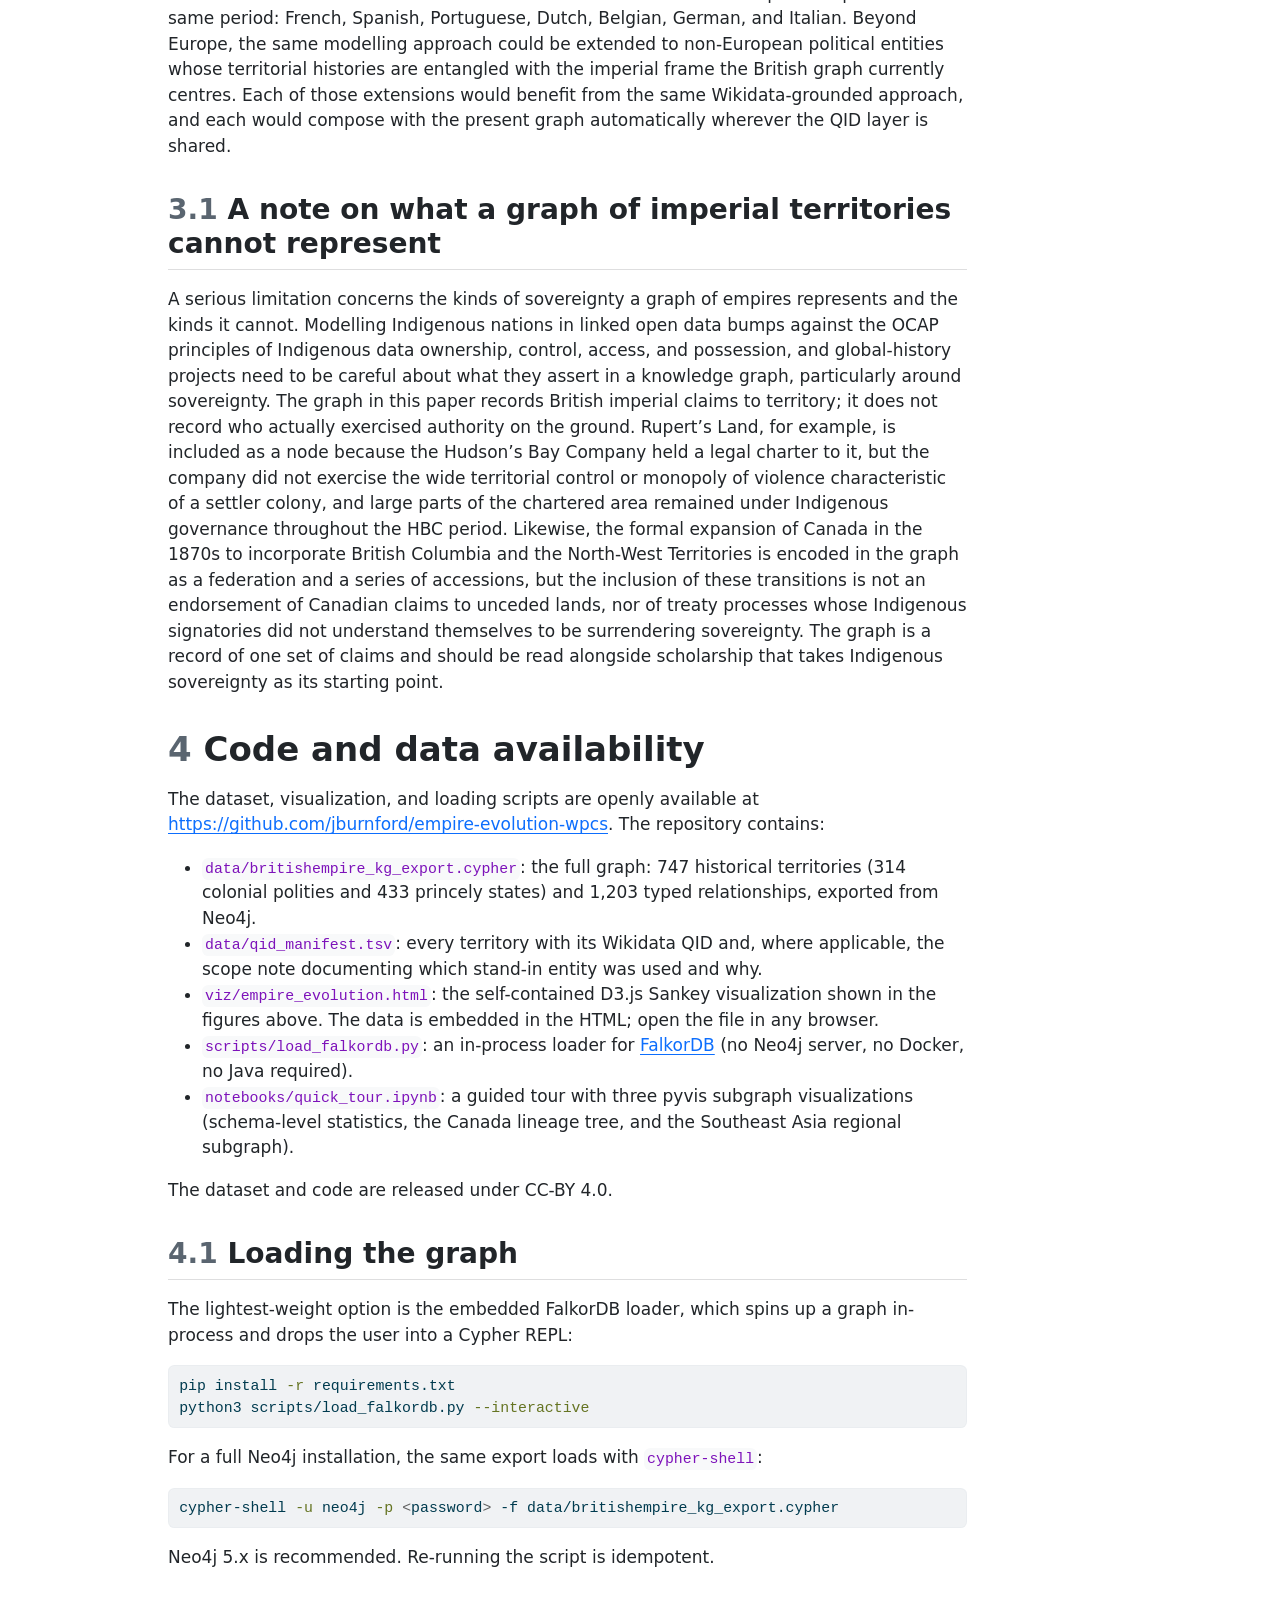
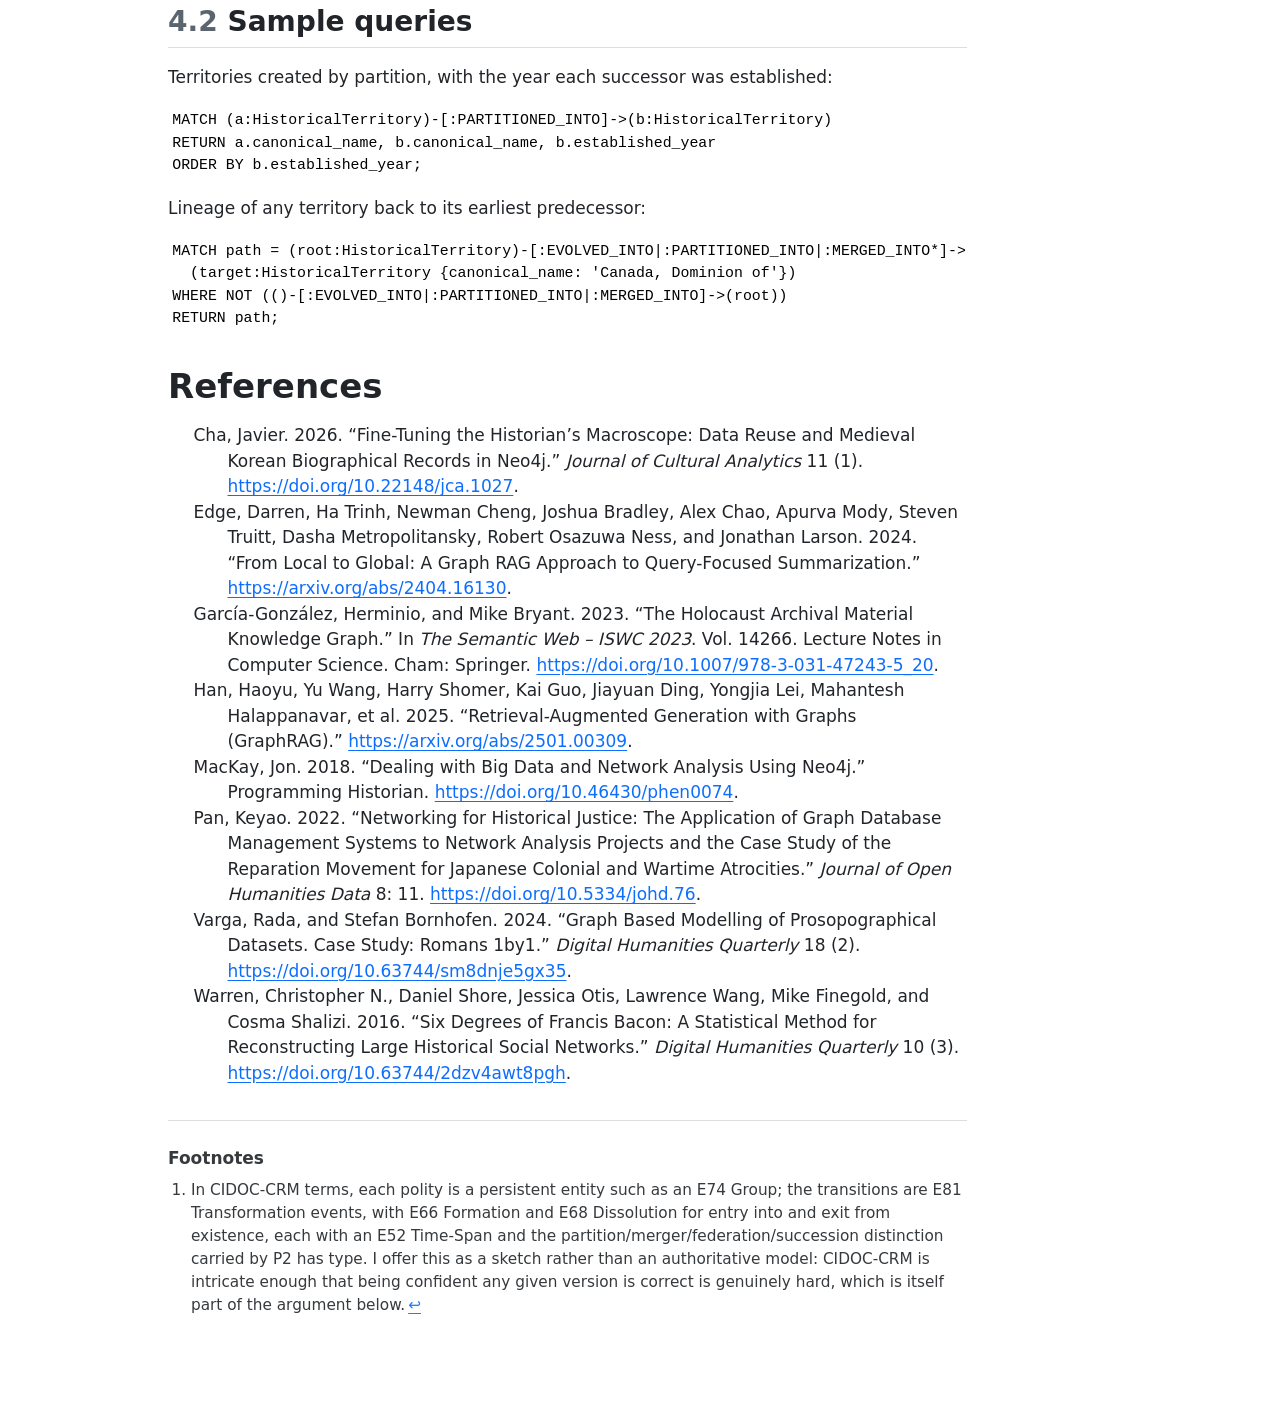
==== commit 4e5edfba: "Built site for gh-pages" ====
--- a/empire-evolution-wpcs.html
+++ b/empire-evolution-wpcs.html
@@ -7,7 +7,7 @@
 <meta name="viewport" content="width=device-width, initial-scale=1.0, user-scalable=yes">
 
 <meta name="author" content="Jim Clifford">
-<meta name="dcterms.date" content="2026-05-13">
+<meta name="dcterms.date" content="2026-05-14">
 
 <title>A Cypher Knowledge Graph of British Imperial Territorial Evolution</title>
 <style>
@@ -106,10 +106,8 @@
   <ul class="collapse">
   <li><a href="#the-british-empire-evolution-knowledge-graph" id="toc-the-british-empire-evolution-knowledge-graph" class="nav-link" data-scroll-target="#the-british-empire-evolution-knowledge-graph"><span class="header-section-number">2.1</span> The British Empire Evolution Knowledge Graph</a></li>
   <li><a href="#property-graphs-in-historical-research" id="toc-property-graphs-in-historical-research" class="nav-link" data-scroll-target="#property-graphs-in-historical-research"><span class="header-section-number">2.2</span> Property graphs in historical research</a></li>
-  <li><a href="#why-not-cidoc-crm" id="toc-why-not-cidoc-crm" class="nav-link" data-scroll-target="#why-not-cidoc-crm"><span class="header-section-number">2.3</span> Why not CIDOC-CRM?</a>
-  <ul class="collapse">
-  <li><a href="#schema" id="toc-schema" class="nav-link" data-scroll-target="#schema"><span class="header-section-number">2.3.1</span> Schema</a></li>
-  </ul></li>
+  <li><a href="#property-graphs-now-rdf-later" id="toc-property-graphs-now-rdf-later" class="nav-link" data-scroll-target="#property-graphs-now-rdf-later"><span class="header-section-number">2.3</span> Property graphs now, RDF later</a></li>
+  <li><a href="#schema" id="toc-schema" class="nav-link" data-scroll-target="#schema"><span class="header-section-number">2.4</span> Schema</a></li>
   </ul></li>
   <li><a href="#future-work" id="toc-future-work" class="nav-link" data-scroll-target="#future-work"><span class="header-section-number">3</span> Future work</a>
   <ul class="collapse">
@@ -153,7 +151,7 @@
     <div>
     <div class="quarto-title-meta-heading">Published</div>
     <div class="quarto-title-meta-contents">
-      <p class="date">May 13, 2026</p>
+      <p class="date">May 14, 2026</p>
     </div>
   </div>
   
@@ -173,66 +171,68 @@
 
 <section id="introduction" class="level1" data-number="1">
 <h1 data-number="1"><span class="header-section-number">1</span> Introduction</h1>
-<p>Historiography is cumulative: each new argument depends on prior scholarship and primary sources that have named, dated, and located the same actors and places. The structured datasets historians now produce should build upon each other in the same way. With coding agents making it much easier to create historical datasets, we need to reinforce linked open data conventions among computational historians to make our data interoperable going forward. The prerequisite is shared ground: agreement that two records describing “Victoria” or “Huizong” or “Demerara” describe the same entity. For prose scholarship, that ground is supplied by citation. For structured data, it has to be supplied by <a href="https://en.wikipedia.org/wiki/Persistent_identifier">persistent identifiers</a>. At the scale historical research now operates, <a href="https://www.wikidata.org/wiki/Wikidata:Main_Page">Wikidata</a>, with over 120 million items including millions of historical figures and places, is the only identifier system with sufficient coverage to play that role. This paper presents a Cypher property-graph dataset of 747 historical territories and 1,203 typed relationships, together with an <a href="http://jimclifford.ca/empire-evolution-wpcs/viz/empire_evolution.html">interactive Sankey visualization</a> that makes the genealogies legible.</p>
-<p>This dataset provides a foundation for a knowledge graph focused on the history of British imperialism and the British World System between the sixteenth and twentieth centuries. The goal was a database recording all of the colonies in any given year along with the evolution of individual colonies throughout their history. Most of this information already existed in Wikipedia and its linked open data project Wikidata. Working with Claude Code, I created a knowledge graph using Wikidata for persistent identifiers. Early in the project, however, it became clear that coding agents regularly hallucinated Wikidata QIDs, so the work required extensive human-in-the-loop verification. I found that developing a <a href="http://jimclifford.ca/empire-evolution-wpcs/viz/empire_evolution.html">visualization</a> helped with that verification by making it easy to see whether the colonies were linked together correctly. This paper will provide an overview of the iterative process to develop and check the knowledge graph using Claude Code.</p>
-<p>Cypher is the query language used by graph databases such as Neo4j and FalkorDB; I chose a property-graph model over the more standards-bound RDF/SPARQL stack because relationships in a property graph can carry their own properties (a date, a source, a qualification), which matters when the relationship itself (a partition, a federation, an independence) is the historical object of interest, not just a link between two things. The dataset is a basic foundation, ready to be extended with additional data ranging from trade statistics to nodes for political officials or key events. The argument is larger: that knowledge graphs, with entities grounded to Wikidata QIDs, offer a productive <em>shared foundation</em> for historical research at this scale. Anyone who takes this data, builds on top of it, and shares the results contributes to a larger historical project. It allows us to do teamwork without forming teams.</p>
+<p>Historiography is cumulative: each new argument depends on prior scholarship and primary sources that have named, dated, and located the same actors and places. The structured datasets historians now produce should build upon each other in the same way. With coding agents making it much easier to create historical datasets, we need to reinforce linked open data conventions among computational historians to make our data interoperable. The prerequisite is shared ground: agreement that two records describing “Victoria” or “Huizong” or “Demerara” describe the same entity. For prose scholarship, that ground is supplied by citation. For structured data, it has to be supplied by <a href="https://en.wikipedia.org/wiki/Persistent_identifier">persistent identifiers</a>. At the scale historical research now operates, <a href="https://www.wikidata.org/wiki/Wikidata:Main_Page">Wikidata</a>, with over 120 million items including millions of historical figures and places, is the only identifier system with sufficient coverage to play that role. This paper presents a Cypher property-graph dataset of 747 historical territories and 1,203 typed relationships, together with an <a href="http://jimclifford.ca/empire-evolution-wpcs/viz/empire_evolution.html">interactive Sankey visualization</a> that makes the genealogies legible.</p>
+<p>This dataset is a foundation for research on the history of British imperialism and the British World System between the sixteenth and twentieth centuries. The goal was a database recording all of the colonies in any given year along with the evolution of individual colonies throughout their history. Most of this information already existed in Wikipedia and its linked open data project Wikidata. Working with Claude Code, I grounded the territories to Wikidata QIDs for persistent identifiers. Early in the project, however, it became clear that coding agents regularly hallucinated Wikidata QIDs, so the work required extensive human-in-the-loop verification. I found that developing a <a href="http://jimclifford.ca/empire-evolution-wpcs/viz/empire_evolution.html">visualization</a> helped with that verification by making it easy to see whether the colonies were linked together correctly. This paper provides an overview of the iterative process used to develop and check the graph with Claude Code.</p>
+<p>Cypher is the query language used by graph databases such as Neo4j and FalkorDB; I chose a property-graph model over the more standards-bound RDF/SPARQL stack because relationships in a property graph can carry their own properties (a date, a source, a qualification), which matters when the relationship itself (a partition, a federation, an independence transition) is the historical object of interest, not just a link between two things. The dataset is a basic starting point, ready to be extended with additional data ranging from trade statistics to nodes for political officials or key events. The argument is larger: that knowledge graphs, with entities grounded to Wikidata QIDs, offer a productive <em>shared foundation</em> for historical research at this scale. Anyone who takes this data, builds on top of it, and shares the results contributes to a larger historical project. It allows us to do teamwork without forming teams.</p>
 </section>
 <section id="wikidata-grounding-as-a-shared-foundation" class="level1" data-number="2">
 <h1 data-number="2"><span class="header-section-number">2</span> Wikidata grounding as a shared foundation</h1>
-<p>Computational history is now possible for individual scholars without grant-funded labs. Coding agents are empowering thousands of historians to build new datasets, but this risks a flourishing of data silos. If we all assign different unique identifiers to disambiguate Victoria the Queen from Victoria, British Columbia, we end up rebuilding the same disambiguation work in every project, and losing the chance for our datasets to compose into anything larger than themselves.</p>
+<p>Computational history is now possible for individual scholars without grant-funded labs. Coding agents are empowering thousands of historians to build new datasets, but this risks a proliferation of data silos. If we all assign different unique identifiers to disambiguate Victoria the Queen from Victoria, British Columbia, we end up rebuilding the same disambiguation work in every project, and losing the chance for our datasets to compose into anything larger than themselves.</p>
 <p>This is the problem linked open data was designed to solve. The idea is straightforward: if every dataset attaches the same persistent identifier to the same entity, then datasets compose. Wikidata has already done much of this work. The first page of results for “Victoria” disambiguates <a href="https://www.wikidata.org/wiki/Q9439">the queen</a>, <a href="https://www.wikidata.org/wiki/Q2132">the British Columbian capital</a>, <a href="https://www.wikidata.org/wiki/Q36687">the Australian state</a>, <a href="https://www.wikidata.org/wiki/Q3940">the capital of the Seychelles</a>, <a href="https://www.wikidata.org/wiki/Q308902">a Roman goddess of victory</a>, <a href="https://www.wikidata.org/wiki/Q136930">a main-belt asteroid</a>, <a href="https://www.wikidata.org/wiki/Q213322">the Victoria and Albert Museum</a>, and roughly a dozen others, each with a permanent identifier any historian’s dataset can attach to.</p>
-<p>Consider what this means in practice. A historian working on nineteenth-century Nova Scotia and a historian working on the East India Company army are unlikely to know each other’s work. Their corpora are different, their archives are in different buildings, and their conferences do not overlap. But if both of them ground their data to <a href="https://www.wikidata.org/wiki/Q335381">Q335381</a>, George Ramsay, who served as Governor of Nova Scotia from 1816 and for Earl of Dalhousie, who served as Commander-in-Chief in India from 1830, their datasets join automatically. A query about Dalhousie’s career can now reach across one historian’s biographical work in Halifax archives and another’s regimental records in Calcutta, without either of them having planned for the integration. The work that previously required weeks of reconciliation becomes a single query. The promise of computational history is not that everyone produces their own dataset. It is that many small datasets compose into a research commons larger than any of them.</p>
-<p>There have been concerns in the digital humanities community about using Wikidata as scholarly infrastructure. Wikidata is crowdsourced; its data model is determined by its community of editors; some of its modeling decisions, of which the <a href="http://academic.oup.com/ccc/article/17/3/200/7739141">handling of gender is the canonical case</a>, have been incompatible with the priorities of researchers working on people whose lives the standard categories misrepresent. The response, in projects like LINCS (Linked Infrastructure for Networked Cultural Scholarship), was to build proper scholarly infrastructure with controlled vocabularies, considered ontological commitments, and editorial accountability. Those choices were correct, and I remain hesitant about building knowledge graphs on the Wikidata platform itself.</p>
-<p>But the worry applies to <em>hosting</em> scholarship on Wikidata, treating Wikidata itself as the place where your scholarly conclusions live, where your data sits, and where your interpretations are subject to revision by anyone who edits the relevant pages. It does not apply to <em>grounding</em> scholarship to Wikidata, which is a different operation. LINCS already works this way. The graph LINCS publishes is its own linked open data, carefully modeled, with editorial accountability to the scholars who contribute to it. LINCS uses Wikidata QIDs directly as the identifiers for entities Wikidata already covers, and mints its own only when no alternative exists. The model is sovereign; the identifiers are shared. Computational historians can choose to invest in fully compliant CIDOC-CRM linked open data, or simple research spreadsheets. If we attach Wikidata identifiers to the entities in our data, we make our work interoperable with other projects. Anyone working on a related corpus, yours or someone else’s, now or in twenty years, can join the two without asking permission, because the identifier is shared.</p>
-<p>The reason this matters is that the alternative does not scale. No scholarly project, no matter how well-funded, can produce identifiers for over 120 million historical people, places, organisms, events, and concepts on its own. Wikidata has done that work. Its coverage is uneven and its modeling has problems, but it is the only system at the right scale for historical research as actually practiced. Ignoring it produces silos. Grounding to it, while keeping your own dataset, is the move that gets us out of this. A historian working on Bengal in 1850 and a historian working on Jamaica in 1840 do not need to coordinate, share infrastructure, or even know each other to produce datasets that interoperate. They need to use Wikidata identifiers for the people, places, and institutions in their sources. That is teamwork without a team. This is not a call for centralized infrastructure. It is the opposite. It is a call for a small set of shared conventions: use shared identifiers; ground to Wikidata; create new Wikidata entries when the substrate is thin. This lets individuals and small groups produce work that connects to a research commons without anyone having to build the commons explicitly. The commons is the consequence of the convention.</p>
+<p>Consider what this means in practice. A historian working on nineteenth-century Nova Scotia and a historian working on the East India Company army are unlikely to know each other’s work. Their corpora are different, their archives are in different buildings, and their conferences do not overlap. But if both of them ground their data to <a href="https://www.wikidata.org/wiki/Q335381">Q335381</a>, their datasets join automatically, even though one historian’s records name him George Ramsay, Governor of Nova Scotia from 1816, and the other names him the Earl of Dalhousie, Commander-in-Chief in India from 1830. A query about Dalhousie’s career can now reach across one historian’s biographical work in Halifax archives and another’s regimental records in Calcutta, without either of them having planned for the integration. The work that previously required weeks of reconciliation becomes a single query. The promise of computational history is not that everyone produces their own dataset. It is that many small datasets compose into a research commons larger than any of them.</p>
+<p>There have been concerns in the digital humanities community about using Wikidata as scholarly infrastructure. Wikidata is crowdsourced; its data model is determined by its community of editors; some of its modelling decisions, of which the <a href="http://academic.oup.com/ccc/article/17/3/200/7739141">handling of gender is the canonical case</a>, have been incompatible with the priorities of researchers working on people whose lives the standard categories misrepresent. The response, in projects like LINCS (Linked Infrastructure for Networked Cultural Scholarship), was to build proper scholarly infrastructure with controlled vocabularies, considered ontological commitments, and editorial accountability. Those choices were correct, and I remain hesitant about building knowledge graphs on the Wikidata platform itself.</p>
+<p>But the worry applies to <em>hosting</em> scholarship on Wikidata, treating Wikidata itself as the place where your scholarly conclusions live, where your data sits, and where your interpretations are subject to revision by anyone who edits the relevant pages. It does not apply to <em>grounding</em> scholarship to Wikidata, which is a different operation. LINCS already works this way. The graph LINCS publishes is its own linked open data, carefully modelled, with editorial accountability to the scholars who contribute to it. LINCS uses Wikidata QIDs directly as the identifiers for entities Wikidata already covers, and mints its own only when no alternative exists. The model is sovereign; the identifiers are shared. Computational historians can choose between fully compliant CIDOC-CRM linked open data and simple research spreadsheets. If we attach Wikidata identifiers to the entities in our data, we make our work interoperable with other projects. Anyone working on a related corpus, yours or someone else’s, now or in twenty years, can join the two without asking permission, because the identifier is shared.</p>
+<p>The reason this matters is that the alternative does not scale. No scholarly project, no matter how well-funded, can produce identifiers for over 120 million historical people, places, organisms, events, and concepts on its own. Wikidata has done that work. Its coverage is uneven and its modeling has problems, but it is the only system at the right scale for historical research as actually practised. Ignoring it produces silos. Grounding to it, while keeping your own dataset, allows historians to take advantage of the strengths of Wikidata without incorporating its problems. A historian working on Bengal in 1850 and a historian working on Jamaica in 1840 do not need to coordinate, share infrastructure, or even know each other to produce datasets that interoperate. They need to use Wikidata identifiers for the people, places, and institutions in their sources. That is teamwork without a team. This is not a call for centralized infrastructure. It is the opposite. It is a call for a small set of shared conventions: use shared identifiers; ground to Wikidata; create new Wikidata entries when the substrate is thin. This lets individuals and small groups produce work that connects to a research commons without anyone having to build the commons explicitly. The commons is the consequence of the convention.</p>
 <p>As the remainder of this working paper will demonstrate, the process is relatively easy and requires three basic commitments:</p>
 <ul>
 <li><p>First, add Wikidata identifiers to the entities in your datasets. If you have a spreadsheet of historical figures, add a column for their Wikidata identifier.</p></li>
 <li><p>Second, publish your data with the identifiers attached. A project website, a Zenodo deposit, a GitHub repository: the venue matters less than the principle that the identifiers are present and durable, so that someone reading your work in ten years can still find them.</p></li>
-<li><p>Third, treat Wikidata-editing as part of historical practice. When you find that a colonial administrator, a rural township, or an eighteenth-century concept lacks an entry, contribute one with sources. We need to make this into an evolving standard of methodological rigor, on the same continuum as proper archival citation.</p></li>
+<li><p>Third, treat Wikidata-editing as part of historical practice. When you find that a colonial administrator, a rural township, or an eighteenth-century concept lacks an entry, contribute one with sources. We need to make this into an evolving standard of methodological rigour, on the same continuum as proper archival citation.</p></li>
 </ul>
 <section id="the-british-empire-evolution-knowledge-graph" class="level2" data-number="2.1">
 <h2 data-number="2.1" class="anchored" data-anchor-id="the-british-empire-evolution-knowledge-graph"><span class="header-section-number">2.1</span> The British Empire Evolution Knowledge Graph</h2>
-<p>This project started small and spiraled out of control. I was working testing LLMs ability to extract and ground information from Internet Archive documents related to the British Empire in the nineteenth century. It occurred to me I should start with a foundational dataset with all of the colonies. I asked a coding agent to help me create a knowledge graph with all of the colonies in the late nineteenth century. It quickly produced a graph that covered a lot of the empire, but was riddled with errors. So the project snowballed as I tried to figure out how to improve accuracy and extend the scope to include the full overseas empire. Wikidata was an obvious starting place. I knew from the Trading Consequences project (2012-2016) that Geonames does not include many of the historical geographical entities such as Rupert’s Land or the Oil Rivers Protectorate. Wikidata, in contrast, has all of these entities as it is linked to Wikipedia articles. Most British colonies have a Wikipedia entry and a Wikidata ID: <a href="https://en.wikipedia.org/wiki/Niger_Coast_Protectorate" class="uri">https://en.wikipedia.org/wiki/Niger_Coast_Protectorate</a> and <a href="https://www.wikidata.org/wiki/Q2566427" class="uri">https://www.wikidata.org/wiki/Q2566427</a>. Wikidata also has entries for minor princely states without an English language Wikipedia page, such as Dedhrota (<a href="https://www.wikidata.org/wiki/Q131126101" class="uri">https://www.wikidata.org/wiki/Q131126101</a>). Working with Claude Code, I tried to identify and ground all of the British colonies in Wikidata and develop them into a knowledge graph using Neo4j as the graph engine. The project grew to include colonies starting with the Crown of Ireland Act of 1541 and the founding of Virginia in 1607. The project was iterative as I identified errors and worked with Claude to develop plans to verify the data. I realized I needed to be able to see the colonies and the temporal relationships between colonies as they merged, split or gained independence. This pushed me to develop a <a href="http://jimclifford.ca/empire-evolution-wpcs/viz/empire_evolution.html">visualization</a> to make the data easier to follow and correct.</p>
+<p>This project started small and spiraled out of control. I was testing LLMs’ ability to extract and ground information from Internet Archive documents related to the British Empire in the nineteenth century. It occurred to me I should start with a foundational dataset of all the colonies. I asked a coding agent to help me create a knowledge graph of all the colonies in the late nineteenth century. It quickly produced a graph that covered a lot of the empire, but was riddled with errors. So the project snowballed as I tried to figure out how to improve accuracy and extend the scope to include the full overseas empire. Wikidata was an obvious starting place. I knew from the Trading Consequences project (2012-2016) that GeoNames does not include many of the historical geographical entities such as Rupert’s Land or the Oil Rivers Protectorate. Wikidata, in contrast, has all of these entities as it is linked to Wikipedia articles. Most British colonies have a Wikipedia entry and a Wikidata ID: <a href="https://en.wikipedia.org/wiki/Niger_Coast_Protectorate" class="uri">https://en.wikipedia.org/wiki/Niger_Coast_Protectorate</a> and <a href="https://www.wikidata.org/wiki/Q2566427" class="uri">https://www.wikidata.org/wiki/Q2566427</a>. Wikidata also has entries for minor princely states without an English language Wikipedia page, such as Dedhrota (<a href="https://www.wikidata.org/wiki/Q131126101" class="uri">https://www.wikidata.org/wiki/Q131126101</a>). Working with Claude Code, I tried to identify and ground all of the British colonies in Wikidata and develop them into a knowledge graph using Neo4j as the graph engine. The project grew to include colonies starting with the Crown of Ireland Act of 1541 and the founding of Virginia in 1607. The project was iterative as I identified errors and worked with Claude to develop plans to verify the data. I realized I needed to be able to see the colonies and the temporal relationships between colonies as they merged, split or gained independence. This pushed me to develop a <a href="http://jimclifford.ca/empire-evolution-wpcs/viz/empire_evolution.html">visualization</a> to make the data easier to follow and correct.</p>
 <p>The <a href="http://jimclifford.ca/empire-evolution-wpcs/viz/empire_evolution.html">visualization</a> needed to track change over time and show the chain of relationships as smaller coastal colonies merged and evolved into larger colonies, as was the case in West Africa.</p>
 <p><img src="images/paste-1.png" class="img-fluid"></p>
-<p>The <a href="http://jimclifford.ca/empire-evolution-wpcs/viz/empire_evolution.html">visualization</a> proved important in correctly mapping out the colonial history of what became Canada, capturing the conquest of the French Empire, the division and later merger of Upper and Lower Canada, and the shorter history of two colonies forming into one before joining confederation in British Columbia.</p>
+<p>The <a href="http://jimclifford.ca/empire-evolution-wpcs/viz/empire_evolution.html">visualization</a> proved important in correctly mapping out the colonial history of what became Canada, capturing the conquest of the French Empire, the division and later merger of Upper and Lower Canada, and the shorter history of two colonies merging into one before British Columbia joined Confederation.</p>
 <p><img src="images/paste-2.png" class="img-fluid"></p>
-<p>South Asia created unique challenges hundreds of princely states, including many that predated Britain’s overseas empire; I decided to select a geographically diverse sample of these states in the <a href="http://jimclifford.ca/empire-evolution-wpcs/viz/empire_evolution.html">visualization</a> while including all of them in the underlying knowledge graph. The South Asia section highlights a limit in this visualization, where screen space and data limitations meant every colony is represented by the same width of bar; the Bombay Presidency is represented the same as the Factory at Surat despite their different scale and levels of colonial control. I could use population estimates or number of square km to differentiate between the major colonies and minor trade forts, but that would require data for each colony and a way to represent change over time. The current visualization prioritizes identifying all of the colonies, their time span and how they relate over visualizing the social, political or economic significance of the different colonies.</p>
+<p>South Asia created unique challenges: hundreds of princely states, including many that predated Britain’s overseas empire. I decided to select a geographically diverse sample of these states in the <a href="http://jimclifford.ca/empire-evolution-wpcs/viz/empire_evolution.html">visualization</a> while including all of them in the underlying knowledge graph. The South Asia section highlights a limit in this visualization, where screen space and data constraints meant every colony is represented by the same width of bar, so the Bombay Presidency appears the same as the Factory at Surat despite their different scale and levels of colonial control. I could use population estimates or square kilometres of territory to differentiate between the major colonies and minor trade forts, but that would require data for each colony and a way to represent change over time. The current visualization prioritizes identifying all of the colonies, their time span and how they relate over visualizing the social, political or economic significance of the different colonies.</p>
 <p><img src="images/paste-3.png" class="img-fluid"></p>
-<p>The iterative process continued after completing the <a href="http://jimclifford.ca/empire-evolution-wpcs/viz/empire_evolution.html">visualization</a>. I needed to ensure all of the Wikidata QIDs matched the colonies. Most of them were reviewed in an earlier human in the loop process. I used Claude Code to create an HTML website that pulled the description from Wikidata and presented it alongside the colony name. I then either verified or provided an alternative. As I worked through the list, I found some minor island colonies did not have a Wikidata ID for the colonial period, so I decided to use the ID for the geographical islands. I also found a few colonies not included in Wikidata and had to decide whether the current political entity could be used as a stand in. In a final process, I used Claude to search every row in the knowledge graph to ensure the Wikidata ID matched and it found a small number of errors. I completed a human review of these errors and published the final version with notes attached for all of the colonies where I had to use a geographical entity, the modern political entity, or a broader Wikidata entity that spans multiple sub-periods of colonial administration, in place of a unique Wikidata ID for the colony. I am now considering adding these entities into Wikidata as a contribution to that project and to make the knowledge graph more consistent.</p>
+<p>The iterative process continued after completing the <a href="http://jimclifford.ca/empire-evolution-wpcs/viz/empire_evolution.html">visualization</a>. I needed to ensure all of the Wikidata QIDs matched the colonies. Most of them were reviewed in an earlier human-in-the-loop process. I used Claude Code to create an HTML website that pulled the description from Wikidata and presented it alongside the colony name. I then either verified or provided an alternative. As I worked through the list, I found some minor island colonies did not have a Wikidata ID for the colonial period, so I decided to use the ID for the geographical islands. I also found a few colonies not included in Wikidata and had to decide whether the current political entity could be used as a stand in. In a final process, I used Claude to search every row in the knowledge graph to ensure the Wikidata ID matched, and it found a small number of errors. I completed a human review of these errors and published the final version with notes attached for all of the colonies where I had to use a geographical entity, the modern political entity, or a broader Wikidata entity that spans multiple sub-periods of colonial administration, in place of a unique Wikidata ID for the colony. I am now considering adding these entities into Wikidata as a contribution to that project and to make the knowledge graph more consistent.</p>
 </section>
 <section id="property-graphs-in-historical-research" class="level2" data-number="2.2">
 <h2 data-number="2.2" class="anchored" data-anchor-id="property-graphs-in-historical-research"><span class="header-section-number">2.2</span> Property graphs in historical research</h2>
 <p>The choice to model in Cypher places this dataset within a small but growing tradition of historical and digital-humanities projects that have made the same call. Christopher Warren and colleagues built <em>Six Degrees of Francis Bacon</em> <span class="citation" data-cites="warren2016sixdegrees">(<a href="#ref-warren2016sixdegrees" role="doc-biblioref">Warren et al. 2016</a>)</span> on a property graph of roughly 13,000 early-modern persons and 200,000 typed relationships (PARTNER_OF, LETTER_TO, TRANSLATED, LIT_CRIT_ON), and documented an evolution from storing relationships as properties of nodes to adding dedicated nodes and labels as their research questions matured. The same model has been applied across very different historical subfields, including Roman prosopography <span class="citation" data-cites="vargabornhofen2024romans">(<a href="#ref-vargabornhofen2024romans" role="doc-biblioref">Varga and Bornhofen 2024</a>)</span>, network analyses of postwar reparations activism <span class="citation" data-cites="pan2022networking">(<a href="#ref-pan2022networking" role="doc-biblioref">Pan 2022</a>)</span>, and medieval Korean kinship and patronage networks <span class="citation" data-cites="cha2026macroscope">(<a href="#ref-cha2026macroscope" role="doc-biblioref">Cha 2026</a>)</span>. Jon MacKay’s <span class="citation" data-cites="mackay2018programminghistorian">(<a href="#ref-mackay2018programminghistorian" role="doc-biblioref">2018</a>)</span> <em>Programming Historian</em> tutorial, built around the 1912 Canadian corporate-interlock directorates, has made Cypher part of the field’s pedagogical apparatus.</p>
-<p>What unites these projects is not a vendor preference but a recurring set of fits between the property-graph model and the work historians actually do. Edges that carry their own properties let scholars annotate ties with dates, sources, and qualifications without distorting the schema around them. Questions that follow a chain of relationships across many steps, such as a political succession from colony to independent state to federation, or a kinship descent across generations, can be asked of the database in a single query rather than reconstructed step by step from many smaller ones. And because the schema can evolve as the source material is better understood, the model does not require committing to an ontology before the research question is fully formed, which fits the iterative way historical understanding actually develops.</p>
+<p>What unites these projects is not a vendor preference but a recurring set of fits between the property-graph model and the work historians actually do. Edges that carry their own properties let scholars annotate ties with dates, sources, and qualifications without distorting the schema around them. Questions that follow a chain of relationships across many steps, such as a political succession from colony to independent state to federation, or a kinship descent across generations, can be asked of the database in a single query rather than reconstructed step by step from many smaller ones. And because the schema can evolve as the source material is better understood, the model does not require committing to an ontology before the research question is fully formed, which fits the iterative way historical understanding develops.</p>
 <p>Where the field is still thin is in published humanist work on GraphRAG, the LLM-augmented retrieval pattern that uses a knowledge graph as both context for and constraint on generation. Computer-science work on GraphRAG has accelerated through 2024 and 2025 <span class="citation" data-cites="edge2024graphrag han2025graphrag">(<a href="#ref-edge2024graphrag" role="doc-biblioref">Edge et al. 2024</a>; <a href="#ref-han2025graphrag" role="doc-biblioref">Han et al. 2025</a>)</span>, and cultural-heritage-adjacent applications have begun to appear, but a flagship humanist-authored study of GraphRAG on historical archives has not yet been published. This is an opening rather than a settled question. Property-graph datasets like this one are well-positioned for that work when historians take it up, and the present paper is intended in part as a substrate that GraphRAG-oriented research can attach to.</p>
 </section>
-<section id="why-not-cidoc-crm" class="level2" data-number="2.3">
-<h2 data-number="2.3" class="anchored" data-anchor-id="why-not-cidoc-crm"><span class="header-section-number">2.3</span> Why not CIDOC-CRM?</h2>
-<p>The most considered alternative to a project-specific property-graph model would have been to publish the dataset as RDF following CIDOC-CRM, the ISO-standard ontology for cultural heritage and the most widely adopted shared ontology in the digital-humanities linked-data world. CIDOC-CRM is well documented, carefully designed, and built for exactly the kind of cross-project interoperability this paper argues for elsewhere. It is reasonable to ask why I did not use it.</p>
-<p>The honest answer begins with a problem that historical-GIS practitioners know well: most of the colonies in this dataset do not have a stable territorial extent. A useful test question is to ask what the spatial node would be for “Canada” in 1770, 1841, 1867, and 1951. There is no single answer. In 1770 there is no Canada; the territory along the St.&nbsp;Lawrence is the Province of Quebec under British military rule. In 1841 the Act of Union has merged Upper and Lower Canada into the Province of Canada. In 1867 the Dominion of Canada is four provinces along the St.&nbsp;Lawrence and the lower Great Lakes. By 1951 it is a transcontinental federation that has recently absorbed Newfoundland. CIDOC-CRM handles this correctly through E93 Presence (the published documentation uses the Roman Empire as exactly this kind of example), where each territorial configuration is its own spatiotemporal node attached to a persistent E74 Group via P166_was_a_presence_of, with its own E52 Time-Span and E94 Spatial Primitive. The model is right. It is also a model in which a single polity’s territorial life is not one node but a sequence, and the dataset’s 747 territories would expand into a much larger graph of presences, time-spans, geometries, and labels. The CIDOC-CRM-compliant version of post-confederation Canada alone is at least eight E93 Presences (1867, 1870, 1871, 1873, 1898, 1905, 1949, 1999), each with its own provenance and geometry, before any partition or accession event has been added to the graph.</p>
-<p>The deeper friction is at the edges. CIDOC-CRM has no direct property for “partitioned into,” “merged into,” “federated with,” or “became independent.” All of these are modeled as E81 Transformation events with <code>P124_transformed</code> pointing to the input persistent item and <code>P123_resulted_in</code> pointing to each output, alongside E66 Formation and E68 Dissolution events for entry into and exit from existence. The partition / merger / federation / succession distinction is recoverable through <code>P2_has_type</code> on each E81, but the typed-edge semantics that make Cypher queries legible (<code>[:PARTITIONED_INTO|:FEDERATED_INTO|:EVOLVED_INTO*]</code>) have to be reconstructed through pattern queries that traverse intervening event nodes. For a dataset whose primary contribution is the queryable genealogy itself, this is a real ergonomic loss with no offsetting gain in expressiveness.</p>
-<p>What this placement gives up is worth naming. Joining a CIDOC-CRM-compliant triplestore would have meant that a single federated SPARQL query could in principle compose this dataset with LINCS, with the British Museum’s collections, and with any other historical project that has done the same modeling work. That kind of seamless cross-project composition was the original promise of linked open data, and a property-graph project grounded only at the identifier layer cannot offer it. Anyone who wants to combine this dataset with another project’s has to do that combination project by project, attaching at the QID layer, rather than asking a single endpoint a single question.</p>
-<p>Whether that cost is as decisive in 2026 as it would have been a decade ago is an open question. Large language models have changed what cross-project synthesis looks like in practice: a research question posed in natural language can be translated into Cypher against this graph, SPARQL against a triplestore, and REST against a third source, with the results reconciled by the model. This is more flexible than federated SPARQL, since no schema agreement is required upfront, and also less verifiable, since the reconciliation is opaque and can fail silently. The tension cuts two ways. If LLMs can bridge schemas at query time, the up-front cost of committing to a shared ontology may matter less than it did. If LLM-mediated answers can fail silently, the verifiability a properly modelled ontology offers may matter more, not less. I do not have a settled view on which way this pulls, and I am not aware of digital-humanities scholarship that has worked the question through directly. This needs to be tested in practice, and the present paper is intended as a contribution to that testing by making both options available to the field. The choice is not between RDF and property graphs; it is between RDF and property graphs <em>for this project</em>. Both are viable options for historical research, and both have their place in the ecosystem.</p>
-<p>The decision is therefore not a rejection of CIDOC-CRM but a placement of it. CIDOC-CRM is the right tool for the artifact-and-person scale of cultural heritage cataloging, where the event is itself the historical object of interest: an acquisition, an attribution, a production. It is also the right tool for projects whose primary deliverable is a richly time-scoped historical GIS, where E93 Presences and E94 geometries do exactly the work the data needs and the cost of the event scaffolding is repaid by the queries the geometry makes possible. Each project needs to consider the costs and benefits of choosing different approaches. For a foundational political-territorial history knowledge graph at the level of polities and successions, where the dataset’s value is in the typed relationships between persistent entities rather than in the geometries themselves, the presence and event nodes are scaffolding around the relationships historians actually want to query. I chose to keep the working model flexible and to do the cross-project work at the identifier layer instead, by attaching Wikidata QIDs to every territory and flagging the ones I could not ground. The choice is one of placement, and treating it as such is what keeps both options open to the field.</p>
-<p>A hybrid path is also available, and the European Holocaust Research Infrastructure (EHRI) is the clearest worked example. EHRI’s underlying portal store is Neo4j, while EHRI-KG <span class="citation" data-cites="garciagonzalez2023ehri">(<a href="#ref-garciagonzalez2023ehri" role="doc-biblioref">García-González and Bryant 2023</a>)</span> exposes the same archival material as RDF aligned to RiC-O and schema.org for downstream linked-data consumption. The working model is a property graph optimized for curation and query; RDF is generated as a publication layer when interoperability with the linked-data ecosystem matters. The architecture this paper proposes (model in a property graph, ground at the Wikidata identifier layer) is a lighter-weight version of the same pattern, and EHRI’s experience suggests that historians who want both can have both.</p>
-<section id="schema" class="level3" data-number="2.3.1">
-<h3 data-number="2.3.1" class="anchored" data-anchor-id="schema"><span class="header-section-number">2.3.1</span> Schema</h3>
-<p>The graph uses a small, deliberately constrained vocabulary of node labels and relationship types. Every territory carries the base label <code>:HistoricalTerritory</code>, which lets pattern queries that should apply to all polities (lineage traversals, date filters, regional groupings) work uniformly. Each territory also carries one or more specific subtypes drawn from a controlled list: <code>:Colony</code>, <code>:CrownColony</code>, <code>:Protectorate</code>, <code>:Dominion</code>, <code>:Mandate</code>, <code>:PrincelyState</code>, <code>:Federation</code>, and <code>:IndependentNation</code>. Multiple labels are permitted, so that a territory which began as a colony and became a dominion carries both, with the transition encoded in the relationship that links the earlier and later configurations. Queries can then ask either the polity-shape question (“which dominions existed in 1925?”) or the lineage question (“trace this territory’s status changes over time”) without rewriting.</p>
-<p>A small set of relationship types does most of the work: <code>:EVOLVED_INTO</code>, <code>:PARTITIONED_INTO</code>, <code>:MERGED_INTO</code>, <code>:FEDERATED_INTO</code>, <code>:BECAME_INDEPENDENT</code>, <code>:ADMINISTERED_UNDER</code>, and <code>:PART_OF</code>. The distinctions matter historically. A partition (<code>:PARTITIONED_INTO</code>) is one entity becoming several, as when British India became India and Pakistan in 1947. A merger (<code>:MERGED_INTO</code>) is several entities becoming one, as when Upper and Lower Canada merged into the Province of Canada in 1841. A federation (<code>:FEDERATED_INTO</code>) is several entities joining a new larger entity without ceasing to exist themselves, as when the four founding provinces formed the Dominion of Canada in 1867. An evolution (<code>:EVOLVED_INTO</code>) is one entity becoming the next configuration of itself with continuous legal personality. Independence (<code>:BECAME_INDEPENDENT</code>) marks the transition from colonial to sovereign status. Administration (<code>:ADMINISTERED_UNDER</code>) captures concurrent governance arrangements where one entity is run from another without being absorbed by it. <code>:PART_OF</code> captures spatial inclusion. Each edge carries at least a <code>year</code> property, and many also carry <code>source</code> and <code>note</code> properties that document the assertion.</p>
-<p>The discipline of restraint matters here, and it is worth being explicit about why. Property graphs let a curator create any relationship type at any time. There is no schema validation forcing edge types to be declared in advance, and no warning if a new one is introduced by typo. That freedom is appealing in early modelling, when the right distinctions are not yet clear, but the cost shows up later in querying. A pattern like <code>[:PARTITIONED_INTO|:FEDERATED_INTO|:EVOLVED_INTO*]</code> only returns the right answers if those three relationship types are used consistently across the entire dataset. If half the partitions are encoded as <code>:PARTITIONED_INTO</code> and the other half as <code>:SPLIT_INTO</code> or <code>:DIVIDED_INTO</code>, the query silently returns the wrong results, and the wrongness is invisible because no error is raised. The discipline that produces a queryable graph is restraint: keep the relationship-type vocabulary as small as the work allows, audit the graph periodically for typos and near-synonyms, and treat adding a new edge type as a methodological decision rather than a casual choice. The temptation to add <code>:DEVOLVED_FROM</code>, <code>:SECEDED_FROM</code>, <code>:GAINED_DOMINION_STATUS</code>, and so on was resisted in this project in favour of using the existing seven types with edge properties where a finer distinction was needed.</p>
-<p>The honest comparison with RDF is that OWL pushes a project toward schema declarations early. That feels heavy and constrains exploration, but it catches inconsistency mechanically. Property graphs feel light and let a model evolve as the source material is better understood, but the curator becomes the schema’s only enforcer. Both choices are defensible. Historians adopting the property-graph model for their own work should know they are signing up for the second deal.</p>
-</section>
+<section id="property-graphs-now-rdf-later" class="level2" data-number="2.3">
+<h2 data-number="2.3" class="anchored" data-anchor-id="property-graphs-now-rdf-later"><span class="header-section-number">2.3</span> Property graphs now, RDF later</h2>
+<p>A knowledge graph can be structured in more than one way, and the choice matters enough that a historian should understand it before adopting either. This project is a property graph: territories are nodes, the relationships between them are labelled edges, and both carry properties such as dates and sources. The main alternative is to publish the same material as linked open data, using a storage format called RDF and an international standard vocabulary, CIDOC-CRM, designed for cultural-heritage data. CIDOC-CRM is carefully designed and the most widely adopted shared vocabulary of its kind in the digital humanities, and it is built for exactly the cross-project composition this paper argues for: material modelled in it can in principle be combined with any other project that has done the same. It is reasonable to ask why I did not use that standard from the start. The answer is not that it is the wrong target. It is that a property graph is far easier to build and to read, and the standards-based version can still be produced from it at the end.</p>
+<p>It helps to be concrete about what a CIDOC-CRM version of this dataset would involve. Each polity would become a persistent entity node. Each of the transitions this project records as a typed edge (a colony evolving into a dominion, a territory partitioned into successor states, several colonies federating into one) would become an event node, carrying its own date, its own provenance, and its own type.<a href="#fn1" class="footnote-ref" id="fnref1" role="doc-noteref"><sup>1</sup></a> The relationship a historian actually wants to query, “A became B,” is then never an edge to follow but a path through an intervening event. The 1,203 typed relationships in this graph would become 1,203 event nodes and their scaffolding, before anything new is said about the empire.</p>
+<p>A property graph is easier to build because the model maps directly onto what the historian is asserting. “The Province of Canada became the Dominion of Canada in 1867” is one edge with one date. There is no prior decision about which event class applies, no time-span node to instantiate, no property whose domain and range have to be checked. This matters most for the way this project was built: a single historian working with coding agents. I can ask Claude Code to produce a CIDOC-CRM model, and it will produce one. What I cannot do is be confident it is correct. CIDOC-CRM is a large and tightly specified ontology; a leading LLM struggles to apply all of its rules consistently, and a modelling expert can reliably say what a draft gets wrong but not as reliably certify what is right. The property graph is not just the thing this workflow can build. It is the thing it can build and trust.</p>
+<p>A property graph is also easier to read. The graph as drawn is the genealogy: a reader sees the Province of Quebec become the Province of Canada become the Dominion of Canada, each step a labelled edge. In the CIDOC-CRM version the genealogy is still there, but it is implicit in chains of event nodes that the reader has to know how to traverse. For a dataset whose whole contribution is a queryable, legible genealogy, that directness is not a convenience. It is the point.</p>
+<p>The honest concession runs the other way. CIDOC-CRM’s event model is genuinely more faithful for the many-sided transitions, the ones where one polity becomes several or several become one. A partition is not really two separate edges from British India to India and to Pakistan; it is a single event with one input and two outputs, and the event node says so directly while the property graph splits it into parallel edges. But the property graph is not throwing that information away. The edges still record that both successors came from the same predecessor in the same year, and with a little additional structure a transformation can gather them back into a single n-ary event. The fidelity is deferred, not lost.</p>
+<p>That deferral is the actual proposal. Build in a property graph because it is the tractable, legible working model; generate RDF as a publication layer when interoperability with the linked-data ecosystem matters. The European Holocaust Research Infrastructure (EHRI) is the clearest worked example: its portal store is Neo4j, while EHRI-KG <span class="citation" data-cites="garciagonzalez2023ehri">(<a href="#ref-garciagonzalez2023ehri" role="doc-biblioref">García-González and Bryant 2023</a>)</span> exposes the same material as RDF aligned to RiC-O and schema.org for downstream consumption. The confidence problem does not disappear in this approach, but it is bounded. Turning this project’s typed edges into event-based RDF is a one-time transformation run against a stable dataset, and verifying that the result is genuinely CIDOC-CRM-compliant is a single end-of-process review rather than a discipline imposed on every act of data entry. That is a far more tractable place to need ontology expertise. And because every territory already carries a Wikidata QID, entity-level interoperability is in place now; the RDF export would add the relational layer on top of it.</p>
+<p>So this is not a rejection of CIDOC-CRM. It is a sequence. The property graph is where the history gets built and checked, by a historian and a coding agent, at the level of detail the sources support. RDF modelled in CIDOC-CRM is where it can go when the project, or someone building on it, needs to compose with the wider linked-data world. Keeping the working model light is what keeps that door open rather than closing it.</p>
+</section>
+<section id="schema" class="level2" data-number="2.4">
+<h2 data-number="2.4" class="anchored" data-anchor-id="schema"><span class="header-section-number">2.4</span> Schema</h2>
+<p>Every territory carries the base label <code>:HistoricalTerritory</code>, which lets pattern queries that should apply to all polities (lineage traversals, date filters, regional groupings) work uniformly. Most colonial territories also carry <code>:Colony</code> as a second, near-universal label; princely states, independent nations, and the Boer republics do not. Beyond that, each territory carries one or more more-specific subtype labels, and sixteen are in use across the graph: <code>:Colony</code>, <code>:CrownColony</code>, <code>:Protectorate</code>, <code>:Dominion</code>, <code>:Mandate</code>, <code>:PrincelyState</code>, <code>:Federation</code>, <code>:IndependentNation</code>, <code>:Province</code>, <code>:CompanyTerritory</code>, <code>:MinorTerritory</code>, <code>:Dependency</code>, <code>:MilitaryAdministration</code>, <code>:BoerRepublic</code>, <code>:OverseasTerritory</code>, and <code>:Condominium</code>. Multiple labels are permitted, so that a territory which began as a colony and became a dominion carries both, with the transition encoded in the relationship that links the earlier and later configurations. Queries can then ask either the polity-shape question (“which dominions existed in 1925?”) or the lineage question (“trace this territory’s status changes over time”) without rewriting. The subtype set is larger than a tidy controlled vocabulary would be: it grew as the sources introduced cases the original labels did not cover, and trimming it is part of the unfinished audit described below.</p>
+<p>Seven relationship types carry the great majority of the graph’s 1,203 edges, and the distinctions between them matter historically. A partition (<code>:PARTITIONED_INTO</code>) is one entity becoming several, as when British India became India and Pakistan in 1947. A merger (<code>:MERGED_INTO</code>) is several entities becoming one, as when Upper and Lower Canada merged into the Province of Canada in 1841. A federation (<code>:FEDERATED_INTO</code>) is several entities joining a new larger entity without ceasing to exist themselves, as when the four founding provinces formed the Dominion of Canada in 1867. An evolution (<code>:EVOLVED_INTO</code>) is one entity becoming the next configuration of itself with continuous legal personality. Independence (<code>:BECAME_INDEPENDENT</code>) marks the transition from colonial to sovereign status. Administration (<code>:ADMINISTERED_UNDER</code>) captures concurrent governance arrangements where one entity is run from another without being absorbed by it. <code>:PART_OF</code> captures spatial inclusion. Together these seven account for roughly 89 percent of the edges, with <code>:EVOLVED_INTO</code> (508 edges) and <code>:ADMINISTERED_UNDER</code> (436) by far the most common.</p>
+<p>A further fourteen relationship types appear more rarely, and they fall into two groups. Some are near-synonyms of the core seven that a consolidation pass should fold back in, with the finer distinction moved to an edge property: <code>:SUCCEEDED</code> (66 edges), <code>:REORGANIZED_AS</code> (15), <code>:INCORPORATED_INTO</code> (8), <code>:REUNITED_INTO</code> (2), and the status-change family <code>:BECAME_COLONY</code>, <code>:BECAME_CROWN_COLONY</code>, <code>:BECAME_PROTECTORATE</code>, <code>:BECAME_MANDATE</code>, and <code>:BECAME_SEPARATE_COLONY</code>. Others capture relations the core vocabulary genuinely does not express: <code>:TRANSFERRED_SOVEREIGNTY</code> (12) and <code>:TRANSFERRED_TERRITORY</code> (1) record cession to a non-British power, <code>:BORDERS_WITH</code> (12) and <code>:NEAR_COAST_OF</code> (3) record spatial adjacency, and <code>:WAS_MEMBER_OF</code> (9) records membership.</p>
+<p>Edges can carry properties, but most in the current graph do not: of the 1,203 relationships, 998 carry none, 181 carry a <code>year</code>, and smaller numbers carry <code>source</code>, <code>description</code>, <code>detail</code>, or <code>succession_type</code>. The capacity to attach a date and a citation to every assertion is built into the model; populating it consistently is unfinished work.</p>
+<p>The discipline of restraint matters here, and it is worth being explicit both about why and about where this graph falls short of it. Property graphs let a curator create any relationship type at any time. There is no schema validation forcing edge types to be declared in advance, and no warning if a new one is introduced by typo. That freedom is appealing in early modelling, when the right distinctions are not yet clear, but the cost shows up later in querying. A pattern like <code>[:PARTITIONED_INTO|:FEDERATED_INTO|:EVOLVED_INTO*]</code> only returns the right answers if those relationship types are used consistently across the entire dataset. If half the partitions are encoded as <code>:PARTITIONED_INTO</code> and the other half as <code>:SUCCEEDED</code> or <code>:REORGANIZED_AS</code>, the query silently returns the wrong results, and the wrongness is invisible because no error is raised. This graph has exactly that exposure: as the inventory above shows, several of its twenty-one relationship types are near-synonyms that a disciplined consolidation would fold into the core seven. The discipline that produces a reliably queryable graph is restraint: keep the relationship-type vocabulary as small as the work allows, audit the graph periodically for typos and near-synonyms, and treat adding a new edge type as a methodological decision rather than a casual choice. Naming the gap is the point. The discipline is a practice, not a state, and an honest schema description should show where the practice is still catching up.</p>
+<p>The honest comparison with the standards-based approach is that a formal ontology pushes a project toward declaring its schema up front. That feels heavy and constrains exploration, but it catches inconsistency mechanically. Property graphs feel light and let a model evolve as the source material is better understood, but the curator becomes the schema’s only enforcer, and this graph shows what that costs when the enforcement lags. Both choices are defensible. Historians adopting the property-graph model for their own work should know they are signing up for the second deal.</p>
 </section>
 </section>
 <section id="future-work" class="level1" data-number="3">
 <h1 data-number="3"><span class="header-section-number">3</span> Future work</h1>
-<p>This paper is the first in a planned series. A second paper documents the use of the Wikidata MCP server to ground entities at scale, including the disambiguation patterns that worked, the ones that didn’t, and the verification workflow that kept hallucinated QIDs out of the graph. A third, longer paper extends the territorial scaffolding presented here into a much larger knowledge graph built from the <em>Colonial Office List</em> for the period 1867 to 1968, populating the colonies with the personnel, offices, appointments, and administrative arrangements that actually ran them. Each paper builds on the convention argued for above: ground to Wikidata, keep your own model, publish so others can join. The graph in this paper is intended as a substrate the later work can attach to, and as an invitation to anyone whose corpus would compose with it.</p>
+<p>This paper is the first in a planned series. A second paper will document the use of the Wikidata MCP server to ground entities at scale, including the disambiguation patterns that worked, the ones that didn’t, and the verification workflow that kept hallucinated QIDs out of the graph. A third, longer paper will extend the territorial scaffolding presented here into a much larger knowledge graph built from the <em>Colonial Office List</em> for the period 1867 to 1968, populating the colonies with the personnel, offices, appointments, and administrative arrangements that actually ran them. Each paper builds on the convention argued for above: ground to Wikidata, keep your own model, publish so others can join. The graph in this paper is intended as a substrate the later work can attach to, and as an invitation to anyone whose corpus would compose with it.</p>
 <p>The dataset is also a natural candidate for extension to the other European empires of the same period: French, Spanish, Portuguese, Dutch, Belgian, German, and Italian. Beyond Europe, the same modelling approach could be extended to non-European political entities whose territorial histories are entangled with the imperial frame the British graph currently centres. Each of those extensions would benefit from the same Wikidata-grounded approach, and each would compose with the present graph automatically wherever the QID layer is shared.</p>
 <section id="a-note-on-what-a-graph-of-imperial-territories-cannot-represent" class="level2" data-number="3.1">
 <h2 data-number="3.1" class="anchored" data-anchor-id="a-note-on-what-a-graph-of-imperial-territories-cannot-represent"><span class="header-section-number">3.1</span> A note on what a graph of imperial territories cannot represent</h2>
-<p>A more serious limitation concerns the kinds of sovereignty a graph of empires represents and the kinds it cannot. Modelling Indigenous nations in linked open data bumps against the OCAP principles of Indigenous data ownership, control, access, and possession, and global-history projects need to be careful about what they assert in a knowledge graph, particularly around sovereignty. The graph in this paper records British imperial claims to territory; it does not record who actually exercised authority on the ground. Rupert’s Land, for example, is included as a node because the Hudson’s Bay Company held a legal charter to it, but the company did not exercise the wide territorial control or monopoly of violence characteristic of a settler colony, and large parts of the chartered area remained under Indigenous governance throughout the HBC period. Likewise, the formal expansion of Canada in the 1870s to incorporate British Columbia and the North-West Territories is encoded in the graph as a federation and a series of accessions, but the inclusion of these transitions is not an endorsement of Canadian claims to unceded lands, nor of treaty processes whose Indigenous signatories did not understand themselves to be surrendering sovereignty. The graph is a record of one set of claims and should be read alongside scholarship that takes Indigenous sovereignty as its starting point.</p>
+<p>A serious limitation concerns the kinds of sovereignty a graph of empires represents and the kinds it cannot. Modelling Indigenous nations in linked open data bumps against the OCAP principles of Indigenous data ownership, control, access, and possession, and global-history projects need to be careful about what they assert in a knowledge graph, particularly around sovereignty. The graph in this paper records British imperial claims to territory; it does not record who actually exercised authority on the ground. Rupert’s Land, for example, is included as a node because the Hudson’s Bay Company held a legal charter to it, but the company did not exercise the wide territorial control or monopoly of violence characteristic of a settler colony, and large parts of the chartered area remained under Indigenous governance throughout the HBC period. Likewise, the formal expansion of Canada in the 1870s to incorporate British Columbia and the North-West Territories is encoded in the graph as a federation and a series of accessions, but the inclusion of these transitions is not an endorsement of Canadian claims to unceded lands, nor of treaty processes whose Indigenous signatories did not understand themselves to be surrendering sovereignty. The graph is a record of one set of claims and should be read alongside scholarship that takes Indigenous sovereignty as its starting point.</p>
 </section>
 </section>
 <section id="code-and-data-availability" class="level1" data-number="4">
@@ -257,14 +257,13 @@
 </section>
 <section id="sample-queries" class="level2" data-number="4.2">
 <h2 data-number="4.2" class="anchored" data-anchor-id="sample-queries"><span class="header-section-number">4.2</span> Sample queries</h2>
-<p>Settlements that became independent through partition:</p>
+<p>Territories created by partition, with the year each successor was established:</p>
 <pre class="cypher"><code>MATCH (a:HistoricalTerritory)-[:PARTITIONED_INTO]-&gt;(b:HistoricalTerritory)
-WHERE 'IndependentNation' IN labels(b)
 RETURN a.canonical_name, b.canonical_name, b.established_year
 ORDER BY b.established_year;</code></pre>
 <p>Lineage of any territory back to its earliest predecessor:</p>
 <pre class="cypher"><code>MATCH path = (root:HistoricalTerritory)-[:EVOLVED_INTO|:PARTITIONED_INTO|:MERGED_INTO*]-&gt;
-  (target:HistoricalTerritory {canonical_name: 'Dominion of Canada'})
+  (target:HistoricalTerritory {canonical_name: 'Canada, Dominion of'})
 WHERE NOT (()-[:EVOLVED_INTO|:PARTITIONED_INTO|:MERGED_INTO]-&gt;(root))
 RETURN path;</code></pre>
 </section>
@@ -299,7 +298,13 @@
 </div>
 </section>
 
-</main>
+
+<div id="quarto-appendix" class="default"><section id="footnotes" class="footnotes footnotes-end-of-document" role="doc-endnotes"><h2 class="anchored quarto-appendix-heading">Footnotes</h2>
+
+<ol>
+<li id="fn1"><p>In CIDOC-CRM terms, each polity is a persistent entity such as an E74 Group; the transitions are E81 Transformation events, with E66 Formation and E68 Dissolution for entry into and exit from existence, each with an E52 Time-Span and the partition/merger/federation/succession distinction carried by P2 has type. I offer this as a sketch rather than an authoritative model: CIDOC-CRM is intricate enough that being confident any given version is correct is genuinely hard, which is itself part of the argument below.<a href="#fnref1" class="footnote-back" role="doc-backlink">↩︎</a></p></li>
+</ol>
+</section></div></main>
 <!-- /main column -->
 <script id="quarto-html-after-body" type="application/javascript">
 window.document.addEventListener("DOMContentLoaded", function (event) {
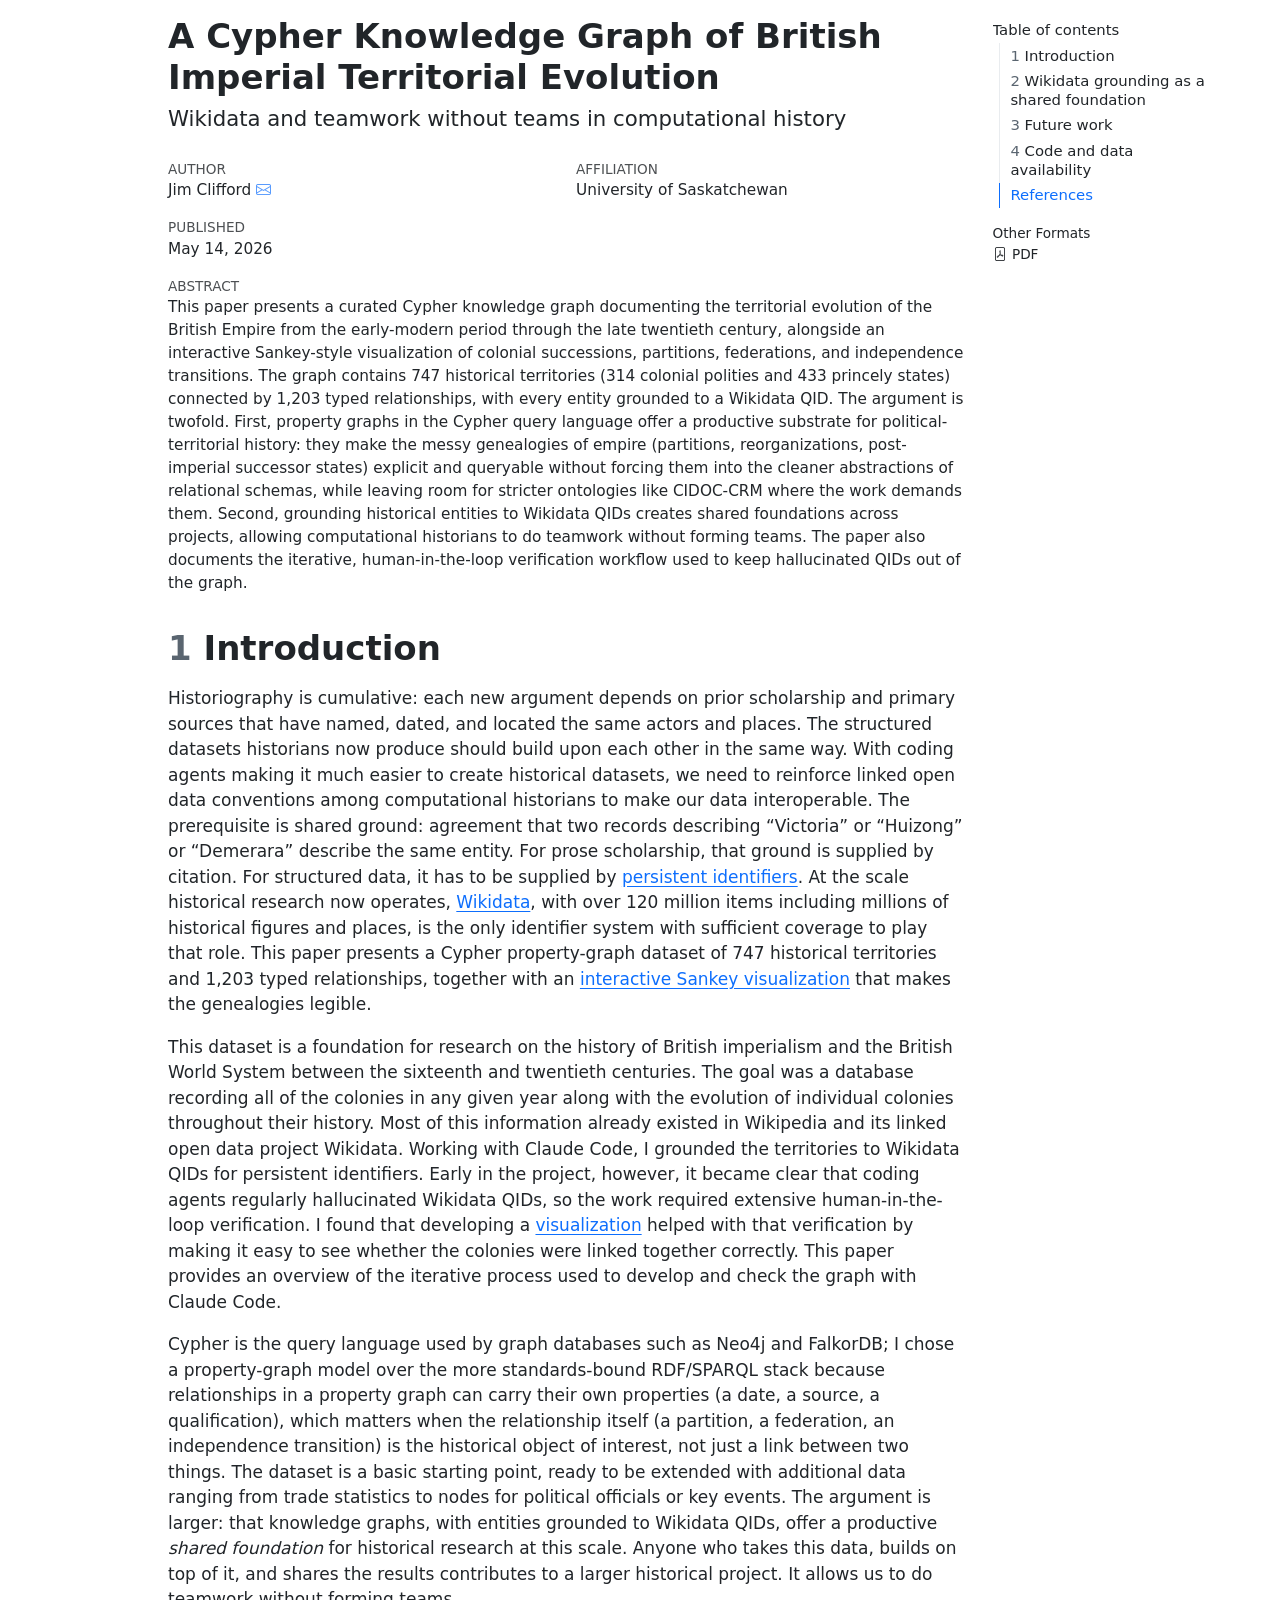
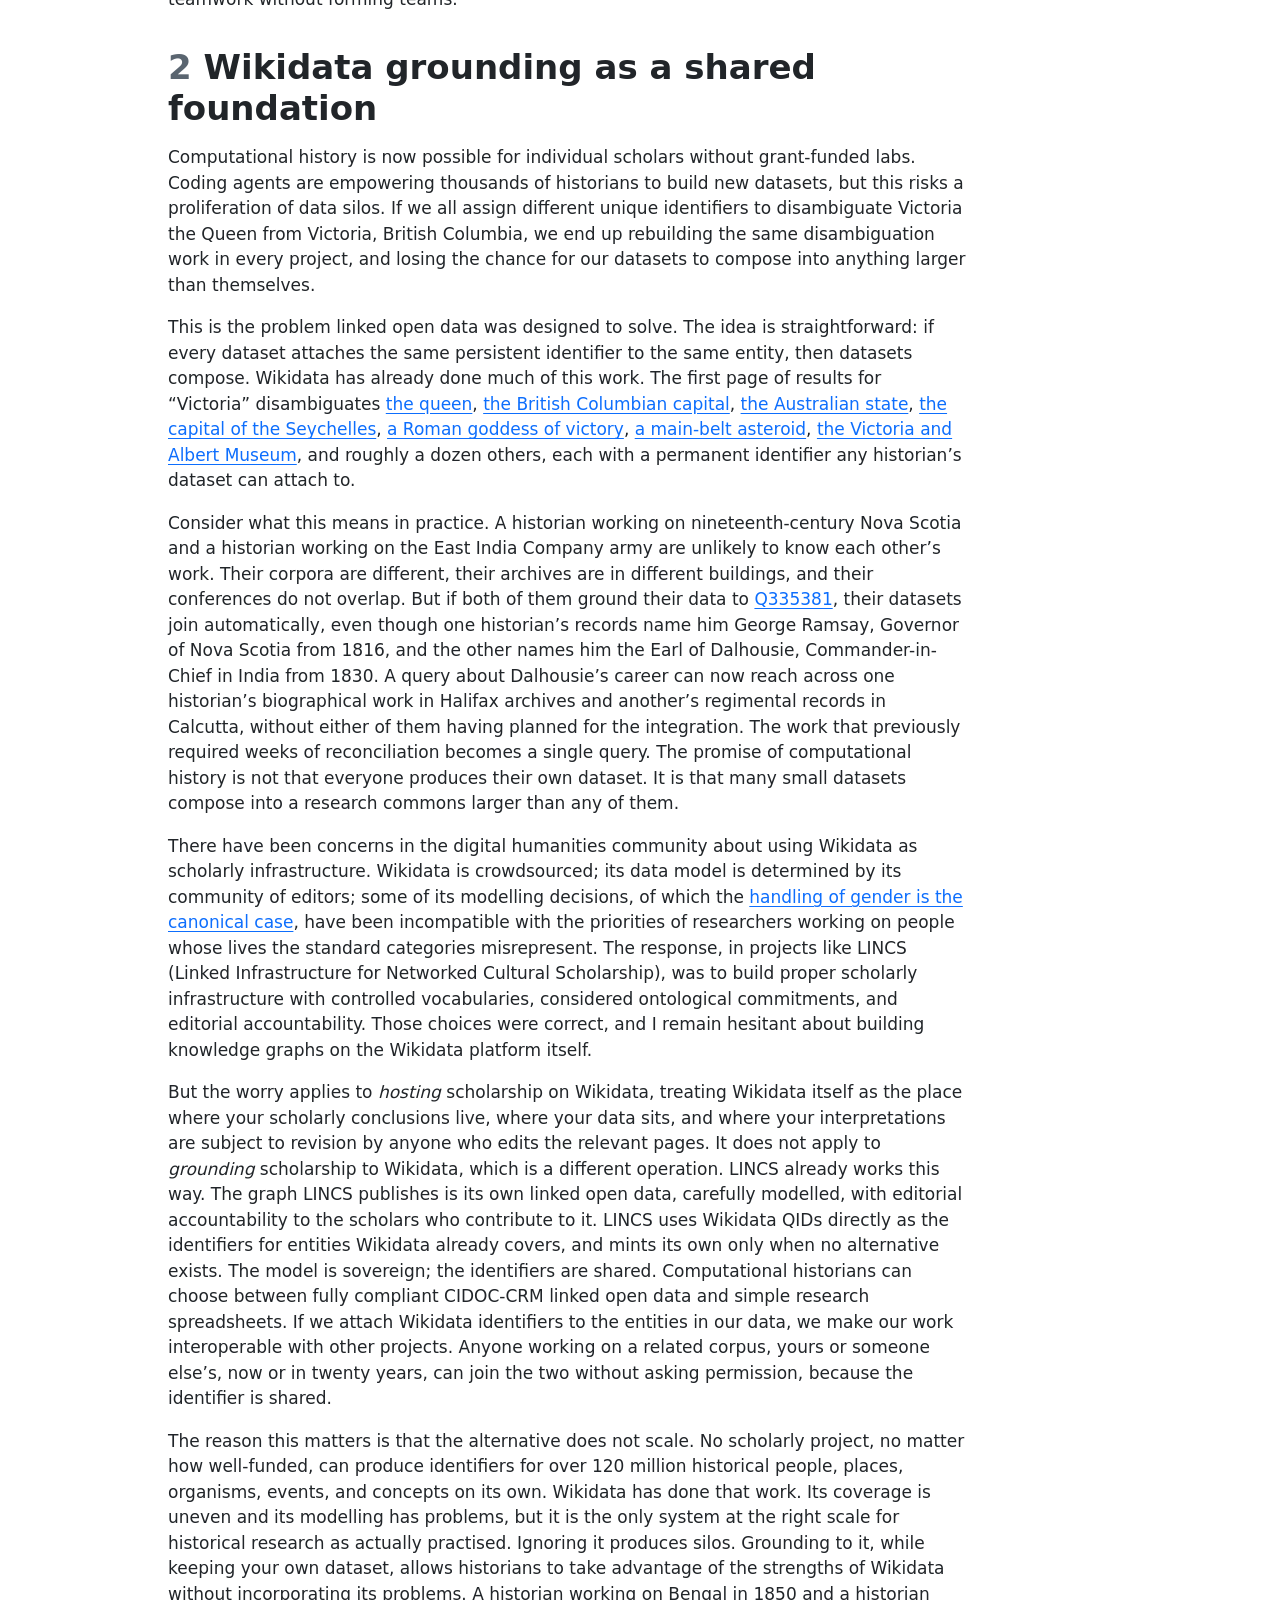
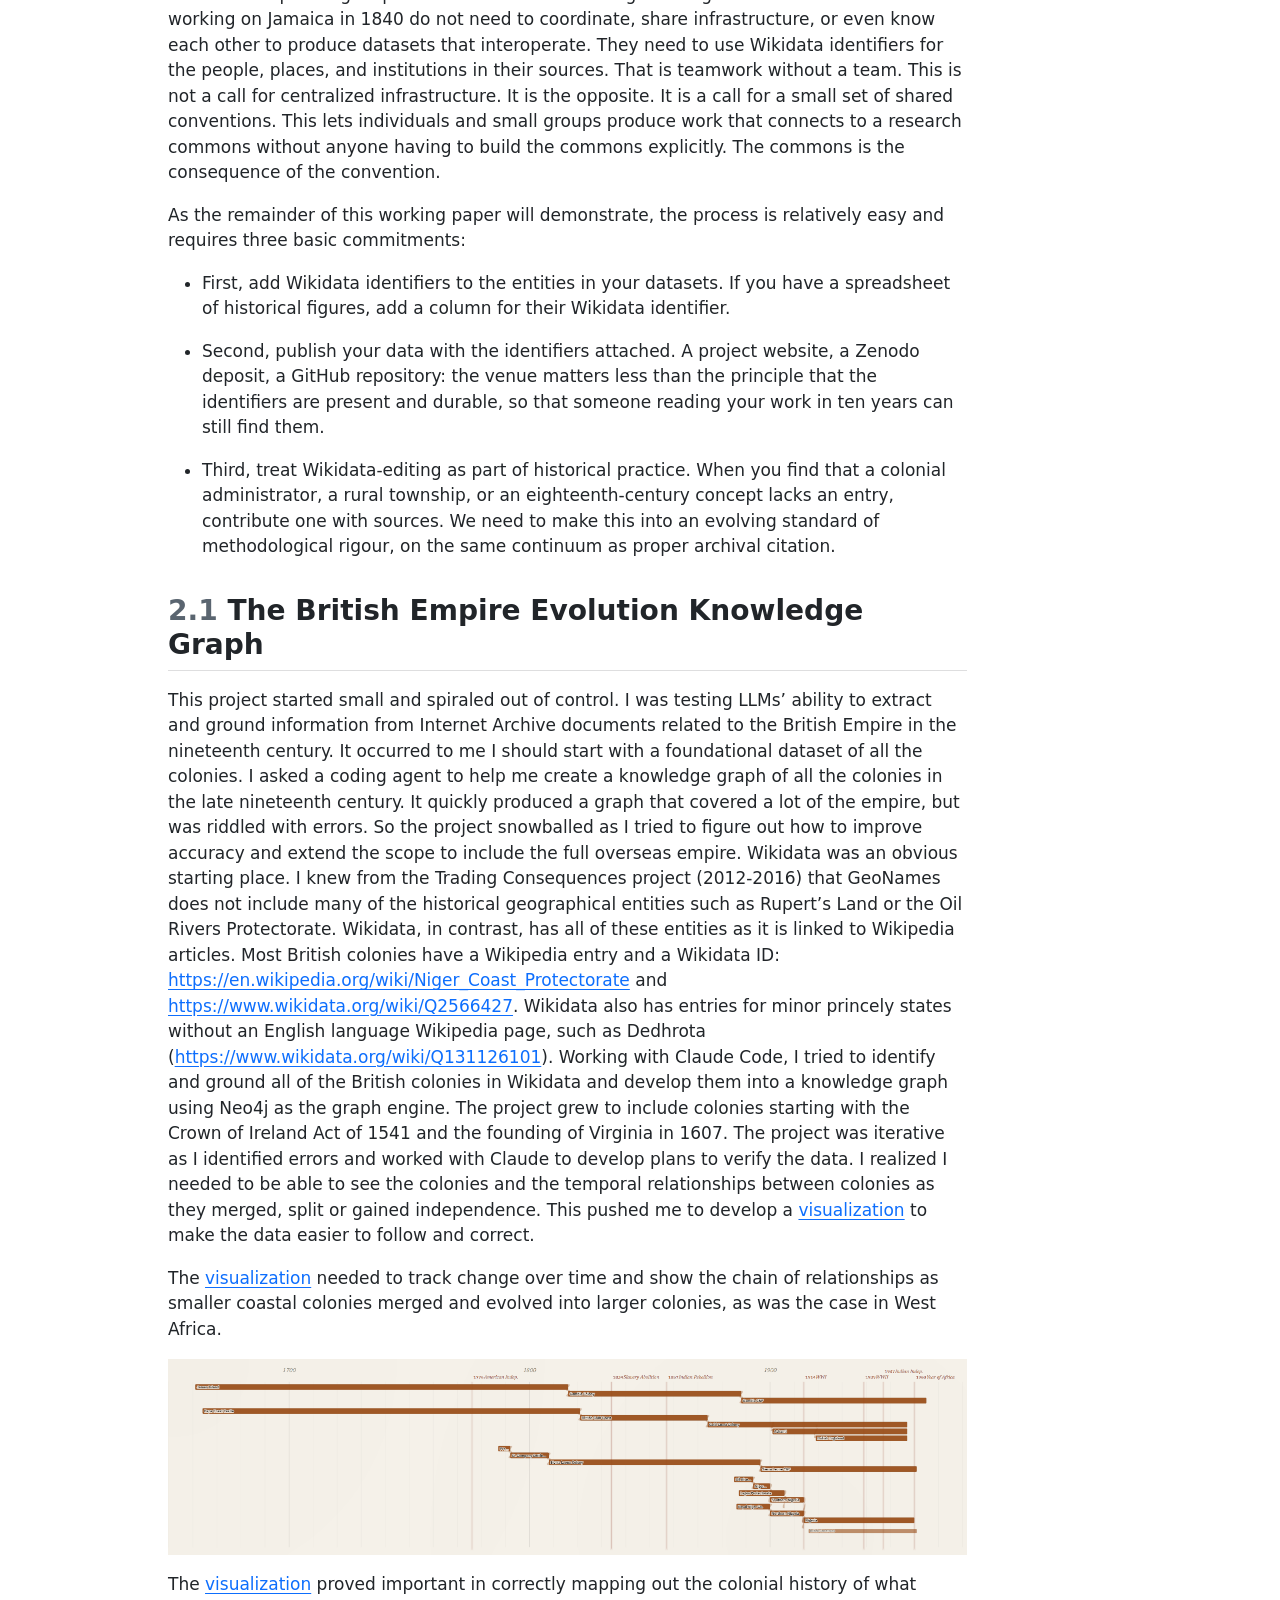
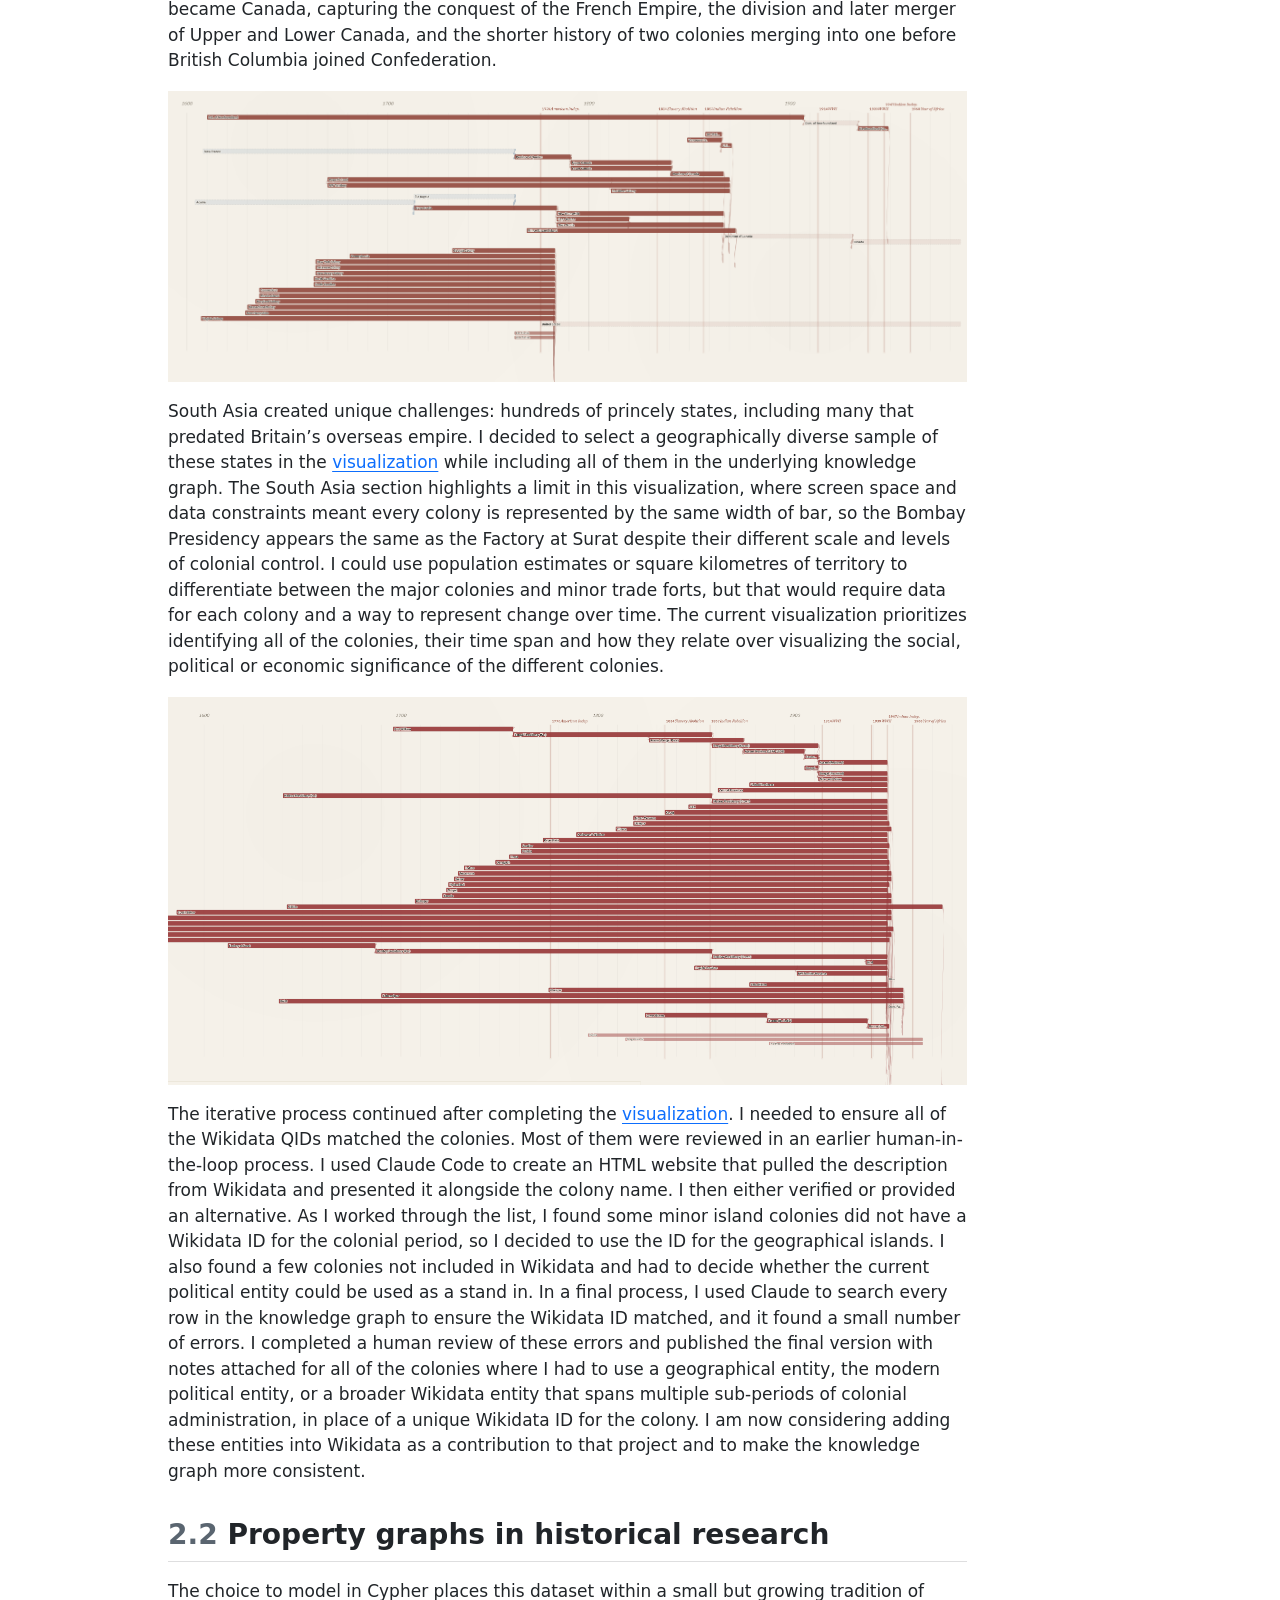
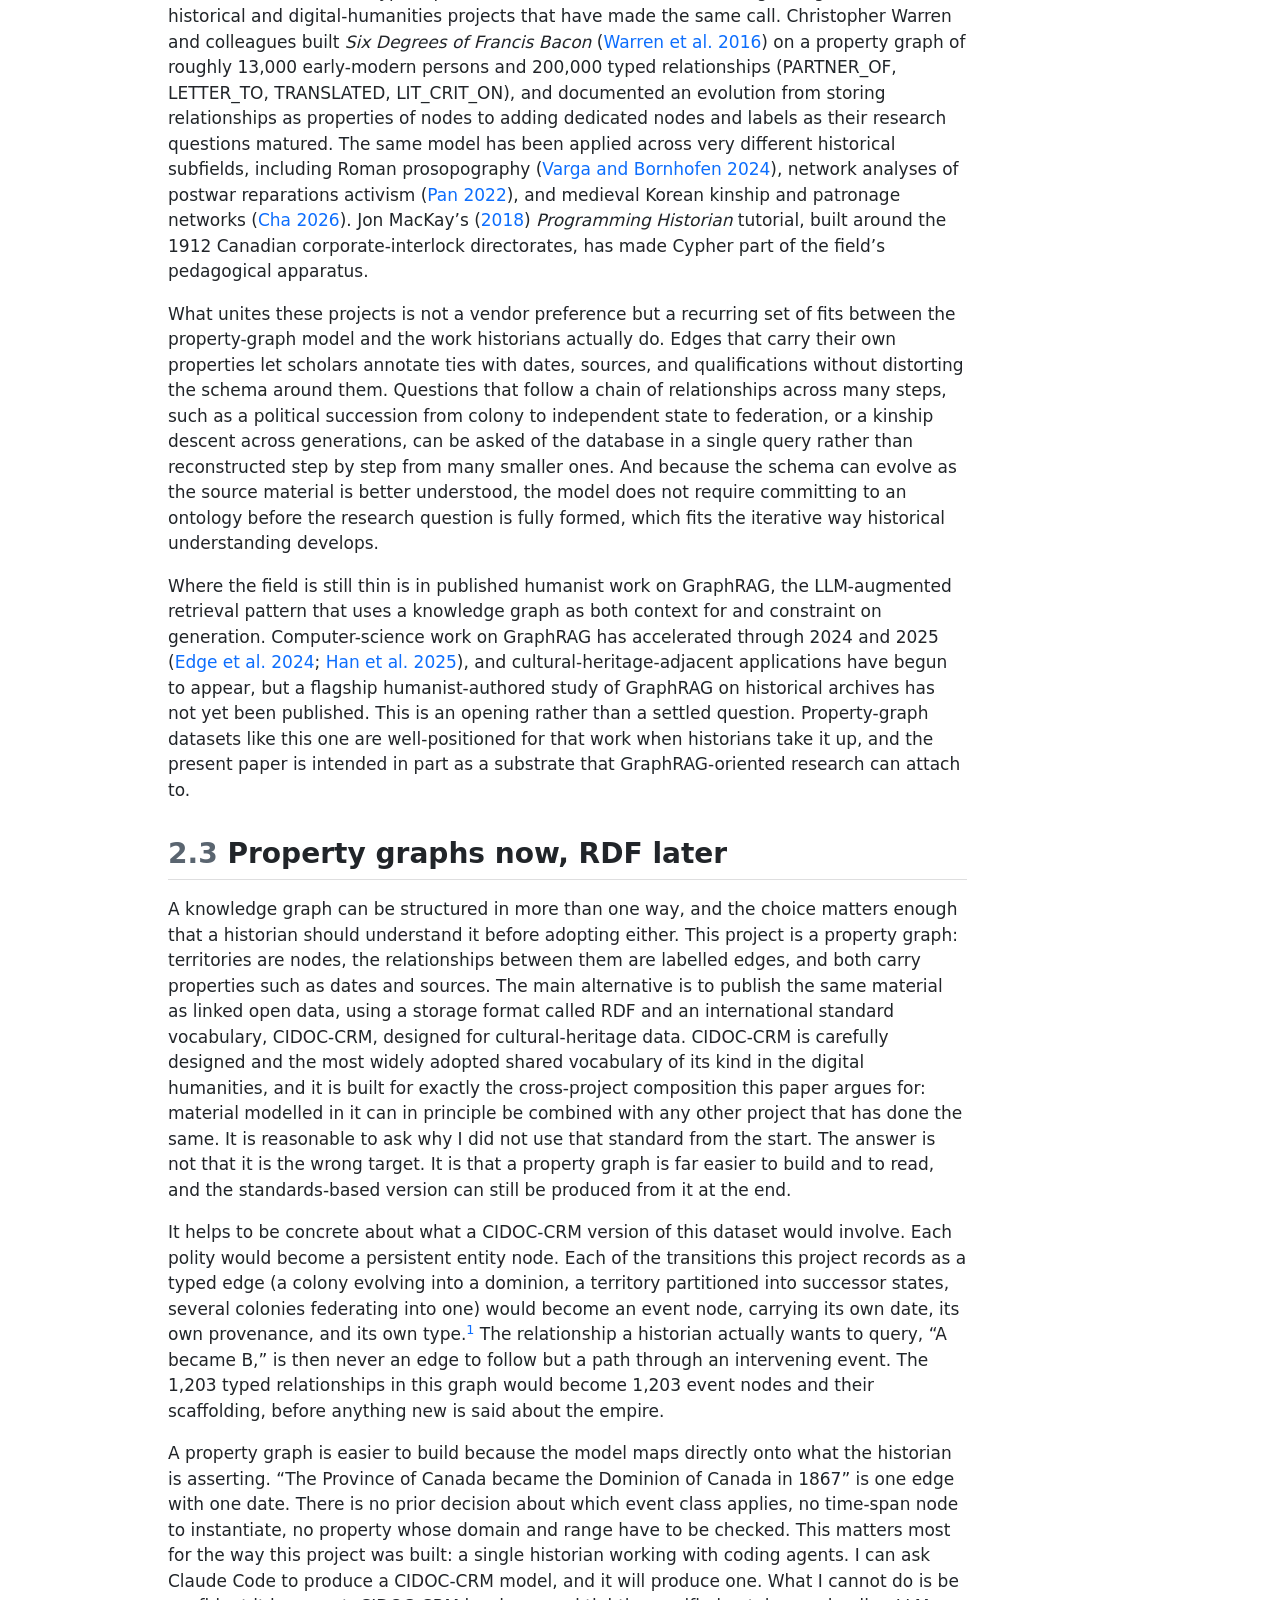
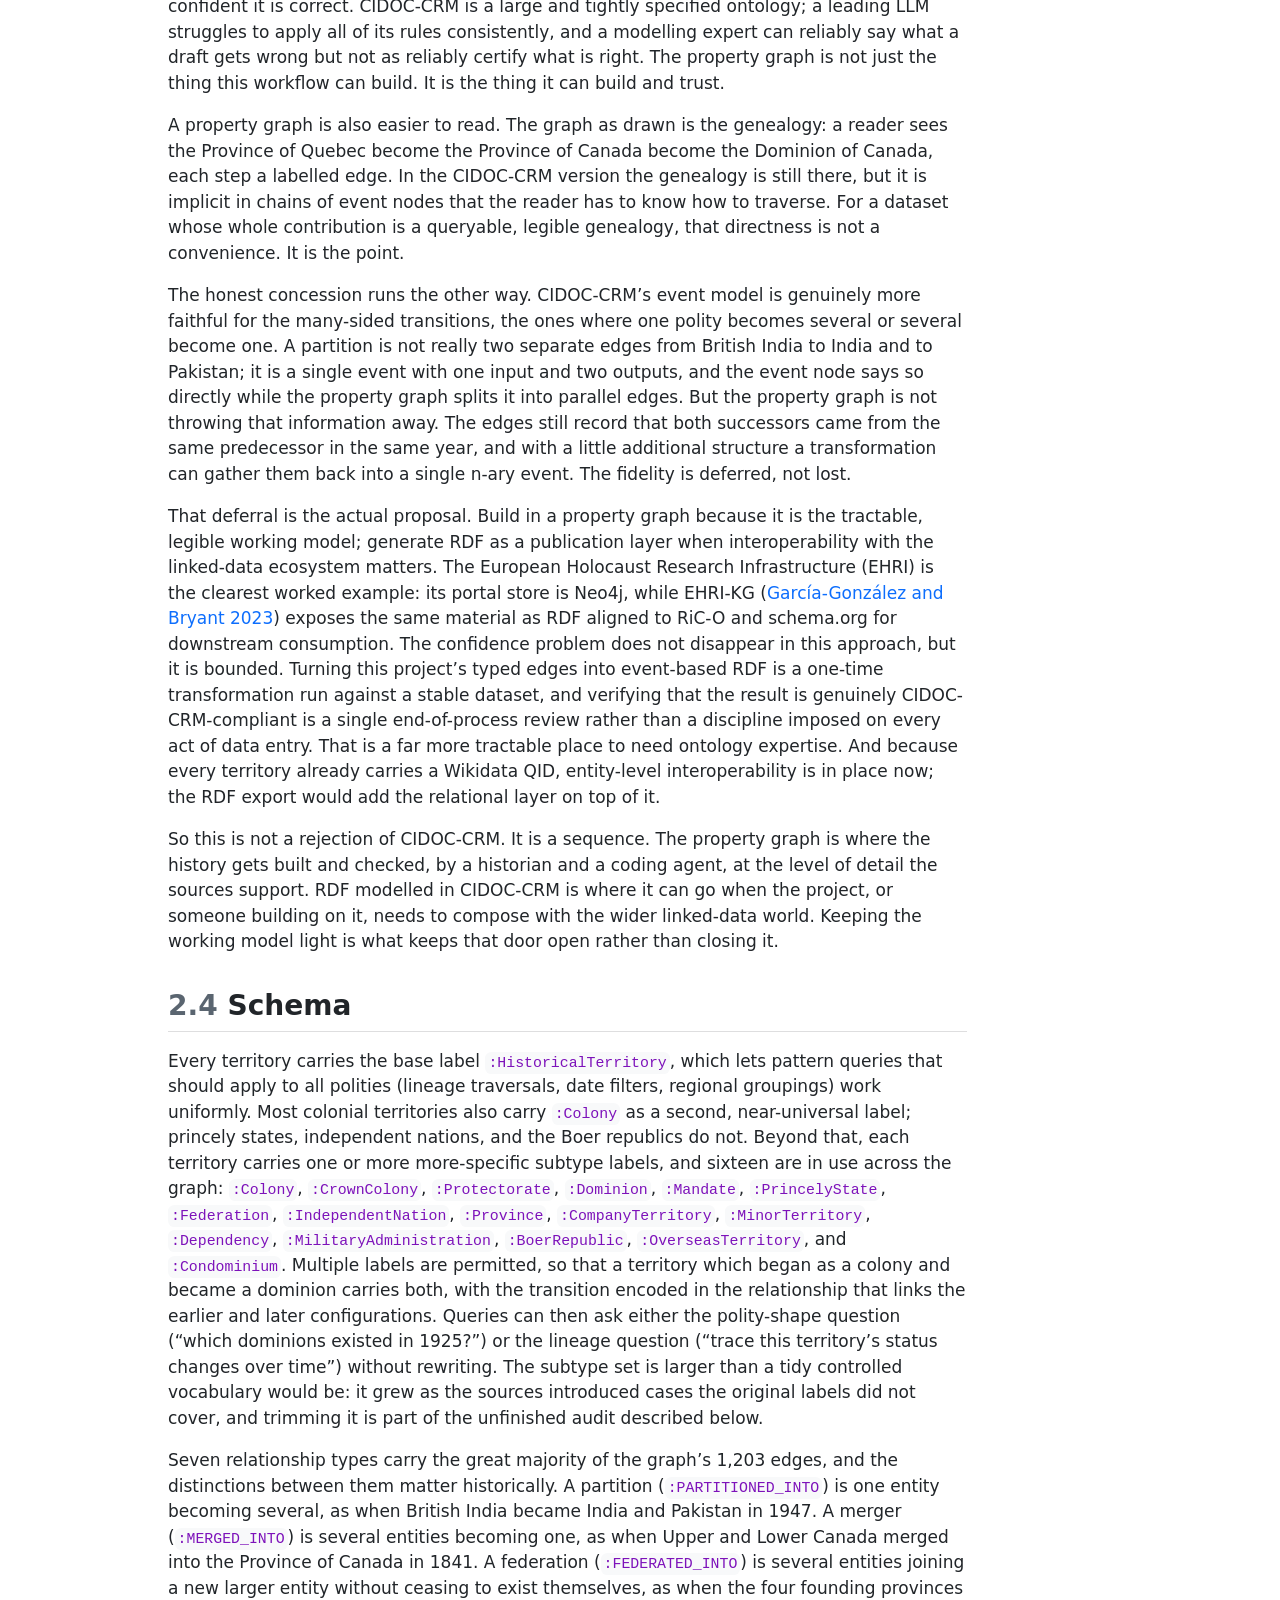
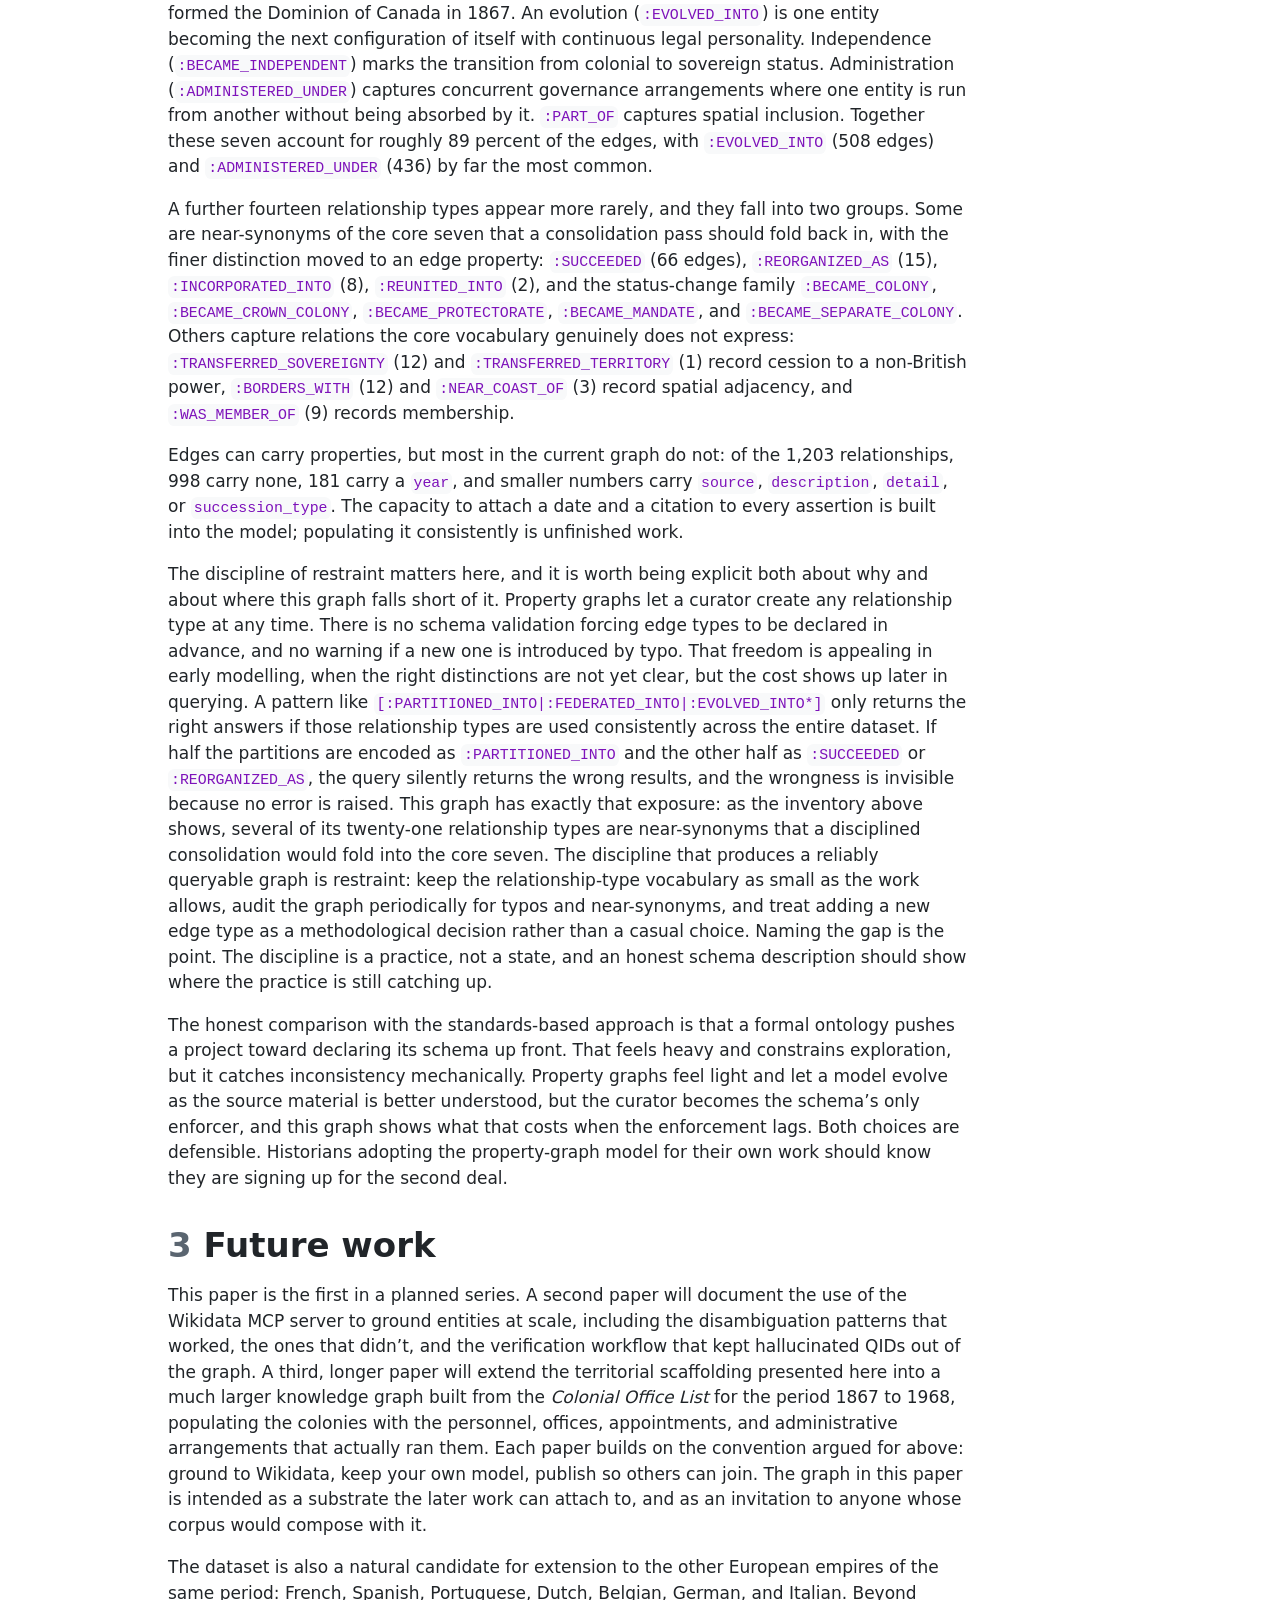
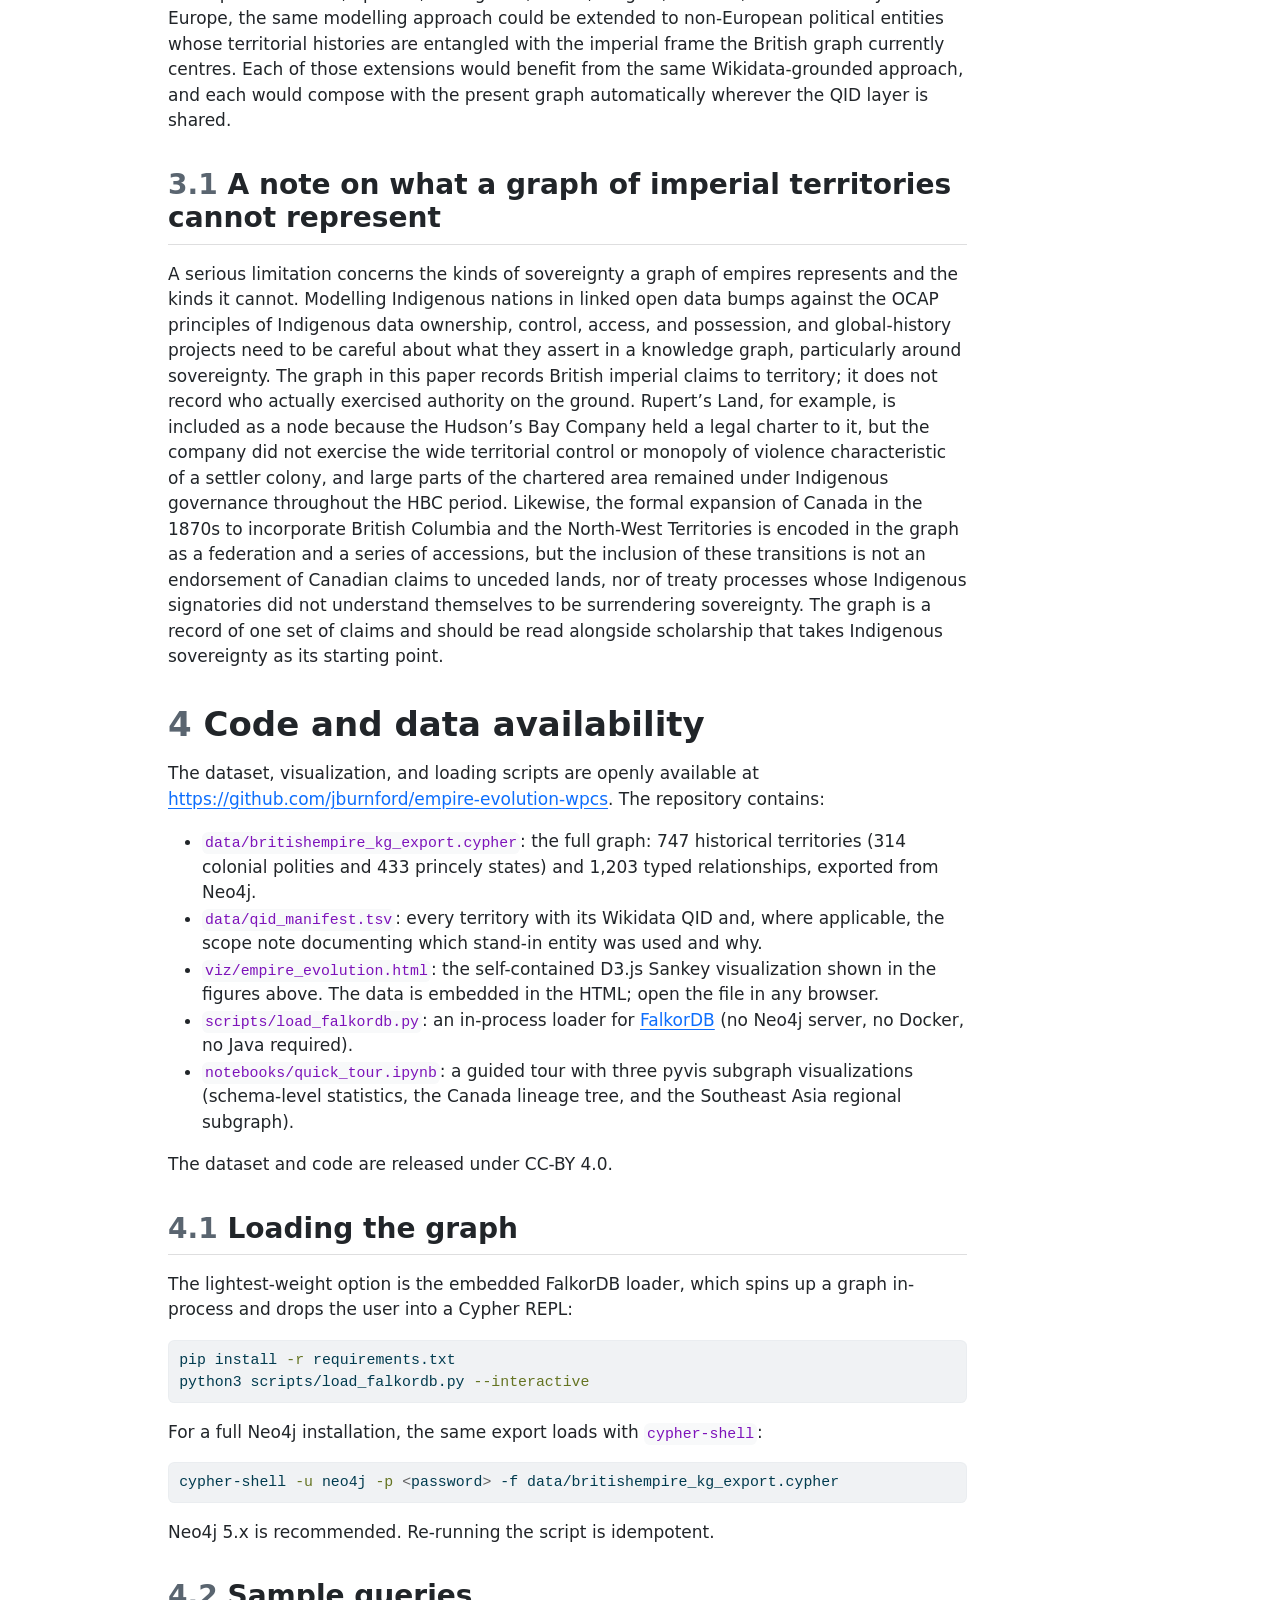
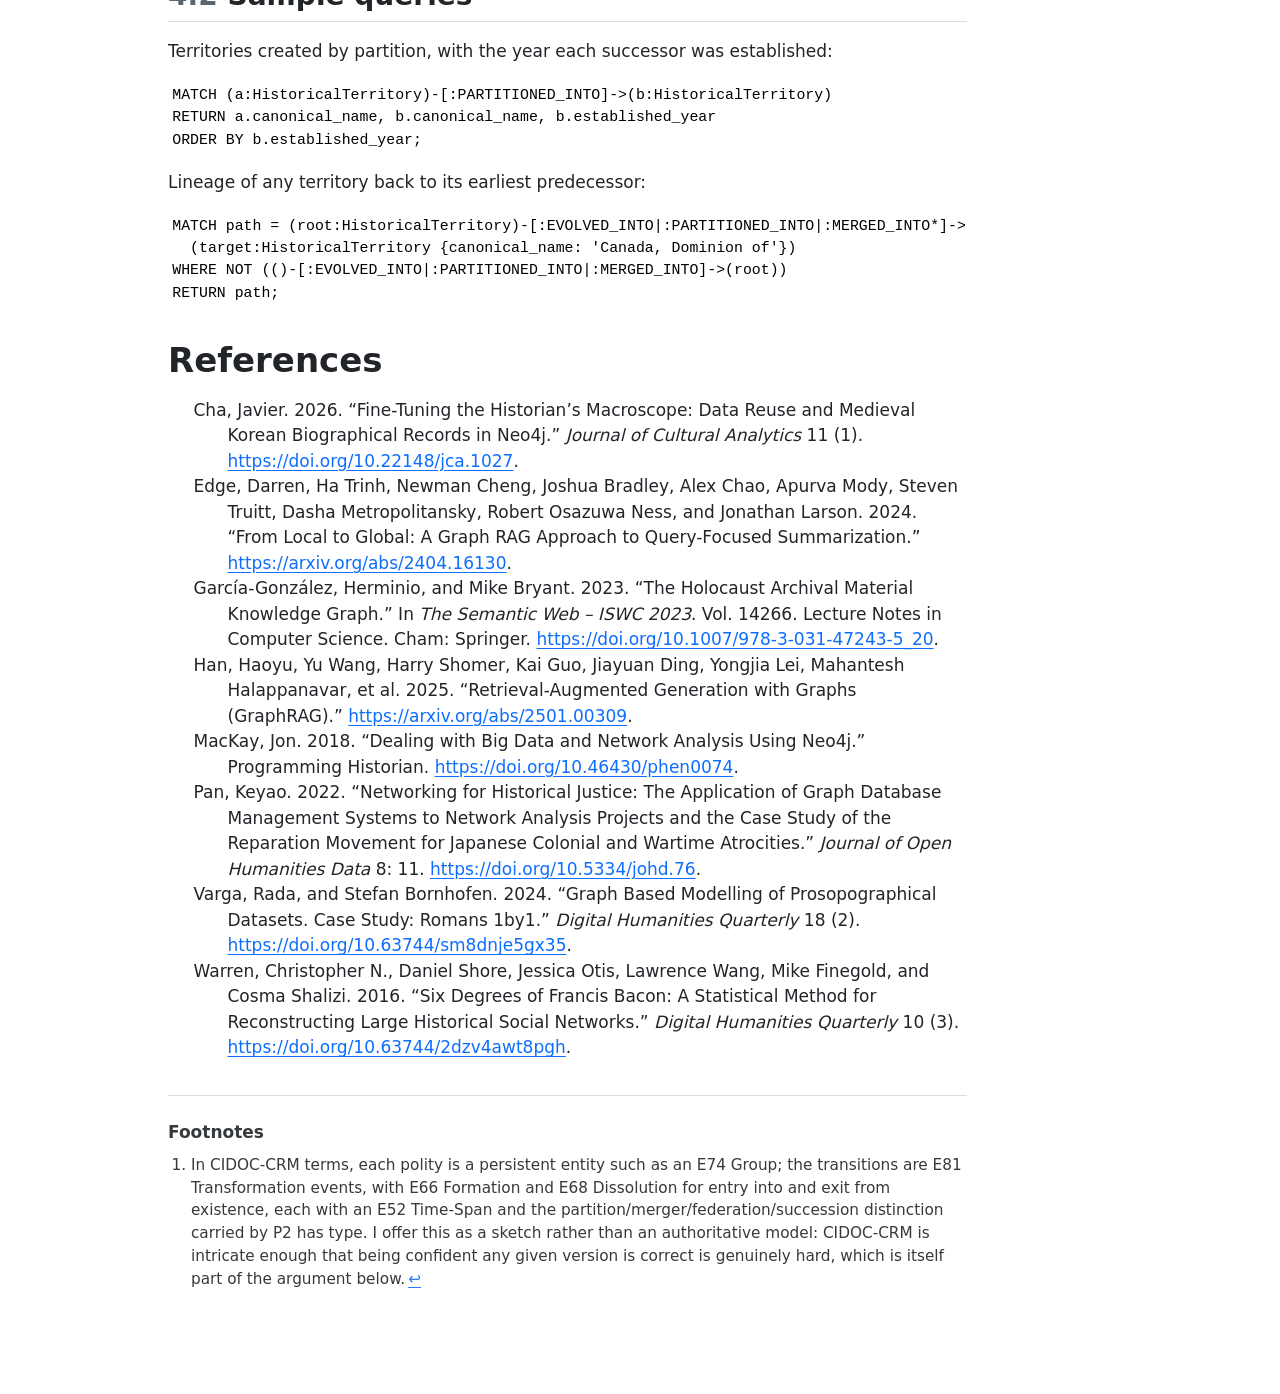
==== commit bcdf4425: "Built site for gh-pages" ====
--- a/empire-evolution-wpcs.html
+++ b/empire-evolution-wpcs.html
@@ -182,7 +182,7 @@
 <p>Consider what this means in practice. A historian working on nineteenth-century Nova Scotia and a historian working on the East India Company army are unlikely to know each other’s work. Their corpora are different, their archives are in different buildings, and their conferences do not overlap. But if both of them ground their data to <a href="https://www.wikidata.org/wiki/Q335381">Q335381</a>, their datasets join automatically, even though one historian’s records name him George Ramsay, Governor of Nova Scotia from 1816, and the other names him the Earl of Dalhousie, Commander-in-Chief in India from 1830. A query about Dalhousie’s career can now reach across one historian’s biographical work in Halifax archives and another’s regimental records in Calcutta, without either of them having planned for the integration. The work that previously required weeks of reconciliation becomes a single query. The promise of computational history is not that everyone produces their own dataset. It is that many small datasets compose into a research commons larger than any of them.</p>
 <p>There have been concerns in the digital humanities community about using Wikidata as scholarly infrastructure. Wikidata is crowdsourced; its data model is determined by its community of editors; some of its modelling decisions, of which the <a href="http://academic.oup.com/ccc/article/17/3/200/7739141">handling of gender is the canonical case</a>, have been incompatible with the priorities of researchers working on people whose lives the standard categories misrepresent. The response, in projects like LINCS (Linked Infrastructure for Networked Cultural Scholarship), was to build proper scholarly infrastructure with controlled vocabularies, considered ontological commitments, and editorial accountability. Those choices were correct, and I remain hesitant about building knowledge graphs on the Wikidata platform itself.</p>
 <p>But the worry applies to <em>hosting</em> scholarship on Wikidata, treating Wikidata itself as the place where your scholarly conclusions live, where your data sits, and where your interpretations are subject to revision by anyone who edits the relevant pages. It does not apply to <em>grounding</em> scholarship to Wikidata, which is a different operation. LINCS already works this way. The graph LINCS publishes is its own linked open data, carefully modelled, with editorial accountability to the scholars who contribute to it. LINCS uses Wikidata QIDs directly as the identifiers for entities Wikidata already covers, and mints its own only when no alternative exists. The model is sovereign; the identifiers are shared. Computational historians can choose between fully compliant CIDOC-CRM linked open data and simple research spreadsheets. If we attach Wikidata identifiers to the entities in our data, we make our work interoperable with other projects. Anyone working on a related corpus, yours or someone else’s, now or in twenty years, can join the two without asking permission, because the identifier is shared.</p>
-<p>The reason this matters is that the alternative does not scale. No scholarly project, no matter how well-funded, can produce identifiers for over 120 million historical people, places, organisms, events, and concepts on its own. Wikidata has done that work. Its coverage is uneven and its modeling has problems, but it is the only system at the right scale for historical research as actually practised. Ignoring it produces silos. Grounding to it, while keeping your own dataset, allows historians to take advantage of the strengths of Wikidata without incorporating its problems. A historian working on Bengal in 1850 and a historian working on Jamaica in 1840 do not need to coordinate, share infrastructure, or even know each other to produce datasets that interoperate. They need to use Wikidata identifiers for the people, places, and institutions in their sources. That is teamwork without a team. This is not a call for centralized infrastructure. It is the opposite. It is a call for a small set of shared conventions: use shared identifiers; ground to Wikidata; create new Wikidata entries when the substrate is thin. This lets individuals and small groups produce work that connects to a research commons without anyone having to build the commons explicitly. The commons is the consequence of the convention.</p>
+<p>The reason this matters is that the alternative does not scale. No scholarly project, no matter how well-funded, can produce identifiers for over 120 million historical people, places, organisms, events, and concepts on its own. Wikidata has done that work. Its coverage is uneven and its modelling has problems, but it is the only system at the right scale for historical research as actually practised. Ignoring it produces silos. Grounding to it, while keeping your own dataset, allows historians to take advantage of the strengths of Wikidata without incorporating its problems. A historian working on Bengal in 1850 and a historian working on Jamaica in 1840 do not need to coordinate, share infrastructure, or even know each other to produce datasets that interoperate. They need to use Wikidata identifiers for the people, places, and institutions in their sources. That is teamwork without a team. This is not a call for centralized infrastructure. It is the opposite. It is a call for a small set of shared conventions. This lets individuals and small groups produce work that connects to a research commons without anyone having to build the commons explicitly. The commons is the consequence of the convention.</p>
 <p>As the remainder of this working paper will demonstrate, the process is relatively easy and requires three basic commitments:</p>
 <ul>
 <li><p>First, add Wikidata identifiers to the entities in your datasets. If you have a spreadsheet of historical figures, add a column for their Wikidata identifier.</p></li>
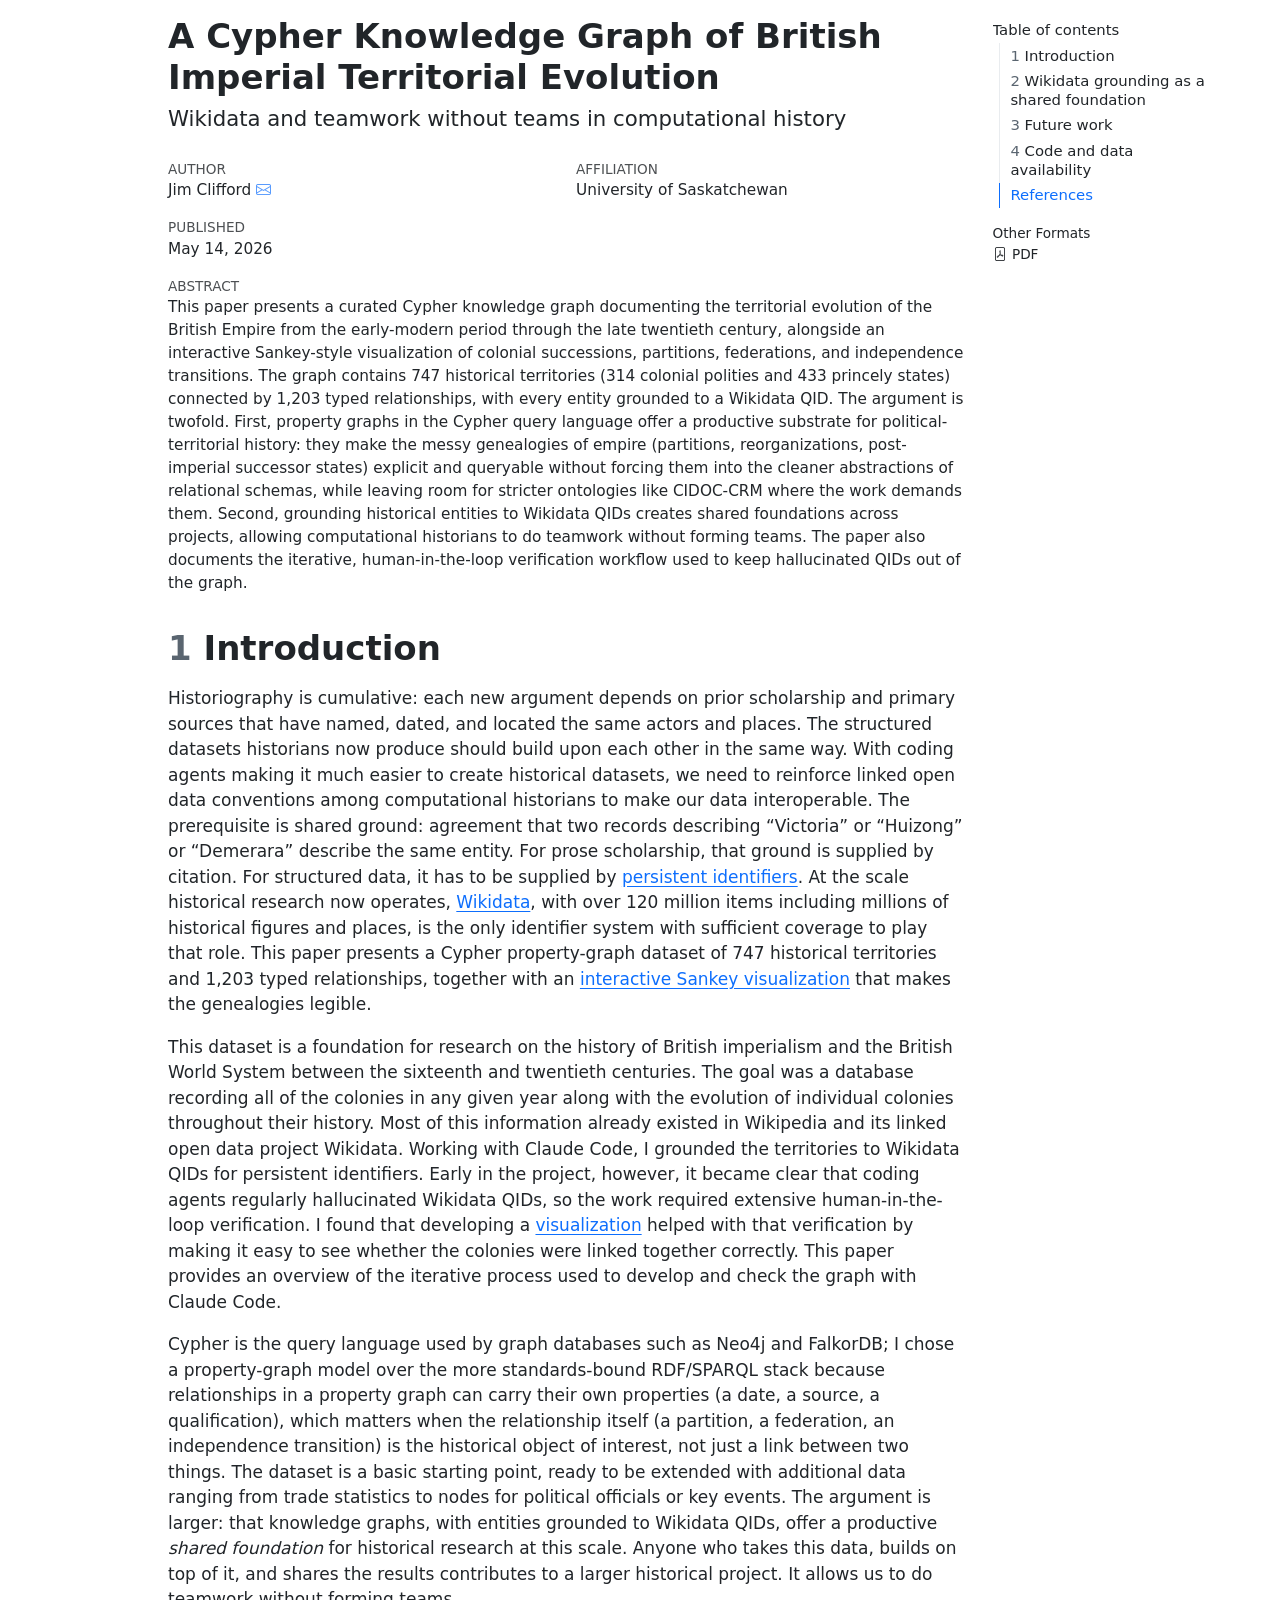
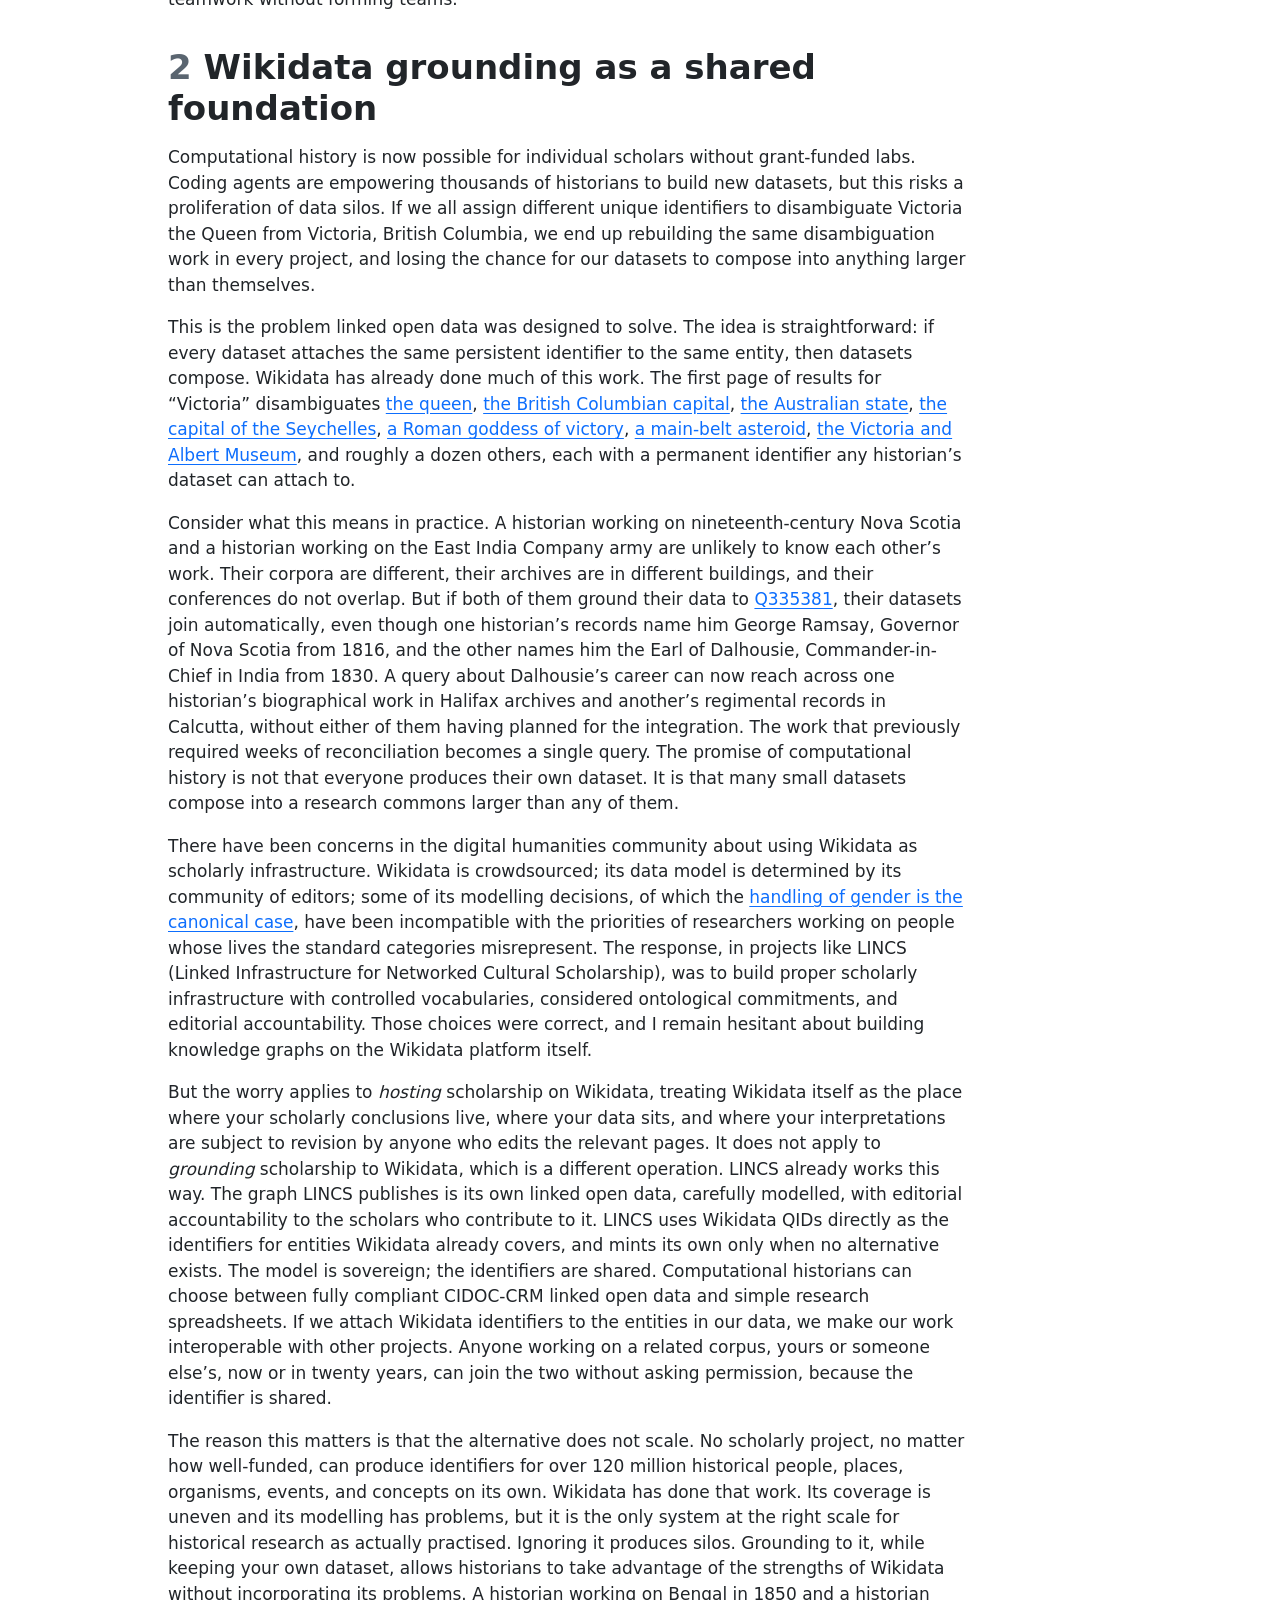
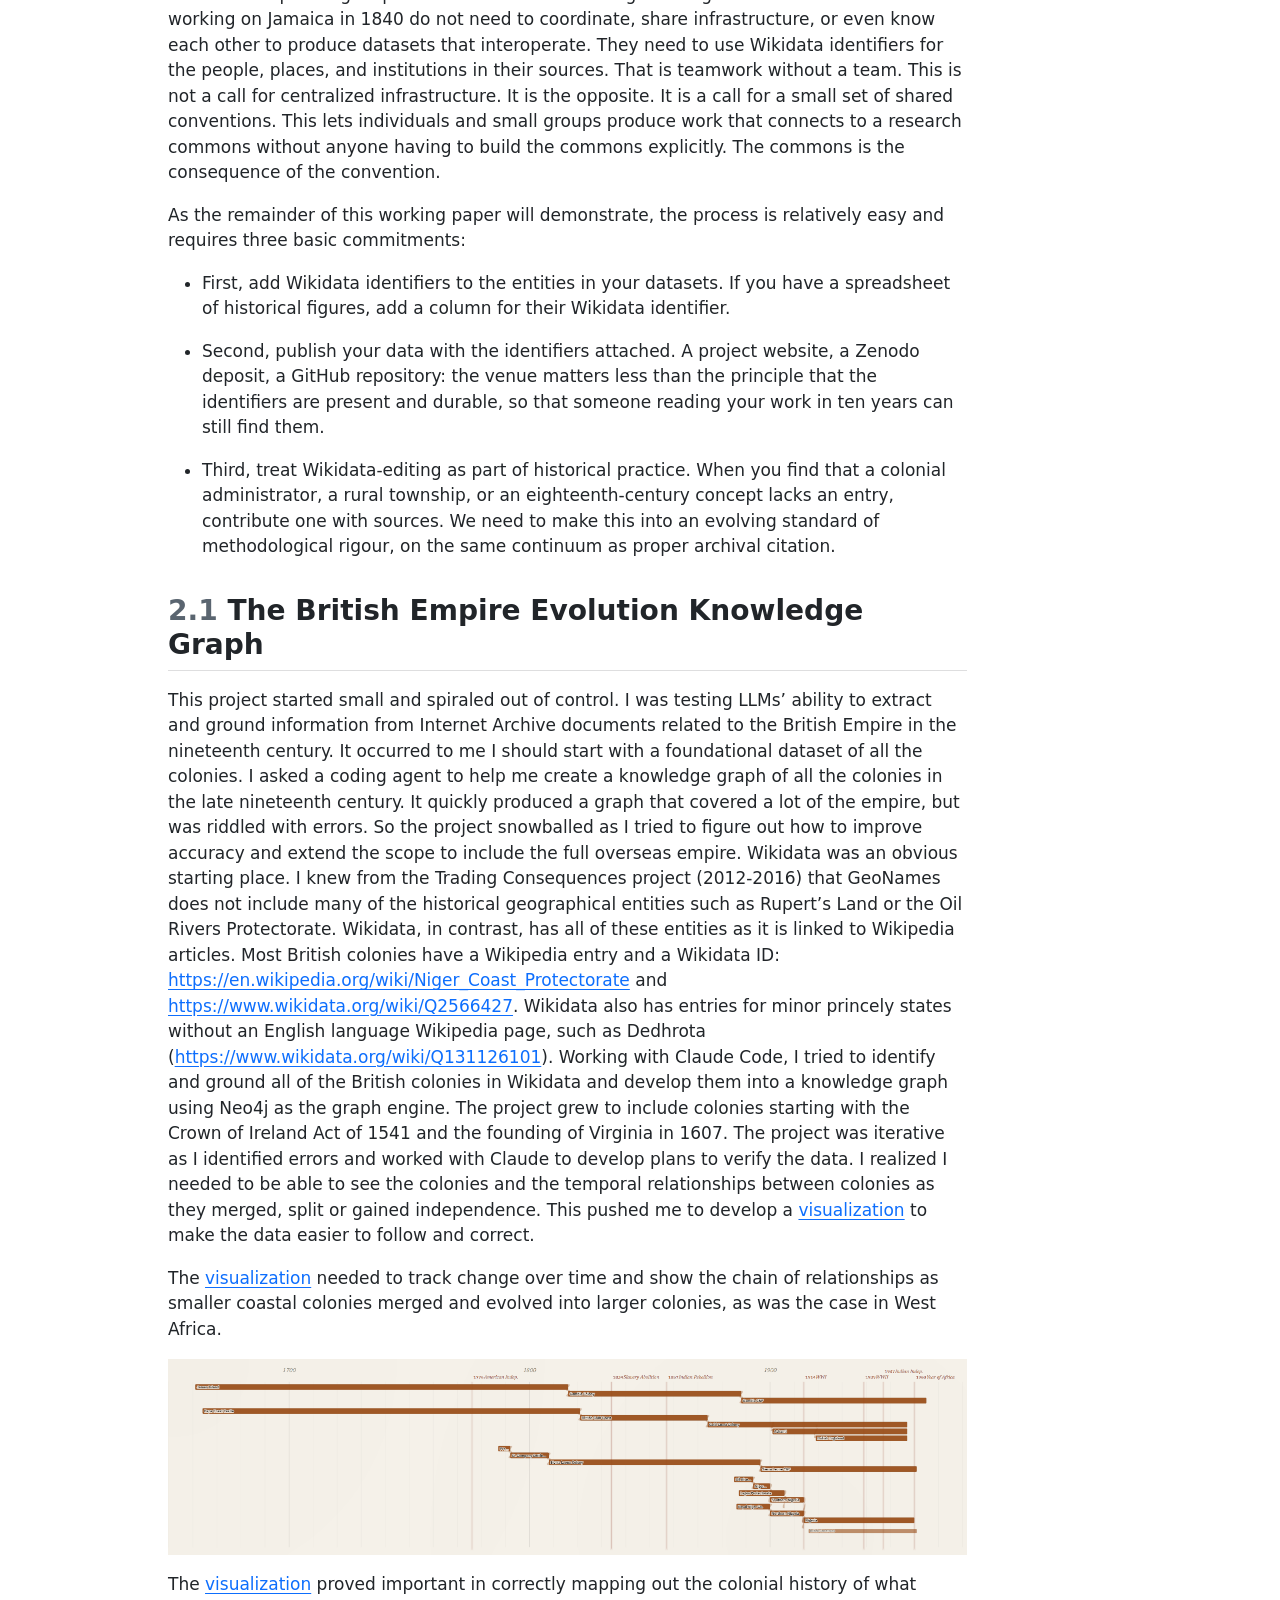
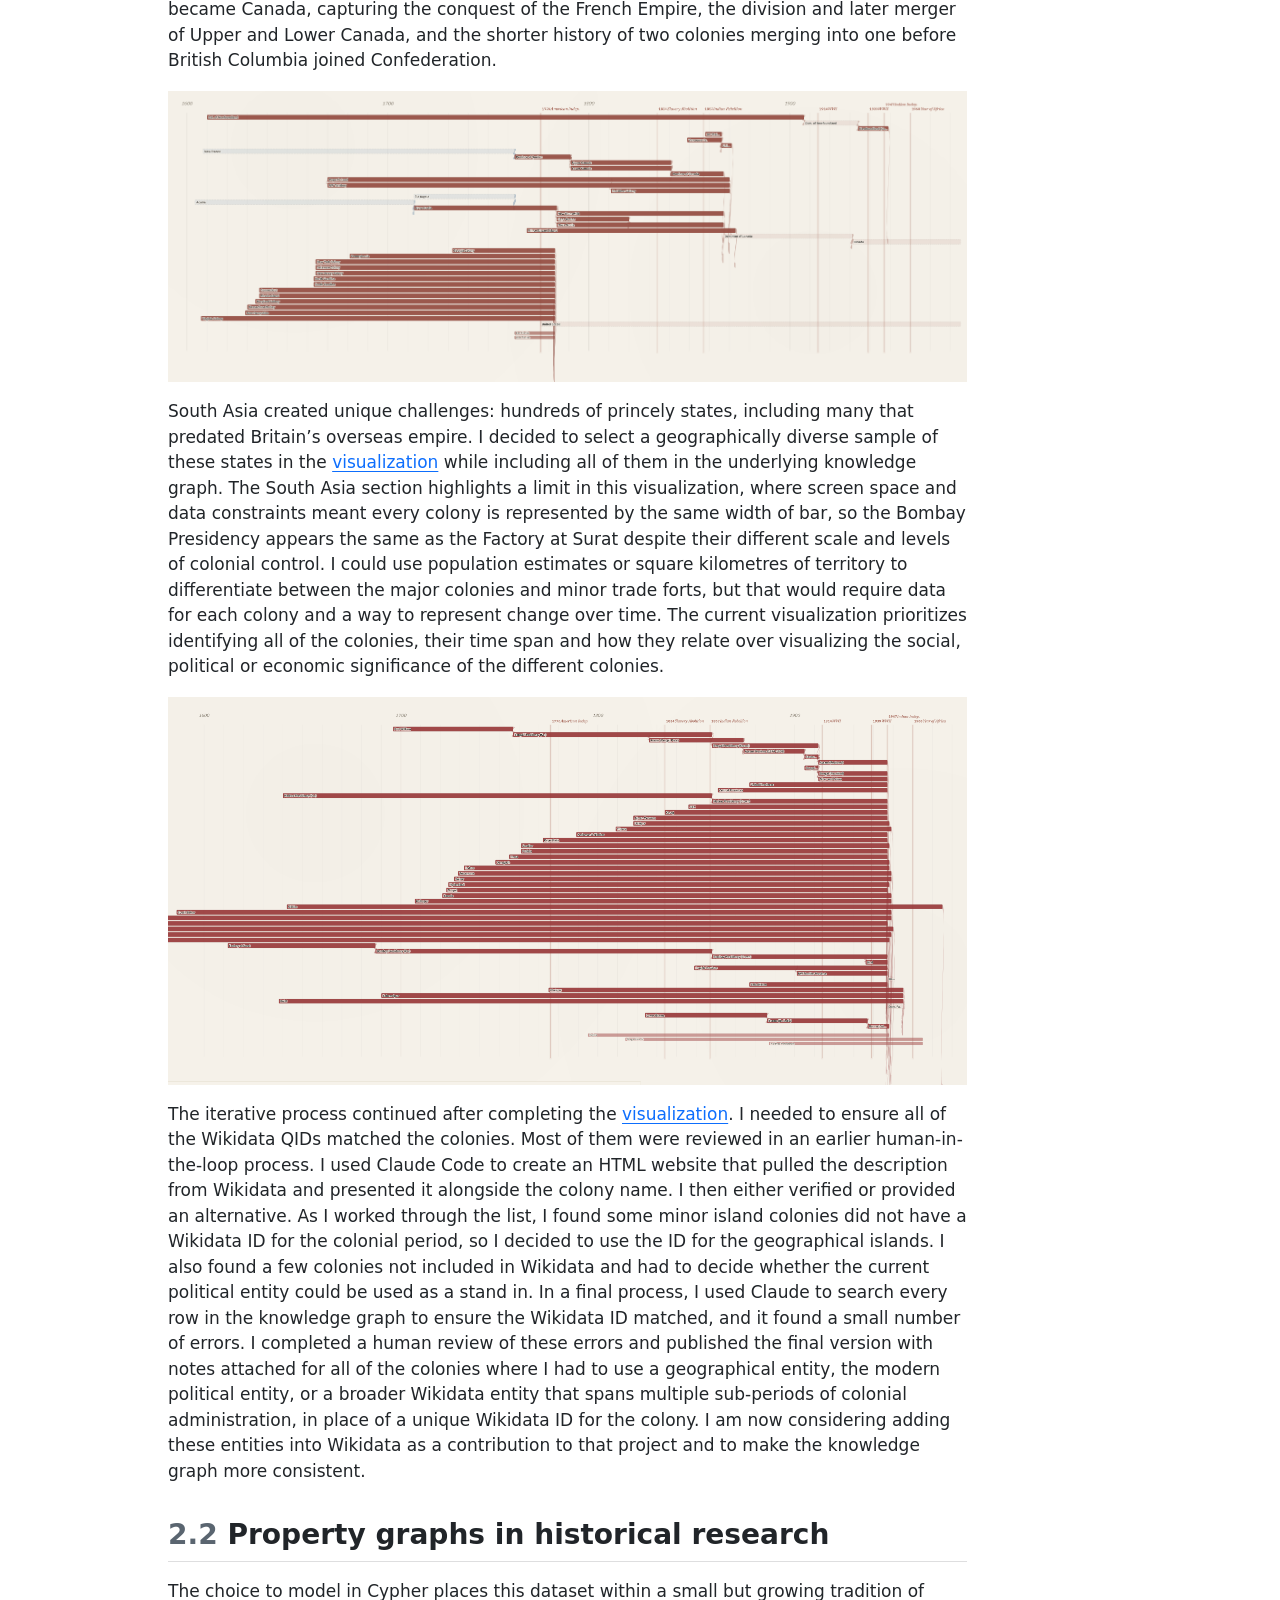
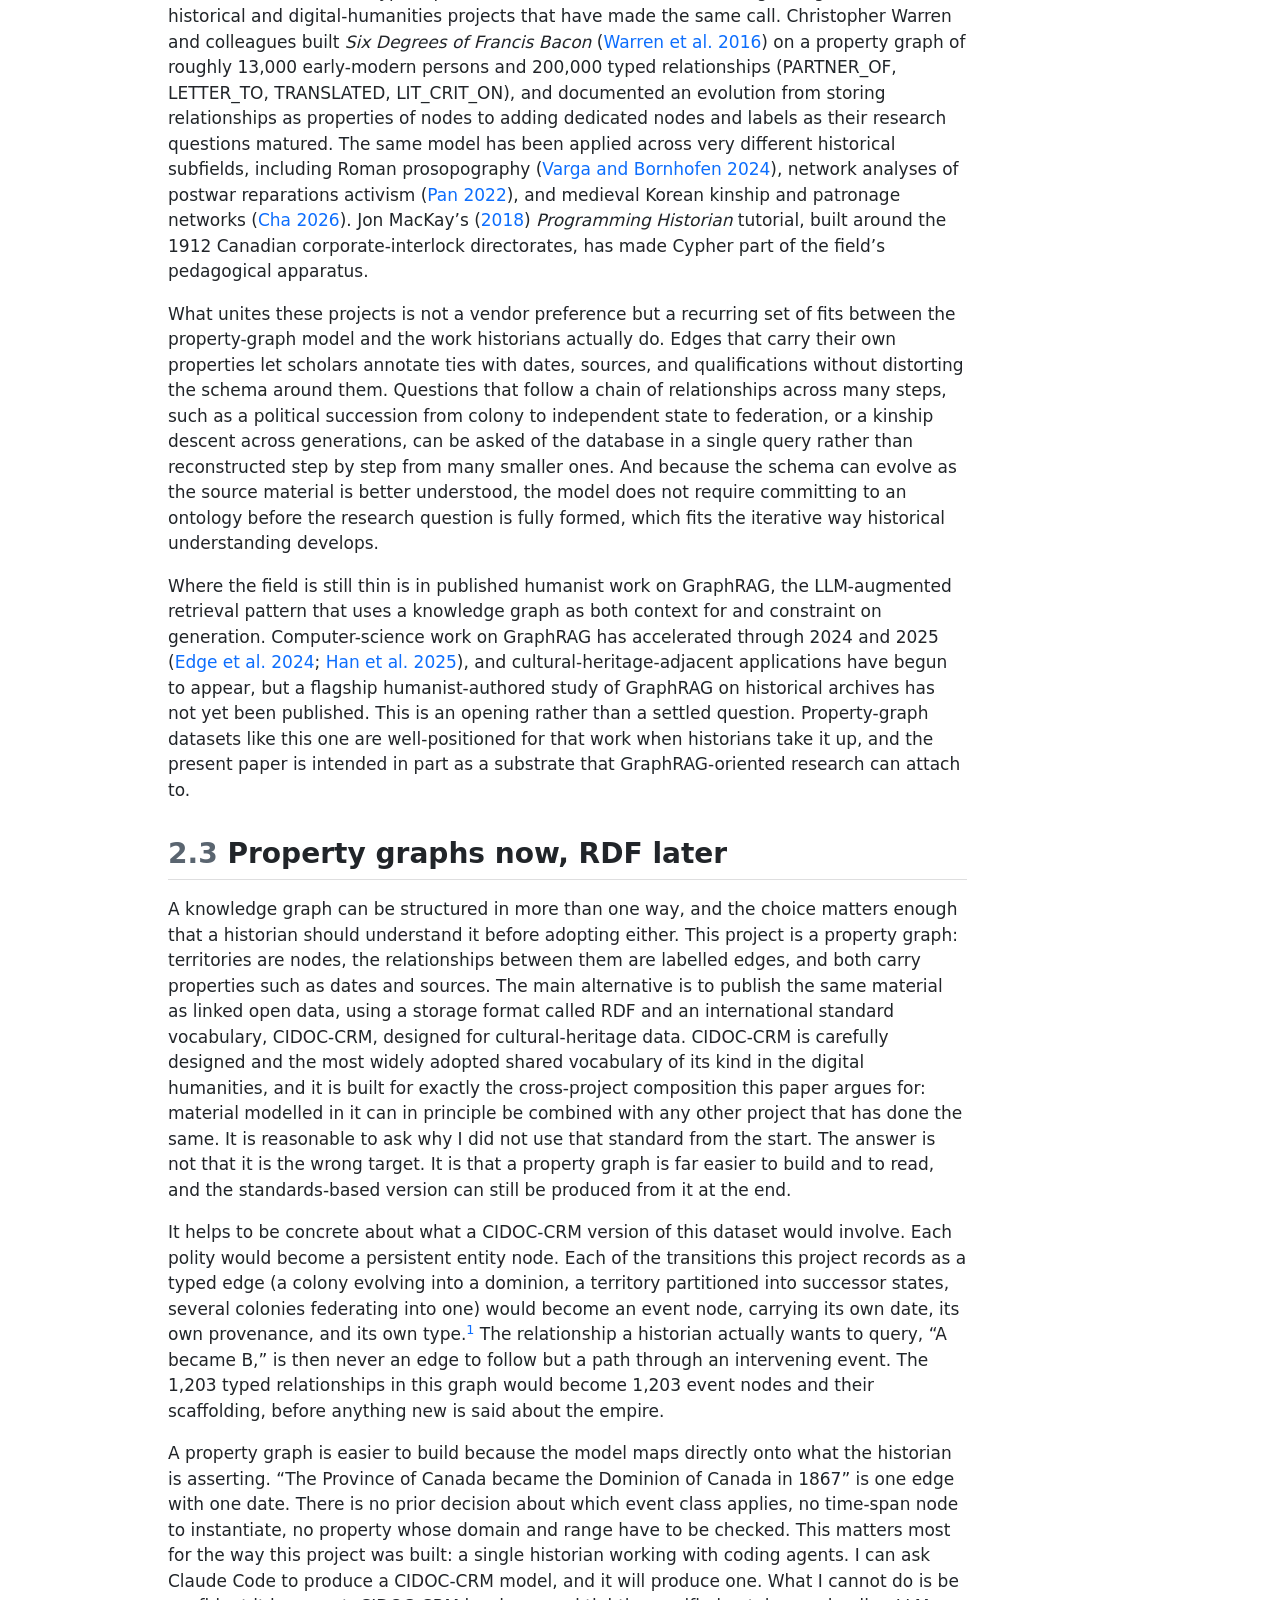
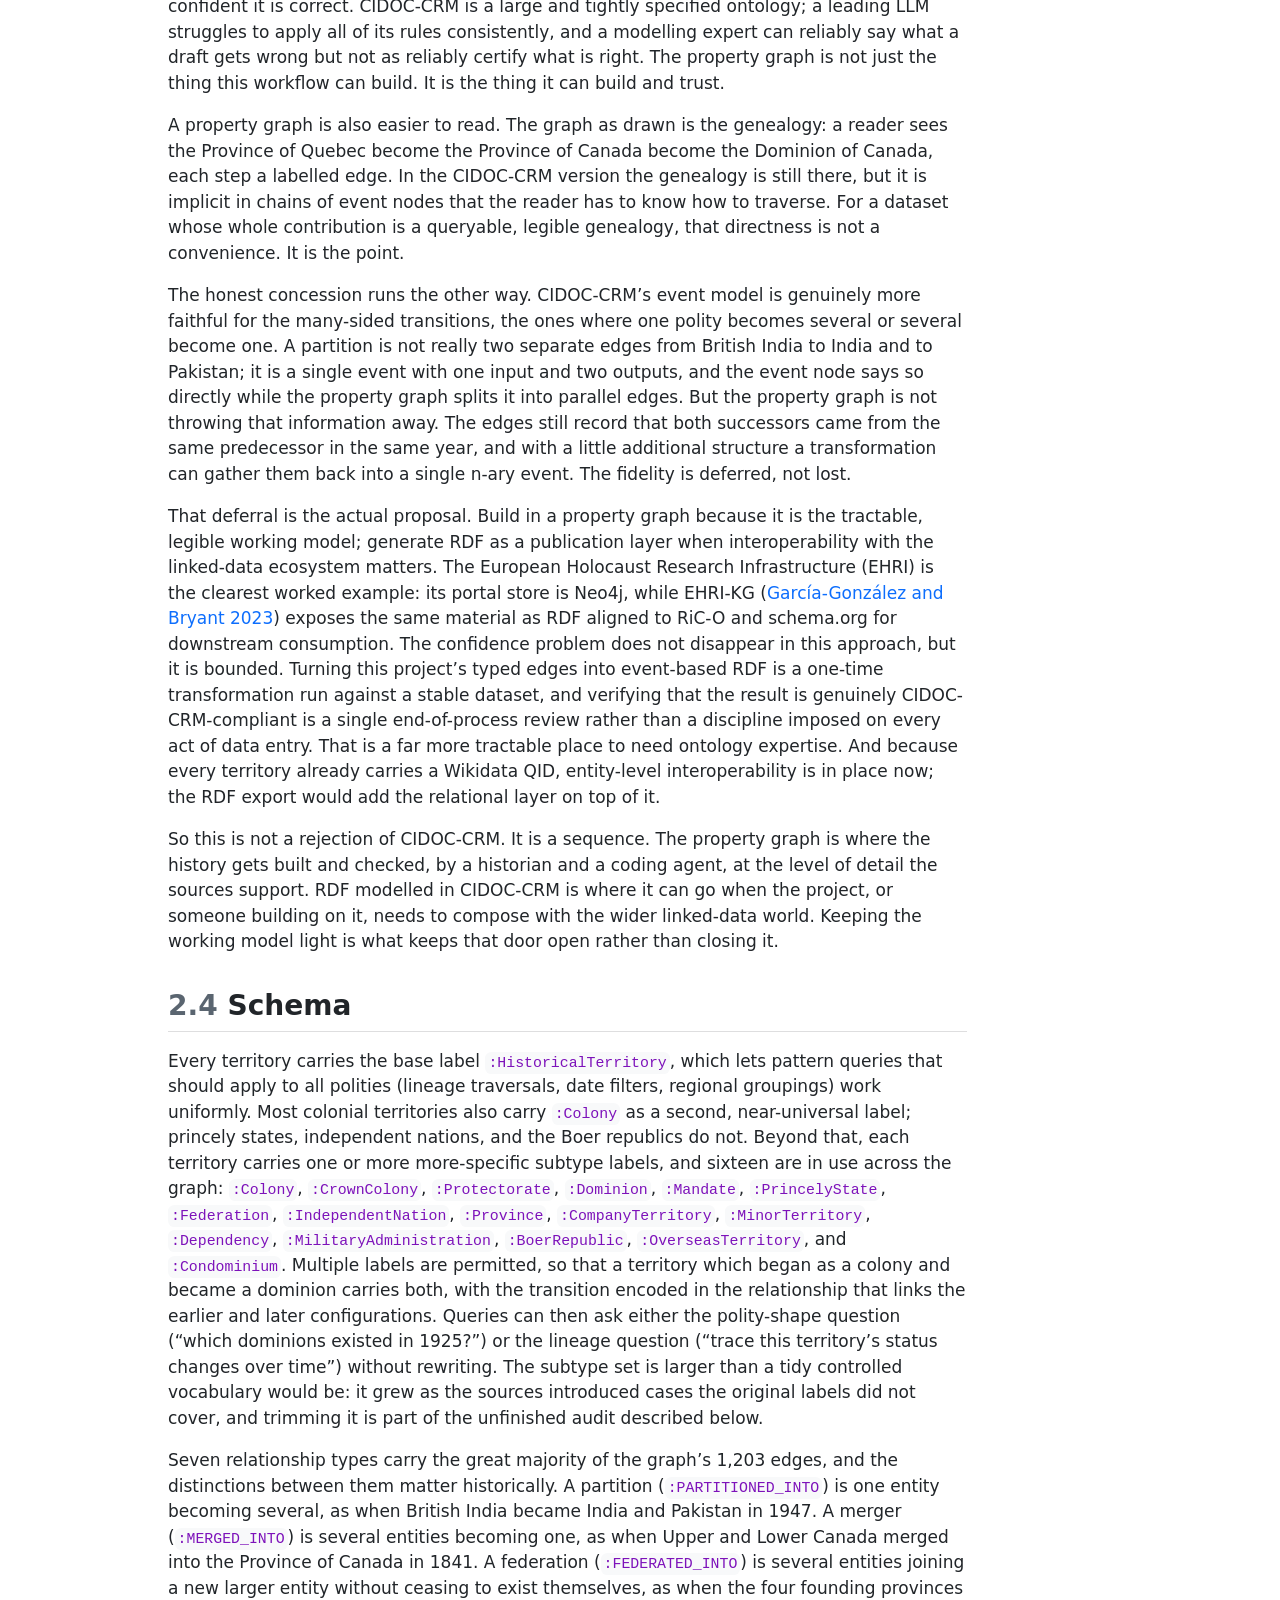
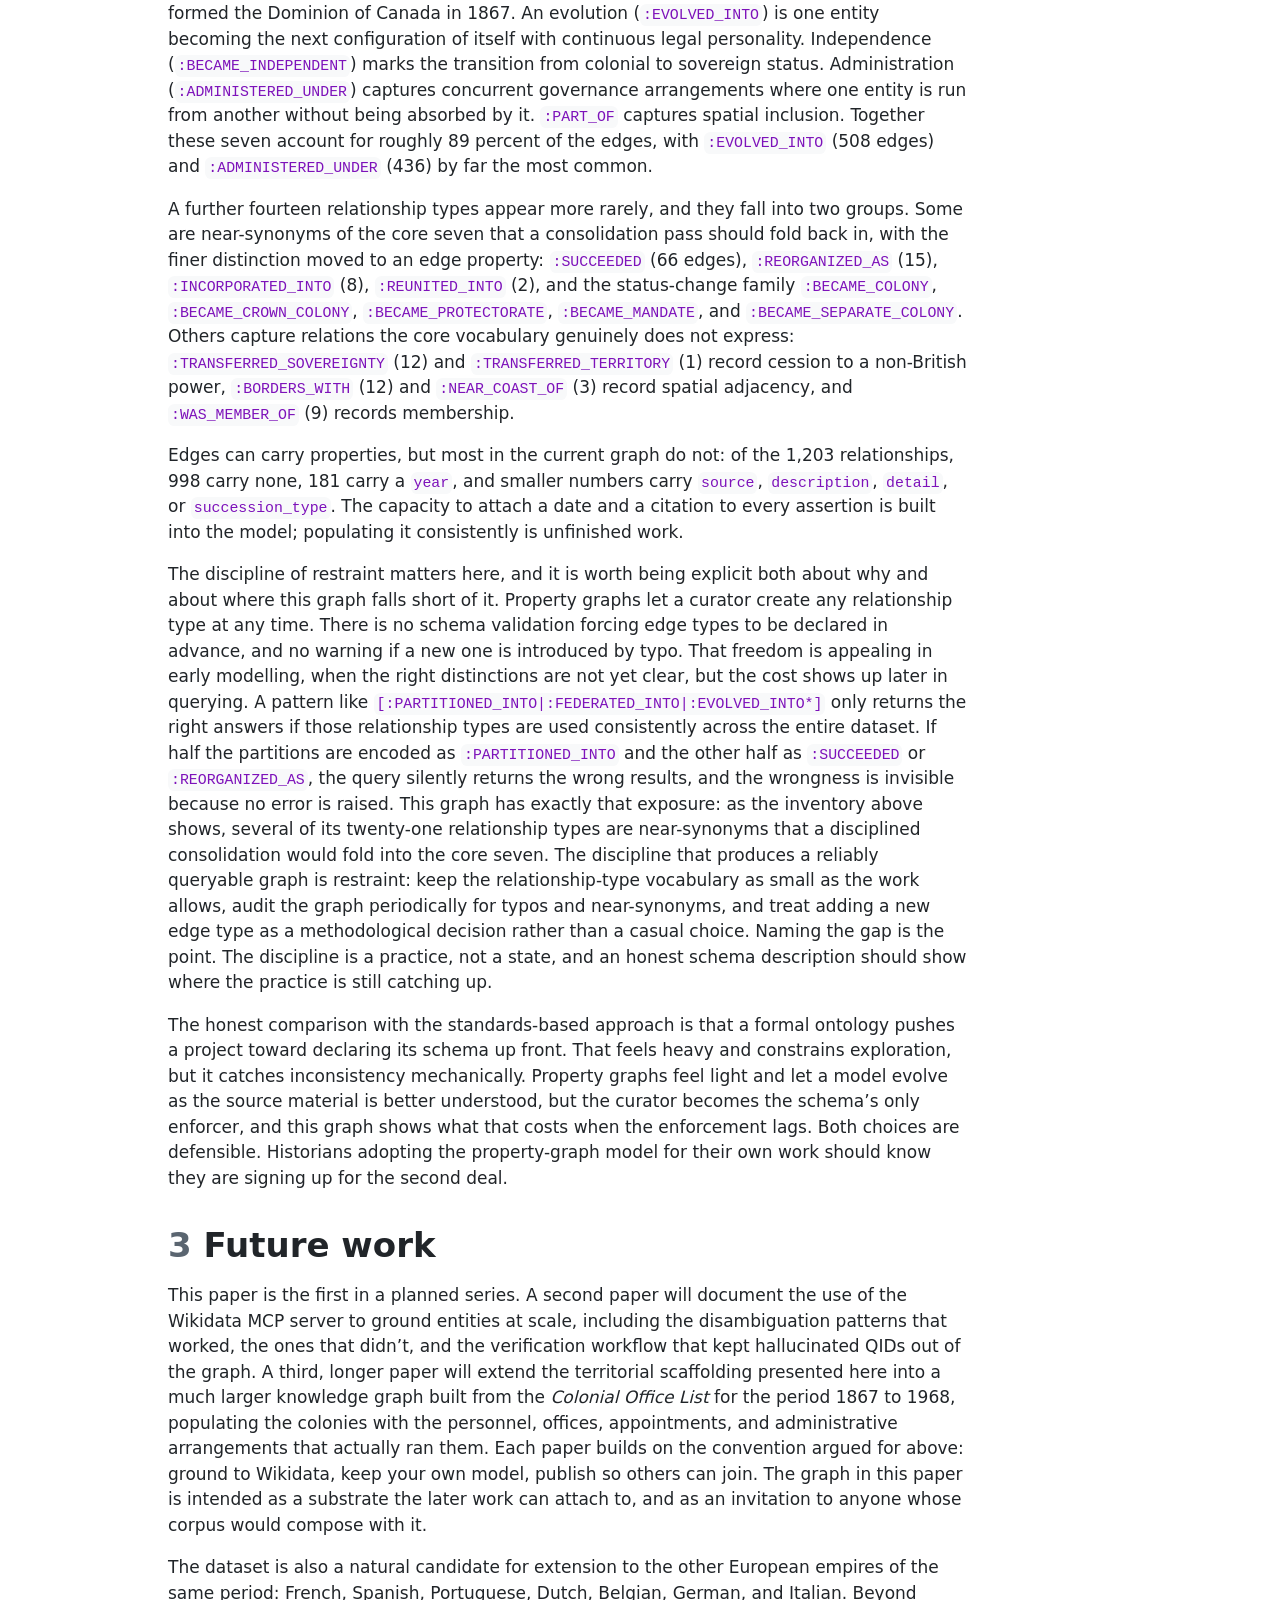
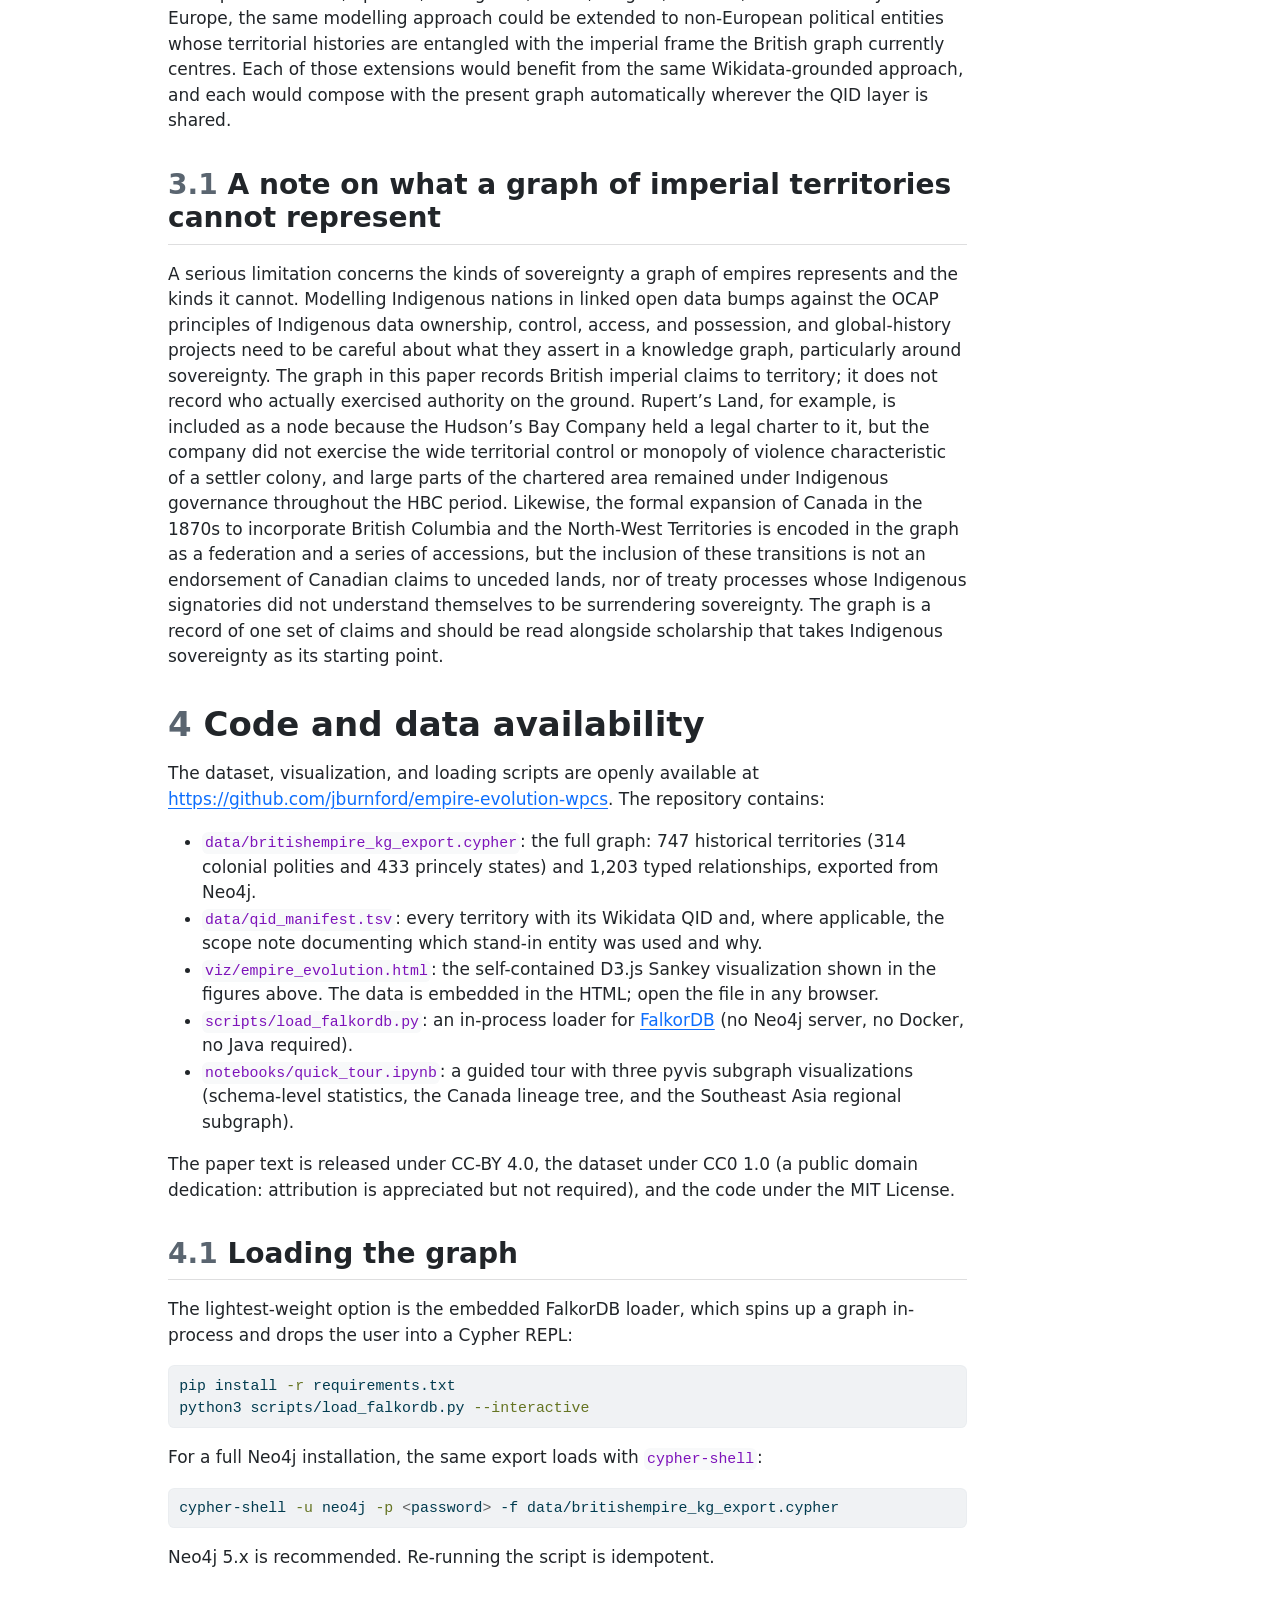
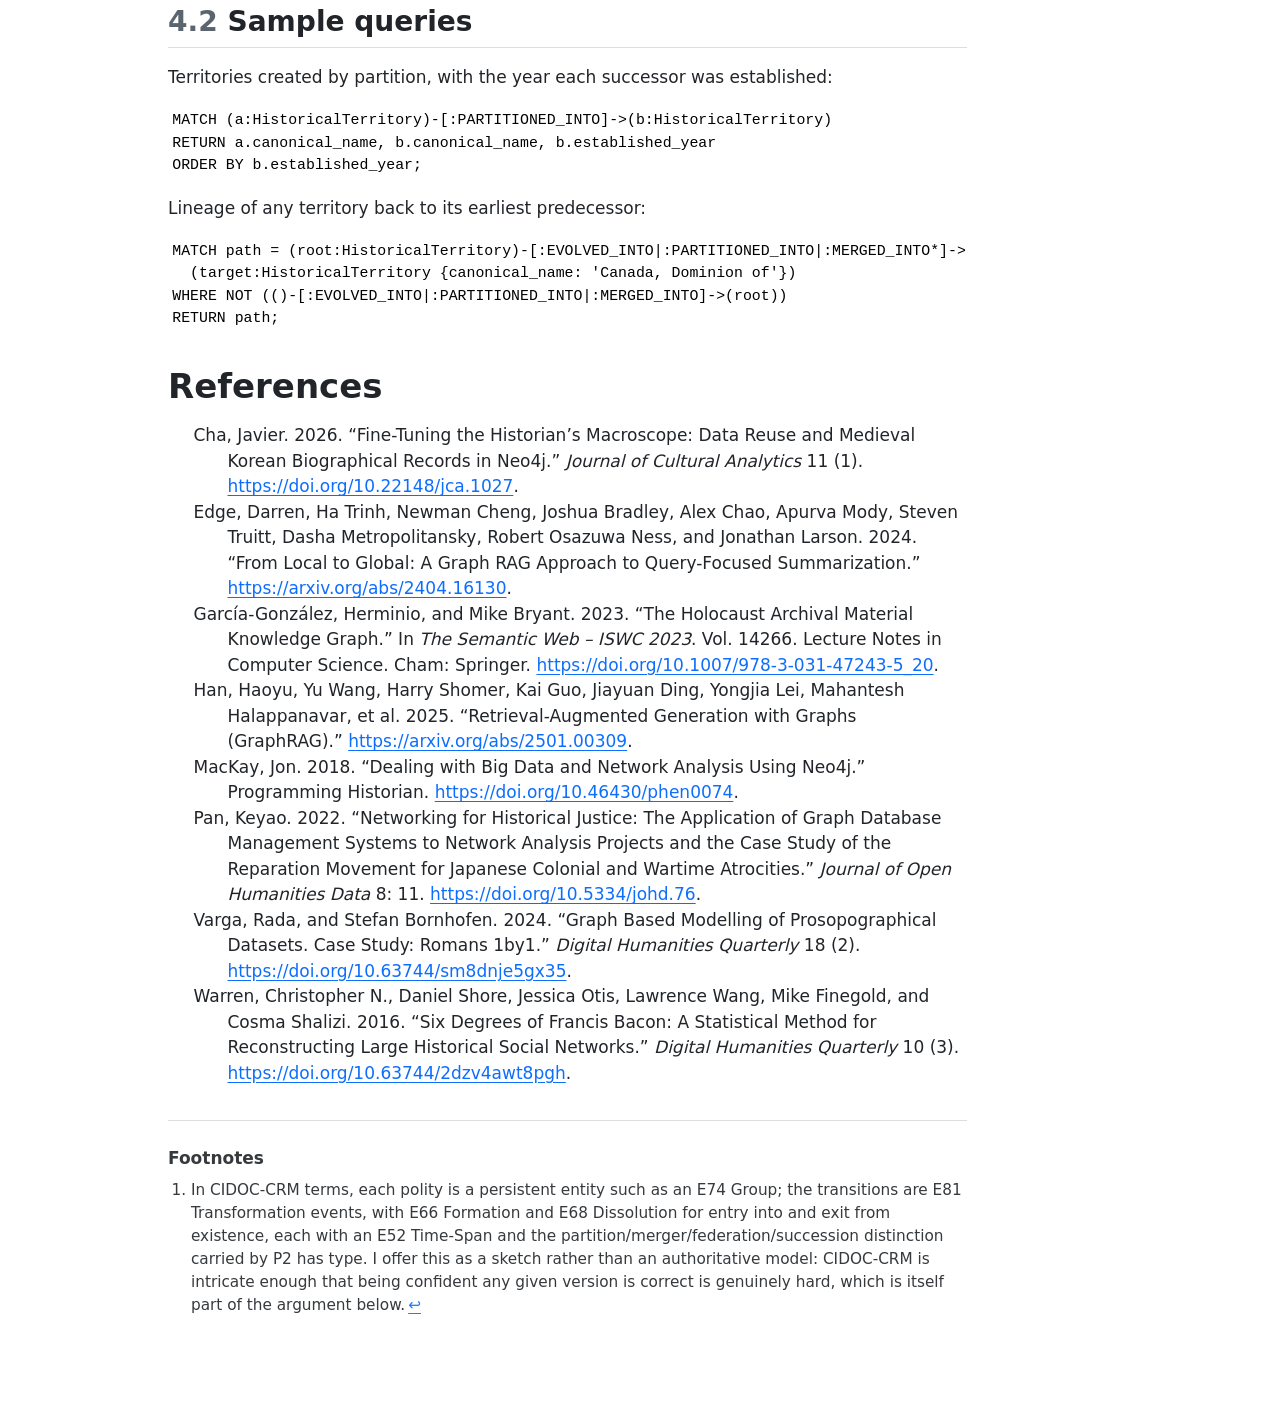
==== commit 27eacc76: "Built site for gh-pages" ====
--- a/empire-evolution-wpcs.html
+++ b/empire-evolution-wpcs.html
@@ -120,7 +120,7 @@
   </ul></li>
   <li><a href="#references" id="toc-references" class="nav-link" data-scroll-target="#references">References</a></li>
   </ul>
-<div class="quarto-alternate-formats"><h2>Other Formats</h2><ul><li><a href="empire-evolution-wpcs.pdf"><i class="bi bi-file-pdf"></i>PDF</a></li></ul></div></nav>
+<div class="quarto-alternate-formats"><h2>Other Formats</h2><ul><li><a href="../empire-evolution-wpcs.pdf"><i class="bi bi-file-pdf"></i>PDF</a></li></ul></div></nav>
 </div>
 <main class="content" id="quarto-document-content">
 
@@ -245,7 +245,7 @@
 <li><code>scripts/load_falkordb.py</code>: an in-process loader for <a href="https://www.falkordb.com/">FalkorDB</a> (no Neo4j server, no Docker, no Java required).</li>
 <li><code>notebooks/quick_tour.ipynb</code>: a guided tour with three pyvis subgraph visualizations (schema-level statistics, the Canada lineage tree, and the Southeast Asia regional subgraph).</li>
 </ul>
-<p>The dataset and code are released under CC-BY 4.0.</p>
+<p>The paper text is released under CC-BY 4.0, the dataset under CC0 1.0 (a public domain dedication: attribution is appreciated but not required), and the code under the MIT License.</p>
 <section id="loading-the-graph" class="level2" data-number="4.1">
 <h2 data-number="4.1" class="anchored" data-anchor-id="loading-the-graph"><span class="header-section-number">4.1</span> Loading the graph</h2>
 <p>The lightest-weight option is the embedded FalkorDB loader, which spins up a graph in-process and drops the user into a Cypher REPL:</p>
